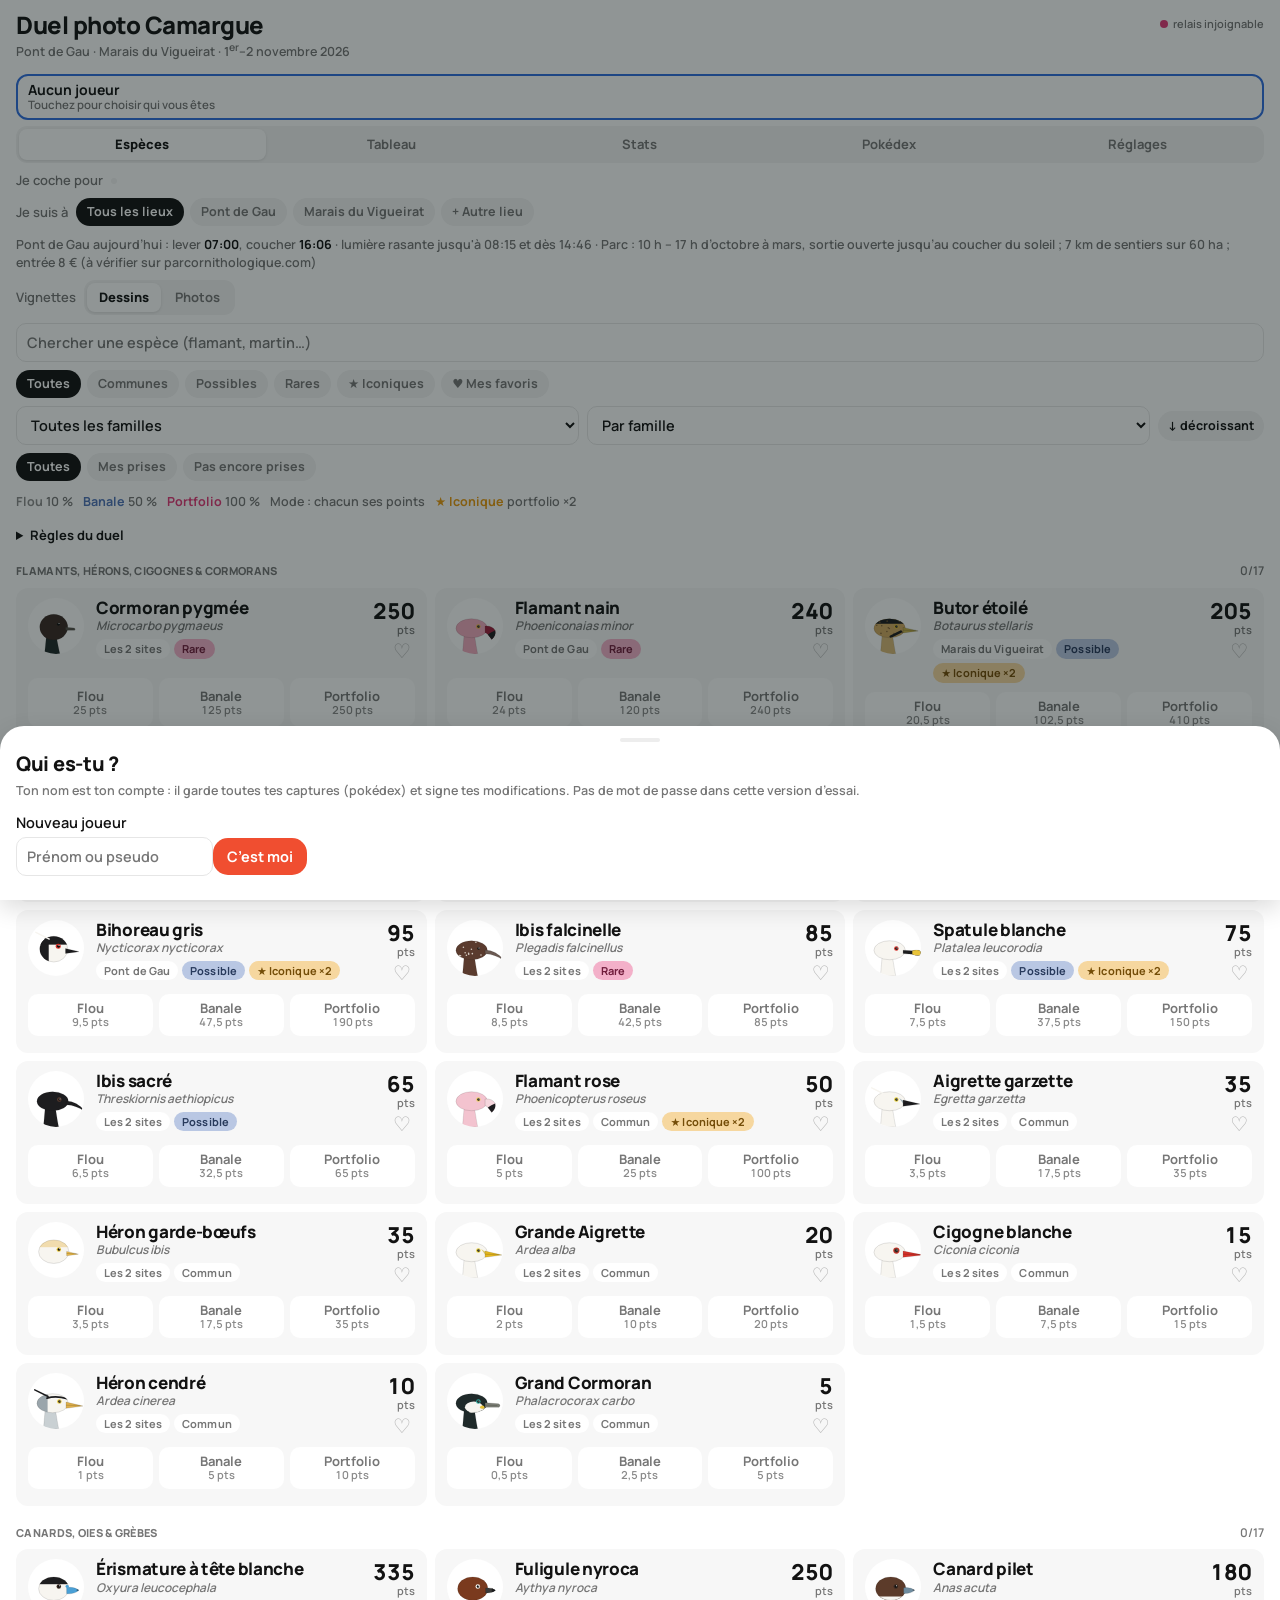
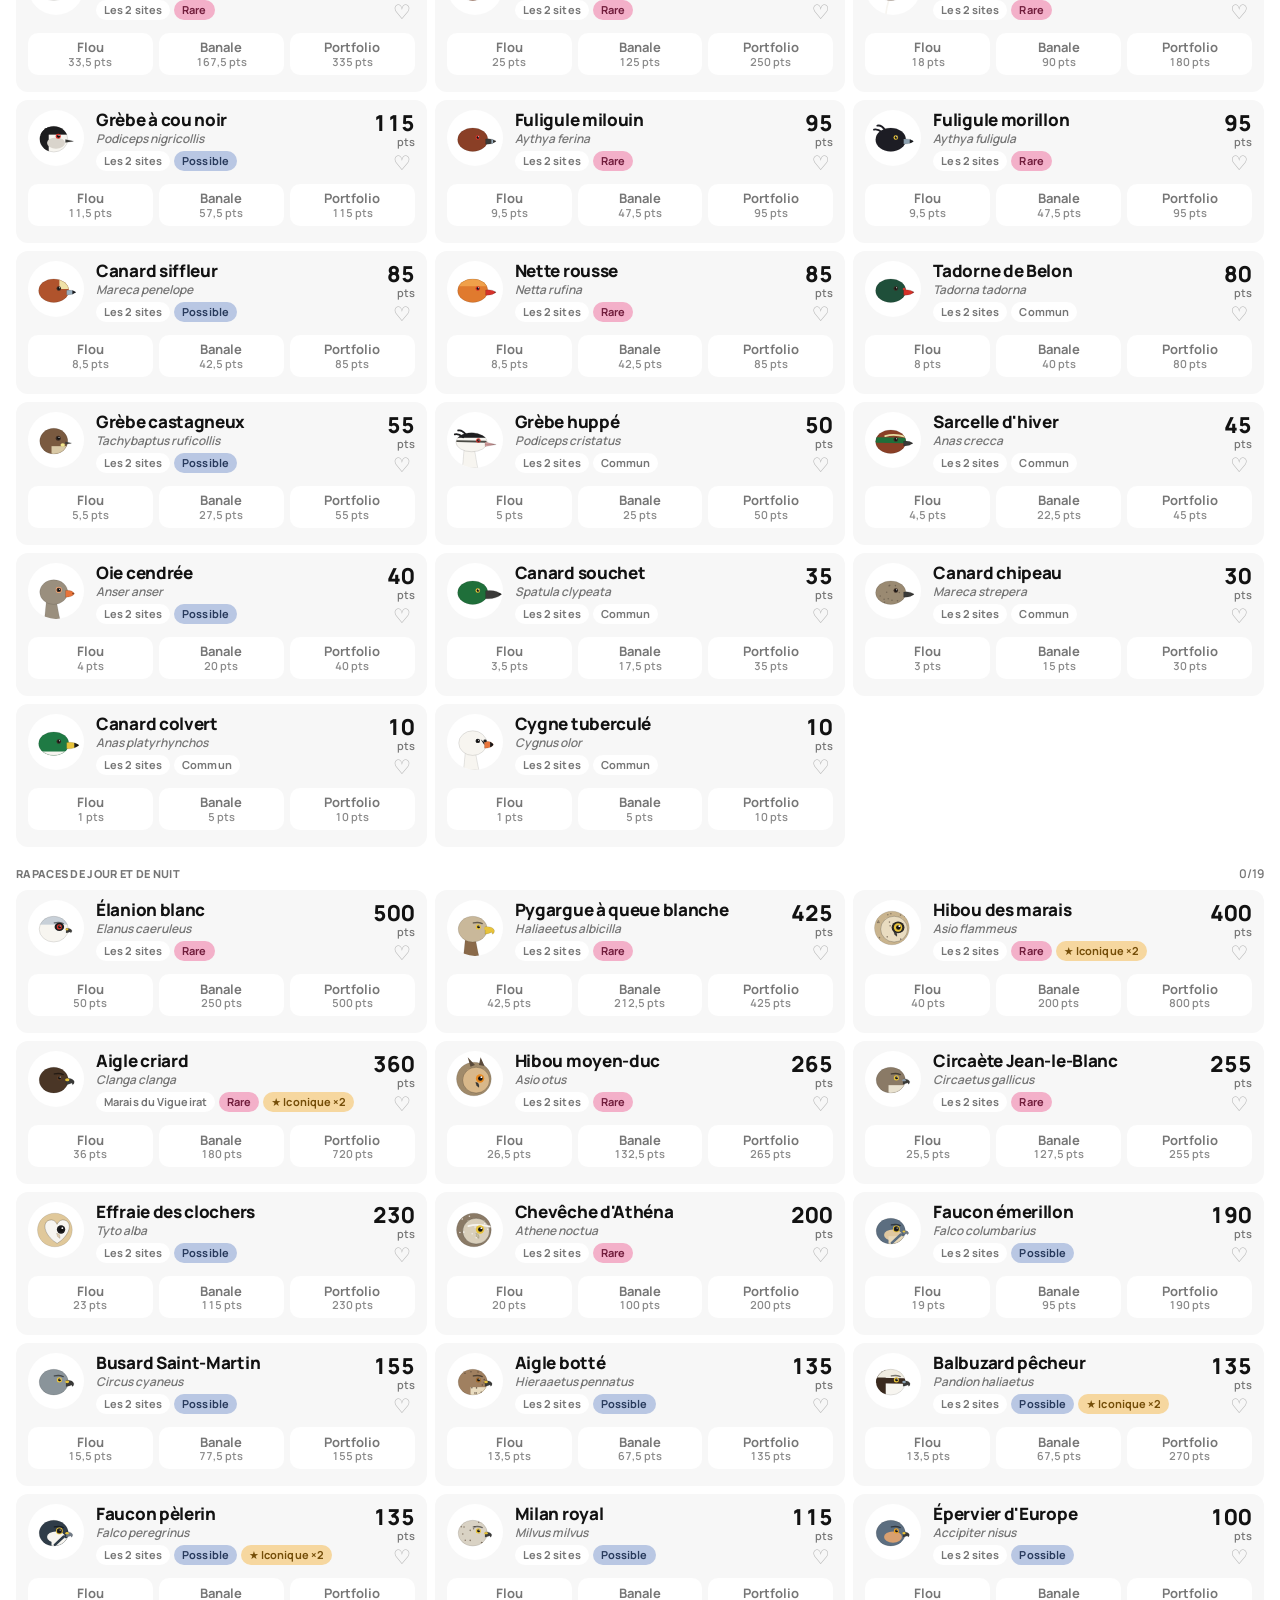
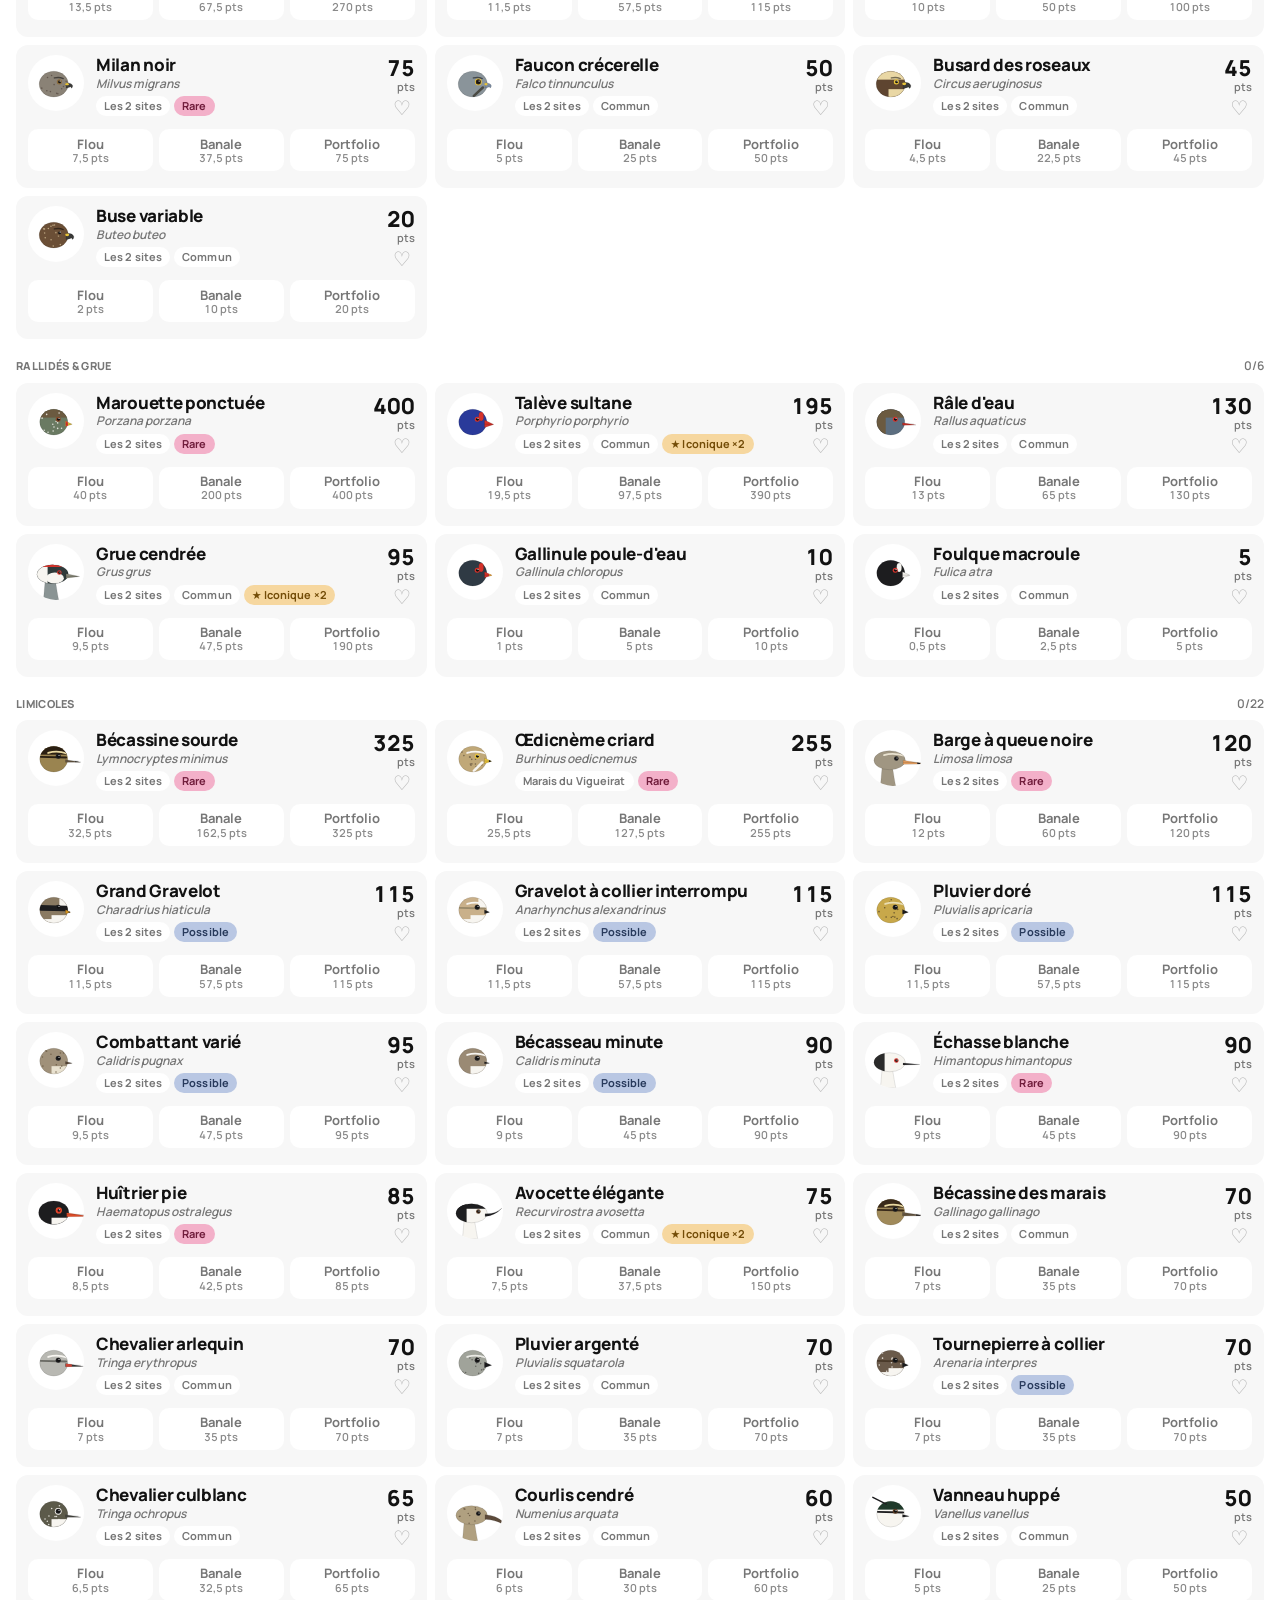
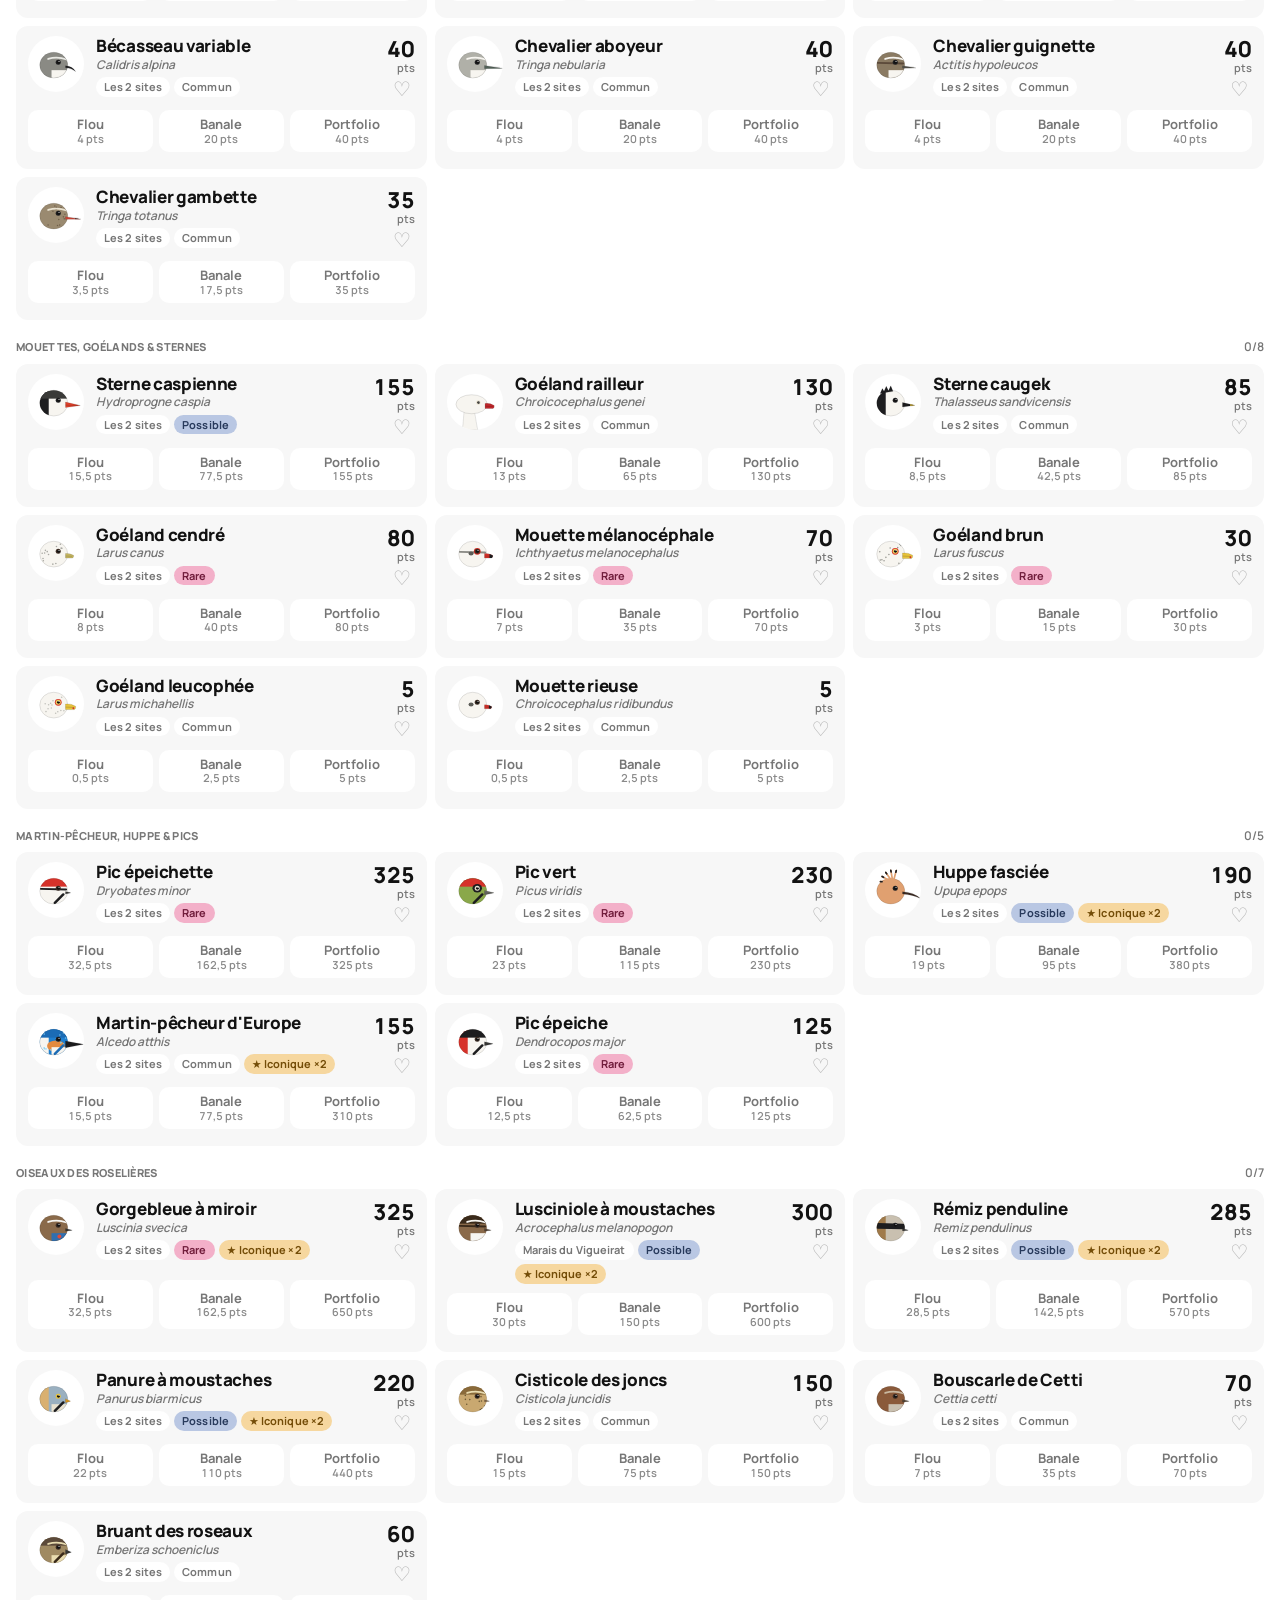
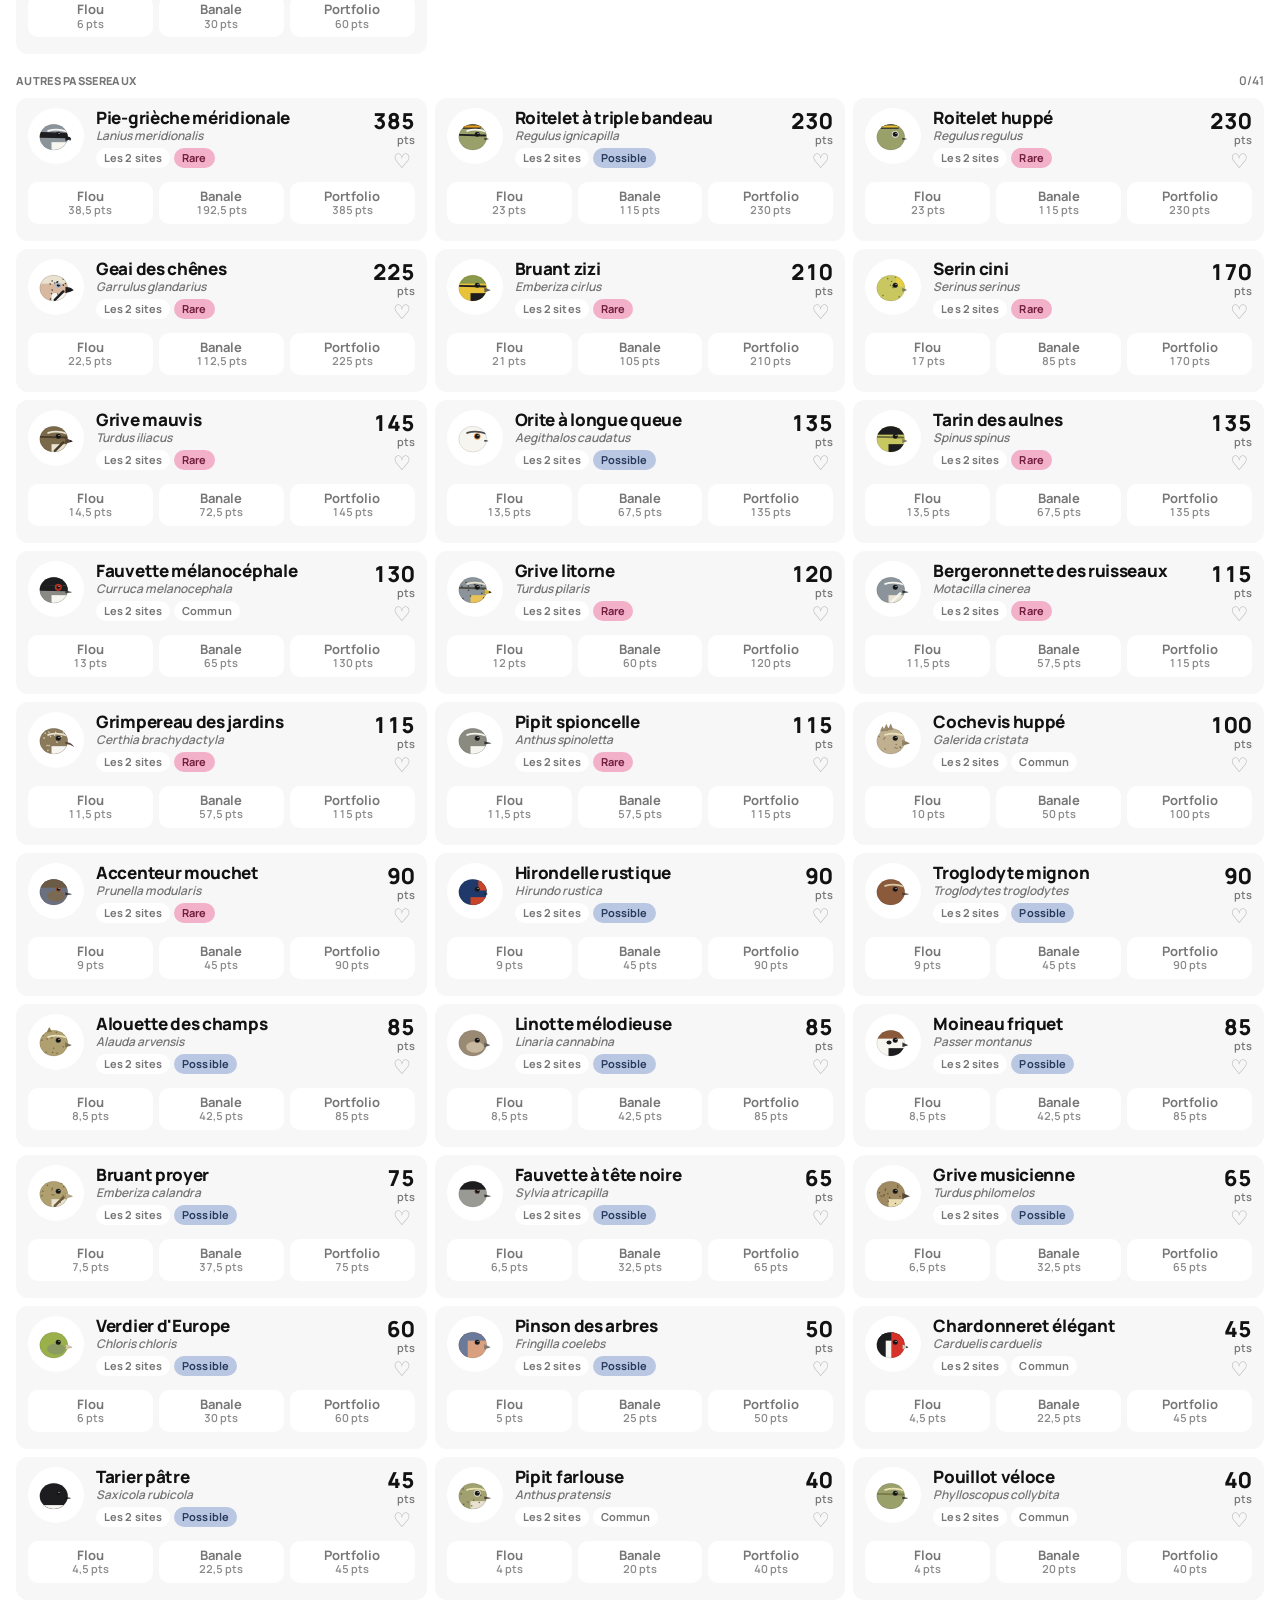
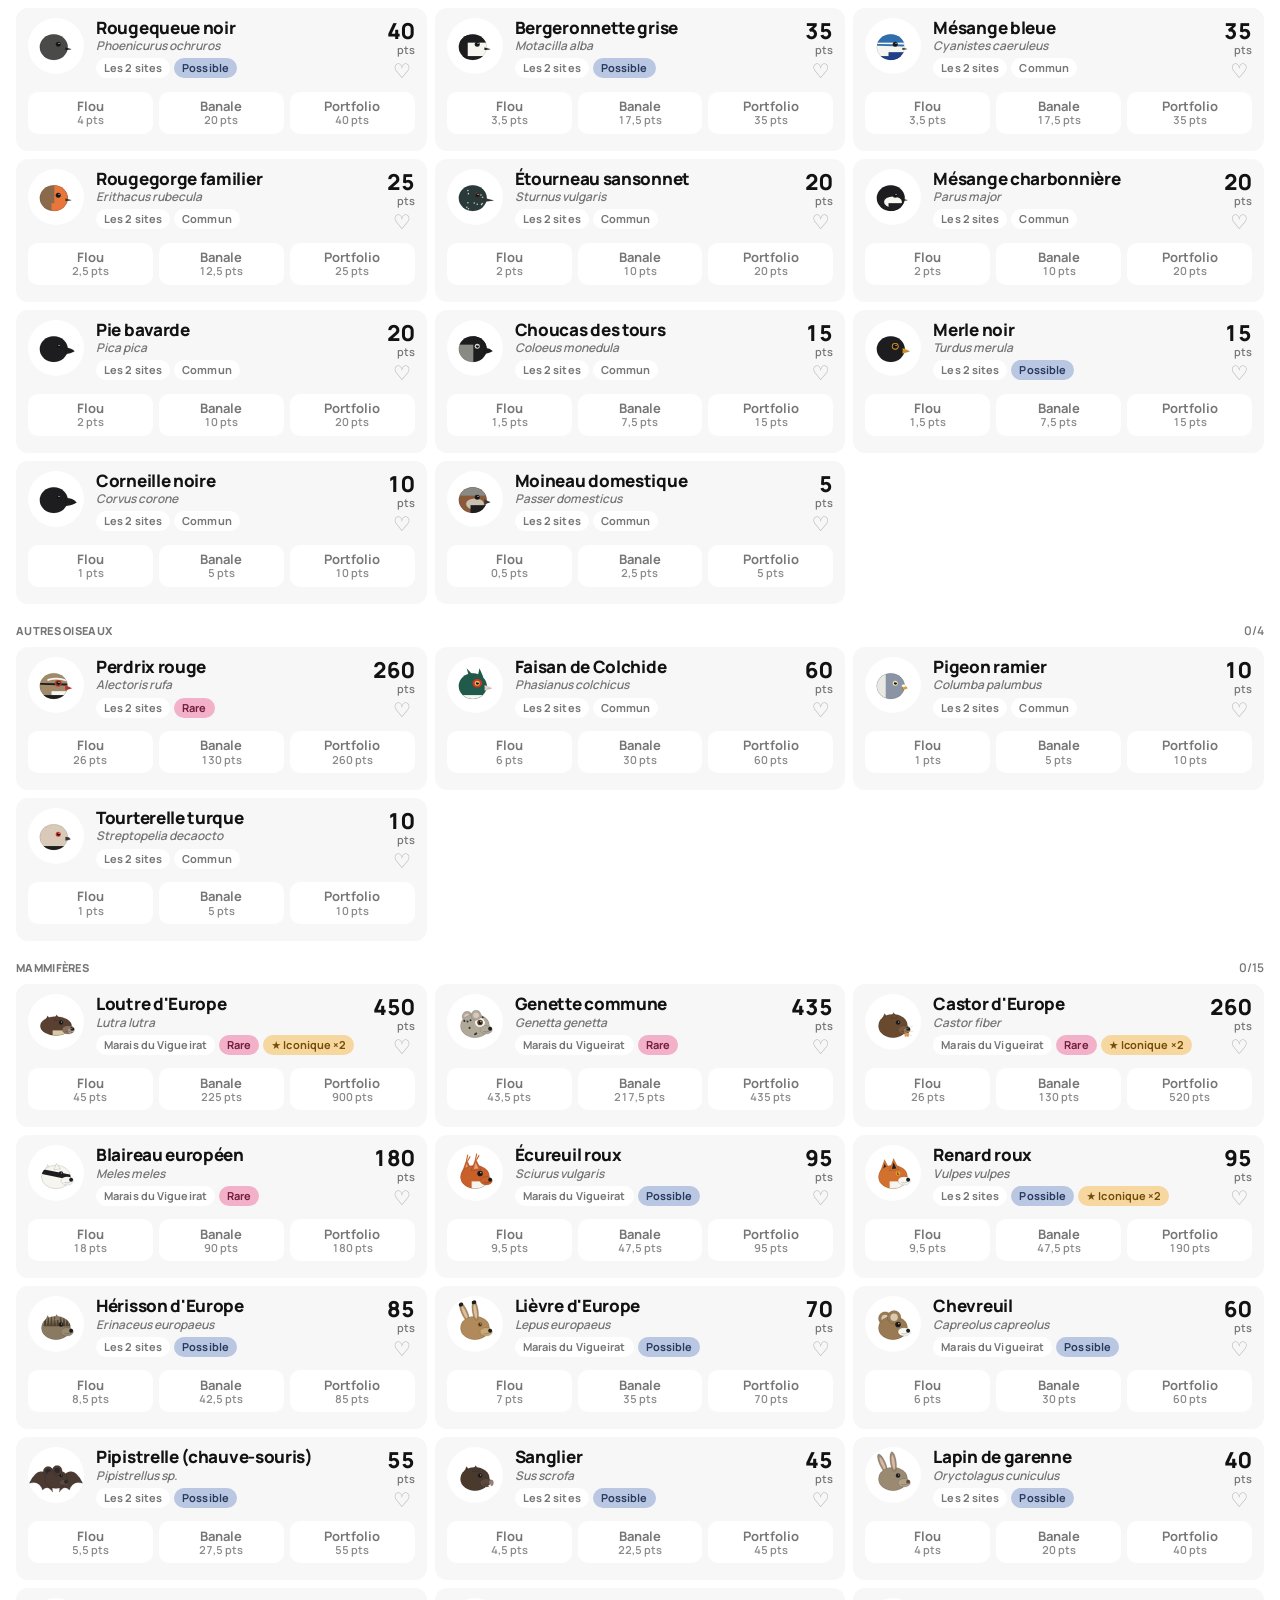
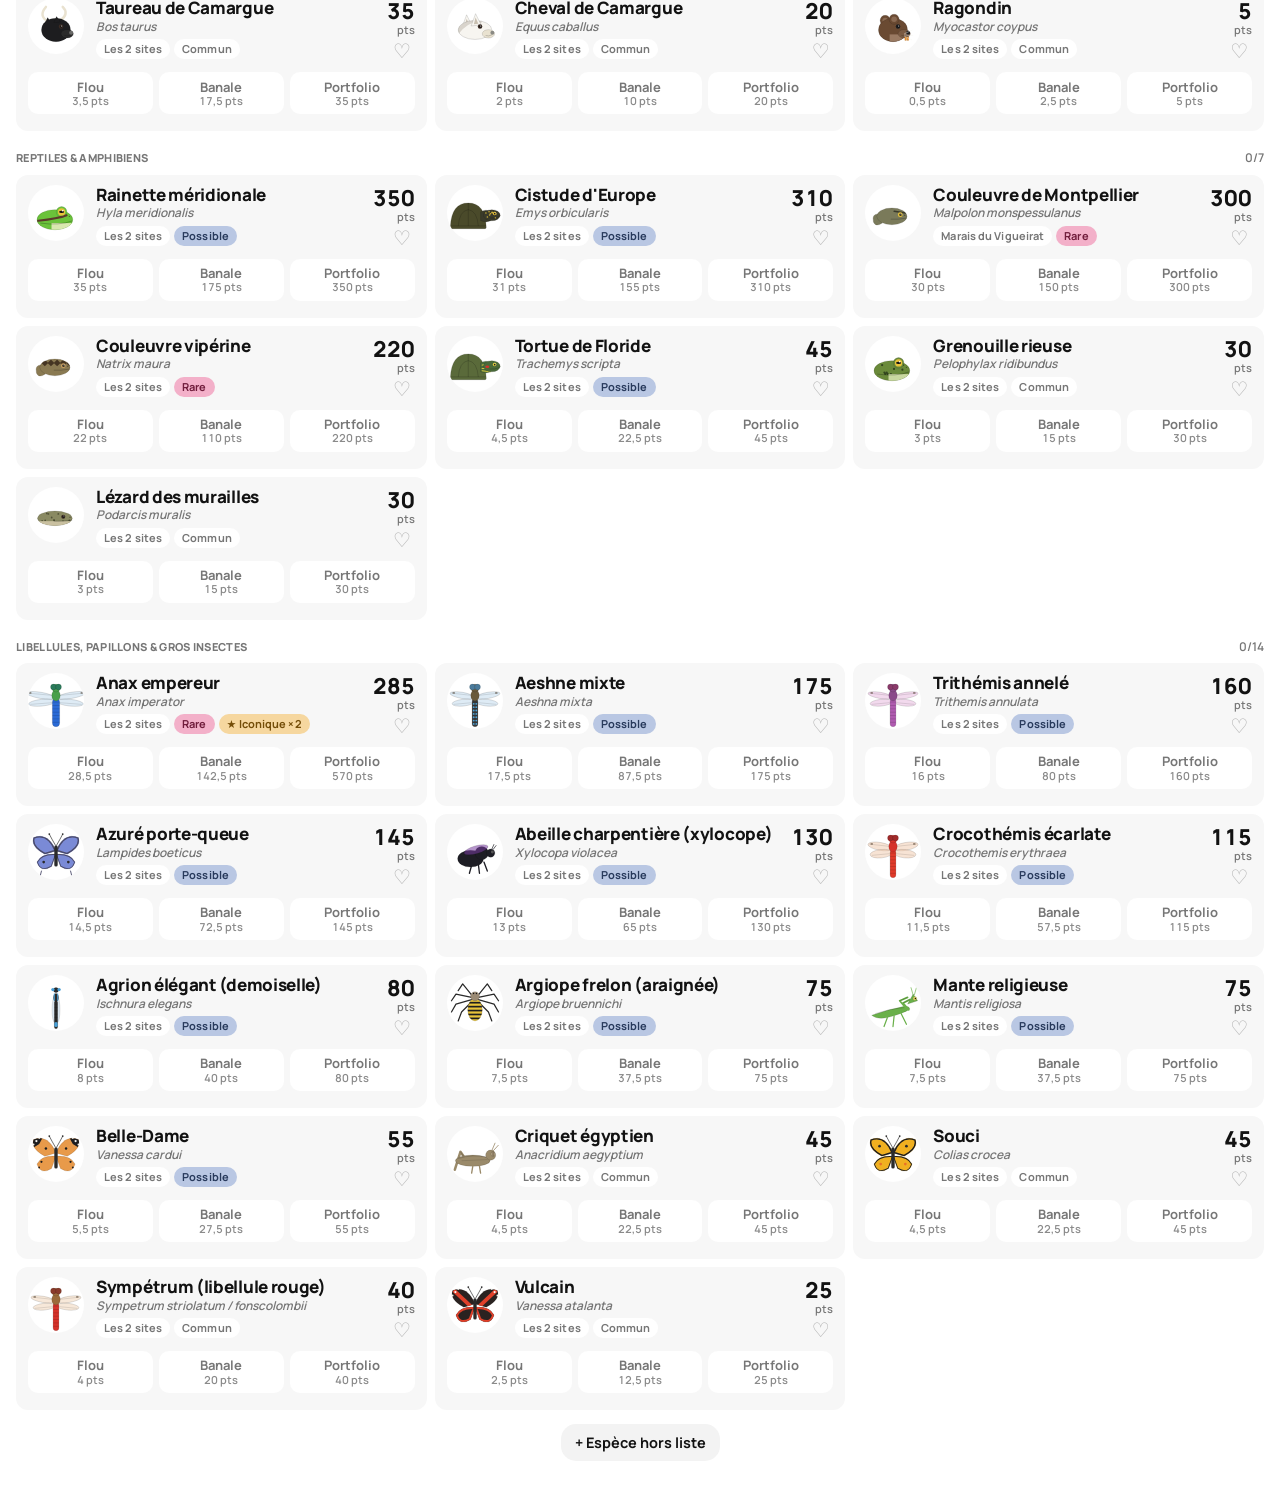
==== naturadex-beta/index.html @ 6dff3c64 "Naturadex beta : photos (cache d'images corrigé) Co-Authored-By: Claude Fable 5.1 <noreply@anthropic" ====
<!doctype html>
<html lang="fr">
<head>
<meta charset="utf-8">
<meta http-equiv="Content-Security-Policy" content="default-src 'self'; script-src 'self' 'sha256-3Gi1l0nX+HcoMecGN/xbjnIsiKBP1xkJRmA2/ghJ7ZM=' 'sha256-rWrLJb8Lx2c7Huu3yQLLSREoC3T8QdrCGk4nCrXi/xE=' 'sha256-nz0UQi7XMlPcIxC+4SqEpyPKY3cgL1fqMOy1pBFH8oY=' 'sha256-VEUmgCtCn+ynt5SI+e6rsKSG9e8t9F2a4QxoVC4kimE=' 'sha256-S18pspuvVFoUWB+b5SPn6mwrCLSbkDQFw6mtGARB3N4='; style-src 'self' 'unsafe-inline'; img-src 'self' data: blob: https://upload.wikimedia.org; connect-src 'self' https: wss: http://127.0.0.1:* ws://127.0.0.1:* http://localhost:* ws://localhost:*; font-src 'self' data:; worker-src 'self'; manifest-src 'self'; object-src 'none'; base-uri 'none'; form-action 'none'; frame-src 'none'; media-src 'none'">
<meta name="viewport" content="width=device-width,initial-scale=1,viewport-fit=cover">
<meta name="theme-color" content="#0e5c6b">
<meta name="apple-mobile-web-app-capable" content="yes">
<meta name="mobile-web-app-capable" content="yes">
<link rel="manifest" href="manifest.webmanifest">
<link rel="icon" href="icon.svg" type="image/svg+xml">
<link rel="apple-touch-icon" href="icon-192.png">
<style>:root{padding-top:env(safe-area-inset-top,0px);padding-bottom:env(safe-area-inset-bottom,0px)}body{margin:0;font-family:system-ui,sans-serif;font-size:14px}img{max-width:100%}[hidden]{display:none!important}</style>
</head>
<body>
<title>Duel photo Camargue</title>
<meta name="claude:viewport-fit-sides" content="cover">
<script>try{const d=JSON.parse(localStorage.getItem('duel-camargue-display')||'{}');if(d.skin&&d.skin!=='auto') document.documentElement.setAttribute('data-skin',d.skin)}catch(e){}</script>
<style id="fonts">
@font-face{font-family:'Manrope';font-style:normal;font-weight:600;font-display:swap;src:url([data-uri]) format('woff2')}
@font-face{font-family:'Manrope';font-style:normal;font-weight:700;font-display:swap;src:url([data-uri]) format('woff2')}
@font-face{font-family:'Manrope';font-style:normal;font-weight:800;font-display:swap;src:url([data-uri]) format('woff2')}
@font-face{font-family:'Nunito';font-style:normal;font-weight:600;font-display:swap;src:url([data-uri]) format('woff2')}
@font-face{font-family:'Nunito';font-style:italic;font-weight:600;font-display:swap;src:url([data-uri]) format('woff2')}
@font-face{font-family:'Nunito';font-style:normal;font-weight:700;font-display:swap;src:url([data-uri]) format('woff2')}
@font-face{font-family:'Nunito';font-style:normal;font-weight:800;font-display:swap;src:url([data-uri]) format('woff2')}
</style>
<style>
/* Layout : tableau des scores collant en haut avec trois onglets, une colonne de fiches espèces groupées par famille, feuille de détail en bas, page stats avec une courbe. */
/* Thèmes : les trois peaux du design system Scheduler (Craie, Pastel, Encre), tokens repris de son tokens.json. Auto = Craie en clair, Encre en sombre. */
:root{--pc:var(--ink-2);--pc-fill:var(--surface-2);--pc-on:var(--ink);--bg:#ffffff;--surface:#f7f7f7;--raised:#ffffff;--surface-2:#f3f3f3;--ink:#121212;--ink-2:#767676;--ink-inv:#ffffff;--line:#ededed;--line-soft:#e6e6e6;--accent:#f04e30;--accent-ink:#ffffff;--accent-soft:#b9c7e3;--accent-on:#283a5c;--p1:#2f6fe0;--p1-fill:#acc5f3;--p1-on:#183870;--p2:#e89a10;--p2-fill:#f6d79f;--p2-on:#744d08;--p3:#22a45c;--p3-fill:#a7dbbe;--p3-on:#11522e;--p4:#7a52e0;--p4-fill:#cabaf3;--p4-on:#3d2970;--p5:#e23a78;--p5-fill:#f3b0c9;--p5-on:#711d3c;--p6:#1fa896;--p6-fill:#a5dcd5;--p6-on:#10544b;--p7:#4f74b8;--p7-fill:#b9c7e3;--p7-on:#283a5c;--p8:#8c8c8c;--p8-fill:#d1d1d1;--p8-on:#464646;--t1:#8c8c8c;--t1-fill:#d1d1d1;--t1-on:#464646;--t2:#4f74b8;--t2-fill:#b9c7e3;--t2-on:#283a5c;--t3:#e23a78;--t3-fill:#f3b0c9;--t3-on:#711d3c;--t3-soft:#f3b0c9;--good:#22a45c;--good-fill:#a7dbbe;--good-on:#11522e;--bad:#e23a78;--ico:#e89a10;--ico-fill:#f6d79f;--ico-on:#744d08;--radius-card:12px;--radius-narrow:8px;--radius-chip:15px;--radius-sheet:24px;--card-edge:transparent;--shadow:0 8px 24px rgba(0,0,0,0.14);--shadow-now:0 8px 22px rgba(0,0,0,0.12);--font-display:"Manrope",system-ui,-apple-system,"Segoe UI",sans-serif;--font-body:"Manrope",system-ui,-apple-system,"Segoe UI",sans-serif;color-scheme:light;}
@media (prefers-color-scheme: dark){:root:not([data-theme="light"]):not([data-skin="craie"]):not([data-skin="pastel"]){--bg:#0f1218;--surface:#1b1f27;--raised:#1c222c;--surface-2:#1a1f28;--ink:#eef1f6;--ink-2:#8a93a2;--ink-inv:#0f1218;--line:#1d222b;--line-soft:#2a313c;--accent:#ff6a5c;--accent-ink:#1a0a08;--accent-soft:#9db4de;--accent-on:#232831;--p1:#74aaff;--p1-fill:#74aaff;--p1-on:#1a2538;--p2:#ffc94d;--p2-fill:#ffc94d;--p2-on:#382c11;--p3:#4ed08a;--p3-fill:#4ed08a;--p3-on:#112e1e;--p4:#b49bff;--p4-fill:#b49bff;--p4-on:#282238;--p5:#f07ba0;--p5-fill:#f07ba0;--p5-on:#351b23;--p6:#5ad7cf;--p6-fill:#5ad7cf;--p6-on:#142f2e;--p7:#9db4de;--p7-fill:#9db4de;--p7-on:#232831;--p8:#8b95a5;--p8-fill:#8b95a5;--p8-on:#1f2124;--t1:#8b95a5;--t1-fill:#8b95a5;--t1-on:#1f2124;--t2:#9db4de;--t2-fill:#9db4de;--t2-on:#232831;--t3:#f07ba0;--t3-fill:#f07ba0;--t3-on:#351b23;--t3-soft:#f07ba0;--good:#4ed08a;--good-fill:#4ed08a;--good-on:#112e1e;--bad:#f07ba0;--ico:#ffc94d;--ico-fill:#ffc94d;--ico-on:#382c11;--radius-card:7px;--radius-narrow:5px;--radius-chip:15px;--radius-sheet:24px;--card-edge:transparent;--shadow:0 8px 24px rgba(0,0,0,0.45);--shadow-now:0 8px 22px rgba(0,0,0,0.35);--font-display:"Manrope",system-ui,-apple-system,"Segoe UI",sans-serif;--font-body:"Manrope",system-ui,-apple-system,"Segoe UI",sans-serif;color-scheme:dark;}}
:root[data-theme="dark"]:not([data-skin="craie"]):not([data-skin="pastel"]){--bg:#0f1218;--surface:#1b1f27;--raised:#1c222c;--surface-2:#1a1f28;--ink:#eef1f6;--ink-2:#8a93a2;--ink-inv:#0f1218;--line:#1d222b;--line-soft:#2a313c;--accent:#ff6a5c;--accent-ink:#1a0a08;--accent-soft:#9db4de;--accent-on:#232831;--p1:#74aaff;--p1-fill:#74aaff;--p1-on:#1a2538;--p2:#ffc94d;--p2-fill:#ffc94d;--p2-on:#382c11;--p3:#4ed08a;--p3-fill:#4ed08a;--p3-on:#112e1e;--p4:#b49bff;--p4-fill:#b49bff;--p4-on:#282238;--p5:#f07ba0;--p5-fill:#f07ba0;--p5-on:#351b23;--p6:#5ad7cf;--p6-fill:#5ad7cf;--p6-on:#142f2e;--p7:#9db4de;--p7-fill:#9db4de;--p7-on:#232831;--p8:#8b95a5;--p8-fill:#8b95a5;--p8-on:#1f2124;--t1:#8b95a5;--t1-fill:#8b95a5;--t1-on:#1f2124;--t2:#9db4de;--t2-fill:#9db4de;--t2-on:#232831;--t3:#f07ba0;--t3-fill:#f07ba0;--t3-on:#351b23;--t3-soft:#f07ba0;--good:#4ed08a;--good-fill:#4ed08a;--good-on:#112e1e;--bad:#f07ba0;--ico:#ffc94d;--ico-fill:#ffc94d;--ico-on:#382c11;--radius-card:7px;--radius-narrow:5px;--radius-chip:15px;--radius-sheet:24px;--card-edge:transparent;--shadow:0 8px 24px rgba(0,0,0,0.45);--shadow-now:0 8px 22px rgba(0,0,0,0.35);--font-display:"Manrope",system-ui,-apple-system,"Segoe UI",sans-serif;--font-body:"Manrope",system-ui,-apple-system,"Segoe UI",sans-serif;color-scheme:dark;}
:root[data-skin="encre"]{--bg:#0f1218;--surface:#1b1f27;--raised:#1c222c;--surface-2:#1a1f28;--ink:#eef1f6;--ink-2:#8a93a2;--ink-inv:#0f1218;--line:#1d222b;--line-soft:#2a313c;--accent:#ff6a5c;--accent-ink:#1a0a08;--accent-soft:#9db4de;--accent-on:#232831;--p1:#74aaff;--p1-fill:#74aaff;--p1-on:#1a2538;--p2:#ffc94d;--p2-fill:#ffc94d;--p2-on:#382c11;--p3:#4ed08a;--p3-fill:#4ed08a;--p3-on:#112e1e;--p4:#b49bff;--p4-fill:#b49bff;--p4-on:#282238;--p5:#f07ba0;--p5-fill:#f07ba0;--p5-on:#351b23;--p6:#5ad7cf;--p6-fill:#5ad7cf;--p6-on:#142f2e;--p7:#9db4de;--p7-fill:#9db4de;--p7-on:#232831;--p8:#8b95a5;--p8-fill:#8b95a5;--p8-on:#1f2124;--t1:#8b95a5;--t1-fill:#8b95a5;--t1-on:#1f2124;--t2:#9db4de;--t2-fill:#9db4de;--t2-on:#232831;--t3:#f07ba0;--t3-fill:#f07ba0;--t3-on:#351b23;--t3-soft:#f07ba0;--good:#4ed08a;--good-fill:#4ed08a;--good-on:#112e1e;--bad:#f07ba0;--ico:#ffc94d;--ico-fill:#ffc94d;--ico-on:#382c11;--radius-card:7px;--radius-narrow:5px;--radius-chip:15px;--radius-sheet:24px;--card-edge:transparent;--shadow:0 8px 24px rgba(0,0,0,0.45);--shadow-now:0 8px 22px rgba(0,0,0,0.35);--font-display:"Manrope",system-ui,-apple-system,"Segoe UI",sans-serif;--font-body:"Manrope",system-ui,-apple-system,"Segoe UI",sans-serif;color-scheme:dark;}
:root[data-skin="pastel"]{--bg:#f7f0e4;--surface:#f2ebde;--raised:#fffdf8;--surface-2:#ede4d3;--ink:#2b2440;--ink-2:#6f6880;--ink-inv:#f7f0e4;--line:#e6dccb;--line-soft:#e3d9c6;--accent:#f0664a;--accent-ink:#ffffff;--accent-soft:#cdd8e7;--accent-on:#3f516b;--p1:#5c8be6;--p1-fill:#c8d8f6;--p1-on:#355185;--p2:#f0b23a;--p2-fill:#fae5bc;--p2-on:#805f20;--p3:#4db57a;--p3-fill:#c2e6d2;--p3-on:#2d6947;--p4:#8e72e0;--p4-fill:#d9cff4;--p4-on:#524282;--p5:#e36a96;--p5-fill:#f5ccdb;--p5-on:#843d57;--p6:#3fb9aa;--p6-fill:#bee7e2;--p6-on:#256b63;--p7:#6c8bb8;--p7-fill:#cdd8e7;--p7-on:#3f516b;--p8:#9a968f;--p8-fill:#dddbd9;--p8-on:#595753;--t1:#9a968f;--t1-fill:#dddbd9;--t1-on:#595753;--t2:#6c8bb8;--t2-fill:#cdd8e7;--t2-on:#3f516b;--t3:#e36a96;--t3-fill:#f5ccdb;--t3-on:#843d57;--t3-soft:#f5ccdb;--good:#4db57a;--good-fill:#c2e6d2;--good-on:#2d6947;--bad:#e36a96;--ico:#f0b23a;--ico-fill:#fae5bc;--ico-on:#805f20;--radius-card:12px;--radius-narrow:8px;--radius-chip:15px;--radius-sheet:24px;--card-edge:#c4c2be;--shadow:0 8px 24px rgba(42,39,51,0.14);--shadow-now:0 8px 22px rgba(42,39,51,0.12);--font-display:"Nunito","Manrope",system-ui,sans-serif;--font-body:"Nunito","Manrope",system-ui,sans-serif;color-scheme:light;}
:root[data-skin="craie"]{--bg:#ffffff;--surface:#f7f7f7;--raised:#ffffff;--surface-2:#f3f3f3;--ink:#121212;--ink-2:#767676;--ink-inv:#ffffff;--line:#ededed;--line-soft:#e6e6e6;--accent:#f04e30;--accent-ink:#ffffff;--accent-soft:#b9c7e3;--accent-on:#283a5c;--p1:#2f6fe0;--p1-fill:#acc5f3;--p1-on:#183870;--p2:#e89a10;--p2-fill:#f6d79f;--p2-on:#744d08;--p3:#22a45c;--p3-fill:#a7dbbe;--p3-on:#11522e;--p4:#7a52e0;--p4-fill:#cabaf3;--p4-on:#3d2970;--p5:#e23a78;--p5-fill:#f3b0c9;--p5-on:#711d3c;--p6:#1fa896;--p6-fill:#a5dcd5;--p6-on:#10544b;--p7:#4f74b8;--p7-fill:#b9c7e3;--p7-on:#283a5c;--p8:#8c8c8c;--p8-fill:#d1d1d1;--p8-on:#464646;--t1:#8c8c8c;--t1-fill:#d1d1d1;--t1-on:#464646;--t2:#4f74b8;--t2-fill:#b9c7e3;--t2-on:#283a5c;--t3:#e23a78;--t3-fill:#f3b0c9;--t3-on:#711d3c;--t3-soft:#f3b0c9;--good:#22a45c;--good-fill:#a7dbbe;--good-on:#11522e;--bad:#e23a78;--ico:#e89a10;--ico-fill:#f6d79f;--ico-on:#744d08;--radius-card:12px;--radius-narrow:8px;--radius-chip:15px;--radius-sheet:24px;--card-edge:transparent;--shadow:0 8px 24px rgba(0,0,0,0.14);--shadow-now:0 8px 22px rgba(0,0,0,0.12);--font-display:"Manrope",system-ui,-apple-system,"Segoe UI",sans-serif;--font-body:"Manrope",system-ui,-apple-system,"Segoe UI",sans-serif;color-scheme:light;}
*{box-sizing:border-box}
html,body{min-height:100%}
body{margin:0;background:var(--bg);color:var(--ink);font-family:var(--font-body);font-size:14.5px;line-height:1.45;font-weight:600;-webkit-font-smoothing:antialiased;
  padding-left:max(16px,env(safe-area-inset-left,0px));padding-right:max(16px,env(safe-area-inset-right,0px));padding-block:0 40px;-webkit-text-size-adjust:100%}
body::before{content:"";position:fixed;inset:0 0 auto;height:env(safe-area-inset-top,0px);z-index:10;background:var(--bg)}
button{font:inherit;color:inherit}
button:focus-visible,input:focus-visible,select:focus-visible,textarea:focus-visible,[tabindex]:focus-visible{outline:3px solid var(--accent);outline-offset:2px}
input,select,textarea{font:inherit;color:var(--ink);background:var(--raised);border:1px solid var(--line-soft);border-radius:10px;padding:8px 10px;max-width:100%}
input::placeholder,textarea::placeholder{color:var(--ink-2);font-weight:600}
input[type=number]{width:92px;font-variant-numeric:tabular-nums}
h1,h2,h3{text-wrap:balance}
.hide{display:none!important}

/* En-tête */
.brand{display:flex;justify-content:space-between;align-items:flex-start;gap:12px;padding-block:12px 6px}
.brand h1{font-family:var(--font-display);font-size:24px;font-weight:800;margin:0;letter-spacing:-.5px;line-height:1.1}
.brand .sub{margin:2px 0 0;color:var(--ink-2);font-size:12.5px}
.sync{font-size:11px;color:var(--ink-2);display:flex;align-items:center;gap:5px;white-space:nowrap;padding-top:4px}
.sync i{width:8px;height:8px;border-radius:50%;background:var(--t1);display:inline-block}
.sync.on i{background:var(--good)} .sync.err i{background:var(--bad)} .sync.wait i{background:var(--ico)}
.sync.live i{background:var(--good);animation:livepulse 2.4s ease-out infinite}
@keyframes livepulse{0%{box-shadow:0 0 0 0 color-mix(in srgb,var(--good) 55%,transparent)}70%{box-shadow:0 0 0 6px transparent}100%{box-shadow:0 0 0 0 transparent}}
.player .onl{display:none;width:7px;height:7px;border-radius:50%;background:var(--good);box-shadow:0 0 0 2px var(--raised);flex:none}
.player.online .onl{display:inline-block}
.player.bump{animation:bump .55s ease-out}
@keyframes bump{0%{transform:scale(1)}35%{transform:scale(1.045)}100%{transform:scale(1)}}
@media (prefers-reduced-motion:reduce){.sync.live i,.player.bump{animation:none}}
.top{position:sticky;top:env(safe-area-inset-top,0px);z-index:9;background:var(--bg);padding-block:6px 0;margin-bottom:8px}
.p1{--pc:var(--p1);--pc-fill:var(--p1-fill);--pc-on:var(--p1-on)} .p2{--pc:var(--p2);--pc-fill:var(--p2-fill);--pc-on:var(--p2-on)} .p3{--pc:var(--p3);--pc-fill:var(--p3-fill);--pc-on:var(--p3-on)} .p4{--pc:var(--p4);--pc-fill:var(--p4-fill);--pc-on:var(--p4-on)} .p5{--pc:var(--p5);--pc-fill:var(--p5-fill);--pc-on:var(--p5-on)} .p6{--pc:var(--p6);--pc-fill:var(--p6-fill);--pc-on:var(--p6-on)} .p7{--pc:var(--p7);--pc-fill:var(--p7-fill);--pc-on:var(--p7-on)} .p8{--pc:var(--p8);--pc-fill:var(--p8-fill);--pc-on:var(--p8-on)}
.scoreboard{display:grid;grid-template-columns:repeat(2,minmax(0,1fr));gap:8px;align-items:stretch}
.scoreboard.n3{grid-template-columns:repeat(3,minmax(0,1fr));gap:6px} .scoreboard.n4{grid-template-columns:repeat(2,minmax(0,1fr))} .scoreboard.n5,.scoreboard.n6{grid-template-columns:repeat(3,minmax(0,1fr));gap:6px} .scoreboard.n7,.scoreboard.n8{grid-template-columns:repeat(4,minmax(0,1fr));gap:6px}
.scoreboard.n3 .player,.scoreboard.n5 .player,.scoreboard.n6 .player,.scoreboard.n7 .player,.scoreboard.n8 .player{grid-template-columns:minmax(0,1fr);grid-template-areas:"name" "pts" "meta";padding:6px 8px;row-gap:2px}
.scoreboard.n3 .player .pts,.scoreboard.n5 .player .pts,.scoreboard.n6 .player .pts{font-size:22px} .scoreboard.n7 .player .pts,.scoreboard.n8 .player .pts{font-size:18px}
.scoreboard.n3 .player .name,.scoreboard.n5 .player .name,.scoreboard.n6 .player .name,.scoreboard.n7 .player .name,.scoreboard.n8 .player .name{font-size:13px} .scoreboard.n3 .player .meta,.scoreboard.n5 .player .meta,.scoreboard.n6 .player .meta,.scoreboard.n7 .player .meta,.scoreboard.n8 .player .meta{font-size:10.5px}
.player{display:grid;grid-template-columns:minmax(0,1fr) auto;grid-template-areas:"name pts" "meta pts";column-gap:8px;align-items:center;border:2px solid var(--line);background:var(--raised);border-radius:var(--radius-card);padding:6px 10px;text-align:left;cursor:pointer;min-width:0;border-bottom-width:2.5px}
.player .name{grid-area:name;font-weight:700;font-size:14px;display:flex;gap:6px;align-items:center;flex-wrap:wrap;line-height:1.2}
.player .name .lead{font-size:9.5px;font-weight:800;letter-spacing:.3px;text-transform:uppercase;color:var(--good-on);background:var(--good-fill);padding:1px 7px;border-radius:999px}
.player .pts{grid-area:pts;font-family:var(--font-display);font-size:28px;font-weight:800;line-height:1;font-variant-numeric:tabular-nums;letter-spacing:-.5px}
.player .meta{grid-area:meta;font-size:11.5px;color:var(--ink-2);line-height:1.2}
.player{border-color:var(--pc)}
.player .pts{color:var(--pc)}
.player.me{box-shadow:0 0 0 3px var(--bg),0 0 0 5px currentColor}
.player.me{color:var(--pc)}
.player.me .name,.player.me .meta{color:var(--ink)} .player.me .meta{opacity:.75}
.tabs{display:flex;gap:2px;margin:6px 0 8px;background:var(--surface-2);border-radius:11px;padding:3px}
.tabs button{flex:1;border:0;background:transparent;padding:6px 4px;border-radius:8px;font-weight:700;font-size:13px;color:var(--ink-2);cursor:pointer}
.tabs button[aria-selected="true"]{color:var(--ink);background:var(--raised);font-weight:800;box-shadow:0 1px 3px rgba(0,0,0,.1)}

/* Barre d'outils */
.toolbar{display:flex;flex-direction:column;gap:8px}
.who{display:flex;align-items:center;gap:8px;flex-wrap:wrap;font-size:13px;color:var(--ink-2)}
.seg{display:inline-flex;flex-wrap:wrap;max-width:100%;border-radius:11px;padding:3px;background:var(--surface-2);gap:2px}
.seg button{border:0;background:transparent;border-radius:8px;padding:5px 12px;font-weight:700;color:var(--ink-2);cursor:pointer}
.seg button[aria-pressed="true"]{background:var(--raised);color:var(--ink);font-weight:800;box-shadow:0 1px 3px rgba(0,0,0,.1)}
.seg button.p1[aria-pressed="true"],.seg button.p2[aria-pressed="true"],.seg button.p3[aria-pressed="true"],.seg button.p4[aria-pressed="true"],.seg button.p5[aria-pressed="true"],.seg button.p6[aria-pressed="true"],.seg button.p7[aria-pressed="true"],.seg button.p8[aria-pressed="true"]{background:var(--pc-fill);color:var(--pc-on)}
.search{width:100%}
.chips{display:flex;flex-wrap:wrap;gap:6px}
.chips .chip{border:0;background:var(--surface-2);border-radius:var(--radius-chip);padding:5px 11px;font-size:12.5px;font-weight:700;color:var(--ink-2);cursor:pointer;min-height:28px}
.chips .chip[aria-pressed="true"]{background:var(--ink);color:var(--ink-inv)}
.chips .chip.ico[aria-pressed="true"]{background:var(--ico-fill);color:var(--ico-on)}
.row{display:flex;gap:8px;flex-wrap:wrap;align-items:center}
.row select{flex:1;min-width:140px}
.toggle{display:inline-flex;align-items:center;gap:6px;font-size:13px;color:var(--ink-2);cursor:pointer}
.legend{font-size:12.5px;color:var(--ink-2);display:flex;gap:10px;flex-wrap:wrap;margin-top:4px}
.legend b{font-weight:700}
.legend .t1{color:var(--t1)} .legend .t2{color:var(--t2)} .legend .t3{color:var(--t3)} .legend .t2.ico{color:var(--ico)}
details.rules{margin-top:6px;font-size:13px;color:var(--ink-2)}
details.rules summary{cursor:pointer;font-weight:700;color:var(--ink)}
details.rules p{margin:6px 0}

/* Liste et fiches */
.group-h{display:flex;justify-content:space-between;align-items:baseline;gap:8px;margin:18px 0 8px;font-family:var(--font-display);font-weight:800;font-size:11px;text-transform:uppercase;letter-spacing:.3px;color:var(--ink-2)}
.group-h span{font-family:var(--font-body);text-transform:none;letter-spacing:0;font-weight:600;font-size:12px}
.cards{display:grid;grid-template-columns:1fr;gap:8px}
@media (min-width:760px){.cards{grid-template-columns:1fr 1fr}}
@media (min-width:1150px){.cards{grid-template-columns:1fr 1fr 1fr}}
body.cols-1 .cards{grid-template-columns:1fr}
body.cols-2 .cards{grid-template-columns:1fr 1fr}
body.cols-3 .cards{grid-template-columns:1fr 1fr 1fr}
body.cols-2 .card,body.cols-3 .card{grid-template-columns:44px minmax(0,1fr) auto;gap:3px 8px;padding:8px 9px}
body.cols-2 .card .head,body.cols-3 .card .head{width:44px;height:44px} body.cols-2 .card .head svg,body.cols-3 .card .head svg{width:44px;height:44px}
body.cols-2 .card h3,body.cols-3 .card h3{font-size:15px}
.tag.obj{font-weight:800} body.cols-2 .tiers button,body.cols-3 .tiers button{padding:5px 2px;font-size:12px;min-height:38px}
.card{display:grid;grid-template-columns:56px minmax(0,1fr) auto;grid-template-areas:"head info pts" "tiers tiers tiers" "other other other";gap:3px 12px;background:var(--surface);border:0;border-bottom:2.5px solid var(--card-edge);border-radius:var(--radius-card);padding:10px 12px}
.card.taken{box-shadow:0 0 0 2px var(--good)}
.card .head{grid-area:head;width:56px;height:56px;border-radius:50%;background:var(--raised);display:grid;place-items:center;overflow:hidden;cursor:pointer;border:0;padding:0}
.card .head svg{width:56px;height:56px;display:block}
.head .spimg{width:100%;height:100%;object-fit:cover;display:block;background:var(--surface-2)} .head .spimg.broken{visibility:hidden}
.card .info{grid-area:info;min-width:0;cursor:pointer}
.card h3{margin:0;font-family:var(--font-display);font-size:17px;font-weight:800;line-height:1.15;letter-spacing:-.3px}
.card .latin{margin:0;font-size:12px;color:var(--ink-2);font-style:italic}
.tags{display:flex;flex-wrap:wrap;gap:4px;margin-top:4px}
.tag{font-size:11px;padding:2px 8px;border-radius:999px;background:var(--raised);color:var(--ink-2);letter-spacing:.1px;font-weight:700}
.tag.l3{background:var(--t3-fill);color:var(--t3-on)} .tag.l2{background:var(--accent-soft);color:var(--accent-on)}
.tag.ic{background:var(--ico-fill);color:var(--ico-on)}
.tag.crit{background:var(--ink);color:var(--ink-inv)}
.tag.obj{background:var(--pc-fill);color:var(--pc-on)}
.prow .when{display:flex;justify-content:space-between;align-items:center;gap:8px;flex-wrap:wrap}
.cote{margin-top:12px;border:0;border-radius:var(--radius-card);padding:10px 12px;background:var(--surface)}
.cote-h{display:flex;justify-content:space-between;align-items:baseline;font-weight:700;margin-bottom:6px}
.cote-h b{font-family:var(--font-display);font-size:22px;font-variant-numeric:tabular-nums}
.crow{display:grid;grid-template-columns:minmax(0,1fr) 150px;gap:8px;align-items:center;margin-top:6px;font-size:13px}
.crow label{font-weight:600;color:var(--ink-2)}
.crow select{width:100%;padding:6px 8px;font-size:13px}
.calc{font-size:12.5px;color:var(--ink-2);margin:8px 0 0;line-height:1.5}
.cote .ptsedit{margin-top:8px}
.feed .t small{color:var(--ink-2);font-size:11px}
.dot{display:inline-block;width:8px;height:8px;border-radius:50%;margin-right:6px;vertical-align:middle;background:var(--pc)}
.qr{display:grid;place-items:center;margin:8px 0;color:var(--ink-2);font-size:13px;text-align:center}
.qr img,.qr canvas{background:#fff;padding:10px;border-radius:var(--radius-card);max-width:100%;height:auto}
.objbtn{border:0;background:var(--surface-2);border-radius:999px;padding:5px 10px;font-size:12.5px;font-weight:700;color:var(--ink-2);cursor:pointer}
.objbtn.on{background:var(--ico-fill);color:var(--ico-on)}
.objbtn.on[data-favp]{background:var(--t3-fill);color:var(--t3-on)}
.favbtn{border:0;background:transparent;font-size:20px;line-height:1;padding:2px 4px;cursor:pointer;color:var(--ink-2);opacity:.55}
.favbtn.on{color:var(--t3);opacity:1}
.card .pts .favbtn{display:block;margin:4px 0 0 auto}
.tag.fav{background:var(--t3-fill);color:var(--t3-on)}
.chips .chip.fav[aria-pressed="true"]{background:var(--t3-fill);color:var(--t3-on)}
.card .pts{grid-area:pts;text-align:right;font-family:var(--font-display);font-weight:800;font-size:22px;line-height:1;font-variant-numeric:tabular-nums;padding-top:2px}
.card .pts small{display:block;font-size:11px;font-weight:600;color:var(--ink-2);font-family:var(--font-body);margin-top:2px}
.tiers{grid-area:tiers;display:grid;grid-template-columns:repeat(3,1fr);gap:6px;margin-top:6px}
.tiers button{border:0;background:var(--raised);border-radius:10px;padding:6px 4px;font-size:13px;font-weight:700;color:var(--ink-2);cursor:pointer;min-height:42px;line-height:1.1}
.tiers button span{display:block;font-size:11px;font-weight:600;opacity:.85;margin-top:1px;font-variant-numeric:tabular-nums}
.tiers button[aria-pressed="true"] span{opacity:1}
.tiers button[data-t="1"][aria-pressed="true"]{background:var(--t1-fill);color:var(--t1-on)}
.tiers button[data-t="2"][aria-pressed="true"]{background:var(--t2-fill);color:var(--t2-on)}
.tiers button[data-t="3"][aria-pressed="true"]{background:var(--t3-fill);color:var(--t3-on)}
.card .other{grid-area:other;font-size:12px;color:var(--ink-2);margin-top:2px;min-height:0}
.card .other b{font-weight:700}
.card .other{display:flex;align-items:center;gap:6px;flex-wrap:wrap}
.ob{display:inline-grid;place-items:center;width:20px;height:20px;border-radius:50%;border:1.5px solid var(--pc);color:var(--pc);font-size:10.5px;font-weight:800;line-height:1;opacity:.55;vertical-align:middle;font-style:normal}
.ob.on{background:var(--pc-fill);color:var(--pc-on);border-color:var(--pc);opacity:1}
.oth{display:inline-flex;align-items:center;gap:3px}
.oth .tq{display:inline-block;width:7px;height:7px;border-radius:50%}
.tq.t1{background:var(--t1)} .tq.t2{background:var(--t2)} .tq.t3{background:var(--t3)}
.pill{display:inline-flex;align-items:center;gap:3px;border-radius:999px;padding:1px 7px;font-size:10.5px;font-weight:700}
.pill.com{background:var(--good-fill);color:var(--good-on)}
.pill.uniq{background:var(--pc-fill);color:var(--pc-on)}
.pill .ob{width:15px;height:15px;font-size:9px;border-width:1px;opacity:1}
.pill{max-width:100%;flex-wrap:wrap}
.board.n3 .pill.com .txt,.board.n4 .pill.com .txt,.board.n5 .pill.com .txt,.board.n6 .pill.com .txt,.board.n7 .pill.com .txt,.board.n8 .pill.com .txt{display:none}
.bitem.shared{background:var(--surface-2)}
.bitem.solo{box-shadow:inset 3px 0 0 var(--pc)}
.empty{color:var(--ink-2);padding:24px 8px;text-align:center}
.board{display:grid;grid-template-columns:repeat(2,minmax(0,1fr));gap:8px;align-items:start}
.board.n3{grid-template-columns:repeat(3,minmax(0,1fr));gap:6px} .board.n4,.board.n5,.board.n6,.board.n7,.board.n8{grid-template-columns:repeat(2,minmax(0,1fr))}
@media (min-width:700px){.board.n4,.board.n5,.board.n6,.board.n7,.board.n8{grid-template-columns:repeat(4,minmax(0,1fr))}}
.board.n3 .bitem{grid-template-columns:32px minmax(0,1fr);gap:6px;padding:6px 6px} .board.n3 .bitem .head,.board.n3 .bitem .head svg,.board.n3 .bitem .head img{width:32px;height:32px} .board.n3 .bitem b{font-size:12px} .board.n3 .bcol .bh{padding:8px 8px} .board.n3 .bcol .bh .big{font-size:20px}
.bcol{min-width:0;border:1.5px solid var(--line);border-radius:var(--radius-card);background:var(--raised);overflow:hidden}
.bcol{border-color:var(--pc)}
.bcol .bh{padding:8px 10px;border-bottom:1px solid var(--line)}
.bcol .bh .nm{font-weight:700;font-size:14px}
.bcol .bh .nm{color:var(--pc)}
.bcol .bh .big{font-family:var(--font-display);font-size:24px;font-weight:800;line-height:1.05;font-variant-numeric:tabular-nums}
.bcol .bh .sub{font-size:11.5px;color:var(--ink-2)}
.bitem{display:grid;grid-template-columns:40px minmax(0,1fr);gap:8px;align-items:center;padding:7px 10px;border-bottom:1px solid var(--line);background:transparent;border-left:0;border-right:0;border-top:0;width:100%;text-align:left;cursor:pointer}
.bitem:last-child{border-bottom:0}
.bitem .head{width:40px;height:40px;border-radius:50%;background:var(--surface);overflow:hidden}
.bitem .head svg{width:40px;height:40px;display:block}
.bitem b{display:-webkit-box;-webkit-line-clamp:2;-webkit-box-orient:vertical;font-size:13px;line-height:1.2;overflow:hidden;overflow-wrap:anywhere}
.bitem .meta{display:flex;align-items:center;gap:5px;font-size:11.5px;color:var(--ink-2);margin-top:2px;flex-wrap:wrap}
.bitem .tq{display:inline-block;width:8px;height:8px;border-radius:50%}
.bitem .tq.t1{background:var(--t1)} .bitem .tq.t2{background:var(--t2)} .bitem .tq.t3{background:var(--t3)}
.bitem .bp{font-weight:700;color:var(--ink);font-variant-numeric:tabular-nums}
.bitem .also{display:inline-block;width:7px;height:7px;border-radius:50%;border:1.5px solid currentColor;color:var(--pc)}
.bempty{padding:16px 10px;color:var(--ink-2);font-size:12.5px}
.bitem.out{opacity:.55}
.tip{margin-top:10px;font-size:13px;line-height:1.5;background:var(--surface);color:var(--ink);border-radius:var(--radius-card);padding:8px 10px}
.tip p{margin:0} .tip p+p{margin-top:6px}
.tip .src{color:var(--ink-2);font-size:12px}
.tip b{color:var(--accent);margin-right:4px}
.tip a{display:inline-block;text-decoration:none;margin-top:2px;background:var(--raised);color:var(--ink)}
.sun{font-size:12.5px;color:var(--ink-2);margin:2px 0 0}
.card .head{position:relative}
.card .head .ph{position:absolute;right:-2px;bottom:-2px;width:24px;height:24px;border-radius:50%;object-fit:cover;border:2px solid var(--surface);background:var(--surface-2)}
.photo-row{display:flex;gap:10px;align-items:center;margin-top:6px;flex-wrap:wrap}
.photo-row img{width:120px;height:120px;object-fit:cover;border-radius:10px;border:1.5px solid var(--line);background:var(--surface-2)}
.photo-row .btns{display:flex;flex-direction:column;gap:6px}
.photo-row input[type=file]{display:none}
.bitem .head img{width:40px;height:40px;object-fit:cover;display:block}
.bhd .head img{width:84px;height:84px;object-fit:cover;display:block}
.sun b{color:var(--ink)}
.crow label small{font-weight:600;color:var(--ink-2)}

/* Feuille de détail */
.backdrop{position:fixed;inset:0;background:rgba(10,20,22,.45);z-index:20}
.sheet{position:fixed;left:0;right:0;bottom:0;z-index:21;background:var(--raised);border-radius:var(--radius-sheet) var(--radius-sheet) 0 0;box-shadow:var(--shadow);max-height:88%;overflow:auto;
  padding-left:max(16px,env(safe-area-inset-left,0px));padding-right:max(16px,env(safe-area-inset-right,0px));padding-block:12px calc(16px + env(safe-area-inset-bottom,0px))}
.sheet .grab{width:40px;height:4px;border-radius:2px;background:var(--line);margin:0 auto 10px}
.sheet .hd{display:grid;grid-template-columns:84px minmax(0,1fr) auto;gap:12px;align-items:center}
.sheet .hd .head{width:84px;height:84px;border-radius:50%;background:var(--surface);overflow:hidden;display:grid;place-items:center}
.sheet .hd .head svg{width:84px;height:84px;display:block}
.sheet-photo{margin:10px 0 0;border-radius:var(--radius-card);overflow:hidden;background:var(--surface);display:block}
.sheet-photo img{display:block;width:100%;max-height:220px;object-fit:cover}
.sheet-photo span{display:block;font-size:11.5px;color:var(--ink-2);padding:4px 10px}
.sheet h2{margin:0;font-family:var(--font-display);font-size:20px;font-weight:800;line-height:1.2;letter-spacing:-.3px}
.sheet .close{border:0;background:var(--surface-2);border-radius:50%;width:36px;height:36px;cursor:pointer;font-size:18px;line-height:1;align-self:start}
.sheet .ptsedit{display:flex;align-items:center;gap:8px;margin-top:12px;font-size:14px}
.prow{margin-top:12px;border-top:1px solid var(--line);padding-top:10px}
.prow .pname{display:flex;justify-content:space-between;align-items:center;font-weight:700;margin-bottom:6px}
.prow .pname .earned{font-family:var(--font-display);font-size:18px;font-weight:800;font-variant-numeric:tabular-nums}
.prow .pname{color:var(--pc)}
.prow .when{font-size:12px;color:var(--ink-2);margin-top:4px}
.sheet textarea{width:100%;min-height:64px;margin-top:6px;resize:vertical}
.sheet label{font-size:13px;color:var(--ink-2);font-weight:600}

/* Stats */
.tiles{display:grid;grid-template-columns:repeat(2,minmax(0,1fr));gap:8px;margin-top:4px}
.tiles.n3,.tiles.n5,.tiles.n6{grid-template-columns:repeat(3,minmax(0,1fr));gap:6px} .tiles.n7,.tiles.n8{grid-template-columns:repeat(4,minmax(0,1fr));gap:6px}
.tiles.n3 .tile,.tiles.n5 .tile,.tiles.n6 .tile,.tiles.n7 .tile,.tiles.n8 .tile{padding:10px 10px} .tiles.n3 .big,.tiles.n5 .big,.tiles.n6 .big{font-size:26px} .tiles.n7 .big,.tiles.n8 .big{font-size:22px}
.tile{background:var(--raised);border:1px solid var(--line-soft);border-radius:var(--radius-narrow);padding:12px 14px;min-width:0}
.tile.p1,.tile.p2,.tile.p3,.tile.p4,.tile.p5,.tile.p6,.tile.p7,.tile.p8{border-color:var(--pc)}
.tile .big{font-family:var(--font-display);font-size:34px;font-weight:800;line-height:1;font-variant-numeric:tabular-nums}
.tile.p1 .big,.tile.p2 .big,.tile.p3 .big,.tile.p4 .big,.tile.p5 .big,.tile.p6 .big,.tile.p7 .big,.tile.p8 .big{color:var(--pc)}
.tile .lbl{font-weight:700;font-size:13px}
.tile .sub{font-size:12px;color:var(--ink-2);margin-top:6px;line-height:1.5}
.tile .sub b{color:var(--ink)}
.panel{background:var(--surface);border:0;border-bottom:2.5px solid var(--card-edge);border-radius:var(--radius-card);padding:12px 14px;margin-top:10px;min-width:0}
.panel h2{margin:0 0 4px;font-family:var(--font-display);font-size:17px;font-weight:800;letter-spacing:-.3px}
.panel .hint{margin:0 0 8px;font-size:12.5px;color:var(--ink-2)}
.chart-wrap{position:relative}
.chart-wrap svg{width:100%;height:auto;display:block;touch-action:pan-y}
.chart-legend{display:flex;gap:14px;flex-wrap:wrap;font-size:12.5px;color:var(--ink-2);margin:6px 0 2px}
.chart-legend i{display:inline-block;width:12px;height:3px;border-radius:2px;vertical-align:middle;margin-right:5px;background:var(--pc)}
.tooltip{position:absolute;pointer-events:none;background:var(--ink);color:var(--ink-inv);font-size:12px;padding:6px 8px;border-radius:8px;line-height:1.4;white-space:nowrap;transform:translate(-50%,-100%);display:none;font-variant-numeric:tabular-nums}
.tooltip.show{display:block}
.bars{display:grid;gap:6px;margin-top:6px}
.bar-h{font-weight:700;font-size:13px;margin-top:8px;display:flex;justify-content:space-between;align-items:baseline}
.bar-h span{font-weight:600;font-size:12px;color:var(--ink-2)}
.bar-h.t1{color:var(--t1)} .bar-h.t2{color:var(--t2)} .bar-h.t3{color:var(--t3)}
.bar .track{background:var(--raised)}
.bar{display:grid;grid-template-columns:84px minmax(0,1fr) 36px;gap:8px;align-items:center;font-size:13px}
.bar>span:first-child{overflow:hidden;text-overflow:ellipsis;white-space:nowrap}
.bar .track{height:12px;background:var(--surface-2);border-radius:6px;overflow:hidden;position:relative}
.bar .fill{height:100%;border-radius:6px;width:0;background:var(--pc)}
.bar .num{text-align:right;font-variant-numeric:tabular-nums;font-weight:700}
.feed{list-style:none;margin:6px 0 0;padding:0;display:grid;gap:6px;font-size:13.5px}
.feed li{display:grid;grid-template-columns:56px minmax(0,1fr) auto;gap:8px;align-items:baseline}
.feed .t{color:var(--ink-2);font-variant-numeric:tabular-nums;font-size:12.5px}
.feed .who{font-weight:700;color:var(--pc)}
.feed .v{font-weight:700;font-variant-numeric:tabular-nums}
table.tbl{width:100%;border-collapse:collapse;font-size:13px;margin-top:8px}
table.tbl th,table.tbl td{text-align:left;padding:6px 6px;border-bottom:1px solid var(--line);font-variant-numeric:tabular-nums}
table.tbl th{font-size:11px;text-transform:uppercase;letter-spacing:.06em;color:var(--ink-2)}
.tblwrap{overflow-x:auto}

/* Réglages */
.field{display:grid;gap:4px;margin-top:10px}
.field label{font-size:13px;font-weight:700;color:var(--ink-2)}
.field .inl{display:flex;gap:8px;flex-wrap:wrap;align-items:center}
.radio{display:flex;flex-direction:column;gap:6px;margin-top:6px}
.radio label{display:flex;gap:8px;align-items:flex-start;font-size:14px;color:var(--ink);font-weight:500;cursor:pointer}
.radio input{margin-top:3px}
.btn{border:0;background:var(--surface-2);border-radius:var(--radius-chip);padding:8px 14px;font-weight:700;cursor:pointer;min-height:30px}
.btn.primary{background:var(--accent);color:var(--accent-ink)}
.btn.danger{color:var(--bad)}
.btn.small{padding:6px 10px;font-size:12.5px;min-height:28px}
.ptslist{display:grid;gap:6px;margin-top:8px}
.ptrow{display:grid;grid-template-columns:36px minmax(0,1fr) 92px;gap:8px;align-items:center;font-size:14px}
.ptrow .head{width:36px;height:36px;border-radius:50%;background:var(--raised);overflow:hidden}
.ptrow .head svg{width:36px;height:36px;display:block}
.ptrow .nm{min-width:0;overflow:hidden;text-overflow:ellipsis;white-space:nowrap}
.ptrow .nm small{color:var(--ink-2)}
.ptrow input{width:100%}
.ptrow.changed .nm{font-weight:700}
.bonuslist{list-style:none;padding:0;margin:8px 0 0;display:grid;gap:6px;font-size:13.5px}
.bonuslist li{display:grid;grid-template-columns:minmax(0,1fr) auto auto;gap:8px;align-items:center}
.code{width:100%;min-height:70px;font-family:ui-monospace,SFMono-Regular,Menlo,monospace;font-size:12px;font-weight:500}
.muted{color:var(--ink-2);font-size:12.5px}
.ok{color:var(--good);font-weight:700}

#toast{position:fixed;left:50%;bottom:calc(24px + env(safe-area-inset-bottom,0px));transform:translateX(-50%);background:var(--ink);color:var(--ink-inv);padding:10px 16px;border-radius:999px;font-weight:700;font-size:13.5px;z-index:30;box-shadow:var(--shadow);opacity:0;transition:opacity .2s;pointer-events:none;max-width:90%;text-align:center}
#toast.show{opacity:1}
@media (prefers-reduced-motion:reduce){#toast{transition:none}}
</style>

<div class="brand">
  <div>
    <h1>Duel photo Camargue</h1>
    <p class="sub">Pont de Gau · Marais du Vigueirat · 1<sup>er</sup>–2 novembre 2026</p>
  </div>
  <div class="sync" id="sync" title="État de la synchronisation"><i></i><span>local</span></div>
</div>
<header class="top">
  <div class="scoreboard n2" id="scoreboard" role="group" aria-label="Scores"></div>
  <nav class="tabs" role="tablist">
    <button role="tab" id="tab-birds" aria-selected="true" aria-controls="view-birds" type="button">Espèces</button>
    <button role="tab" id="tab-board" aria-selected="false" aria-controls="view-board" type="button">Tableau</button>
    <button role="tab" id="tab-stats" aria-selected="false" aria-controls="view-stats" type="button">Stats</button>
    <button role="tab" id="tab-dex" aria-selected="false" aria-controls="view-dex" type="button">Pokédex</button>
    <button role="tab" id="tab-settings" aria-selected="false" aria-controls="view-settings" type="button">Réglages</button>
  </nav>
</header>

<main>
<section id="view-birds" role="tabpanel">
  <div class="toolbar">
    <div class="who"><span>Je coche pour</span>
      <span class="seg" id="who-seg"></span>
    </div>
    <div class="who"><span>Je suis à</span><span class="chips" id="lieu-chips" role="group" aria-label="Lieu"></span></div>
    <p class="sun" id="sun-line"></p>
    <div class="who"><span>Vignettes</span><span class="seg" id="img-seg"><button type="button" data-v="draw" aria-pressed="true">Dessins</button><button type="button" data-v="photo" aria-pressed="false">Photos</button></span><span class="muted" id="img-msg" style="font-size:12px"></span></div>
    <input class="search" id="q" type="search" placeholder="Chercher une espèce (flamant, martin…)" aria-label="Chercher une espèce" autocomplete="off">
    <div class="chips" id="like-chips" role="group" aria-label="Probabilité">
      <button type="button" class="chip" data-v="all" aria-pressed="true">Toutes</button>
      <button type="button" class="chip" data-v="1" aria-pressed="false">Communes</button>
      <button type="button" class="chip" data-v="2" aria-pressed="false">Possibles</button>
      <button type="button" class="chip" data-v="3" aria-pressed="false">Rares</button>
      <button type="button" class="chip ico" id="ico-chip" aria-pressed="false">★ Iconiques</button>
      <button type="button" class="chip fav" id="fav-chip" aria-pressed="false">♥ Mes favoris</button>
    </div>
    <div class="row">
      <select id="group-sel" aria-label="Famille"><option value="all">Toutes les familles</option></select>
      <select id="sort-sel" aria-label="Tri">
        <option value="group">Par famille</option>
        <option value="pts">Par points</option>
        <option value="name">Par nom</option>
        <option value="c0">Par beauté</option>
        <option value="c1">Par rareté mondiale</option>
        <option value="c2">Par rareté ici</option>
        <option value="c3">Par rareté à cette période</option>
        <option value="c4">Par difficulté photo</option>
      </select>
      <button type="button" class="btn small" id="sort-dir" aria-label="Sens du tri" title="Sens du tri">↓ décroissant</button>
    </div>
    <div class="chips" id="taken-chips" role="group" aria-label="Prises">
      <button type="button" class="chip" data-v="all" aria-pressed="true">Toutes</button>
      <button type="button" class="chip" data-v="mine" aria-pressed="false">Mes prises</button>
      <button type="button" class="chip" data-v="rest" aria-pressed="false">Pas encore prises</button>
    </div>
    <div class="legend"><span><b class="t1">Flou</b> <span id="lg1">10 %</span></span><span><b class="t2">Banale</b> <span id="lg2">50 %</span></span><span><b class="t3">Portfolio</b> <span id="lg3">100 %</span></span><span>Mode : <span id="lgmode">chacun ses points</span></span><span><b class="t2 ico">★ Iconique</b> portfolio ×<span id="lgico">2</span></span></div>
    <details class="rules">
      <summary>Règles du duel</summary>
      <p>Chaque espèce vaut des points : plus elle est belle, iconique et dure à shooter, plus elle rapporte (de 5 à 500). Une photo floue mais identifiable rapporte 10 % des points, une photo banale 50 %, une photo digne du portfolio 100 %.</p>
      <p>Les espèces ★ Iconique (martin-pêcheur, flamant, panure, gorgebleue, butor…) doublent en portfolio : les approcher de près est le vrai défi. Chacun choisit aussi 3 objectifs personnels depuis la fiche d'une espèce : atteint en portfolio, un objectif rapporte +100 % (ça se cumule avec l'iconique, un pigeon en objectif ne rapporte rien).</p>
      <p>Seule la meilleure photo de chacun compte par espèce. On peut monter d'un cran plus tard (flou puis portfolio) : la courbe garde la date de chaque progrès. Tout se discute : barème, mode « le meilleur rafle tout », points par espèce, bonus iconique et bonus manuels sont dans Réglages.</p>
    </details>
  </div>
  <div id="list"></div>
  <div class="row" style="margin-top:14px;justify-content:center"><button class="btn" type="button" id="add-custom">+ Espèce hors liste</button></div>
</section>

<section id="view-board" role="tabpanel" hidden>
  <div class="row" style="margin-bottom:8px;align-items:center;gap:8px;flex-wrap:wrap"><select id="board-sort" aria-label="Tri du tableau"><option value="pts">Par points</option><option value="time">Par heure (récent en premier)</option><option value="name">Par nom</option></select>
    <div class="chips" id="board-share" role="group" aria-label="Prises en commun"><button type="button" class="chip" data-v="all" aria-pressed="true">Toutes</button><button type="button" class="chip" data-v="shared" aria-pressed="false">En commun</button><button type="button" class="chip" data-v="solo" aria-pressed="false">Pas en commun</button></div></div>
  <div class="board" id="board"></div>
</section>
<section id="view-stats" role="tabpanel" hidden>
  <div class="panel" id="bilan" hidden></div>
  <div class="tiles" id="tiles"></div>
  <div class="panel">
    <h2>Évolution des points</h2>
    <p class="hint" id="chart-hint">La courbe monte à chaque photo cochée. Touchez la courbe pour lire un instant.</p>
    <div class="chart-legend" id="chart-legend"></div>
    <div class="chart-wrap" id="chart-wrap"><div class="tooltip" id="tip"></div></div>
    <div class="row" style="margin-top:8px"><button class="btn small" type="button" id="tbl-toggle" aria-expanded="false">Voir le tableau des prises</button></div>
    <div class="tblwrap hide" id="tblwrap"></div>
  </div>
  <div class="panel">
    <h2>Qualité des photos</h2>
    <div class="bars" id="bars"></div>
  </div>
  <div class="row" id="end-row" style="margin-top:12px;justify-content:center"><button type="button" class="btn" id="end-duel">Terminer le duel</button></div>
  <div class="panel">
    <h2>Historique</h2>
    <p class="hint">Qui a fait quoi, tous téléphones réunis : coches, cotes, réglages, bonus.</p>
    <ul class="feed" id="hist"></ul>
    <div class="row" style="margin-top:8px"><button class="btn small" type="button" id="hist-more" hidden>Voir tout</button></div>
  </div>
</section>

<section id="view-dex" role="tabpanel" hidden>
  <div class="panel">
    <h2 id="dex-title">Pokédex</h2>
    <p class="hint">Toutes les captures du joueur, toutes parties et tous lieux confondus, à leur meilleure qualité. Points « monde » : cote calculée avec la seule rareté mondiale (même valeur partout), sans aucun bonus de partie.</p>
    <div class="tiles n2" id="dex-tiles"></div>
    <p class="muted" id="dex-status" style="margin:8px 0 0"></p>
  </div>
  <div id="dex-list"></div>
</section>
<section id="view-settings" role="tabpanel" hidden>
  <div class="panel">
    <h2>Profils</h2>
    <div class="field"><label>Ce téléphone est celui de</label><div class="inl"><span class="seg" id="dev-seg"></span><button class="btn small" type="button" id="dev-change">Changer de joueur…</button></div><p class="hint" style="margin:4px 0 0">Chaque modification est signée de ce nom dans l'historique ; le nom est aussi le compte qui garde le pokédex.</p></div>
    <div id="players"></div>
    <div class="field"><label for="newp">Ajouter un joueur à la partie</label><div class="inl"><input id="newp" type="text" maxlength="24" placeholder="Prénom ou pseudo" style="flex:1;min-width:120px" list="known-players"><datalist id="known-players"></datalist><button class="btn small primary" type="button" id="addp">+ Ajouter</button></div><p class="hint" style="margin:4px 0 0">Jusqu'à 8 joueurs par partie. Un joueur retiré garde ses coches dans l'historique ; le remettre les retrouve.</p></div>
  </div>
  <div class="panel">
    <h2>Barème</h2>
    <p class="hint">Part des points de l'espèce selon la qualité de la meilleure photo.</p>
    <div class="field"><div class="inl"><label for="pct1" style="width:80px">Flou</label><input id="pct1" type="number" min="0" max="100" step="5"> %</div></div>
    <div class="field"><div class="inl"><label for="pct2" style="width:80px">Banale</label><input id="pct2" type="number" min="0" max="100" step="5"> %</div></div>
    <div class="field"><div class="inl"><label for="pct3" style="width:80px">Portfolio</label><input id="pct3" type="number" min="0" max="100" step="5"> %</div></div>
    <div class="field"><label>Mode de score</label>
      <div class="radio">
        <label><input type="radio" name="mode" value="each" id="mode-each"> <span><b>Chacun ses points</b> : chaque joueur marque selon sa propre meilleure photo.</span></label>
        <label><input type="radio" name="mode" value="duel" id="mode-duel"> <span><b>Le meilleur rafle tout</b> : par espèce, seul celui qui a la meilleure qualité marque. À égalité, les deux marquent.</span></label>
      </div>
    </div>
  </div>
  <div class="panel">
    <h2>Affichage</h2>
    <div class="field"><label>Thème</label><div><span class="seg" id="skin-seg"><button type="button" data-v="auto" aria-pressed="true">Auto</button><button type="button" data-v="craie" aria-pressed="false">Craie</button><button type="button" data-v="pastel" aria-pressed="false">Pastel</button><button type="button" data-v="encre" aria-pressed="false">Encre</button></span></div><p class="hint" style="margin:4px 0 0">Auto suit le réglage du téléphone : Craie en clair, Encre en sombre.</p></div>
    <div class="field"><label>Fiches par ligne</label><div><span class="seg" id="cols-seg"><button type="button" data-v="auto" aria-pressed="true">Auto</button><button type="button" data-v="1" aria-pressed="false">1</button><button type="button" data-v="2" aria-pressed="false">2</button><button type="button" data-v="3" aria-pressed="false">3</button></span></div></div>
    <div class="field"><label>Taille du texte</label><div class="inl"><button type="button" class="btn small" id="zoom-minus" aria-label="Réduire">A−</button><span id="zoom-val" style="min-width:48px;text-align:center;font-variant-numeric:tabular-nums">100 %</span><button type="button" class="btn small" id="zoom-plus" aria-label="Agrandir">A+</button><button type="button" class="btn small" id="zoom-reset">Normal</button></div><p class="hint" style="margin:4px 0 0">Le zoom à deux doigts reste possible en plus.</p></div>
  </div>
  <div class="panel" id="panel-lieux">
    <h2>Lieux</h2>
    <p class="hint">La rareté « ici » et « à cette période » dépend du lieu choisi en haut de la liste des espèces, et chaque coche garde le lieu où la photo a été faite. Pont de Gau et le Vigueirat ont leur liste dessinée à la main ; pour tout autre lieu, l'appli relève sur GBIF les espèces observées dans le secteur, calcule leurs cotes et va chercher un nom et une photo sur Wikipédia.</p>
    <ul class="bonuslist" id="lieux"></ul>
    <p class="hint" id="gbif-note"></p>
    <div class="field"><label for="l-n">Nouveau lieu : nom, commune ou adresse</label><input id="l-n" type="text" maxlength="80" placeholder="Ex. : Éguilles, 13510 France"></div>
    <div class="field"><label>Coordonnées (facultatif : trouvées depuis le nom)</label><div class="inl"><input id="l-lat" type="number" step="0.0001" placeholder="latitude" aria-label="Latitude" style="width:120px"><input id="l-lng" type="number" step="0.0001" placeholder="longitude" aria-label="Longitude" style="width:120px"><input id="l-r" type="number" min="1" max="50" step="1" value="9" aria-label="Rayon en km" style="width:70px"> km<button class="btn small" type="button" id="l-geo">Ma position</button></div></div>
    <div class="row"><button class="btn primary" type="button" id="l-add">Ajouter et calculer</button></div>
    <p class="hint" id="lieu-progress" aria-live="polite"></p>
  </div>
  <div class="panel" id="panel-custom">
    <h2 id="x-title">Espèce hors liste</h2>
    <p class="hint">Pour une rareté que la liste n'avait pas prévue. Elle apparaît chez les deux après fusion, avec un dessin générique et ses cinq notes.</p>
    <div class="field"><label for="x-n">Nom</label><input id="x-n" type="text" maxlength="40" placeholder="Ex. : Pélican blanc"></div>
    <div class="field"><label for="x-l">Nom latin (facultatif)</label><input id="x-l" type="text" maxlength="40"></div>
    <div class="field"><label for="x-g">Famille</label><select id="x-g"></select></div>
    <div class="field"><div class="inl"><label for="x-site">Site</label><select id="x-site"></select><label for="x-like">Probabilité</label><select id="x-like"><option value="1">Commun</option><option value="2" selected>Possible</option><option value="3">Rare</option></select></div></div>
    <div id="x-comps"></div>
    <div class="row" style="margin-top:10px"><button class="btn primary" type="button" id="x-add">Ajouter</button><button class="btn" type="button" id="x-cancel" hidden>Annuler</button></div>
    <ul class="bonuslist" id="xlist"></ul>
  </div>
  <div class="panel">
    <h2>Bonus iconique et objectifs</h2>
    <p class="hint">Les espèces marquées ★ Iconique (martin-pêcheur, flamant, panure, gorgebleue…) rapportent plus en portfolio, parce qu'un cliché de près est le vrai défi. Chaque joueur choisit aussi jusqu'à 3 objectifs depuis la fiche d'une espèce : réussis en portfolio, ils rapportent un pourcentage en plus (un pigeon en objectif ne rapporte donc presque rien).</p>
    <div class="field"><div class="inl"><label for="icomul" style="width:200px">Portfolio d'une espèce iconique</label>× <input id="icomul" type="number" min="1" max="5" step="0.5"></div></div>
    <div class="field"><div class="inl"><label for="objbonus" style="width:200px">Objectif atteint en portfolio</label>+ <input id="objbonus" type="number" min="0" max="500" step="10"> %</div></div>
    <div class="field"><div class="inl"><label for="topn" style="width:200px">Ne compter que les meilleures prises</label><input id="topn" type="number" min="0" max="500" step="1" placeholder="toutes"> prises</div><p class="hint" style="margin:4px 0 0">Vide ou 0 : tout compte. Avec 10, seules les 10 espèces qui rapportent le plus à chacun entrent dans le score ; les bonus manuels s'ajoutent toujours.</p></div>
    <div id="objectives"></div>
    <h2 style="margin-top:14px">Favoris</h2>
    <p class="hint">Les espèces qu'on rêve de voir, sans bonus : chacun les coche d'un cœur, et les autres les voient sur les cartes.</p>
    <div id="favorites"></div>
  </div>
  <div class="panel">
    <h2>Bonus et malus manuels</h2>
    <p class="hint">Pour tout ce que le barème ne prévoit pas : photo en vol, comportement rare, objectif tombé dans la vase…</p>
    <div class="field"><div class="inl">
      <select id="bonus-p" aria-label="Joueur"></select>
      <input id="bonus-l" type="text" placeholder="Motif" maxlength="60" style="flex:1;min-width:120px">
      <input id="bonus-v" type="number" step="5" placeholder="± pts" aria-label="Points">
      <button class="btn small primary" type="button" id="bonus-add">Ajouter</button>
    </div></div>
    <ul class="bonuslist" id="bonuslist"></ul>
  </div>
  <div class="panel">
    <h2>Cotes des espèces</h2>
    <p class="hint">Chaque cote = 2,5 × beauté × difficulté photo × rareté<sup>1,7</sup>, arrondie à 5, entre 5 et 500. Les cinq notes (1 à 5) se changent dans la fiche de l'espèce ; ici vous pouvez forcer une cote à la main. La rareté est une moyenne pondérée de trois raretés :</p>
    <div class="field"><div class="inl"><label for="w-ici" style="width:140px">Rareté ici</label><input id="w-ici" type="number" min="0" max="100" step="5"> %</div></div>
    <div class="field"><div class="inl"><label for="w-monde" style="width:140px">Rareté mondiale</label><input id="w-monde" type="number" min="0" max="100" step="5"> %</div></div>
    <div class="field"><div class="inl"><label for="w-periode" style="width:140px">Rareté à cette période</label><input id="w-periode" type="number" min="0" max="100" step="5"> %</div></div>
    <div class="field"><div class="inl"><label for="w-photo" style="width:140px">Difficulté photo : part GBIF</label><input id="w-photo" type="number" min="0" max="100" step="10"> %</div><p class="hint" style="margin:4px 0 0">GBIF donne la part des observations accompagnées d'une photo : une espèce entendue partout mais rarement photographiée (bouscarle, râle, troglodyte) est notée plus difficile. Biais connus : les raretés sont photographiées « pour preuve » et les espèces banales ne le sont pas, d'où une part réduite par défaut. 0 % = seulement la note à la main.</p></div>
    <p class="hint">Baisser le poids « période » limite les points gagnés sur un retardataire vu par chance.</p>
    <div class="row" style="margin-top:8px"><input type="search" id="ptsq" placeholder="Filtrer…" aria-label="Filtrer les espèces" style="flex:1"><button class="btn small" type="button" id="pts-reset">Valeurs par défaut</button></div>
    <div class="ptslist" id="ptslist"></div>
  </div>
  <div class="panel" id="panel-online">
    <h2>Partie en ligne</h2>
    <p class="hint">Les téléphones se synchronisent par un relais gratuit (Cloudflare) : chaque entrée du journal y est déposée et chacun lit celles des autres, au lancement puis toutes les 20 secondes. Rien n'est jamais effacé sur le relais.</p>
    <div class="field"><label>Partie</label><div class="inl"><b id="game-id"></b><button class="btn small" type="button" id="game-change">Changer de partie…</button><button class="btn small" type="button" id="sync-now">Synchroniser maintenant</button></div><p class="muted" id="sync-status" style="margin:4px 0 0"></p></div>
    <div class="field"><label for="relay-url">Adresse du relais</label><div class="inl"><input id="relay-url" type="url" placeholder="https://naturadex-api.helazior.com" style="flex:1;min-width:200px"><button class="btn small" type="button" id="relay-save">Enregistrer</button></div><p class="hint" style="margin:4px 0 0">Vide = pas de synchronisation en ligne (codes et fichiers seulement).</p></div>
  </div>
  <div class="panel">
    <h2>Partage entre téléphones</h2>
    <p class="hint" id="sync-hint">Pas de serveur : chaque téléphone garde le journal complet, et les journaux se réunissent par code, de téléphone à téléphone. Générez un code, montrez le QR ou envoyez le texte ; l'autre le colle et fusionne. Rien n'est jamais écrasé, chaque entrée garde son auteur et son heure.</p>
    <div class="row"><button class="btn primary" type="button" id="code-delta">Nouveautés depuis mon dernier code</button><button class="btn" type="button" id="code-full">Code complet</button><button class="btn" type="button" id="code-share">Envoyer…</button><button class="btn" type="button" id="code-file">Envoyer en fichier</button></div>
    <p class="muted" id="code-info"></p>
    <div id="qr" class="qr"></div>
    <textarea class="code hide" id="code-out" aria-label="Votre code" readonly></textarea>
    <textarea class="code" id="code-in" placeholder="Coller ici le code reçu (ou le texte lu dans le QR)" aria-label="Code reçu"></textarea>
    <div class="row" style="margin-top:6px"><button class="btn" type="button" id="merge-code">Fusionner</button><label class="btn"><input type="file" accept=".txt,.json,text/plain,application/json" id="journal-import" style="display:none">Importer un fichier reçu</label><span class="muted" id="merge-msg"></span></div>
    <p class="hint">Un code court tient dans un QR (≈ 2 300 caractères) ; un code moyen passe en message ; au-delà de ce qu'une messagerie accepte (WhatsApp : 65 000 caractères), par exemple après l'ajout d'un lieu avec ses espèces, « Envoyer en fichier » joint le journal comme pièce, et l'autre l'importe ici. Les codes sont compressés quand le téléphone le permet.</p>
    <h2 style="margin-top:14px">Photos</h2>
    <p class="hint">Les vignettes (≈ 20 Ko chacune) restent dans le téléphone, hors du journal. Pour les voir sur l'autre téléphone : exporter l'album (fichier), l'envoyer, l'importer (ici ou avec « Importer un fichier reçu »).</p>
    <div class="row"><button class="btn" type="button" id="album-export">Exporter l'album</button><label class="btn"><input type="file" accept=".json,application/json" id="album-import" style="display:none">Importer un album</label><button class="btn" type="button" id="journal-export">Exporter le journal (fichier)</button></div>
    <p class="muted" id="album-msg"></p>
  </div>
  <div class="panel">
    <h2>Remise à zéro</h2>
    <p class="hint">Efface toutes les prises, bonus et notes des deux joueurs. Les points par espèce et le barème sont conservés.</p>
    <div class="row"><button class="btn danger" type="button" id="reset-all">Tout effacer</button></div>
  </div>
</section>
</main>

<div id="toast" role="status" aria-live="polite"></div>

<script id="core">
/* ---------- Données ---------- */
const K='#1d1d1f',W='#f7f5f0',DG='#3a3a38',RD='#d6322a',YL='#e8c33a';
const GROUPS=['Flamants, hérons, cigognes & cormorans','Canards, oies & grèbes','Rapaces de jour et de nuit','Rallidés & grue','Limicoles','Mouettes, goélands & sternes','Martin-pêcheur, huppe & pics','Oiseaux des roselières','Autres passereaux','Autres oiseaux','Mammifères','Reptiles & amphibiens','Libellules, papillons & gros insectes'];
const IC={ic:1};
const LIKE={1:'Commun',2:'Possible',3:'Rare'};
const SITES={'PG':'Pont de Gau','MV':'Vigueirat','PG+MV':'Les 2 sites'};
const SPECIES_RAW=[
/* 0 — Flamants, hérons, cigognes, ibis, cormorans */
['flamant-rose',"Flamant rose","Phoenicopterus roseus",0,[5,3,1,1,2],1,'PG+MV',{s:'long',c:'#f3c3cf',bl:{t:'flamingo',c:'#f6d7de',tip:K},ey:{i:'#f2d16b'}},IC],
['flamant-nain',"Flamant nain","Phoeniconaias minor",0,[4,5,4,2,3],3,'PG',{s:'long',c:'#f0a9bd',bl:{t:'flamingo',c:'#9c1d3a',tip:K},ey:{i:'#f2b84a'}}],
['heron-cendre',"Héron cendré","Ardea cinerea",0,[2,1,1,1,2],1,'PG+MV',{s:'long',c:W,np:'#9aa5ab',nk:'#c9d0d3',su:K,cs:{t:'long',c:K},bl:{t:'dagger',c:'#e0b04a'},ey:{i:'#e9c93f'}}],
['grande-aigrette',"Grande Aigrette","Ardea alba",0,[3,2,1,1,2],1,'PG+MV',{s:'long',c:W,bl:{t:'dagger',c:'#e6b820'},ey:{i:'#e9d23f'},lo:'#d9c86a'}],
['aigrette-garzette',"Aigrette garzette","Egretta garzetta",0,[3,2,1,1,2],1,'PG+MV',{s:'long',c:W,cs:{t:'long',c:W},bl:{t:'dagger',c:K},ey:{i:'#e9d23f'},lo:'#9fb1b7'}],
['heron-garde-boeufs',"Héron garde-bœufs","Bubulcus ibis",0,[2,2,1,1,2],1,'PG+MV',{s:'duck',c:W,cr:'#f1dcae',bl:{t:'dagger',c:'#e9b94a',k:.7},ey:{i:'#e6c43a'}}],
['bihoreau-gris',"Bihoreau gris","Nycticorax nycticorax",0,[4,2,2,2,3],2,'PG',{c:W,cr:K,np:K,cs:{t:'long',c:W},bl:{t:'dagger',c:K,k:.8},ey:{i:RD}},IC],
['crabier-chevelu',"Crabier chevelu","Ardeola ralloides",0,[4,3,3,4,3],3,'PG+MV',{c:'#e3cfa0',sp:'#8a7040',cs:{t:'long',c:'#cdb47c'},bl:{t:'dagger',c:'#8a9a58',tip:K,k:.8},ey:{i:'#e9c93f'}}],
['heron-pourpre',"Héron pourpré","Ardea purpurea",0,[3,2,2,5,3],3,'PG+MV',{s:'long',c:'#c9843f',cr:K,es:K,bl:{t:'dagger',c:'#d9a93c'},ey:{i:'#e8c33a'}}],
['butor-etoile',"Butor étoilé","Botaurus stellaris",0,[4,4,4,2,5],3,'MV',{s:'long',c:'#d0a860',cr:K,nk:'#d8b876',mo:K,sp:'#7a5a30',bl:{t:'dagger',c:'#c9b24a',k:.9},ey:{i:'#e8c33a'}},IC],
['ibis-falcinelle',"Ibis falcinelle","Plegadis falcinellus",0,[3,3,1,1,2],1,'PG+MV',{s:'long',c:'#5a3b2e',sp:'#e9e4dc',bl:{t:'decurved',c:'#6b5a52',k:1.1},ey:{i:'#5a3b2e'}}],
['spatule-blanche',"Spatule blanche","Platalea leucorodia",0,[4,3,2,2,2],2,'PG+MV',{s:'long',c:W,bl:{t:'spoon',c:K,tip:'#e8c33a'},ey:{i:RD}},IC],
['cigogne-blanche',"Cigogne blanche","Ciconia ciconia",0,[3,2,1,1,1],1,'PG+MV',{s:'long',c:W,bl:{t:'stork',c:RD},ey:{i:'#5a3b2e',r:RD}}],
['cigogne-noire',"Cigogne noire","Ciconia nigra",0,[4,4,4,3,4],3,'MV',{s:'long',c:'#2a2c2e',bl:{t:'stork',c:RD},ey:{i:'#3a2a22',r:RD}}],
['grand-cormoran',"Grand Cormoran","Phalacrocorax carbo",0,[1,1,1,1,1],1,'PG+MV',{s:'long',c:'#1f2a2a',ck:W,th:W,gu:YL,bl:{t:'cormorant',c:'#7a7d74'},ey:{i:'#2fa89c'}}],
['cormoran-pygmee',"Cormoran pygmée","Microcarbo pygmaeus",0,[3,5,4,2,3],3,'PG+MV',{c:'#3a2a24',nk:'#1f2a2a',bl:{t:'cormorant',c:'#5f5a52',k:.65},ey:{i:'#3a2a24'}}],
['ibis-sacre',"Ibis sacré","Threskiornis aethiopicus",0,[2,4,3,2,2],2,'PG+MV',{s:'long',c:K,bl:{t:'decurved',c:K,k:1.1},ey:{i:'#5a3b2e'}}],
/* 1 — Canards, oies, cygnes, grèbes */
['canard-colvert',"Canard colvert","Anas platyrhynchos",1,[2,1,1,1,1],1,'PG+MV',{s:'duck',c:'#1f7a44',cl:W,bl:{t:'duck',c:YL,tip:K},ey:{i:'#3a2a22'}}],
['sarcelle-hiver',"Sarcelle d'hiver","Anas crecca",1,[3,1,1,1,3],1,'PG+MV',{s:'duck',c:'#8a3f26',es:'#1f6f3a',ms:1,su:'#e8dca0',bl:{t:'duck',c:DG,k:.75},ey:{i:'#3a2a22'}}],
['canard-souchet',"Canard souchet","Spatula clypeata",1,[3,1,1,1,2],1,'PG+MV',{s:'duck',c:'#1f6f3a',bl:{t:'duck',c:DG,k:1.3},ey:{i:YL}}],
['canard-siffleur',"Canard siffleur","Mareca penelope",1,[3,2,2,1,3],2,'PG+MV',{s:'duck',c:'#b0532c',fh:'#f0e2a8',bl:{t:'duck',c:'#9bb0c0',tip:K,k:.75},ey:{i:'#3a2a22'}}],
['canard-pilet',"Canard pilet","Anas acuta",1,[4,2,2,1,3],2,'PG+MV',{s:'duck',c:'#5c3b2a',cl:W,ns:W,bl:{t:'duck',c:'#6f8da0',k:.9},ey:{i:'#3a2a22'}}],
['canard-chipeau',"Canard chipeau","Mareca strepera",1,[2,1,1,1,2],1,'PG+MV',{s:'duck',c:'#9a8a72',sp:'#6f6252',bl:{t:'duck',c:DG,k:.85},ey:{i:'#3a2a22'}}],
['nette-rousse',"Nette rousse","Netta rufina",1,[4,3,1,1,2],1,'PG+MV',{s:'duck',c:'#e07a2e',cr:'#f0a04a',bl:{t:'duck',c:RD,k:.85},ey:{i:RD}}],
['fuligule-milouin',"Fuligule milouin","Aythya ferina",1,[3,1,1,1,2],1,'PG+MV',{s:'duck',c:'#8a3f26',bl:{t:'duck',c:DG,band:'#9bb0c0',k:.85},ey:{i:RD}}],
['fuligule-morillon',"Fuligule morillon","Aythya fuligula",1,[3,1,2,1,2],2,'PG+MV',{s:'duck',c:'#1d1d24',cs:{t:'tuft',c:'#1d1d24'},bl:{t:'duck',c:'#8fa3b2',tip:K,k:.8},ey:{i:YL}}],
['fuligule-nyroca',"Fuligule nyroca","Aythya nyroca",1,[3,4,4,2,3],3,'PG+MV',{s:'duck',c:'#7a3a1e',bl:{t:'duck',c:DG,tip:K,k:.8},ey:{i:W}}],
['tadorne-belon',"Tadorne de Belon","Tadorna tadorna",1,[4,2,1,1,2],1,'PG+MV',{s:'duck',c:'#1f4f3a',bl:{t:'duck',c:RD,knob:RD,k:.85},ey:{i:'#3a2a22'}}],
['oie-cendree',"Oie cendrée","Anser anser",1,[2,2,2,1,2],1,'PG+MV',{s:'goose',c:'#9a8f7e',bl:{t:'goose',c:'#e8743a'},ey:{i:'#3a2a22',r:'#e8a070'}}],
['cygne-tubercule',"Cygne tuberculé","Cygnus olor",1,[2,1,1,1,1],1,'PG+MV',{s:'goose',c:W,lo:K,bl:{t:'swan',c:'#e8743a',tip:K,knob:K},ey:{i:K}}],
['erismature-tete-blanche',"Érismature à tête blanche","Oxyura leucocephala",1,[4,5,4,2,3],3,'PG+MV',{s:'duck',c:W,cr:K,bl:{t:'duck',c:'#4aa0d6',knob:'#4aa0d6'},ey:{i:'#3a2a22'}}],
['grebe-castagneux',"Grèbe castagneux","Tachybaptus ruficollis",1,[2,1,1,1,3],1,'PG+MV',{c:'#7a5a40',th:'#d9c9a6',gu:'#f0e68c',bl:{t:'grebe',c:'#4a4a44',k:.6},ey:{i:'#3a2a22'}}],
['grebe-huppe',"Grèbe huppé","Podiceps cristatus",1,[3,1,1,1,2],1,'PG+MV',{s:'long',c:W,cr:K,cs:{t:'tuft',c:K},es:'#4a4a44',bl:{t:'grebe',c:'#d9a0a0',k:1.1},ey:{i:RD}}],
['grebe-cou-noir',"Grèbe à cou noir","Podiceps nigricollis",1,[3,2,2,1,3],2,'PG+MV',{c:W,cr:K,np:K,ck:'#d9d4cc',bl:{t:'grebe',c:DG,k:.8},ey:{i:RD}}],
/* 2 — Rapaces */
['busard-roseaux',"Busard des roseaux","Circus aeruginosus",2,[3,2,1,1,4],1,'PG+MV',{s:'raptor',c:'#5e4530',cr:'#e9d7a4',th:'#e9d7a4',bl:{t:'hook',c:DG,cere:YL},ey:{i:YL}}],
['busard-saint-martin',"Busard Saint-Martin","Circus cyaneus",2,[4,3,2,1,4],2,'PG+MV',{s:'raptor',c:'#8a949a',bl:{t:'hook',c:DG,cere:YL},ey:{i:YL}}],
['buse-variable',"Buse variable","Buteo buteo",2,[2,1,1,1,3],1,'PG+MV',{s:'raptor',c:'#6b4f36',sp:'#c9b48e',bl:{t:'hook',c:DG,cere:YL},ey:{i:'#6b4f36'}}],
['faucon-crecerelle',"Faucon crécerelle","Falco tinnunculus",2,[3,1,1,1,3],1,'PG+MV',{s:'raptor',c:'#8a949a',mo:'#4a4a44',bl:{t:'hook',c:'#7a8aa0',cere:YL,k:.8},ey:{i:'#2a1f18',r:YL}}],
['epervier-europe',"Épervier d'Europe","Accipiter nisus",2,[3,1,2,1,4],2,'PG+MV',{s:'raptor',c:'#5c6e80',ck:'#d9a070',bl:{t:'hook',c:DG,cere:YL,k:.8},ey:{i:'#e8a020'}}],
['milan-noir',"Milan noir","Milvus migrans",2,[2,2,2,4,3],2,'PG+MV',{s:'raptor',c:'#8a8276',sp:'#5c5048',bl:{t:'hook',c:DG,cere:YL,k:.85},ey:{i:'#8a6a3a'}}],
['milan-royal',"Milan royal","Milvus milvus",2,[4,2,2,2,3],2,'PG+MV',{s:'raptor',c:'#d9d2c4',sp:'#7a6a5a',bl:{t:'hook',c:DG,cere:YL,k:.85},ey:{i:YL}}],
['balbuzard-pecheur',"Balbuzard pêcheur","Pandion haliaetus",2,[5,3,3,3,4],2,'PG+MV',{s:'raptor',c:W,cr:'#f0ece0',es:'#3a2a1e',ms:1,np:'#3a2a1e',bl:{t:'hook',c:DG,cere:'#8aa0b0',k:.9},ey:{i:YL}},IC],
['faucon-pelerin',"Faucon pèlerin","Falco peregrinus",2,[4,2,3,2,4],2,'PG+MV',{s:'raptor',c:'#2f3c48',ck:W,th:W,mo:'#2f3c48',bl:{t:'hook',c:'#6f7a86',cere:YL,k:.85},ey:{i:K,r:YL}},IC],
['faucon-emerillon',"Faucon émerillon","Falco columbarius",2,[4,3,3,2,5],3,'PG+MV',{s:'raptor',c:'#5c6e80',ck:'#e0c8a0',th:'#e8d8b8',mo:'#5c6e80',bl:{t:'hook',c:'#6f7a86',cere:YL,k:.7},ey:{i:K,r:YL}}],
['elanion-blanc',"Élanion blanc","Elanus caeruleus",2,[5,3,4,2,3],3,'PG+MV',{s:'raptor',c:W,cr:'#c8d0d8',ep:K,bl:{t:'hook',c:DG,cere:YL,k:.75},ey:{i:RD}}],
['aigle-botte',"Aigle botté","Hieraaetus pennatus",2,[3,3,3,2,4],3,'PG+MV',{s:'raptor',c:'#a08060',sp:'#5c4a3a',th:'#e9dcc0',bl:{t:'hook',c:DG,cere:YL,k:.9},ey:{i:'#a06a2a'}}],
['circaete',"Circaète Jean-le-Blanc","Circaetus gallicus",2,[4,3,2,5,4],3,'PG+MV',{s:'raptor',c:'#8a7a66',th:'#e9e2d0',bl:{t:'hook',c:DG,cere:'#8a9aa8',k:.85},ey:{i:YL}}],
['aigle-criard',"Aigle criard","Clanga clanga",2,[4,5,4,2,5],3,'MV',{s:'raptor',c:'#4a3626',bl:{t:'hook',c:DG,cere:YL,k:1.05},ey:{i:'#5a3a22'}},IC],
['pygargue-queue-blanche',"Pygargue à queue blanche","Haliaeetus albicilla",2,[5,5,5,3,4],3,'PG+MV',{s:'raptor',c:'#c9b89a',nk:'#8a6a4a',bl:{t:'hook',c:YL,cere:YL,k:1.2},ey:{i:YL}}],
['hibou-marais',"Hibou des marais","Asio flammeus",2,[4,3,4,2,4],3,'PG+MV',{s:'owl',c:'#c9b48e',dk:'#e9dcc0',ep:'#2a2622',sp:'#7a6a5a',bl:{t:'owl',c:DG},ey:{i:YL}},IC],
['cheveche',"Chevêche d'Athéna","Athene noctua",2,[4,2,3,1,3],2,'PG+MV',{s:'owl',c:'#8a7a66',dk:'#d9cfbb',su:W,sp:W,bl:{t:'owl',c:'#c9c0a0'},ey:{i:YL}}],
['effraie',"Effraie des clochers","Tyto alba",2,[4,2,4,1,5],3,'PG+MV',{s:'owl',c:'#e0c89a',dk:W,heart:1,bl:{t:'owl',c:'#e0cdb0'},ey:{i:K}}],
['hibou-moyen-duc',"Hibou moyen-duc","Asio otus",2,[4,2,4,2,4],3,'PG+MV',{s:'owl',c:'#a08a6a',dk:'#d9b88a',cs:{t:'ears',c:'#5a4a3a'},bl:{t:'owl',c:DG},ey:{i:'#e88a20'}}],
/* 3 — Rallidés, grue */
['foulque-macroule',"Foulque macroule","Fulica atra",3,[1,1,1,1,1],1,'PG+MV',{c:K,sh:W,bl:{t:'cone',c:W,k:.9},ey:{i:RD}}],
['gallinule',"Gallinule poule-d'eau","Gallinula chloropus",3,[2,1,1,1,1],1,'PG+MV',{c:'#2f3a44',sh:RD,bl:{t:'cone',c:RD,tip:YL,k:.9},ey:{i:RD}}],
['rale-eau',"Râle d'eau","Rallus aquaticus",3,[3,2,3,1,5],2,'PG+MV',{c:'#5c6e80',cr:'#6b5a40',np:'#6b5a40',bl:{t:'long',c:RD,k:.7},ey:{i:RD}}],
['taleve-sultane',"Talève sultane","Porphyrio porphyrio",3,[5,4,2,1,3],2,'PG+MV',{c:'#2a3a9a',sh:RD,bl:{t:'cone',c:RD,k:1.1},ey:{i:RD}},IC],
['marouette-ponctuee',"Marouette ponctuée","Porzana porzana",3,[3,4,4,3,5],3,'PG+MV',{c:'#6a7a62',cr:'#6b5a40',sp:W,bl:{t:'cone',c:YL,base:RD,k:.8},ey:{i:'#8a4a2a'}}],
['grue-cendree',"Grue cendrée","Grus grus",3,[4,2,2,1,3],1,'PG+MV',{s:'long',c:'#2f3a3a',cr:RD,crh:-13,ck:W,np:W,nk:'#8a9494',bl:{t:'crane',c:'#8a8a7a'},ey:{i:RD}},IC],
/* 4 — Limicoles */
['avocette',"Avocette élégante","Recurvirostra avosetta",4,[4,3,1,1,2],1,'PG+MV',{s:'long',c:W,cr:K,np:K,bl:{t:'upcurved',c:K},ey:{i:'#5a3a22'}},IC],
['echasse-blanche',"Échasse blanche","Himantopus himantopus",4,[4,3,2,3,2],2,'PG+MV',{s:'long',c:W,np:'#2a2a2a',bl:{t:'stilt',c:K},ey:{i:RD}}],
['vanneau-huppe',"Vanneau huppé","Vanellus vanellus",4,[3,1,1,1,2],1,'PG+MV',{c:W,cr:'#1f3a2a',es:K,cs:{t:'long',c:K},bl:{t:'fine',c:K,k:.8},ey:{i:'#5a3a22'}}],
['pluvier-dore',"Pluvier doré","Pluvialis apricaria",4,[3,2,2,2,3],2,'PG+MV',{c:'#c8a84a',sp:'#5c4a2a',su:'#e9dcb0',bl:{t:'cone',c:K,k:.7},ey:{i:K}}],
['pluvier-argente',"Pluvier argenté","Pluvialis squatarola",4,[3,2,2,2,3],2,'PG+MV',{c:'#a0a39a',sp:'#5c5c58',su:'#e9e9e4',bl:{t:'cone',c:K,k:.85},ey:{i:K}}],
['grand-gravelot',"Grand Gravelot","Charadrius hiaticula",4,[3,2,2,1,3],1,'PG+MV',{c:'#8a7a62',fh:W,es:K,ms:1,cl:W,th:W,bl:{t:'cone',c:'#e8a020',tip:K,k:.6},ey:{i:K}}],
['gravelot-collier-interrompu',"Gravelot à collier interrompu","Anarhynchus alexandrinus",4,[3,3,3,2,3],2,'PG+MV',{c:'#c9b08a',fh:W,es:'#9a8a6a',su:W,th:W,cl:W,bl:{t:'cone',c:K,k:.6},ey:{i:K}}],
['becasseau-variable',"Bécasseau variable","Calidris alpina",4,[2,1,1,1,3],1,'PG+MV',{c:'#8a8a84',su:'#e9e9e4',th:W,bl:{t:'decurved',c:K,k:.6},ey:{i:K}}],
['becasseau-minute',"Bécasseau minute","Calidris minuta",4,[2,2,2,2,4],2,'PG+MV',{c:'#9a8a74',su:W,th:W,bl:{t:'fine',c:K,k:.6},ey:{i:K}}],
['combattant-varie',"Combattant varié","Calidris pugnax",4,[3,2,2,2,3],1,'PG+MV',{c:'#a0917a',sp:'#6a5a44',th:'#e9e2d0',bl:{t:'fine',c:'#5c4a3a',k:.8},ey:{i:K}}],
['becassine-marais',"Bécassine des marais","Gallinago gallinago",4,[3,2,2,1,4],2,'PG+MV',{c:'#a08a5a',cr:'#3a2a1a',su:'#e9d8a0',es:'#3a2a1a',bl:{t:'long',c:'#6a5a44',tip:K,k:1.15},ey:{i:K}}],
['becassine-sourde',"Bécassine sourde","Lymnocryptes minimus",4,[3,3,4,2,5],3,'PG+MV',{c:'#9a8450',cr:'#2a1f12',su:'#e9d8a0',es:'#2a1f12',bl:{t:'long',c:'#6a5a44',tip:K,k:.8},ey:{i:K}}],
['barge-queue-noire',"Barge à queue noire","Limosa limosa",4,[3,2,2,2,3],2,'PG+MV',{s:'long',c:'#a09682',su:'#e9e2d0',bl:{t:'long',c:'#e8a060',tip:K,k:1.2},ey:{i:K}}],
['courlis-cendre',"Courlis cendré","Numenius arquata",4,[3,2,2,1,3],2,'PG+MV',{s:'long',c:'#b0a080',sp:'#6a5a44',bl:{t:'decurved',c:'#5c4a3a',k:1.35},ey:{i:K}}],
['chevalier-gambette',"Chevalier gambette","Tringa totanus",4,[2,1,1,1,3],1,'PG+MV',{c:'#9a8a70',sp:'#6a5a44',su:'#e9e2d0',bl:{t:'long',c:'#e04a3a',tip:K,k:.8},ey:{i:K}}],
['chevalier-arlequin',"Chevalier arlequin","Tringa erythropus",4,[3,2,3,2,3],2,'PG+MV',{c:'#b8b8b2',su:W,es:'#6a6a64',bl:{t:'long',c:DG,base:'#e04a3a',k:.95},ey:{i:K}}],
['chevalier-aboyeur',"Chevalier aboyeur","Tringa nebularia",4,[2,2,2,1,3],1,'PG+MV',{c:'#b0b0a8',su:W,th:W,bl:{t:'long',c:'#5a6a60',k:.95},ey:{i:K}}],
['chevalier-culblanc',"Chevalier culblanc","Tringa ochropus",4,[2,2,2,1,4],2,'PG+MV',{c:'#5c5a4a',sp:W,th:W,bl:{t:'long',c:'#4a4a44',k:.8},ey:{i:K,r:W}}],
['chevalier-guignette',"Chevalier guignette","Actitis hypoleucos",4,[2,1,2,2,3],2,'PG+MV',{c:'#8a7a62',su:W,es:'#5c4a3a',th:W,bl:{t:'long',c:'#5c5a52',k:.7},ey:{i:K}}],
['oedicneme',"Œdicnème criard","Burhinus oedicnemus",4,[4,3,4,2,4],3,'MV',{c:'#c0a878',sp:'#6a5a44',su:W,mo:W,bl:{t:'cone',c:YL,tip:K,k:.85},ey:{i:YL}}],
['huitrier-pie',"Huîtrier pie","Haematopus ostralegus",4,[3,2,3,2,2],2,'PG+MV',{s:'duck',c:K,th:W,bl:{t:'long',c:'#e8502a',k:1.2},ey:{i:RD,r:'#e8502a'}}],
['tournepierre',"Tournepierre à collier","Arenaria interpres",4,[3,2,2,2,3],2,'PG+MV',{c:'#6a5a4a',sp:W,th:W,cl:W,es:'#4a3a2a',bl:{t:'cone',c:K,k:.7},ey:{i:K}}],
/* 5 — Laridés */
['mouette-rieuse',"Mouette rieuse","Chroicocephalus ridibundus",5,[1,1,1,1,1],1,'PG+MV',{c:W,esp:'#5c5c58',bl:{t:'gull',c:RD,tip:K,k:.7},ey:{i:'#3a2a22'}}],
['mouette-melanocephale',"Mouette mélanocéphale","Ichthyaetus melanocephalus",5,[2,2,1,1,2],1,'PG+MV',{c:W,esp:'#5c5c58',es:'#8a8a84',bl:{t:'gull',c:RD,tip:K,k:.8},ey:{i:'#3a2a22',r:RD}}],
['goeland-railleur',"Goéland railleur","Chroicocephalus genei",5,[3,3,2,1,3],1,'PG+MV',{s:'long',c:W,bl:{t:'gull',c:'#c0262a',k:.9},ey:{i:'#e9e2d0'}}],
['goeland-leucophee',"Goéland leucophée","Larus michahellis",5,[1,1,1,1,1],1,'PG+MV',{c:W,sp:'#b8b8b2',bl:{t:'gull',c:YL,spot:RD},ey:{i:'#e8d060',r:RD}}],
['goeland-brun',"Goéland brun","Larus fuscus",5,[1,2,2,1,2],2,'PG+MV',{c:W,sp:'#8a8a84',bl:{t:'gull',c:YL,spot:RD},ey:{i:'#e8d060',r:RD}}],
['goeland-cendre',"Goéland cendré","Larus canus",5,[2,2,3,2,2],2,'PG+MV',{c:W,sp:'#9a9a94',bl:{t:'gull',c:'#c8b860',k:.8},ey:{i:'#3a2a22'}}],
['sterne-caugek',"Sterne caugek","Thalasseus sandvicensis",5,[3,2,2,2,3],1,'PG+MV',{c:W,np:K,cs:{t:'spiky',c:K},bl:{t:'tern',c:K,tip:YL},ey:{i:K}}],
['sterne-caspienne',"Sterne caspienne","Hydroprogne caspia",5,[4,3,3,3,3],2,'PG+MV',{c:W,cr:DG,np:K,bl:{t:'tern',c:'#e0402a',k:1.2},ey:{i:K}}],
/* 6 — Martin-pêcheur, huppe, pics */
['martin-pecheur',"Martin-pêcheur d'Europe","Alcedo atthis",6,[5,2,2,1,5],1,'PG+MV',{c:'#1f7fcf',cr:'#1b6bb5',sp:'#7fd0f5',ck:'#e38a3e',np:W,th:W,mo:'#1b6bb5',bl:{t:'kf',c:K},ey:{i:K}},IC],
['huppe-fasciee',"Huppe fasciée","Upupa epops",6,[5,2,3,5,3],3,'PG+MV',{c:'#e0a070',cs:{t:'fan',c:'#e0a070',tip:K},bl:{t:'hoopoe',c:'#3a2a22'},ey:{i:K}},IC],
['pic-vert',"Pic vert","Picus viridis",6,[4,1,2,1,4],2,'PG+MV',{c:'#8aa84a',cr:RD,ep:K,mo:K,bl:{t:'chisel',c:'#6a6a64'},ey:{i:'#e9e2d0'}}],
['pic-epeiche',"Pic épeiche","Dendrocopos major",6,[4,1,2,1,3],2,'PG+MV',{c:W,cr:K,np:RD,mo:K,bl:{t:'chisel',c:DG,k:.9},ey:{i:'#3a2a22'}}],
['pic-epeichette',"Pic épeichette","Dryobates minor",6,[4,2,4,1,5],3,'PG+MV',{c:W,cr:RD,es:K,mo:K,bl:{t:'chisel',c:DG,k:.55},ey:{i:'#3a2a22'}}],
/* 7 — Roselières */
['panure-moustaches',"Panure à moustaches","Panurus biarmicus",7,[5,3,3,2,4],2,'PG+MV',{c:'#9ab0c0',np:'#d9b070',mo:K,th:'#e9e2d0',bl:{t:'cone',c:'#e8a020',k:.6},ey:{i:YL}},IC],
['lusciniole',"Lusciniole à moustaches","Acrocephalus melanopogon",7,[3,5,3,1,5],3,'MV',{c:'#8a6a4a',cr:'#3a2a1a',su:W,es:'#3a2a1a',th:W,bl:{t:'fine',c:'#5c4a3a',k:.8},ey:{i:'#3a2a22'}},IC],
['bouscarle-cetti',"Bouscarle de Cetti","Cettia cetti",7,[2,2,1,1,5],1,'PG+MV',{c:'#8a5a3a',su:'#c9b8a0',th:'#c9c0b0',bl:{t:'fine',c:'#5c4a3a',k:.8},ey:{i:'#3a2a22'}}],
['cisticole-joncs',"Cisticole des joncs","Cisticola juncidis",7,[3,2,1,1,4],1,'PG+MV',{c:'#c9a870',cr:'#8a6a3a',sp:'#5c4a2a',su:'#e9dcb0',bl:{t:'fine',c:'#8a6a4a',k:.6},ey:{i:'#3a2a22'}}],
['remiz-penduline',"Rémiz penduline","Remiz pendulinus",7,[5,3,3,1,4],2,'PG+MV',{c:'#c9c0b0',es:K,ms:1,np:'#a07a4a',bl:{t:'fine',c:DG,k:.7},ey:{i:K}},IC],
['gorgebleue',"Gorgebleue à miroir","Luscinia svecica",7,[5,2,3,2,5],2,'PG+MV',{c:'#8a6a4a',su:W,th:'#2f6fb0',ts:'#e04a3a',bl:{t:'fine',c:DG,k:.8},ey:{i:'#3a2a22'}},IC],
['bruant-roseaux',"Bruant des roseaux","Emberiza schoeniclus",7,[3,2,2,1,3],1,'PG+MV',{c:'#a08a62',cr:'#5c4a3a',su:'#e9dcb0',mo:'#3a2a1a',th:'#e9dcb0',bl:{t:'cone',c:DG,k:.7},ey:{i:'#3a2a22'}}],
/* 8 — Autres passereaux */
['fauvette-melanocephale',"Fauvette mélanocéphale","Curruca melanocephala",8,[3,3,1,1,4],1,'PG+MV',{c:'#8a8a84',cr:K,es:K,ms:1,th:W,bl:{t:'fine',c:DG,k:.75},ey:{i:'#8a2a1a',r:RD}}],
['fauvette-tete-noire',"Fauvette à tête noire","Sylvia atricapilla",8,[2,1,1,1,3],1,'PG+MV',{c:'#9a9a94',cr:K,bl:{t:'fine',c:DG,k:.75},ey:{i:'#3a2a22'}}],
['pouillot-veloce',"Pouillot véloce","Phylloscopus collybita",8,[2,1,1,1,4],1,'PG+MV',{c:'#9aa06a',su:'#e9e2b0',es:'#7a7a4a',bl:{t:'fine',c:DG,k:.65},ey:{i:K}}],
['roitelet-triple-bandeau',"Roitelet à triple bandeau","Regulus ignicapilla",8,[4,2,2,1,5],1,'PG+MV',{c:'#9aa06a',cs:{t:'stripe',c:'#e8a020',edge:K},su:W,es:K,bl:{t:'fine',c:DG,k:.5},ey:{i:K}}],
['roitelet-huppe',"Roitelet huppé","Regulus regulus",8,[4,2,2,2,5],2,'PG+MV',{c:'#9aa06a',cs:{t:'stripe',c:YL,edge:K},bl:{t:'fine',c:DG,k:.5},ey:{i:K,r:'#e9e9e4'}}],
['tarier-patre',"Tarier pâtre","Saxicola rubicola",8,[3,1,1,1,2],1,'PG+MV',{c:K,cl:W,bl:{t:'fine',c:K,k:.65},ey:{i:K}}],
['rougequeue-noir',"Rougequeue noir","Phoenicurus ochruros",8,[2,1,1,1,2],1,'PG+MV',{c:'#4a4a48',bl:{t:'fine',c:K,k:.7},ey:{i:K}}],
['rougegorge',"Rougegorge familier","Erithacus rubecula",8,[3,1,1,1,1],1,'PG+MV',{c:'#8a6a4a',fc:'#e8763a',th:'#e8763a',bl:{t:'fine',c:DG,k:.7},ey:{i:K}}],
['troglodyte',"Troglodyte mignon","Troglodytes troglodytes",8,[3,1,1,1,4],1,'PG+MV',{c:'#8a5a3a',su:'#d9c9a6',bl:{t:'fine',c:'#5c4a3a',k:.75},ey:{i:K}}],
['accenteur-mouchet',"Accenteur mouchet","Prunella modularis",8,[2,1,2,1,3],2,'PG+MV',{c:'#6a7080',cr:'#6b5a44',ck:'#7a6a54',bl:{t:'fine',c:DG,k:.75},ey:{i:'#8a4a2a'}}],
['merle-noir',"Merle noir","Turdus merula",8,[1,1,1,1,1],1,'PG+MV',{c:K,bl:{t:'cone',c:'#e8a020',k:.85},ey:{i:K,r:'#e8a020'}}],
['grive-musicienne',"Grive musicienne","Turdus philomelos",8,[2,1,2,1,3],2,'PG+MV',{c:'#a08a62',th:'#e9dcb0',sp:'#5c4a2a',bl:{t:'cone',c:'#5c4a3a',k:.85},ey:{i:K}}],
['grive-litorne',"Grive litorne","Turdus pilaris",8,[3,2,3,2,3],2,'PG+MV',{c:'#8a949a',su:'#e9e2d0',es:'#4a4a44',th:'#e8c35a',sp:'#3a2a1a',bl:{t:'cone',c:YL,tip:K,k:.85},ey:{i:K}}],
['grive-mauvis',"Grive mauvis","Turdus iliacus",8,[3,2,3,2,3],2,'PG+MV',{c:'#7a6a4a',su:'#e9e2d0',es:'#4a3a2a',th:'#e9e2d0',mo:'#4a3a2a',bl:{t:'cone',c:'#5c4a3a',tip:K,k:.85},ey:{i:K}}],
['mesange-charbonniere',"Mésange charbonnière","Parus major",8,[2,1,1,1,2],1,'PG+MV',{c:K,ck:W,th:K,bl:{t:'fine',c:K,k:.6},ey:{i:K}}],
['mesange-bleue',"Mésange bleue","Cyanistes caeruleus",8,[3,1,1,1,2],1,'PG+MV',{c:W,cr:'#2f6fb0',es:'#2f6fb0',cl:'#1f3f8a',th:'#1f3f8a',bl:{t:'fine',c:K,k:.55},ey:{i:K}}],
['orite-longue-queue',"Orite à longue queue","Aegithalos caudatus",8,[4,1,2,1,4],2,'PG+MV',{c:W,su:'#4a4a48',bl:{t:'fine',c:K,k:.45},ey:{i:K,r:'#e8a060'}},{alt:"Mésange à longue queue"}],
['tarin-aulnes',"Tarin des aulnes","Spinus spinus",8,[3,2,2,2,3],2,'PG+MV',{c:'#c9c860',cr:K,th:K,es:'#6a6a3a',bl:{t:'cone',c:'#8a8a64',k:.55},ey:{i:K}}],
['etourneau',"Étourneau sansonnet","Sturnus vulgaris",8,[2,1,1,1,1],1,'PG+MV',{c:'#2a3a3a',sp:'#e9e2d0',bl:{t:'fine',c:DG,k:1.1},ey:{i:'#3a2a22'}}],
['pie-bavarde',"Pie bavarde","Pica pica",8,[2,1,1,1,2],1,'PG+MV',{c:K,bl:{t:'thick',c:K,k:.9},ey:{i:K}}],
['geai-chenes',"Geai des chênes","Garrulus glandarius",8,[4,1,2,1,4],2,'PG+MV',{c:'#d9b8a0',cr:'#e9e2d0',sp:K,mo:K,th:W,bl:{t:'thick',c:K,k:.8},ey:{i:'#9ab0d0'}}],
['choucas',"Choucas des tours","Coloeus monedula",8,[1,1,1,1,2],1,'PG+MV',{c:'#8a8a84',cr:K,fc:K,bl:{t:'thick',c:K,k:.8},ey:{i:'#d9d9d4'}}],
['corneille-noire',"Corneille noire","Corvus corone",8,[1,1,1,1,1],1,'PG+MV',{c:K,bl:{t:'thick',c:K,k:1.1},ey:{i:K}}],
['pipit-farlouse',"Pipit farlouse","Anthus pratensis",8,[2,1,1,1,3],1,'PG+MV',{c:'#a0a070',sp:'#5c5a3a',su:'#e9e2b0',th:'#e9e2d0',bl:{t:'fine',c:'#5c4a3a',k:.75},ey:{i:K,r:'#e9e2d0'}}],
['pipit-spioncelle',"Pipit spioncelle","Anthus spinoletta",8,[2,2,2,1,4],2,'PG+MV',{c:'#8a8a80',su:W,th:W,bl:{t:'fine',c:DG,k:.8},ey:{i:K}}],
['bergeronnette-grise',"Bergeronnette grise","Motacilla alba",8,[2,1,1,1,2],1,'PG+MV',{c:W,cr:K,np:K,cl:K,bl:{t:'fine',c:K,k:.7},ey:{i:K}}],
['bergeronnette-ruisseaux',"Bergeronnette des ruisseaux","Motacilla cinerea",8,[3,2,2,1,3],2,'PG+MV',{c:'#8a949a',su:W,mo:W,th:'#e9e2d0',bl:{t:'fine',c:DG,k:.7},ey:{i:K}}],
['alouette-champs',"Alouette des champs","Alauda arvensis",8,[2,1,2,1,4],2,'PG+MV',{c:'#b0a070',sp:'#6a5a3a',su:'#e9e2c0',cs:{t:'crest',c:'#8a7a4a'},bl:{t:'cone',c:'#8a7a5a',k:.7},ey:{i:K}}],
['cochevis-huppe',"Cochevis huppé","Galerida cristata",8,[3,2,2,1,3],2,'PG+MV',{c:'#c0b090',sp:'#7a6a4a',su:'#e9e2c0',cs:{t:'spiky',c:'#9a8a6a'},bl:{t:'cone',c:'#9a8a6a',k:.85},ey:{i:K}}],
['moineau-domestique',"Moineau domestique","Passer domesticus",8,[1,1,1,1,1],1,'PG+MV',{c:'#8a5a3a',cr:'#8a8a84',ck:'#c9c0b0',th:K,bl:{t:'cone',c:DG,k:.7},ey:{i:K}}],
['moineau-friquet',"Moineau friquet","Passer montanus",8,[3,2,3,1,3],2,'PG+MV',{c:W,cr:'#8a5a3a',esp:K,th:K,bl:{t:'cone',c:DG,k:.65},ey:{i:K}}],
['pinson-arbres',"Pinson des arbres","Fringilla coelebs",8,[3,1,1,1,2],1,'PG+MV',{c:'#d9a080',cr:'#6a7a9a',np:'#6a7a9a',bl:{t:'cone',c:'#8a8a84',k:.7},ey:{i:K}}],
['verdier',"Verdier d'Europe","Chloris chloris",8,[3,1,1,1,2],1,'PG+MV',{c:'#9ab04a',ck:'#8a9a60',bl:{t:'cone',c:'#e9d8b0',k:.8},ey:{i:K}}],
['chardonneret',"Chardonneret élégant","Carduelis carduelis",8,[4,1,1,1,2],1,'PG+MV',{c:W,cr:K,np:K,fc:RD,bl:{t:'cone',c:'#e9e2d0',tip:K,k:.7},ey:{i:K}}],
['linotte',"Linotte mélodieuse","Linaria cannabina",8,[3,1,2,1,3],1,'PG+MV',{c:'#9a8a74',ck:'#c9b8a0',bl:{t:'cone',c:'#6a6a64',k:.65},ey:{i:K}}],
['serin-cini',"Serin cini","Serinus serinus",8,[3,2,2,2,3],1,'PG+MV',{c:'#c9c860',sp:'#6a6a3a',fh:'#e8d040',bl:{t:'cone',c:'#8a8a64',k:.5},ey:{i:K}}],
['grimpereau-jardins',"Grimpereau des jardins","Certhia brachydactyla",8,[2,1,2,1,4],2,'PG+MV',{c:'#8a7a5a',sp:'#e9e2d0',su:'#e9e2d0',th:W,bl:{t:'decurved',c:'#5c4a3a',k:.5},ey:{i:K}}],
['pie-grieche-meridionale',"Pie-grièche méridionale","Lanius meridionalis",8,[4,4,4,2,4],3,'PG+MV',{c:'#8a949a',es:K,ms:1,su:W,th:W,bl:{t:'hook',c:K,k:.7},ey:{i:K}}],
['bruant-proyer',"Bruant proyer","Emberiza calandra",8,[2,2,2,1,3],2,'PG+MV',{c:'#b0a070',sp:'#6a5a3a',mo:'#6a5a3a',th:'#e9e2d0',bl:{t:'cone',c:'#c9b890',k:.85},ey:{i:K}}],
['bruant-zizi',"Bruant zizi","Emberiza cirlus",8,[3,2,2,1,3],2,'PG+MV',{c:YL,cr:'#8a9a4a',es:K,th:K,bl:{t:'cone',c:'#6a6a64',k:.7},ey:{i:K}}],
['hirondelle-rustique',"Hirondelle rustique","Hirundo rustica",8,[3,1,1,4,4],2,'PG+MV',{c:'#1f3a6a',fh:'#c9452a',th:'#c9452a',bl:{t:'fine',c:K,k:.4},ey:{i:K}}],
/* 9 — Autres oiseaux */
['pigeon-ramier',"Pigeon ramier","Columba palumbus",9,[1,1,1,1,1],1,'PG+MV',{c:'#8a94a4',np:'#e9e9e4',bl:{t:'pigeon',c:'#e8a020',cere:W},ey:{i:'#e9e2b0'}}],
['tourterelle-turque',"Tourterelle turque","Streptopelia decaocto",9,[1,1,1,1,1],1,'PG+MV',{c:'#d9c9b8',cl:K,bl:{t:'pigeon',c:DG},ey:{i:RD}}],
['faisan-colchide',"Faisan de Colchide","Phasianus colchicus",9,[3,1,2,1,3],2,'PG+MV',{c:'#1f5a4a',ep:RD,cl:W,cs:{t:'ears',c:'#1f5a4a'},bl:{t:'cone',c:'#e9e2d0',k:.85},ey:{i:YL}}],
['perdrix-rouge',"Perdrix rouge","Alectoris rufa",9,[4,2,3,1,4],2,'PG+MV',{c:'#a08a6a',su:W,es:K,th:W,cl:K,bl:{t:'cone',c:RD,k:.75},ey:{i:'#5a3a22',r:RD}}],
/* 10 — Mammifères */
['ragondin',"Ragondin","Myocastor coypus",10,[1,1,1,1,1],1,'PG+MV',{k:'m',c:'#6a4a32',ears:'round',ei:'#8a6a52',sn:'#7a5a42',teeth:'#e8902e',wh:W,th:'#9a7a62',ey:{i:K}}],
['cheval-camargue',"Cheval de Camargue","Equus caballus",10,[3,2,1,1,1],1,'PG+MV',{k:'m',c:W,rx:30,ry:17,ears:'point',ei:'#c9c0b0',sn:'#e9e2d0',nose:'#8a8a84',mane:'#d9d4cc',ey:{i:'#3a2a22'}}],
['taureau-camargue',"Taureau de Camargue","Bos taurus",10,[3,2,1,1,2],1,'PG+MV',{k:'m',c:'#1d1d1f',ears:'small',sn:'#2a2a2a',nose:'#6a6a68',horns:'#e9e2d0',ey:{i:'#3a2a22'}}],
['sanglier',"Sanglier","Sus scrofa",10,[3,1,2,1,3],2,'PG+MV',{k:'m',c:'#4a3a2e',ears:'small',sn:'#5a4a3e',disc:'#9a8078',tusk:W,ey:{i:K}}],
['renard',"Renard roux","Vulpes vulpes",10,[4,1,3,1,4],2,'PG+MV',{k:'m',c:'#d2702e',ears:'point',ei:K,th:W,sn:W,nose:K,ey:{i:'#e8a020',slit:'v'}},IC],
['lapin',"Lapin de garenne","Oryctolagus cuniculus",10,[2,1,2,1,2],2,'PG+MV',{k:'m',c:'#9a8a72',ears:'long',ei:'#d9b8a8',sn:'#b0a088',nose:'#6a4a3a',ey:{i:K}}],
['lievre',"Lièvre d'Europe","Lepus europaeus",10,[3,1,3,1,3],2,'MV',{k:'m',c:'#b08a5a',ears:'long',ei:'#d9c0a0',et:K,sn:'#c9a878',nose:K,ey:{i:'#8a5a2a'}}],
['chevreuil',"Chevreuil","Capreolus capreolus",10,[3,1,3,1,3],2,'MV',{k:'m',c:'#9a7a52',ears:'round',bigears:1,ei:'#d9c9b0',sn:W,nose:K,ey:{i:K},er:5}],
['herisson',"Hérisson d'Europe","Erinaceus europaeus",10,[3,1,3,2,2],2,'PG+MV',{k:'m',c:'#8a7a62',ears:'small',spines:'#4a3a2a',sn:'#9a8a72',nose:K,ey:{i:K}}],
['ecureuil',"Écureuil roux","Sciurus vulgaris",10,[4,1,3,1,3],2,'MV',{k:'m',c:'#c9602a',ears:'tuft',ei:'#e8a080',th:W,nose:K,ey:{i:K},er:5}],
['pipistrelle',"Pipistrelle (chauve-souris)","Pipistrellus sp.",10,[2,1,2,2,5],2,'PG+MV',{k:'m',c:'#4a3a32',rx:20,ry:17,ears:'round',ei:'#2a2a2a',sn:'#5a4a42',snr:8,nose:'#2a2a2a',ey:{i:K},bat:1,er:3}],
['castor',"Castor d'Europe","Castor fiber",10,[4,3,4,1,5],3,'MV',{k:'m',c:'#6a4a2e',ears:'small',sn:'#7a5a3e',teeth:'#e8902e',wh:'#d9c9a6',nose:K,ey:{i:K}},IC],
['loutre',"Loutre d'Europe","Lutra lutra",10,[5,3,5,1,5],3,'MV',{k:'m',c:'#5a4030',rx:28,ry:17,ears:'small',th:'#d9c9a6',sn:'#8a7060',wh:W,nose:K,ey:{i:K}},IC],
['genette',"Genette commune","Genetta genetta",10,[4,3,5,1,5],3,'MV',{k:'m',c:'#b0a898',ears:'round',ei:'#d9c9c0',sp:K,ep:W,nose:K,ey:{i:'#5a3a22'},er:5}],
['blaireau',"Blaireau européen","Meles meles",10,[4,1,4,1,4],3,'MV',{k:'m',c:W,ears:'small',mask:K,sn:W,nose:K,ey:{i:K}}],
/* 11 — Reptiles & amphibiens */
['cistude',"Cistude d'Europe","Emys orbicularis",11,[4,3,3,4,3],2,'PG+MV',{k:'h',t:'turtle',c:'#3a3a2a',sp:YL,shell:'#4a4a2a',ey:{i:YL}}],
['tortue-floride',"Tortue de Floride","Trachemys scripta",11,[2,2,2,4,2],2,'PG+MV',{k:'h',t:'turtle',c:'#4a6a3a',stripes:'#e8d040',ear:RD,shell:'#5a6a3a',ey:{i:'#e8d040'}}],
['lezard-murailles',"Lézard des murailles","Podarcis muralis",11,[2,1,1,2,2],1,'PG+MV',{k:'h',t:'lizard',c:'#8a8a62',sp:'#4a4a32',th:'#c9c0a0',ey:{i:'#3a2a22'}}],
['couleuvre-viperine',"Couleuvre vipérine","Natrix maura",11,[3,2,3,5,3],3,'PG+MV',{k:'h',t:'snake',c:'#8a7a52',zig:'#3a2a1a',ey:{i:'#c9a060'}}],
['couleuvre-montpellier',"Couleuvre de Montpellier","Malpolon monspessulanus",11,[3,3,4,5,4],3,'MV',{k:'h',t:'snake',c:'#7a7a5a',brow:'#3a3a2a',ey:{i:YL}}],
['rainette',"Rainette méridionale","Hyla meridionalis",11,[5,2,3,3,3],2,'PG+MV',{k:'h',t:'frog',c:'#6ac23a',es:'#5a3a2a',th:'#d9e8b0',ey:{i:YL}}],
['grenouille-rieuse',"Grenouille rieuse","Pelophylax ridibundus",11,[2,1,1,2,1],1,'PG+MV',{k:'h',t:'frog',c:'#6a8a3a',sp:'#2a3a1a',th:'#c9d8a0',ey:{i:YL}}],
/* 12 — Libellules, papillons & gros insectes */
['sympetrum',"Sympétrum (libellule rouge)","Sympetrum striolatum / fonscolombii",12,[3,1,1,2,2],1,'PG+MV',{k:'i',t:'dragonfly',th:'#9a6a3a',ab:RD,wing:'rgba(240,210,180,.5)',ey:'#8a3a2a'}],
['aeshne-mixte',"Aeshne mixte","Aeshna mixta",12,[4,2,2,2,4],2,'PG+MV',{k:'i',t:'dragonfly',th:'#6a5a3a',ab:'#3a3a3a',spots:'#4aa0d6',ey:'#4a7a9a'}],
['trithemis',"Trithémis annelé","Trithemis annulata",12,[4,3,2,3,3],2,'PG+MV',{k:'i',t:'dragonfly',th:'#8a4a8a',ab:'#b05ab0',wing:'rgba(230,180,220,.5)',ey:'#8a3a6a'}],
['crocothemis',"Crocothémis écarlate","Crocothemis erythraea",12,[4,2,1,3,3],2,'PG+MV',{k:'i',t:'dragonfly',th:RD,ab:'#e03a2a',wing:'rgba(240,200,170,.5)',wide:1,ey:'#a02a2a'}],
['anax-empereur',"Anax empereur","Anax imperator",12,[5,1,2,5,4],3,'PG+MV',{k:'i',t:'dragonfly',th:'#4aa04a',ab:'#2a6ad6',big:1,ey:'#2a7a5a'},IC],
['agrion-elegant',"Agrion élégant (demoiselle)","Ischnura elegans",12,[3,1,1,3,4],2,'PG+MV',{k:'i',t:'damsel',th:'#2a2a2a',ab:'#2a2a2a',tip:'#4aa0d6',th2:'#4aa0d6',ey:'#4aa0d6'}],
['vulcain',"Vulcain","Vanessa atalanta",12,[4,1,1,1,2],1,'PG+MV',{k:'i',t:'butterfly',wc:'#2a2220',band:'#e0402a',tip:W,hb:'#e0402a'}],
['belle-dame',"Belle-Dame","Vanessa cardui",12,[4,1,2,2,2],2,'PG+MV',{k:'i',t:'butterfly',wc:'#e89a4a',tipc:K,tip:W,spots:K}],
['souci',"Souci","Colias crocea",12,[3,1,1,1,3],1,'PG+MV',{k:'i',t:'butterfly',wc:'#f0b020',border:K,spot:'#2a2a2a',hspot:'#e8702a'}],
['azure-porte-queue',"Azuré porte-queue","Lampides boeticus",12,[4,2,2,2,3],2,'PG+MV',{k:'i',t:'butterfly',wc:'#7a8ad6',border:'#4a4a6a',tail:1,hspot:'#2a2a2a'}],
['mante',"Mante religieuse","Mantis religiosa",12,[4,2,2,3,2],2,'PG+MV',{k:'i',t:'mantis',c:'#6ab04a'}],
['criquet-egyptien',"Criquet égyptien","Anacridium aegyptium",12,[3,2,1,1,2],1,'PG+MV',{k:'i',t:'grasshopper',c:'#9a8a6a'}],
['argiope',"Argiope frelon (araignée)","Argiope bruennichi",12,[4,2,2,3,2],2,'PG+MV',{k:'i',t:'spider',c:YL,stripes:K}],
['xylocope',"Abeille charpentière (xylocope)","Xylocopa violacea",12,[3,2,2,2,3],2,'PG+MV',{k:'i',t:'bee',c:'#1d1d24'}],
];
const SPECIES=SPECIES_RAW.map(r=>({id:r[0],n:r[1],l:r[2],g:r[3],c:r[4],like:r[5],site:r[6],h:r[7],ic:!!(r[8]&&r[8].ic),alt:(r[8]&&r[8].alt)||''}));
/* Rareté mondiale : nombre d'observations GBIF 2010–2026 dans le monde, converti en note 1–5 (seuils par classe : les mammifères, reptiles et insectes sont bien moins signalés que les oiseaux). */
const WORLD={"flamant-rose":495865,"flamant-nain":57746,"heron-cendre":6789223,"grande-aigrette":12152769,"aigrette-garzette":3463518,"heron-garde-boeufs":3225579,"bihoreau-gris":2808657,"crabier-chevelu":247345,"heron-pourpre":776884,"butor-etoile":370892,"ibis-falcinelle":1347877,"spatule-blanche":1235959,"cigogne-blanche":1709910,"cigogne-noire":346142,"grand-cormoran":5747378,"cormoran-pygmee":147184,"ibis-sacre":360809,"canard-colvert":26972733,"sarcelle-hiver":6430568,"canard-souchet":5721836,"canard-siffleur":2328038,"canard-pilet":3079564,"canard-chipeau":6223206,"nette-rousse":379909,"fuligule-milouin":1429808,"fuligule-morillon":3210284,"fuligule-nyroca":145112,"tadorne-belon":2070605,"oie-cendree":4270615,"cygne-tubercule":5798923,"erismature-tete-blanche":51765,"grebe-castagneux":2599695,"grebe-huppe":3008305,"grebe-cou-noir":1262883,"busard-roseaux":2986225,"busard-saint-martin":4335018,"buse-variable":6658339,"faucon-crecerelle":4875107,"epervier-europe":2280678,"milan-noir":2532458,"milan-royal":1898679,"balbuzard-pecheur":7139397,"faucon-pelerin":2471667,"faucon-emerillon":1753984,"elanion-blanc":634251,"aigle-botte":481137,"circaete":430866,"aigle-criard":233168,"pygargue-queue-blanche":1862412,"hibou-marais":401178,"cheveche":542493,"effraie":305653,"hibou-moyen-duc":313988,"foulque-macroule":5018585,"gallinule":5413988,"rale-eau":862168,"taleve-sultane":652465,"marouette-ponctuee":81585,"grue-cendree":2226832,"avocette":1073818,"echasse-blanche":1335766,"vanneau-huppe":3542821,"pluvier-dore":779394,"pluvier-argente":2065916,"grand-gravelot":1439586,"gravelot-collier-interrompu":433473,"becasseau-variable":2537089,"becasseau-minute":453538,"combattant-varie":1235698,"becassine-marais":1799828,"becassine-sourde":120750,"barge-queue-noire":1123794,"courlis-cendre":1975445,"chevalier-gambette":2289526,"chevalier-arlequin":483120,"chevalier-aboyeur":1639934,"chevalier-culblanc":1379527,"chevalier-guignette":2280440,"oedicneme":181061,"huitrier-pie":3390944,"tournepierre":1824078,"mouette-rieuse":5215269,"mouette-melanocephale":700087,"goeland-railleur":152238,"goeland-leucophee":1658041,"goeland-brun":8090377,"goeland-cendre":2459361,"sterne-caugek":1039474,"sterne-caspienne":2206981,"martin-pecheur":2248512,"huppe-fasciee":1151707,"pic-vert":2121812,"pic-epeiche":4699659,"pic-epeichette":533848,"panure-moustaches":417236,"lusciniole":46429,"bouscarle-cetti":1320333,"cisticole-joncs":1036284,"remiz-penduline":178373,"gorgebleue":826624,"bruant-roseaux":2516657,"fauvette-melanocephale":951505,"fauvette-tete-noire":4939092,"pouillot-veloce":5955313,"roitelet-triple-bandeau":760937,"roitelet-huppe":2413253,"tarier-patre":2235207,"rougequeue-noir":2204747,"rougegorge":8635174,"troglodyte":5021082,"accenteur-mouchet":3180565,"merle-noir":11499339,"grive-musicienne":3657087,"grive-litorne":2239193,"grive-mauvis":1548692,"mesange-charbonniere":10857071,"mesange-bleue":9057035,"orite-longue-queue":2713456,"tarin-aulnes":2407746,"etourneau":24969351,"pie-bavarde":7223256,"geai-chenes":3719539,"choucas":4229269,"corneille-noire":5270832,"pipit-farlouse":2724162,"pipit-spioncelle":350549,"bergeronnette-grise":5871497,"bergeronnette-ruisseaux":1745718,"alouette-champs":2929208,"cochevis-huppe":889435,"moineau-domestique":23154896,"moineau-friquet":3569960,"pinson-arbres":8607079,"verdier":5055545,"chardonneret":5576150,"linotte":2470010,"serin-cini":1411382,"grimpereau-jardins":1641828,"pie-grieche-meridionale":195614,"bruant-proyer":952197,"bruant-zizi":467145,"hirondelle-rustique":14478083,"pigeon-ramier":8496417,"tourterelle-turque":9072446,"faisan-colchide":2888981,"perdrix-rouge":372136,"ragondin":147242,"cheval-camargue":86671,"taureau-camargue":433579,"sanglier":1784881,"renard":1751852,"lapin":1380804,"lievre":1700133,"chevreuil":2377031,"herisson":842855,"ecureuil":860780,"pipistrelle":3014051,"castor":338592,"loutre":206494,"genette":27745,"blaireau":417197,"cistude":43550,"tortue-floride":230738,"lezard-murailles":346845,"couleuvre-viperine":27371,"couleuvre-montpellier":25080,"rainette":53132,"grenouille-rieuse":77081,"sympetrum":465917,"aeshne-mixte":257147,"trithemis":33230,"crocothemis":181525,"anax-empereur":411795,"agrion-elegant":625229,"vulcain":2348080,"belle-dame":1025442,"souci":317498,"azure-porte-queue":59200,"mante":140746,"criquet-egyptien":49280,"argiope":149690,"xylocope":57288};
const WORLD_THRESH={b:[5e6,1.5e6,3e5,5e4],m:[1.5e6,4e5,8e4,1.5e4],hi:[1e6,3e5,7e4,1.5e4]};
/* Part des observations GBIF accompagnées d'une photo (StillImage / toutes), par espèce : indicateur de « photographiabilité ».
   Une espèce entendue partout mais rarement photographiée (râle, bouscarle, hulotte) a une part faible. Converti en note 1–5 par classe. */
const PHOTO={"flamant-rose":40711,"flamant-nain":3610,"heron-cendre":346779,"grande-aigrette":400182,"aigrette-garzette":137826,"heron-garde-boeufs":96829,"bihoreau-gris":140273,"crabier-chevelu":15427,"heron-pourpre":39982,"butor-etoile":17294,"ibis-falcinelle":40075,"spatule-blanche":97638,"cigogne-blanche":163444,"cigogne-noire":22709,"grand-cormoran":230923,"cormoran-pygmee":11525,"ibis-sacre":14239,"canard-colvert":885701,"sarcelle-hiver":140915,"canard-souchet":150115,"canard-siffleur":83764,"canard-pilet":78759,"canard-chipeau":153661,"nette-rousse":35660,"fuligule-milouin":71943,"fuligule-morillon":146410,"fuligule-nyroca":10436,"tadorne-belon":87033,"oie-cendree":200449,"cygne-tubercule":235590,"erismature-tete-blanche":5163,"grebe-castagneux":95088,"grebe-huppe":169992,"grebe-cou-noir":49781,"busard-roseaux":131332,"busard-saint-martin":88763,"buse-variable":329275,"faucon-crecerelle":231525,"epervier-europe":88444,"milan-noir":112875,"milan-royal":83205,"balbuzard-pecheur":180381,"faucon-pelerin":75961,"faucon-emerillon":33748,"elanion-blanc":17707,"aigle-botte":17407,"circaete":20042,"aigle-criard":4963,"pygargue-queue-blanche":76644,"hibou-marais":23374,"cheveche":31733,"effraie":10802,"hibou-moyen-duc":33818,"foulque-macroule":239215,"gallinule":231374,"rale-eau":19156,"taleve-sultane":19404,"marouette-ponctuee":4843,"grue-cendree":79560,"avocette":64725,"echasse-blanche":72249,"vanneau-huppe":131065,"pluvier-dore":32922,"pluvier-argente":59527,"grand-gravelot":55513,"gravelot-collier-interrompu":15882,"becasseau-variable":76591,"becasseau-minute":19810,"combattant-varie":72181,"becassine-marais":60200,"becassine-sourde":5092,"barge-queue-noire":88534,"courlis-cendre":73441,"chevalier-gambette":107831,"chevalier-arlequin":27267,"chevalier-aboyeur":59052,"chevalier-culblanc":46057,"chevalier-guignette":87588,"oedicneme":6258,"huitrier-pie":128201,"tournepierre":93002,"mouette-rieuse":249090,"mouette-melanocephale":25575,"goeland-railleur":6522,"goeland-leucophee":74504,"goeland-brun":99450,"goeland-cendre":72565,"sterne-caugek":34315,"sterne-caspienne":42480,"martin-pecheur":100222,"huppe-fasciee":46500,"pic-vert":51969,"pic-epeiche":217451,"pic-epeichette":23644,"panure-moustaches":18515,"lusciniole":905,"bouscarle-cetti":10794,"cisticole-joncs":16140,"remiz-penduline":9968,"gorgebleue":74231,"bruant-roseaux":105635,"fauvette-melanocephale":18395,"fauvette-tete-noire":78777,"pouillot-veloce":105859,"roitelet-triple-bandeau":23758,"roitelet-huppe":48365,"tarier-patre":157949,"rougequeue-noir":108352,"rougegorge":244250,"troglodyte":72184,"accenteur-mouchet":77559,"merle-noir":291349,"grive-musicienne":104610,"grive-litorne":120745,"grive-mauvis":55469,"mesange-charbonniere":268991,"mesange-bleue":202108,"orite-longue-queue":105068,"tarin-aulnes":55817,"etourneau":316372,"pie-bavarde":193575,"geai-chenes":129048,"choucas":132761,"corneille-noire":135705,"pipit-farlouse":92605,"pipit-spioncelle":18129,"bergeronnette-grise":257921,"bergeronnette-ruisseaux":61047,"alouette-champs":46410,"cochevis-huppe":20828,"moineau-domestique":478881,"moineau-friquet":143062,"pinson-arbres":250606,"verdier":126491,"chardonneret":169643,"linotte":106459,"serin-cini":35990,"grimpereau-jardins":35981,"pie-grieche-meridionale":4932,"bruant-proyer":30993,"bruant-zizi":12369,"hirondelle-rustique":220342,"pigeon-ramier":210309,"tourterelle-turque":156278,"faisan-colchide":105747,"perdrix-rouge":10548,"ragondin":39766,"cheval-camargue":21922,"taureau-camargue":38916,"sanglier":72290,"renard":151462,"lapin":59912,"lievre":116948,"chevreuil":224234,"herisson":84775,"ecureuil":132641,"pipistrelle":15239,"castor":46081,"loutre":12609,"genette":2815,"blaireau":34811,"cistude":8960,"tortue-floride":177114,"lezard-murailles":108675,"couleuvre-viperine":8568,"couleuvre-montpellier":6360,"rainette":5546,"grenouille-rieuse":18689,"sympetrum":120798,"aeshne-mixte":46216,"trithemis":16732,"crocothemis":60769,"anax-empereur":50255,"agrion-elegant":150116,"vulcain":443876,"belle-dame":281493,"souci":51922,"azure-porte-queue":26558,"mante":100677,"criquet-egyptien":32527,"argiope":99649,"xylocope":21323};
const PHOTO_THRESH={b:[0.07,0.045,0.03,0.02],m:[0.2,0.12,0.08,0.05],hi:[0.6,0.4,0.25,0.15]};
function photoNote(share,kind){const t=PHOTO_THRESH[kind]||PHOTO_THRESH.b;return share>=t[0]?1:share>=t[1]?2:share>=t[2]?3:share>=t[3]?4:5}
function worldKind(sp){const k=sp.h&&sp.h.k;return k==='m'?'m':k?'hi':'b'}
function worldNote(count,kind){const t=WORLD_THRESH[kind]||WORLD_THRESH.b;return count>=t[0]?1:count>=t[1]?2:count>=t[2]?3:count>=t[3]?4:5}
for(const sp of SPECIES){const c=WORLD[sp.id];if(Number.isFinite(c)){sp.wc=c;sp.wm=worldNote(c,worldKind(sp))}const ph=PHOTO[sp.id];if(Number.isFinite(ph)&&Number.isFinite(c)&&c>0){sp.ps=ph/c;sp.pd=photoNote(sp.ps,worldKind(sp))}}
const SPECIES_BY=Object.fromEntries(SPECIES.map(s=>[s.id,s]));
/* Joueurs : un identifiant = un nom unique en minuscules (slug), sans secret. Les anciens journaux (p1…p8) sont migrés vers des slugs fixes.
   Les couleurs suivent l'ordre d'entrée dans la partie (8 teintes, en boucle). */
const MAX_PLAYERS=8;
const isPlayerId=p=>/^[a-z0-9][a-z0-9-]{1,23}$/.test(String(p||''));
function slugify(name){let s=String(name||'').normalize('NFD').replace(/[\u0300-\u036f]/g,'').toLowerCase().replace(/[^a-z0-9]+/g,'-').replace(/^-+|-+$/g,'').slice(0,24).replace(/-+$/,'');if(s.length<2) s=(s+'xx').slice(0,2);if(!/^[a-z0-9]/.test(s)) s='j'+s.slice(1);return s}
const LEGACY_SLOTS={p1:'clement',p2:'manu',p3:'cyriel',p4:'joueur-4',p5:'joueur-5',p6:'joueur-6',p7:'joueur-7',p8:'joueur-8'};
const LEGACY_DEFAULT_PLAYERS=['p1','p2','p3']; /* joueurs implicites des journaux v2 */
const DEFAULT_PLAYERS=[];

/* ---------- Têtes en SVG ---------- */
const SH={
  round:{cx:46,cy:52,rx:25,ry:23,ex:8,ey:-5,er:4.5},
  duck:{cx:46,cy:53,rx:27,ry:21,ex:9,ey:-4,er:4},
  long:{cx:44,cy:54,rx:28,ry:17,ex:12,ey:-3,er:4,neck:1},
  goose:{cx:46,cy:52,rx:25,ry:22,ex:9,ey:-4,er:4,neck:1},
  raptor:{cx:46,cy:52,rx:26,ry:23,ex:10,ey:-4,er:4.5,brow:1},
  owl:{cx:48,cy:50,rx:31,ry:30,ex:11,ey:-1,er:7.5,owl:1}
};
const BILL={
  cone:{d:'M0,-6 L15,1 L0,6 Z',len:15,m:1},
  fine:{d:'M0,-3 L15,1 L0,3 Z',len:15,m:1},
  thick:{d:'M0,-6 Q12,-6 18,1 Q12,5 0,7 Z',len:18,m:1},
  dagger:{d:'M0,-5 L30,2 L0,6 Z',len:30,m:1},
  long:{d:'M0,-2.5 L34,3 L0,3.5 Z',len:34,m:1},
  decurved:{d:'M0,-3 Q20,-2 30,14 Q18,4 0,3 Z',len:30},
  upcurved:{d:'M0,-2 Q18,-1 30,-12 Q18,1 0,3 Z',len:30},
  spoon:{d:'M0,-3 L16,-2 Q32,-6 33,3 Q30,9 16,4 L0,3 Z',len:33,tipx:.5},
  duck:{d:'M0,-5 Q14,-7 22,0 Q14,7 0,6 Z',len:22,nail:1},
  hook:{d:'M0,-6 Q12,-7 14,0 Q14,4 11,5 L10,2 Q6,4 0,5 Z',len:14},
  flamingo:{d:'M0,-7 Q13,-8 18,1 Q20,10 12,17 Q8,12 5,8 Q2,5 0,5 Z',len:18,tipd:'M18,1 Q20,10 12,17 Q8,12 5,8 Q11,4 18,1 Z'},
  kf:{d:'M0,-5 L32,1 L0,7 Z',len:32,m:1},
  hoopoe:{d:'M0,-2 Q20,-1 32,10 Q18,3 0,2 Z',len:32},
  chisel:{d:'M0,-4 L17,0 L0,4 Z',len:17,m:1},
  gull:{d:'M0,-5 Q10,-6 18,-1 Q19,3 16,5 L0,5 Z',len:18,m:1},
  tern:{d:'M0,-4 L22,1 L0,4 Z',len:22,m:1},
  cormorant:{d:'M0,-4 L24,-2 Q29,0 25,4 L0,4 Z',len:26,m:1},
  goose:{d:'M0,-6 Q12,-7 16,0 Q12,6 0,6 Z',len:16,nail:1},
  swan:{d:'M0,-6 Q12,-7 16,0 Q12,6 0,6 Z',len:16,nail:1},
  owl:{d:'M-3,-3 Q4,-3 3,6 L-1,3 Z',len:6},
  stilt:{d:'M0,-1.5 L30,1 L0,2 Z',len:30},
  crane:{d:'M0,-4 L24,1 L0,4 Z',len:24,m:1},
  stork:{d:'M0,-5 L36,2 L0,6 Z',len:36,m:1},
  pigeon:{d:'M0,-3 Q7,-4 9,1 Q6,3 0,3 Z',len:9},
  grebe:{d:'M0,-3 L18,1 L0,4 Z',len:18,m:1}
};
function esc(s){return String(s).replace(/&/g,'&amp;').replace(/</g,'&lt;').replace(/>/g,'&gt;').replace(/"/g,'&quot;').replace(/'/g,'&#39;')}
function hashStr(s){let h=2166136261;for(let i=0;i<s.length;i++){h^=s.charCodeAt(i);h=Math.imul(h,16777619)}return h>>>0}
function headSVG(sp,uid){
  const p=sp.h,S=SH[p.s||'round'];
  const {cx,cy,rx,ry}=S,top=cy-ry;
  const ax=S.owl?cx+6:cx+rx-4,ay=S.owl?cy+9:cy+3;
  const exx=cx+S.ex,eyy=cy+S.ey,er=S.er;
  const id='h'+uid,clip=`clip-path="url(#${id})"`;
  const rect=(x,y,x2,y2,f)=>`<rect x="${x}" y="${y}" width="${x2-x}" height="${y2-y}" fill="${f}"/>`;
  const line=(x1,y1,x2,y2,c,w)=>`<path d="M${x1},${y1} L${x2},${y2}" stroke="${c}" stroke-width="${w}" fill="none" stroke-linecap="round"/>`;
  let o=`<svg viewBox="0 0 100 100" xmlns="http://www.w3.org/2000/svg" role="img" aria-label="${esc(sp.n)}"><defs><clipPath id="${id}"><ellipse cx="${cx}" cy="${cy}" rx="${rx}" ry="${ry}"/></clipPath></defs>`;
  const nk=p.nk||(S.neck?p.c:null);
  if(nk) o+=`<path d="M${cx-13},${cy+ry-8} C${cx-15},${cy+ry+8} ${cx-15},92 ${cx-17},100 L${cx+11},100 C${cx+9},92 ${cx+7},${cy+ry+6} ${cx+5},${cy+ry-4} Z" fill="${nk}" stroke="rgba(0,0,0,.18)" stroke-width="1"/>`;
  if(p.ns) o+=`<path d="M${cx-9},100 Q${cx-8},${cy+ry+14} ${cx-3},${cy+ry-2}" fill="none" stroke="${p.ns}" stroke-width="3"/>`;
  o+=`<ellipse cx="${cx}" cy="${cy}" rx="${rx}" ry="${ry}" fill="${p.c}"/><g ${clip}>`;
  if(p.np) o+=rect(0,0,cx-9,100,p.np);
  if(p.cr) o+=rect(0,0,100,cy+(p.crh==null?-8:p.crh),p.cr);
  if(p.fc) o+=rect(cx+1,0,100,100,p.fc);
  if(p.ck) o+=`<ellipse cx="${cx+4}" cy="${cy+7}" rx="16" ry="10" fill="${p.ck}"/>`;
  if(p.fh) o+=rect(cx+10,0,100,cy-3,p.fh);
  if(p.th) o+=rect(cx-4,cy+9,100,100,p.th);
  if(p.cl) o+=rect(0,cy+ry-7,100,100,p.cl);
  if(p.dk){
    if(p.heart) o+=`<path d="M${cx+4},${cy+24} C${cx-22},${cy+8} ${cx-24},${cy-18} ${cx-6},${cy-18} C${cx},${cy-18} ${cx+3},${cy-12} ${cx+4},${cy-10} C${cx+5},${cy-12} ${cx+8},${cy-18} ${cx+14},${cy-18} C${cx+32},${cy-18} ${cx+30},${cy+8} ${cx+4},${cy+24} Z" fill="${p.dk}" stroke="rgba(0,0,0,.25)" stroke-width="1.5"/>`;
    else o+=`<ellipse cx="${cx+4}" cy="${cy+2}" rx="24" ry="23" fill="${p.dk}" stroke="rgba(0,0,0,.25)" stroke-width="1.5"/>`;
  }
  if(p.cs&&p.cs.t==='stripe'){ o+=rect(cx-18,top,cx+14,top+8,p.cs.edge||K); o+=rect(cx-18,top+2,cx+14,top+6,p.cs.c); }
  if(p.sp){ let h=hashStr(sp.id); const rnd=()=>{h=(Math.imul(h,1664525)+1013904223)>>>0;return h/4294967296}; for(let i=0;i<13;i++){const x=cx+(rnd()*2-1)*rx*.85,y=cy+(rnd()*2-1)*ry*.85; o+=`<circle cx="${x.toFixed(1)}" cy="${y.toFixed(1)}" r="1.4" fill="${p.sp}" opacity=".85"/>`;} }
  if(p.es) o+=line(cx-rx+2,eyy+1,ax+1,eyy+2,p.es,p.ms?10:3.5);
  if(p.su) o+=`<path d="M${cx-10},${eyy-6} Q${cx+6},${eyy-11} ${cx+rx-2},${eyy-5}" fill="none" stroke="${p.su}" stroke-width="3.2" stroke-linecap="round"/>`;
  if(p.mo) o+=line(ax-4,ay+3,cx+2,cy+ry-2,p.mo,4.5);
  if(p.esp) o+=`<ellipse cx="${cx-3}" cy="${eyy+4}" rx="4.5" ry="3.5" fill="${p.esp}"/>`;
  if(p.gu) o+=`<ellipse cx="${ax-5}" cy="${ay+4}" rx="4" ry="3" fill="${p.gu}"/>`;
  if(p.ts) o+=`<circle cx="${cx+10}" cy="${cy+15}" r="3.5" fill="${p.ts}"/>`;
  if(p.lo) o+=`<path d="M${exx+5},${eyy-3} L${ax},${ay-4} L${ax},${ay+1} Z" fill="${p.lo}"/>`;
  if(p.ep) o+=`<ellipse cx="${exx}" cy="${eyy}" rx="${er+4}" ry="${er+3}" fill="${p.ep}"/>`;
  o+='</g>';
  o+=`<ellipse cx="${cx}" cy="${cy}" rx="${rx}" ry="${ry}" fill="none" stroke="rgba(0,0,0,.2)" stroke-width="1"/>`;
  if(p.cs){const c=p.cs;
    if(c.t==='spiky') o+=`<path d="M${cx+4},${top+2} L${cx},${top-8} L${cx-4},${top+1} L${cx-8},${top-7} L${cx-12},${top+2} L${cx-15},${top-3} L${cx-19},${top+6} Z" fill="${c.c}" stroke="rgba(0,0,0,.2)"/>`;
    else if(c.t==='long') o+=`<path d="M${cx-8},${top+5} Q${cx-20},${top-1} ${cx-32},${top-7}" fill="none" stroke="${c.c}" stroke-width="2.6" stroke-linecap="round"/>`;
    else if(c.t==='tuft') o+=`<path d="M${cx-10},${top+4} Q${cx-17},${top-6} ${cx-24},${top-4} M${cx-15},${top+8} Q${cx-24},${top+1} ${cx-30},${top+3}" fill="none" stroke="${c.c}" stroke-width="3.2" stroke-linecap="round"/>`;
    else if(c.t==='ears') o+=`<path d="M${cx-6},${top+8} L${cx-11},${top-9} L${cx+2},${top+5} Z M${cx+9},${top+5} L${cx+12},${top-9} L${cx+19},${top+7} Z" fill="${c.c}"/>`;
    else if(c.t==='crest') o+=`<path d="M${cx-3},${top+3} L${cx-8},${top-6} L${cx-13},${top+4} Z" fill="${c.c}"/>`;
    else if(c.t==='fan'){ for(const a of [15,-10,-35,-60,-85]) o+=`<g transform="rotate(${a} ${cx+4} ${top+8})"><rect x="${cx+2.5}" y="${top-16}" width="3" height="24" rx="1.5" fill="${c.c}"/><rect x="${cx+2.5}" y="${top-16}" width="3" height="6" rx="1.5" fill="${c.tip||K}"/></g>`; }
  }
  if(p.sh) o+=`<ellipse cx="${ax-6}" cy="${(ay-5+top+5)/2}" rx="4.5" ry="${(ay-5-(top+5))/2}" fill="${p.sh}" stroke="rgba(0,0,0,.2)"/>`;
  const bl=p.bl||{t:'cone',c:DG},B=BILL[bl.t]||BILL.cone,k=bl.k||1,bid=id+'b';
  o+=`<g transform="translate(${ax} ${ay}) scale(${k})"><defs><clipPath id="${bid}"><path d="${B.d}"/></clipPath></defs>`;
  o+=`<path d="${B.d}" fill="${bl.c}" stroke="rgba(0,0,0,.25)" stroke-width="${(0.9/k).toFixed(2)}" stroke-linejoin="round"/>`;
  if(bl.base) o+=`<rect x="-1" y="-20" width="${B.len*.35+1}" height="40" fill="${bl.base}" clip-path="url(#${bid})"/>`;
  if(bl.band) o+=`<rect x="${B.len*.55}" y="-20" width="${B.len*.15}" height="40" fill="${bl.band}" clip-path="url(#${bid})"/>`;
  if(bl.tip){ if(B.tipd) o+=`<path d="${B.tipd}" fill="${bl.tip}"/>`; else o+=`<rect x="${B.len*(B.tipx||.62)}" y="-20" width="${B.len}" height="40" fill="${bl.tip}" clip-path="url(#${bid})"/>`; }
  if(B.m) o+=`<path d="M0,0.5 L${B.len*.85},1" stroke="rgba(0,0,0,.35)" stroke-width="${(0.9/k).toFixed(2)}" fill="none"/>`;
  if(B.nail) o+=`<ellipse cx="${B.len-2.5}" cy="-0.5" rx="2" ry="1.5" fill="rgba(0,0,0,.4)"/>`;
  if(bl.cere) o+=`<ellipse cx="2" cy="-3.5" rx="3.6" ry="2.6" fill="${bl.cere}"/>`;
  if(bl.knob) o+=`<ellipse cx="1" cy="-7" rx="3" ry="2.6" fill="${bl.knob}"/>`;
  if(bl.spot) o+=`<circle cx="${B.len*.78}" cy="2.5" r="1.7" fill="${bl.spot}"/>`;
  o+='</g>';
  if(S.brow) o+=`<path d="M${exx-9},${eyy-7} Q${exx},${eyy-9} ${exx+7},${eyy-6}" stroke="rgba(0,0,0,.5)" stroke-width="2.4" fill="none" stroke-linecap="round"/>`;
  const ey=p.ey||{i:K};
  if(ey.r) o+=`<circle cx="${exx}" cy="${eyy}" r="${er+1.6}" fill="${ey.r}"/>`;
  o+=`<circle cx="${exx}" cy="${eyy}" r="${er}" fill="${ey.i||K}"/><circle cx="${(exx+er*.08).toFixed(1)}" cy="${eyy}" r="${(er*.55).toFixed(1)}" fill="#111"/><circle cx="${(exx+er*.3).toFixed(1)}" cy="${(eyy-er*.3).toFixed(1)}" r="${(er*.22).toFixed(1)}" fill="#fff"/>`;
  o+='</svg>';
  return o;
}
const ST='stroke="rgba(0,0,0,.22)" stroke-width="1"';
function speckles(sid,cx,cy,rx,ry,c,n,r){let h=hashStr(sid);const rnd=()=>{h=(Math.imul(h,1664525)+1013904223)>>>0;return h/4294967296};let o='';for(let i=0;i<n;i++){const x=cx+(rnd()*2-1)*rx,y=cy+(rnd()*2-1)*ry;o+=`<circle cx="${x.toFixed(1)}" cy="${y.toFixed(1)}" r="${r}" fill="${c}" opacity=".85"/>`}return o}
function eyeSVG(x,y,r,i,ring,slit){let o='';if(ring) o+=`<circle cx="${x}" cy="${y}" r="${r+1.6}" fill="${ring}"/>`;o+=`<circle cx="${x}" cy="${y}" r="${r}" fill="${i||K}"/>`;o+=slit==='h'?`<ellipse cx="${x}" cy="${y}" rx="${(r*.7).toFixed(1)}" ry="${(r*.3).toFixed(1)}" fill="#111"/>`:slit==='v'?`<ellipse cx="${x}" cy="${y}" rx="${(r*.28).toFixed(1)}" ry="${(r*.72).toFixed(1)}" fill="#111"/>`:`<circle cx="${(x+r*.1).toFixed(1)}" cy="${y}" r="${(r*.5).toFixed(1)}" fill="#111"/>`;o+=`<circle cx="${(x+r*.3).toFixed(1)}" cy="${(y-r*.3).toFixed(1)}" r="${(r*.22).toFixed(1)}" fill="#fff"/>`;return o}
function mammalSVG(sp,uid){
  const p=sp.h,cx=50,cy=57,rx=p.rx||26,ry=p.ry||21,top=cy-ry,id='m'+uid,er=p.er||4;
  const exx=cx+9,eyy=cy-6,ec=p.ec||p.c,ei=p.ei||'#d9b8a8',ears=p.ears||'round';
  let o=`<svg viewBox="0 0 100 100" xmlns="http://www.w3.org/2000/svg" role="img" aria-label="${esc(sp.n)}"><defs><clipPath id="${id}"><ellipse cx="${cx}" cy="${cy}" rx="${rx}" ry="${ry}"/></clipPath></defs>`;
  if(p.bat) o+=`<path d="M${cx-8},${cy} Q${cx-30},${cy-30} ${cx-48},${cy+8} Q${cx-30},${cy+2} ${cx-24},${cy+20} Q${cx-14},${cy+10} ${cx-6},${cy+24} Z" fill="${p.c}" ${ST}/><path d="M${cx+8},${cy} Q${cx+30},${cy-30} ${cx+48},${cy+8} Q${cx+30},${cy+2} ${cx+24},${cy+20} Q${cx+14},${cy+10} ${cx+6},${cy+24} Z" fill="${p.c}" ${ST}/>`;
  if(p.horns){const hw=p.hornw||4.5,ht=p.hornt||'';
    if(ht==='ibex') o+=`<path d="M${cx-12},${top+6} C${cx-26},${top-6} ${cx-40},${top-30} ${cx-20},${top-36}" fill="none" stroke="${p.horns}" stroke-width="${hw+1.5}" stroke-linecap="round"/><path d="M${cx+4},${top+4} C${cx-4},${top-10} ${cx-16},${top-30} ${cx+2},${top-35}" fill="none" stroke="${p.horns}" stroke-width="${hw}" stroke-linecap="round"/><path d="M${cx-30},${top-12} l-3,-4 M${cx-34},${top-21} l-3,-3 M${cx-12},${top-14} l-3,-3 M${cx-13},${top-23} l-3,-3" stroke="rgba(0,0,0,.35)" stroke-width="1.4" fill="none"/>`;
    else if(ht==='chamois') o+=`<path d="M${cx-12},${top+5} Q${cx-12},${top-12} ${cx-20},${top-12}" fill="none" stroke="${p.horns}" stroke-width="${hw}" stroke-linecap="round"/><path d="M${cx+4},${top+3} Q${cx+4},${top-13} ${cx-4},${top-13}" fill="none" stroke="${p.horns}" stroke-width="${hw}" stroke-linecap="round"/>`;
    else if(ht==='curl') o+=`<path d="M${cx-10},${top+6} C${cx-24},${top-8} ${cx-42},${top+6} ${cx-30},${top+18} C${cx-24},${top+22} ${cx-18},${top+16} ${cx-20},${top+10}" fill="none" stroke="${p.horns}" stroke-width="${hw+2}" stroke-linecap="round"/><path d="M${cx+6},${top+4} C${cx+2},${top-8} ${cx-10},${top-6} ${cx-8},${top+4}" fill="none" stroke="${p.horns}" stroke-width="${hw}" stroke-linecap="round"/>`;
    else o+=`<path d="M${cx-14},${top+6} Q${cx-32},${top-4} ${cx-18},${top-20}" fill="none" stroke="${p.horns}" stroke-width="${hw}" stroke-linecap="round"/><path d="M${cx+8},${top+4} Q${cx+24},${top-8} ${cx+12},${top-20}" fill="none" stroke="${p.horns}" stroke-width="${hw}" stroke-linecap="round"/>`;}
  if(p.antlers) o+=`<path d="M${cx-12},${top+6} L${cx-17},${top-12} L${cx-20},${top-30} M${cx-17},${top-12} L${cx-28},${top-18} M${cx-19},${top-22} L${cx-30},${top-30} M${cx-19},${top-22} L${cx-12},${top-32}" fill="none" stroke="${p.antlers}" stroke-width="3.2" stroke-linecap="round" stroke-linejoin="round"/><path d="M${cx+8},${top+4} L${cx+13},${top-14} L${cx+16},${top-32} M${cx+13},${top-14} L${cx+24},${top-20} M${cx+15},${top-24} L${cx+26},${top-32} M${cx+15},${top-24} L${cx+8},${top-34}" fill="none" stroke="${p.antlers}" stroke-width="3.2" stroke-linecap="round" stroke-linejoin="round"/>`;
  const ear=(x,y,back)=>{
    if(ears==='round'){const R=p.bigears?12:9;return `<circle cx="${x}" cy="${y}" r="${R}" fill="${ec}" ${ST}/><circle cx="${x}" cy="${y}" r="${R*.55}" fill="${ei}"/>`}
    if(ears==='point'||ears==='tuft') return `<path d="M${x-9},${y+8} L${x-1},${y-14} L${x+9},${y+6} Z" fill="${ec}" ${ST}/><path d="M${x-4},${y+5} L${x-1},${y-7} L${x+4},${y+4} Z" fill="${ei}"/>`+(ears==='tuft'?`<path d="M${x-1},${y-13} L${x+1},${y-22} M${x+1},${y-12} L${x+5},${y-19}" stroke="${ec}" stroke-width="2" stroke-linecap="round" fill="none"/>`:'')+(p.et?`<path d="M${x-4},${y-6} L${x-1},${y-14} L${x+3},${y-7} Z" fill="${p.et}"/>`:'');
    if(ears==='long'){const a=back?-24:-8;return `<g transform="rotate(${a} ${x} ${y})"><ellipse cx="${x}" cy="${y-12}" rx="5.5" ry="18" fill="${ec}" ${ST}/><ellipse cx="${x}" cy="${y-11}" rx="2.6" ry="13" fill="${ei}"/>${p.et?`<ellipse cx="${x}" cy="${y-27}" rx="4.2" ry="3.4" fill="${p.et}"/>`:''}</g>`}
    if(ears==='small') return `<path d="M${x-6},${y+6} L${x-1},${y-5} L${x+6},${y+5} Z" fill="${ec}" ${ST}/>`;
    return '';
  };
  if(ears!=='none') o+=ear(cx-14,top+4,true);
  o+=`<ellipse cx="${cx}" cy="${cy}" rx="${rx}" ry="${ry}" fill="${p.c}"/><g clip-path="url(#${id})">`;
  if(p.fc) o+=`<rect x="${cx+2}" y="0" width="100" height="100" fill="${p.fc}"/>`;
  if(p.ck) o+=`<ellipse cx="${cx+6}" cy="${cy+6}" rx="15" ry="9" fill="${p.ck}"/>`;
  if(p.th) o+=`<rect x="${cx-6}" y="${cy+8}" width="100" height="100" fill="${p.th}"/>`;
  if(p.spines){for(let i=0;i<9;i++){const x=cx-rx+4+i*5.6;o+=`<path d="M${x},${top+18} L${x+2.5},${top-2} L${x+5.5},${top+18}" fill="${p.spines}" opacity=".9"/>`}}
  if(p.sp) o+=speckles(sp.id,cx,cy,rx*.8,ry*.8,p.sp,12,1.8);
  if(p.mask) o+=`<path d="M${cx+rx+2},${cy+1} L${cx-rx+4},${cy-9}" stroke="${p.mask}" stroke-width="9" stroke-linecap="round" fill="none"/>`;
  if(p.ep) o+=`<ellipse cx="${exx}" cy="${eyy}" rx="${er+4}" ry="${er+3}" fill="${p.ep}"/>`;
  if(p.mane) o+=`<path d="M${cx-rx-2},${cy+4} Q${cx-10},${top-6} ${cx+8},${top+2}" stroke="${p.mane}" stroke-width="8" fill="none" stroke-linecap="round"/>`;
  o+=`</g><ellipse cx="${cx}" cy="${cy}" rx="${rx}" ry="${ry}" fill="none" ${ST}/>`;
  if(ears!=='none') o+=ear(cx+2,top+2,false);
  const sx=cx+rx-8,sy=cy+7,sr=p.snr||11;
  o+=`<ellipse cx="${sx+2}" cy="${sy}" rx="${sr}" ry="${(sr*.68).toFixed(1)}" fill="${p.sn||p.c}" ${ST}/>`;
  if(p.disc) o+=`<ellipse cx="${sx+sr}" cy="${sy}" rx="4" ry="5.5" fill="${p.disc}" ${ST}/>`; else o+=`<circle cx="${sx+sr-2}" cy="${sy-2}" r="3.5" fill="${p.nose||K}"/>`;
  o+=`<path d="M${sx+sr-3},${sy+2} Q${sx+2},${sy+5} ${sx-3},${sy+3}" stroke="rgba(0,0,0,.35)" stroke-width="1" fill="none"/>`;
  if(p.teeth) o+=`<rect x="${sx+3}" y="${sy+5}" width="3.2" height="7" rx="1" fill="${p.teeth}" stroke="rgba(0,0,0,.25)" stroke-width=".6"/><rect x="${sx+7}" y="${sy+5}" width="3.2" height="7" rx="1" fill="${p.teeth}" stroke="rgba(0,0,0,.25)" stroke-width=".6"/>`;
  if(p.tusk) o+=`<path d="M${sx+6},${sy+4} L${sx+8},${sy+12} L${sx+11},${sy+3} Z" fill="${p.tusk}"/>`;
  if(p.beard) o+=`<path d="M${sx-6},${sy+6} Q${sx-4},${sy+22} ${sx+2},${sy+24} Q${sx+6},${sy+16} ${sx+4},${sy+7} Z" fill="${p.beard}" ${ST}/>`;
  if(p.wh) o+=`<path d="M${sx+2},${sy} L${sx+17},${sy-7} M${sx+2},${sy+2} L${sx+18},${sy+3} M${sx+2},${sy+4} L${sx+16},${sy+11}" stroke="${p.wh}" stroke-width=".9" fill="none" opacity=".9"/>`;
  const ey=p.ey||{i:K};o+=eyeSVG(exx,eyy,er,ey.i,ey.r,ey.slit);
  return o+'</svg>';
}
function herpSVG(sp,uid){
  const p=sp.h,t=p.t,id='r'+uid,ey=p.ey||{i:'#e8c33a'};
  let o=`<svg viewBox="0 0 100 100" xmlns="http://www.w3.org/2000/svg" role="img" aria-label="${esc(sp.n)}">`;
  if(t==='frog'){
    const cx=48,cy=62,rx=32,ry=18;
    o+=`<defs><clipPath id="${id}"><ellipse cx="${cx}" cy="${cy}" rx="${rx}" ry="${ry}"/></clipPath></defs>`;
    o+=`<ellipse cx="${cx}" cy="${cy}" rx="${rx}" ry="${ry}" fill="${p.c}" ${ST}/>`;
    if(p.sp) o+=`<g clip-path="url(#${id})">${speckles(sp.id,cx,cy,rx*.8,ry*.7,p.sp,10,2)}</g>`;
    if(p.th) o+=`<g clip-path="url(#${id})"><rect x="${cx-6}" y="${cy+6}" width="100" height="100" fill="${p.th}"/></g>`;
    o+=`<circle cx="${cx+12}" cy="${cy-14}" r="9.5" fill="${p.c}" ${ST}/>`;
    if(p.es) o+=`<path d="M${cx+21},${cy-8} Q${cx+6},${cy-2} ${cx-30},${cy+2}" stroke="${p.es}" stroke-width="3.5" fill="none" stroke-linecap="round"/>`;
    o+=eyeSVG(cx+12,cy-14,6.5,ey.i,ey.r,'h');
    o+=`<path d="M${cx+31},${cy+2} Q${cx+8},${cy+11} ${cx-26},${cy+6}" stroke="rgba(0,0,0,.35)" stroke-width="1.2" fill="none"/>`;
    o+=`<circle cx="${cx+26}" cy="${cy-6}" r="1.3" fill="rgba(0,0,0,.4)"/>`;
  } else if(t==='lizard'||t==='snake'){
    const cx=48,cy=56,rx=t==='snake'?27:31,ry=t==='snake'?15:13;
    o+=`<defs><clipPath id="${id}"><ellipse cx="${cx}" cy="${cy}" rx="${rx}" ry="${ry}"/></clipPath></defs>`;
    if(t==='snake') o+=`<path d="M${cx-rx+6},${cy-4} Q${cx-rx-10},${cy-6} ${cx-rx-6},${cy+10} Q${cx-rx-2},${cy+20} ${cx-rx+10},${cy+12} Z" fill="${p.c}" ${ST}/>`;
    o+=`<ellipse cx="${cx}" cy="${cy}" rx="${rx}" ry="${ry}" fill="${p.c}" ${ST}/><g clip-path="url(#${id})">`;
    if(p.sp) o+=speckles(sp.id,cx,cy,rx*.85,ry*.8,p.sp,14,1.6);
    if(p.zig) for(let i=0;i<5;i++){const x=cx-rx+9+i*11;o+=`<path d="M${x},${cy-ry+1} l6,6 l-6,6 l-6,-6 Z" fill="${p.zig}" opacity=".85"/>`}
    if(p.th) o+=`<rect x="0" y="${cy+5}" width="100" height="100" fill="${p.th}"/>`;
    if(p.brow) o+=`<path d="M${cx+4},${cy-9} L${cx+24},${cy-6}" stroke="${p.brow}" stroke-width="2.6" stroke-linecap="round"/>`;
    o+='</g>';
    o+=`<path d="M${cx+rx},${cy+3} Q${cx+10},${cy+6} ${cx-2},${cy+5}" stroke="rgba(0,0,0,.35)" stroke-width="1.1" fill="none"/><circle cx="${cx+rx-4}" cy="${cy-2}" r="1.2" fill="rgba(0,0,0,.4)"/>`;
    o+=eyeSVG(cx+15,cy-3,t==='snake'?4.2:3.6,ey.i,ey.r,p.slit);
  } else if(t==='turtle'){
    o+=`<path d="M6,74 Q8,32 38,32 Q68,32 70,74 Z" fill="${p.shell}" ${ST}/><path d="M20,74 Q22,46 38,44 Q54,46 56,74 M38,32 L38,74" stroke="rgba(0,0,0,.3)" stroke-width="1" fill="none"/><rect x="6" y="73" width="64" height="5" rx="2" fill="${p.shell}" stroke="rgba(0,0,0,.3)" stroke-width="1"/>`;
    o+=`<path d="M60,48 Q70,42 78,48 L78,64 Q70,68 60,64 Z" fill="${p.c}" ${ST}/>`;
    if(p.stripes) o+=`<path d="M62,52 L80,50 M62,58 L80,58 M62,62 L78,64" stroke="${p.stripes}" stroke-width="1.6" fill="none"/>`;
    o+=`<ellipse cx="80" cy="54" rx="15" ry="10" fill="${p.c}" ${ST}/>`;
    if(p.sp) o+=speckles(sp.id,80,54,11,7,p.sp,9,1.4);
    if(p.ear) o+=`<ellipse cx="72" cy="55" rx="3.5" ry="2.2" fill="${p.ear}"/>`;
    o+=`<path d="M94,56 Q86,60 76,59" stroke="rgba(0,0,0,.35)" stroke-width="1" fill="none"/>`;
    o+=eyeSVG(85,51,3.2,ey.i,ey.r);
  }
  return o+'</svg>';
}
function insectSVG(sp,uid){
  const p=sp.h,t=p.t,id='i'+uid;
  let o=`<svg viewBox="0 0 100 100" xmlns="http://www.w3.org/2000/svg" role="img" aria-label="${esc(sp.n)}">`;
  const cx=50;
  if(t==='dragonfly'||t==='damsel'){
    const wingF=p.wing||'rgba(190,215,235,.5)';
    if(t==='dragonfly'){
      const wl=p.big?26:22,wr=p.wide?7:5.5;
      for(const m of [-1,1]){
        o+=`<ellipse cx="${cx+m*(wl+1)}" cy="40" rx="${wl}" ry="${wr}" transform="rotate(${-10*m} ${cx+m*(wl+1)} 40)" fill="${wingF}" ${ST}/>`;
        o+=`<ellipse cx="${cx+m*(wl-1)}" cy="53" rx="${wl-2}" ry="${wr+.5}" transform="rotate(${6*m} ${cx+m*(wl-1)} 53)" fill="${wingF}" ${ST}/>`;
        o+=`<path d="M${cx+m*6},40 L${cx+m*(2*wl-2)},${36} M${cx+m*6},53 L${cx+m*(2*wl-6)},56" stroke="rgba(0,0,0,.25)" stroke-width=".8" fill="none"/>`;
        o+=`<rect x="${cx+m*(2*wl-6)-2}" y="34.5" width="4" height="2.2" fill="rgba(60,40,20,.7)"/>`;
      }
    } else o+=`<ellipse cx="${cx-3}" cy="62" rx="4" ry="22" fill="${wingF}" ${ST}/><ellipse cx="${cx+3}" cy="62" rx="4" ry="22" fill="${wingF}" ${ST}/>`;
    const aw=t==='damsel'?3:(p.big?6.5:5.2);
    o+=`<rect x="${cx-aw}" y="46" width="${aw*2}" height="50" rx="${aw}" fill="${p.ab}" ${ST}/>`;
    for(let y=52;y<94;y+=6) o+=`<line x1="${cx-aw}" x2="${cx+aw}" y1="${y}" y2="${y}" stroke="rgba(0,0,0,.3)" stroke-width=".8"/>`;
    if(p.spots) for(let y=55;y<92;y+=6) o+=`<circle cx="${(cx-aw*.45).toFixed(1)}" cy="${y}" r="1.6" fill="${p.spots}"/><circle cx="${(cx+aw*.45).toFixed(1)}" cy="${y}" r="1.6" fill="${p.spots}"/>`;
    if(p.tip) o+=`<rect x="${cx-aw}" y="84" width="${aw*2}" height="9" rx="${aw}" fill="${p.tip}"/>`;
    o+=`<ellipse cx="${cx}" cy="40" rx="${t==='damsel'?4.5:7.5}" ry="${t==='damsel'?7:10}" fill="${p.th}" ${ST}/>`;
    if(p.th2) o+=`<path d="M${cx-3},33 L${cx-3},46 M${cx+3},33 L${cx+3},46" stroke="${p.th2}" stroke-width="1.8"/>`;
    o+=`<circle cx="${cx}" cy="27" r="${t==='damsel'?4.5:7}" fill="${p.th}" ${ST}/>`;
    const ec=p.ey||'#3a6a3a';
    if(t==='damsel') o+=`<circle cx="${cx-5.5}" cy="26" r="3" fill="${ec}"/><circle cx="${cx+5.5}" cy="26" r="3" fill="${ec}"/>`;
    else o+=`<circle cx="${cx-4.5}" cy="25" r="5.2" fill="${ec}" ${ST}/><circle cx="${cx+4.5}" cy="25" r="5.2" fill="${ec}" ${ST}/>`;
  } else if(t==='butterfly'){
    const cy=54;
    const fw=m=>`M${cx},${cy-6} Q${cx+m*14},${cy-40} ${cx+m*40},${cy-30} Q${cx+m*46},${cy-14} ${cx+m*20},${cy} Z`;
    const hw=m=>`M${cx},${cy} Q${cx+m*26},${cy-2} ${cx+m*34},${cy+14} Q${cx+m*28},${cy+34} ${cx+m*8},${cy+22} Z`;
    o+=`<defs><clipPath id="${id}fl"><path d="${fw(-1)}"/></clipPath><clipPath id="${id}fr"><path d="${fw(1)}"/></clipPath><clipPath id="${id}hl"><path d="${hw(-1)}"/></clipPath><clipPath id="${id}hr"><path d="${hw(1)}"/></clipPath></defs>`;
    for(const m of [-1,1]){const f=`url(#${id}f${m<0?'l':'r'})`,h=`url(#${id}h${m<0?'l':'r'})`;
      o+=`<path d="${hw(m)}" fill="${p.hw||p.wc}" ${ST}/>`;
      if(p.hb) o+=`<path d="${hw(m)}" fill="none" stroke="${p.hb}" stroke-width="7" clip-path="${h}"/>`;
      if(p.hspot) o+=`<circle cx="${cx+m*22}" cy="${cy+14}" r="2.4" fill="${p.hspot}"/>`;
      o+=`<path d="${fw(m)}" fill="${p.wc}" ${ST}/>`;
      if(p.band) o+=`<path d="M${cx+m*8},${cy-2} L${cx+m*38},${cy-30}" stroke="${p.band}" stroke-width="7" clip-path="${f}"/>`;
      if(p.tipc) o+=`<path d="M${cx+m*20},${cy-40} L${cx+m*48},${cy-32} L${cx+m*46},${cy-12} L${cx+m*30},${cy-22} Z" fill="${p.tipc}" clip-path="${f}"/>`;
      if(p.tip) o+=`<circle cx="${cx+m*35}" cy="${cy-27}" r="2" fill="${p.tip}"/><circle cx="${cx+m*40}" cy="${cy-21}" r="1.6" fill="${p.tip}"/><circle cx="${cx+m*30}" cy="${cy-32}" r="1.4" fill="${p.tip}"/>`;
      if(p.border) o+=`<path d="${fw(m)}" fill="none" stroke="${p.border}" stroke-width="5" clip-path="${f}"/><path d="${hw(m)}" fill="none" stroke="${p.border}" stroke-width="3" clip-path="${h}"/>`;
      if(p.spots) o+=`<circle cx="${cx+m*18}" cy="${cy-14}" r="2.2" fill="${p.spots}"/><circle cx="${cx+m*26}" cy="${cy+10}" r="2" fill="${p.spots}"/><circle cx="${cx+m*30}" cy="${cy+20}" r="1.6" fill="${p.spots}"/>`;
      if(p.spot) o+=`<circle cx="${cx+m*24}" cy="${cy-18}" r="2.4" fill="${p.spot}"/>`;
      if(p.tail) o+=`<path d="M${cx+m*26},${cy+30} L${cx+m*28},${cy+38}" stroke="${p.border||'#2a2a2a'}" stroke-width="1.6" stroke-linecap="round"/>`;
    }
    const bc=p.body||'#2a2a2a';
    o+=`<rect x="${cx-3}" y="${cy-16}" width="6" height="38" rx="3" fill="${bc}"/><path d="M${cx-1},${cy-16} Q${cx-8},${cy-28} ${cx-12},${cy-36} M${cx+1},${cy-16} Q${cx+8},${cy-28} ${cx+12},${cy-36}" stroke="${bc}" stroke-width="1.2" fill="none"/><circle cx="${cx-12}" cy="${cy-36}" r="1.6" fill="${bc}"/><circle cx="${cx+12}" cy="${cy-36}" r="1.6" fill="${bc}"/>`;
  } else if(t==='mantis'){
    const c=p.c;
    o+=`<path d="M12,72 Q40,62 70,56 Q79,55 80,61 Q70,68 40,76 Q22,80 12,72 Z" fill="${c}" ${ST}/><path d="M18,69 Q44,60 72,58" stroke="rgba(0,0,0,.25)" stroke-width="1" fill="none"/>`;
    o+=`<path d="M40,76 L34,92 M52,73 L50,92 M64,68 L74,88" stroke="${c}" stroke-width="2.2" fill="none" stroke-linecap="round"/>`;
    o+=`<path d="M74,60 L62,46 L76,40 M78,62 L68,50 L80,44" stroke="${c}" stroke-width="3.2" fill="none" stroke-linecap="round" stroke-linejoin="round"/><path d="M62,46 L76,40 M68,50 L80,44" stroke="rgba(0,0,0,.3)" stroke-width="1" fill="none"/>`;
    o+=`<path d="M76,52 L94,46 L86,34 Z" fill="${c}" ${ST}/><path d="M88,36 L92,22 M86,36 L82,22" stroke="${c}" stroke-width="1.2" fill="none"/>`;
    o+=`<circle cx="89" cy="42" r="3.4" fill="${p.ey||'#d9d060'}" ${ST}/><circle cx="90" cy="42" r="1.2" fill="#111"/>`;
  } else if(t==='grasshopper'){
    const c=p.c;
    o+=`<path d="M38,66 L24,46 L14,78" stroke="${c}" stroke-width="4.5" fill="none" stroke-linecap="round" stroke-linejoin="round"/><path d="M38,66 L24,46" stroke="rgba(0,0,0,.28)" stroke-width="1.2" fill="none"/>`;
    o+=`<ellipse cx="46" cy="62" rx="31" ry="10" fill="${c}" ${ST}/><path d="M20,58 Q46,50 74,56" stroke="rgba(0,0,0,.28)" stroke-width="1" fill="none"/><path d="M26,62 L72,60" stroke="rgba(0,0,0,.2)" stroke-width="1" fill="none"/>`;
    o+=`<path d="M46,72 L44,84 M58,72 L60,84" stroke="${c}" stroke-width="2.4" fill="none" stroke-linecap="round"/>`;
    o+=`<circle cx="78" cy="52" r="9" fill="${c}" ${ST}/><path d="M80,44 L86,30 M82,45 L92,34" stroke="${c}" stroke-width="1.4" fill="none"/>`;
    o+=`<ellipse cx="82" cy="50" rx="3.2" ry="4.6" fill="${p.ey||'#d9c9a6'}" stroke="rgba(0,0,0,.4)" stroke-width=".8"/><path d="M81,46 L81,54 M83,46 L83,54" stroke="#3a2a1a" stroke-width=".9"/>`;
  } else if(t==='beetle'){
    const c=p.c,el=p.el||c;
    for(const m of [-1,1]) o+=`<path d="M${cx+m*8},50 L${cx+m*26},38 L${cx+m*30},26 M${cx+m*11},62 L${cx+m*32},62 L${cx+m*38},74 M${cx+m*9},76 L${cx+m*24},90 L${cx+m*22},98" stroke="${c}" stroke-width="2.4" fill="none" stroke-linecap="round" stroke-linejoin="round"/>`;
    o+=`<path d="M${cx-17},52 Q${cx-18},96 ${cx},96 Q${cx+18},96 ${cx+17},52 Z" fill="${el}" ${ST}/><path d="M${cx},54 L${cx},95" stroke="rgba(0,0,0,.35)" stroke-width="1.2"/><path d="M${cx-9},56 Q${cx-10},80 ${cx-6},92 M${cx+9},56 Q${cx+10},80 ${cx+6},92" stroke="rgba(0,0,0,.18)" stroke-width="1" fill="none"/>`;
    if(p.sheen) o+=`<path d="M${cx-12},58 Q${cx-13},74 ${cx-9},86" stroke="${p.sheen}" stroke-width="2.2" fill="none" stroke-linecap="round" opacity=".7"/>`;
    o+=`<path d="M${cx-15},40 Q${cx-16},54 ${cx},54 Q${cx+16},54 ${cx+15},40 Q${cx+10},32 ${cx},32 Q${cx-10},32 ${cx-15},40 Z" fill="${c}" ${ST}/>`;
    o+=`<path d="M${cx-8},33 Q${cx-9},22 ${cx},22 Q${cx+9},22 ${cx+8},33 Z" fill="${c}" ${ST}/>`;
    if(p.mand) o+=`<path d="M${cx-5},23 Q${cx-14},12 ${cx-6},3 Q${cx-5},10 ${cx-2},15 M${cx+5},23 Q${cx+14},12 ${cx+6},3 Q${cx+5},10 ${cx+2},15" stroke="${p.mand}" stroke-width="3.6" fill="none" stroke-linecap="round" stroke-linejoin="round"/><path d="M${cx-8},12 l-3,-2 M${cx+8},12 l3,-2" stroke="${p.mand}" stroke-width="2.2" stroke-linecap="round"/>`;
    if(p.horn) o+=`<path d="M${cx},24 Q${cx+2},12 ${cx-6},6" stroke="${p.horn}" stroke-width="4.5" fill="none" stroke-linecap="round"/>`;
    o+=`<path d="M${cx-5},24 Q${cx-10},14 ${cx-16},10 M${cx+5},24 Q${cx+10},14 ${cx+16},10" stroke="${c}" stroke-width="1.3" fill="none"/>`;
    o+=`<circle cx="${cx-5}" cy="26" r="1.8" fill="#111"/><circle cx="${cx+5}" cy="26" r="1.8" fill="#111"/>`;
  } else if(t==='cicada'){
    const c=p.c,w=p.wing||'rgba(235,235,225,.55)';
    o+=`<path d="M${cx-9},44 Q${cx-10},92 ${cx},96 Q${cx+10},92 ${cx+9},44 Z" fill="${c}" ${ST}/>`;
    for(let y=52;y<90;y+=7) o+=`<line x1="${cx-9}" x2="${cx+9}" y1="${y}" y2="${y}" stroke="rgba(0,0,0,.28)" stroke-width=".9"/>`;
    for(const m of [-1,1]) o+=`<path d="M${cx+m*3},42 Q${cx+m*30},56 ${cx+m*26},92 Q${cx+m*8},96 ${cx+m*1},60 Z" fill="${w}" ${ST}/><path d="M${cx+m*6},50 Q${cx+m*22},60 ${cx+m*22},84 M${cx+m*4},54 Q${cx+m*14},66 ${cx+m*14},88" stroke="rgba(0,0,0,.22)" stroke-width=".8" fill="none"/>`;
    o+=`<path d="M${cx-14},32 Q${cx-15},46 ${cx},48 Q${cx+15},46 ${cx+14},32 Q${cx+8},24 ${cx},24 Q${cx-8},24 ${cx-14},32 Z" fill="${c}" ${ST}/><path d="M${cx-9},36 Q${cx},33 ${cx+9},36 M${cx-11},42 Q${cx},39 ${cx+11},42" stroke="rgba(0,0,0,.25)" stroke-width="1" fill="none"/>`;
    o+=`<path d="M${cx-16},24 Q${cx},16 ${cx+16},24 Q${cx+8},30 ${cx},30 Q${cx-8},30 ${cx-16},24 Z" fill="${c}" ${ST}/>`;
    o+=`<ellipse cx="${cx-15}" cy="23" rx="4.2" ry="3.4" fill="${p.ey||'#6a5a4a'}" ${ST}/><ellipse cx="${cx+15}" cy="23" rx="4.2" ry="3.4" fill="${p.ey||'#6a5a4a'}" ${ST}/><circle cx="${cx}" cy="20" r="1.3" fill="#c0302a"/>`;
  } else if(t==='scorpion'){
    const c=p.c,tl=p.tail||c;
    for(const m of [-1,1]) o+=`<path d="M${cx+m*6},52 L${cx+m*22},44 L${cx+m*30},52 M${cx+m*7},58 L${cx+m*24},56 L${cx+m*32},64 M${cx+m*7},64 L${cx+m*22},68 L${cx+m*30},78 M${cx+m*6},70 L${cx+m*18},80 L${cx+m*24},90" stroke="${c}" stroke-width="2.2" fill="none" stroke-linecap="round" stroke-linejoin="round"/>`;
    o+=`<path d="M${cx-10},44 Q${cx-11},80 ${cx},82 Q${cx+11},80 ${cx+10},44 Z" fill="${c}" ${ST}/>`;
    for(let y=50;y<80;y+=6) o+=`<line x1="${cx-10}" x2="${cx+10}" y1="${y}" y2="${y}" stroke="rgba(0,0,0,.3)" stroke-width=".9"/>`;
    o+=`<path d="M${cx},82 Q${cx+2},96 ${cx+14},94 Q${cx+30},90 ${cx+30},70 Q${cx+30},60 ${cx+22},54" stroke="${tl}" stroke-width="5" fill="none" stroke-linecap="round"/><path d="M${cx+22},54 L${cx+18},44" stroke="${tl}" stroke-width="3.5" fill="none" stroke-linecap="round"/><circle cx="${cx+18}" cy="44" r="1.6" fill="#111"/>`;
    for(const m of [-1,1]) o+=`<path d="M${cx+m*8},44 Q${cx+m*22},36 ${cx+m*30},22" stroke="${c}" stroke-width="3.2" fill="none" stroke-linecap="round"/><path d="M${cx+m*30},22 l${m*6},-8 M${cx+m*30},22 l${m*-4},-8" stroke="${c}" stroke-width="3.4" fill="none" stroke-linecap="round"/>`;
    o+=`<ellipse cx="${cx}" cy="42" rx="9" ry="6" fill="${c}" ${ST}/><circle cx="${cx-2}" cy="40" r="1.3" fill="#111"/><circle cx="${cx+2}" cy="40" r="1.3" fill="#111"/>`;
  } else if(t==='spider'){
    const c=p.c,lc=p.legs||'#2a2a2a';
    for(const m of [-1,1]) o+=`<path d="M${cx+m*4},38 L${cx+m*22},16 L${cx+m*30},28 M${cx+m*6},40 L${cx+m*34},34 L${cx+m*42},46 M${cx+m*6},44 L${cx+m*34},52 L${cx+m*42},66 M${cx+m*4},46 L${cx+m*24},66 L${cx+m*30},82" stroke="${lc}" stroke-width="2.2" fill="none" stroke-linecap="round" stroke-linejoin="round"/>`;
    o+=`<defs><clipPath id="${id}"><ellipse cx="${cx}" cy="62" rx="13" ry="20"/></clipPath></defs><ellipse cx="${cx}" cy="62" rx="13" ry="20" fill="${c}" ${ST}/>`;
    if(p.stripes){o+=`<g clip-path="url(#${id})">`;for(let y=48;y<82;y+=7) o+=`<rect x="30" y="${y}" width="40" height="3" fill="${p.stripes}"/>`;o+='</g>'}
    o+=`<circle cx="${cx}" cy="38" r="8" fill="${p.head||'#9a8a74'}" ${ST}/><circle cx="${cx-2.5}" cy="33" r="1.2" fill="#111"/><circle cx="${cx+2.5}" cy="33" r="1.2" fill="#111"/>`;
  } else if(t==='bee'){
    const c=p.c;
    o+=`<path d="M44,74 L40,88 M56,72 L58,88 M66,68 L72,84" stroke="${c}" stroke-width="2.4" fill="none" stroke-linecap="round"/>`;
    o+=`<ellipse cx="42" cy="62" rx="23" ry="15" fill="${c}" ${ST}/><circle cx="62" cy="52" r="12" fill="${c}" ${ST}/><circle cx="78" cy="52" r="7.5" fill="${c}" ${ST}/>`;
    o+=`<ellipse cx="52" cy="46" rx="22" ry="7" transform="rotate(-16 52 46)" fill="${p.wing||'rgba(120,60,160,.55)'}" ${ST}/>`;
    o+=`<circle cx="81" cy="50" r="2.6" fill="#555"/><path d="M80,45 L84,36 M82,46 L88,38" stroke="${c}" stroke-width="1.2" fill="none"/>`;
  }
  return o+'</svg>';
}
function drawSVG(sp,uid){if(sp.img&&!sp.drawn) return `<img class="spimg" src="${esc(imgUrl(sp.img))}" alt="" loading="lazy" decoding="async">`;const k=sp.h&&sp.h.k;let o=k==='m'?mammalSVG(sp,uid):k==='h'?herpSVG(sp,uid):k==='i'?insectSVG(sp,uid):headSVG(sp,uid);
  if(sp.custom) o=o.replace(/<\/svg>$/,'<circle cx="82" cy="82" r="13" fill="#e8c33a" stroke="rgba(0,0,0,.25)"/><text x="82" y="88" text-anchor="middle" font-size="17" font-weight="700" font-family="sans-serif" fill="#1d1d1f">?</text></svg>');
  return o}

const TIPS={"flamant-rose":{"g":"Portrait facile à moins de 15 m : viser la scène (toilette, parade, envol groupé, bagarre), bas sur l'eau, lumière rasante. 200–400 mm suffisent ; en vol, 1/2000 s."},"flamant-nain":{"g":"Quelques individus sont signalés parmi les flamants roses, en Camargue surtout. Balayer chaque groupe 2 min à la jumelle : 20 % plus petit, bec sombre carmin, plumage plus rose."},"martin-pecheur":{"g":"Il pêche depuis les mêmes perchoirs : repérer une branche basse (0,5–1,5 m au-dessus d'une eau calme), s'asseoir à 10–15 m dans l'axe de la lumière, ne plus bouger 20–30 min. Au 400 mm, à 10 m, il remplit un tiers du cadre. 1/1000 s mini, ISO en conséquence."},"bihoreau-gris":{"g":"Dortoir diurne dans les tamaris et saules bas, à 2–4 m de hauteur, 1 à 10 oiseaux immobiles : scruter chaque bosquet au bord de l'eau à la jumelle. Actif dès 16 h 30 en novembre."},"panure-moustaches":{"g":"Groupes de 5–20 dans les roseaux secs, repérés au cri « ping » métallique à 30 m. Ils montent en haut des roseaux 1–2 min par matin calme et ensoleillé, puis replongent : viser à l'avance, 400 mm, 1/800 s. Vent > 20 km/h : inutile."},"remiz-penduline":{"g":"Hivernante dans les massettes : chercher les épis déchiquetés (duvet blanc qui vole) et écouter le « tsiiih » fin. 10–12 cm, très mobile : 500 mm et beaucoup de rafales."},"gorgebleue":{"g":"Hivernante discrète : lisière roselière / vase nue, à terre ou sur un perchoir à moins de 1 m du sol. S'asseoir 30 min face à une trouée de 10 m de vase au lever du jour ; elle sort 10–20 s puis rentre. 500 mm, position couchée."},"butor-etoile":{"g":"Scruter la lisière de roselière au premier soleil et au dernier quart d'heure du jour, quand il traverse une trouée ou vole 20–50 m au ras des roseaux. 600 mm, 1/1000 s pour le vol."},"lusciniole":{"g":"Chante toute l'année par temps calme, surtout 8 h – 11 h : phrases de rousserolle avec 2–3 notes montantes de rossignol. Dans les laîches et roseaux sur sol détrempé, à 0–1 m du sol. Attendre qu'elle grimpe pour chanter : 400 mm à 8–12 m."},"taleve-sultane":{"g":"Marche à découvert les 60 premières minutes du jour et la dernière heure ; dès qu'il y a du passage, elle rentre dans les joncs. Chercher le rouge du bec et du front à la jumelle dans les joncs à 20–40 m, puis attendre immobile."},"rale-eau":{"g":"On l'entend partout (grognement de porcelet) et on le voit 2 min par heure : lisière roselière / vase au bord d'un chenal, à l'aube ou avant la pluie. S'asseoir à 8–10 m, 400 mm."},"grue-cendree":{"g":"Vols au crépuscule vers les dortoirs (15–60 min avant la nuit), lignes de 20–200 : photo d'ambiance au 100–300 mm sur ciel coloré. Portrait seulement depuis une voiture-affût sur les pistes agricoles (elles s'envolent à 200–300 m à pied)."},"spatule-blanche":{"g":"Groupes de 5–40 qui fauchent l'eau en marchant : se placer au ras de l'eau, soleil dans le dos, et attendre qu'elles remontent la lagune vers vous (elles avancent 1–2 m/min). 300–500 mm."},"ibis-falcinelle":{"g":"Groupes compacts en prés inondés. Le plumage n'est bronze et vert qu'au soleil rasant sous 20° : viser 16 h 30 – 17 h 30 en novembre, sinon il rend noir."},"balbuzard-pecheur":{"g":"Posé 1–3 h sur un piquet ou arbre mort au-dessus de l'eau, puis 1–2 plongeons par heure. Trouver le perchoir, se poster à 60–100 m, et attendre l'envol : 600 mm, 1/2000 s."},"busard-roseaux":{"g":"Patrouille les mêmes allers-retours au ras des roseaux (3–8 m de haut) toutes les 10–20 min. Se placer face au vent sur sa ligne : il passe à 20–40 m, souvent en stationnaire 2 s. 400 mm, 1/1600 s."},"aigle-criard":{"g":"Hivernant rare et irrégulier en France, surtout en Camargue. Scruter chaque arbre mort et piquet en bordure de marais, puis les thermiques 11 h – 14 h. Vérifier les observations récentes sur Faune-PACA avant d'y consacrer une demi-journée."},"hibou-marais":{"g":"Chasse en vol bas et chaloupé au-dessus des prairies humides les 90 dernières minutes du jour, davantage par temps couvert."},"cheveche":{"g":"Posée bien en vue au soleil le matin sur un muret, un toit de cabane, un piquet. Approche en voiture : 15–25 m sans la faire décoller, 2–3 m de plus et elle part. 400 mm."},"huppe-fasciee":{"g":"En novembre, quelques hivernantes seulement : pelouses rases et abords des mas, au sol. Ne pas la chercher exprès, saisir l'occasion."},"avocette":{"g":"Se coucher au niveau de l'eau pour le reflet ; groupes en toilette entre 10 h et 12 h. 300 mm à 15–25 m. En vol, le noir et blanc demande d'exposer pour les blancs (-0,7 IL)."},"sarcelle-hiver":{"g":"Le plus farouche des canards : 60 m de distance de fuite à pied. Observatoire obligatoire, attendre que le groupe dérive vers vous (30–45 min). Mâle superbe en lumière rasante, 600 mm."},"nette-rousse":{"g":"Étangs à végétation flottante ; le mâle roux est le plus photogénique des canards, mais souvent à 80 m+. Observatoire et patience."},"cistude":{"g":"Elle se chauffe sur les troncs et berges exposées sud dès 12 °C au soleil, même en novembre, de 11 h à 15 h. Approche à pas lents, 400 mm à 10–15 m : au moindre bruit elle plonge, et ne ressort que 20 min plus tard."},"ragondin":{"g":"Partout, 5–10 m sans fuir : travailler la composition (reflet, lumière de dos, nage) plutôt que l'approche."},"renard":{"g":"Aube et dernière heure sur les pistes et les prés, souvent 30–50 m sans s'inquiéter si on reste bas et immobile. Jamais face à lui en marchant : s'asseoir et le laisser venir. 400 mm."},"sanglier":{"g":"Traces et bauges partout ; rencontre au détour d'une piste tôt le matin, 20–40 m. Compagnies de 5–15 en novembre. Rester calme, les laisser passer, photo au 300 mm."},"castor":{"g":"Troncs rongés en biseau, coulées sur les berges : se poster à 20–30 m en aval d'un terrier 30 min avant la nuit, dos à la lumière restante. 400 mm à ISO 6400."},"loutre":{"g":"Épreintes (crottes à odeur de poisson) sur les pierres et berges : signe de présence, pas d'observation. Objectif de rêve, pas un plan."},"sympetrum":{"g":"Par journée douce (> 15 °C) et ensoleillée, posé sur les sentiers et piquets au soleil. Approche par en dessous, lentement : à 30 cm au 100 mm macro, ou à 2–3 m au 400 mm."},"rainette":{"g":"Nuits douces (> 10 °C) et humides : elle chante dans les buissons et roseaux près de l'eau, à 0,5–2 m de haut, repérée à la lampe frontale à 3–5 m. 100 mm macro et flash diffusé."},"aigrette-garzette":{"g":"Partout : le défi est la lumière et le fond. Scènes de pêche en contre-jour le matin, exposer pour les blancs (-1 IL)."},"heron-cendre":{"g":"Partout : cote basse, mais une scène de pêche en lumière rasante avec la proie vaut un portfolio. Il reste immobile 10–20 min puis frappe : attendre."},"grand-cormoran":{"g":"Séchage ailes ouvertes sur les piquets, 10–15 min, le matin : cadrage serré sur l'œil émeraude, 400 mm à 20 m."},"faucon-pelerin":{"g":"Posé sur les pylônes, arbres morts et piquets dominant les marais, 2–3 h d'affilée : vérifier chaque silhouette compacte à la jumelle. 600 mm."},"bruant-roseaux":{"g":"Au sommet des roseaux par temps calme, en groupes de 5–30. Facile à voir, difficile à faire net : attendre la pose 2–3 s sur un épi, 400 mm, 1/1000 s."},"cormoran-pygmee":{"g":"En expansion en France ces dernières années : petit cormoran à longue queue, perché bas (0,5–2 m) sur les branches au bord des canaux. Vérifier taille et queue avant de cocher."},"elanion-blanc":{"g":"Chasse en vol stationnaire à 15–30 m de haut au-dessus des prairies, surtout les 2 dernières heures du jour. Posé en haut d'un arbre isolé entre deux chasses."},"pie-grieche-meridionale":{"g":"Hivernante des zones ouvertes à buissons : posée en haut d'un buisson, d'un piquet ou d'un fil, 30–50 m de distance de fuite à pied, 15–20 m en voiture."},"chevreuil":{"g":"Lisières boisées à l'aube, puis couché dans les prés en fin de matinée (repérer les oreilles à la jumelle). 30–60 m si on reste caché."},"herisson":{"g":"Soirées douces sur les chemins ; photo à sa hauteur, 50 cm au 100 mm, sans le déranger."},"pic-vert":{"g":"Son rire porte à 300 m ; au sol dans les prés et pelouses des mas, 40 m de distance de fuite. Approche en voiture ou depuis un affût."},"oie-cendree":{"g":"Groupes hivernants de 20–200 dans les marais et prés ; 100–150 m de distance de fuite à pied. Observatoire, 600 mm, vols au lever du jour."},"canard-pilet":{"g":"Le plus élégant des canards de surface, souvent à 80 m+ : observatoire, lumière rasante, 600 mm, 1/1000 s."},"tadorne-belon":{"g":"Lagunes salées, couleurs vives : facile à cadrer depuis les digues basses à 20–40 m, 400 mm."},"cigogne-blanche":{"g":"Nids et piquets autour des mas, groupes dans les prés ; 20–30 m sans fuir. Cote basse : chercher le vol ou l'atterrissage."},"roitelet-triple-bandeau":{"g":"9 cm, jamais immobile plus de 1 s : dans les tamaris et pins, à 2–5 m. 400 mm, 1/1600 s, rafales. Commun en hiver dans le sud de la France."},"tarin-aulnes":{"g":"Groupes dans les aulnes et platanes, à 5–10 m de haut, novembre à mars. Contre-jour fréquent : chercher un arbre éclairé de face."},"grive-litorne":{"g":"Hivernante en groupes dans les prés et haies à baies, 40–60 m de distance de fuite. Approche en voiture."},"pipistrelle":{"g":"Vol de chasse au crépuscule le long des canaux et lisières, 2–5 m de haut. Photo seulement au flash avec pré-mise au point sur une zone de passage : beaucoup de déchet."},"anax-empereur":{"g":"Rare en novembre (quelques mâles tardifs par journée > 18 °C). Patrouille 1–2 m au-dessus de l'eau sur 30–50 m, rarement posé : 400 mm, 1/2500 s, mise au point manuelle sur la ligne de vol."},"mante":{"g":"Encore présente jusqu'aux premières gelées : sur les buissons et tiges au soleil, immobile. 100 mm macro à 30–50 cm."},"argiope":{"g":"Toile de 30–50 cm avec zigzag blanc, dans les herbes hautes au soleil ; femelle de 2 cm au centre. 100 mm macro, contre-jour pour la toile."}};
/* ---------- Journal partagé, état dérivé et calcul ---------- */
/* Tout ce qui change (coche, points, barème, objectifs, bonus, note, remise à zéro) est une entrée datée et signée du journal. L'état se déduit du journal ; fusionner deux téléphones = réunir leurs journaux. */
const DEFAULT_PCT=[10,50,100],OBJ_MAX=3,DEFAULT_NAMES={clement:'Clément',manu:'Manu',cyriel:'Cyriel'};
function displayName(p){return DEFAULT_NAMES[p]||String(p||'').split('-').map(w=>w?w[0].toUpperCase()+w.slice(1):'').join(' ')}
const LIEUX={pg:{n:'Pont de Gau',lat:43.529,lng:4.413,r:9},mv:{n:'Marais du Vigueirat',lat:43.533,lng:4.733,r:9}};
/* Rareté ici / à cette période par lieu, calculée depuis GBIF (occurrences 2010–2026 dans un carré de ±9 km, fenêtre oct.–nov.) : {espèce:[ici,période]} */
const RARITY={pg:{"flamant-rose":[1,1],"flamant-nain":[4,3],"heron-cendre":[1,1],"grande-aigrette":[1,1],"aigrette-garzette":[1,1],"heron-garde-boeufs":[2,1],"bihoreau-gris":[2,3],"crabier-chevelu":[2,5],"heron-pourpre":[2,5],"butor-etoile":[3,4],"ibis-falcinelle":[1,4],"spatule-blanche":[2,3],"cigogne-blanche":[1,1],"cigogne-noire":[4,1],"grand-cormoran":[2,1],"cormoran-pygmee":[5,5],"ibis-sacre":[3,1],"canard-colvert":[1,1],"sarcelle-hiver":[2,1],"canard-souchet":[2,1],"canard-siffleur":[3,1],"canard-pilet":[4,1],"canard-chipeau":[2,2],"nette-rousse":[2,4],"fuligule-milouin":[4,1],"fuligule-morillon":[5,1],"fuligule-nyroca":[5,5],"tadorne-belon":[2,2],"oie-cendree":[3,1],"cygne-tubercule":[1,1],"erismature-tete-blanche":[5,5],"grebe-castagneux":[3,1],"grebe-huppe":[2,2],"grebe-cou-noir":[3,1],"busard-roseaux":[1,1],"busard-saint-martin":[3,1],"buse-variable":[2,1],"faucon-crecerelle":[2,1],"epervier-europe":[3,1],"milan-noir":[2,5],"milan-royal":[3,1],"balbuzard-pecheur":[3,1],"faucon-pelerin":[3,1],"faucon-emerillon":[3,1],"elanion-blanc":[5,5],"aigle-botte":[3,1],"circaete":[3,4],"aigle-criard":[4,1],"pygargue-queue-blanche":[5,5],"hibou-marais":[5,5],"cheveche":[5,1],"effraie":[3,1],"hibou-moyen-duc":[5,2],"foulque-macroule":[1,1],"gallinule":[1,1],"rale-eau":[2,1],"taleve-sultane":[2,2],"marouette-ponctuee":[5,5],"grue-cendree":[2,2],"avocette":[2,1],"echasse-blanche":[1,4],"vanneau-huppe":[2,1],"pluvier-dore":[3,1],"pluvier-argente":[2,1],"grand-gravelot":[3,1],"gravelot-collier-interrompu":[2,3],"becasseau-variable":[2,1],"becasseau-minute":[3,1],"combattant-varie":[3,1],"becassine-marais":[2,1],"becassine-sourde":[5,1],"barge-queue-noire":[3,3],"courlis-cendre":[2,1],"chevalier-gambette":[2,1],"chevalier-arlequin":[2,1],"chevalier-aboyeur":[2,1],"chevalier-culblanc":[2,1],"chevalier-guignette":[2,1],"oedicneme":[4,1],"huitrier-pie":[2,4],"tournepierre":[3,1],"mouette-rieuse":[1,1],"mouette-melanocephale":[2,4],"goeland-railleur":[2,2],"goeland-leucophee":[1,1],"goeland-brun":[4,1],"goeland-cendre":[5,1],"sterne-caugek":[2,1],"sterne-caspienne":[3,2],"martin-pecheur":[2,1],"huppe-fasciee":[2,3],"pic-vert":[4,2],"pic-epeiche":[4,1],"pic-epeichette":[4,2],"panure-moustaches":[3,1],"lusciniole":[3,1],"bouscarle-cetti":[1,1],"cisticole-joncs":[2,2],"remiz-penduline":[3,1],"gorgebleue":[4,1],"bruant-roseaux":[2,1],"fauvette-melanocephale":[2,1],"fauvette-tete-noire":[3,1],"pouillot-veloce":[2,1],"roitelet-triple-bandeau":[3,1],"roitelet-huppe":[4,1],"tarier-patre":[3,1],"rougequeue-noir":[3,1],"rougegorge":[2,1],"troglodyte":[3,1],"accenteur-mouchet":[4,1],"merle-noir":[3,1],"grive-musicienne":[3,1],"grive-litorne":[5,1],"grive-mauvis":[5,1],"mesange-charbonniere":[2,1],"mesange-bleue":[2,1],"orite-longue-queue":[3,1],"tarin-aulnes":[4,1],"etourneau":[2,1],"pie-bavarde":[2,1],"geai-chenes":[5,1],"choucas":[2,1],"corneille-noire":[2,1],"pipit-farlouse":[2,1],"pipit-spioncelle":[4,1],"bergeronnette-grise":[3,1],"bergeronnette-ruisseaux":[4,1],"alouette-champs":[3,1],"cochevis-huppe":[2,1],"moineau-domestique":[1,1],"moineau-friquet":[3,1],"pinson-arbres":[3,1],"verdier":[3,2],"chardonneret":[2,1],"linotte":[3,1],"serin-cini":[4,1],"grimpereau-jardins":[4,2],"pie-grieche-meridionale":[5,1],"bruant-proyer":[3,1],"bruant-zizi":[5,1],"hirondelle-rustique":[2,3],"pigeon-ramier":[2,2],"tourterelle-turque":[2,1],"faisan-colchide":[2,1],"perdrix-rouge":[4,1]},mv:{"flamant-rose":[1,1],"flamant-nain":[5,5],"heron-cendre":[1,1],"grande-aigrette":[1,1],"aigrette-garzette":[1,1],"heron-garde-boeufs":[2,2],"bihoreau-gris":[2,4],"crabier-chevelu":[2,5],"heron-pourpre":[2,5],"butor-etoile":[2,3],"ibis-falcinelle":[2,4],"spatule-blanche":[2,4],"cigogne-blanche":[1,2],"cigogne-noire":[3,1],"grand-cormoran":[1,1],"cormoran-pygmee":[5,5],"ibis-sacre":[5,3],"canard-colvert":[1,1],"sarcelle-hiver":[2,1],"canard-souchet":[2,1],"canard-siffleur":[3,1],"canard-pilet":[3,1],"canard-chipeau":[2,1],"nette-rousse":[2,3],"fuligule-milouin":[3,1],"fuligule-morillon":[3,2],"fuligule-nyroca":[5,3],"tadorne-belon":[2,3],"oie-cendree":[2,1],"cygne-tubercule":[2,2],"erismature-tete-blanche":[5,5],"grebe-castagneux":[2,1],"grebe-huppe":[2,1],"grebe-cou-noir":[2,1],"busard-roseaux":[2,1],"busard-saint-martin":[2,1],"buse-variable":[2,1],"faucon-crecerelle":[2,1],"epervier-europe":[2,1],"milan-noir":[2,5],"milan-royal":[3,1],"balbuzard-pecheur":[3,1],"faucon-pelerin":[3,1],"faucon-emerillon":[3,1],"elanion-blanc":[5,2],"aigle-botte":[3,1],"circaete":[2,4],"aigle-criard":[4,1],"pygargue-queue-blanche":[5,5],"hibou-marais":[5,1],"cheveche":[3,3],"effraie":[4,1],"hibou-moyen-duc":[4,1],"foulque-macroule":[2,1],"gallinule":[2,1],"rale-eau":[2,1],"taleve-sultane":[3,2],"marouette-ponctuee":[5,5],"grue-cendree":[3,1],"avocette":[2,2],"echasse-blanche":[2,5],"vanneau-huppe":[2,1],"pluvier-dore":[3,1],"pluvier-argente":[3,1],"grand-gravelot":[3,1],"gravelot-collier-interrompu":[3,4],"becasseau-variable":[3,1],"becasseau-minute":[3,1],"combattant-varie":[3,2],"becassine-marais":[2,1],"becassine-sourde":[4,1],"barge-queue-noire":[3,4],"courlis-cendre":[2,1],"chevalier-gambette":[3,1],"chevalier-arlequin":[2,2],"chevalier-aboyeur":[2,2],"chevalier-culblanc":[2,1],"chevalier-guignette":[2,2],"oedicneme":[2,4],"huitrier-pie":[4,5],"tournepierre":[4,2],"mouette-rieuse":[1,1],"mouette-melanocephale":[3,3],"goeland-railleur":[3,1],"goeland-leucophee":[1,2],"goeland-brun":[4,1],"goeland-cendre":[5,5],"sterne-caugek":[3,1],"sterne-caspienne":[2,2],"martin-pecheur":[2,1],"huppe-fasciee":[2,5],"pic-vert":[3,2],"pic-epeiche":[3,1],"pic-epeichette":[3,1],"panure-moustaches":[3,1],"lusciniole":[3,1],"bouscarle-cetti":[1,1],"cisticole-joncs":[2,3],"remiz-penduline":[2,1],"gorgebleue":[3,1],"bruant-roseaux":[2,1],"fauvette-melanocephale":[2,1],"fauvette-tete-noire":[2,1],"pouillot-veloce":[2,1],"roitelet-triple-bandeau":[3,1],"roitelet-huppe":[4,1],"tarier-patre":[3,1],"rougequeue-noir":[3,1],"rougegorge":[2,1],"troglodyte":[3,1],"accenteur-mouchet":[3,1],"merle-noir":[3,1],"grive-musicienne":[3,1],"grive-litorne":[4,1],"grive-mauvis":[4,1],"mesange-charbonniere":[2,1],"mesange-bleue":[2,1],"orite-longue-queue":[3,1],"tarin-aulnes":[3,1],"etourneau":[2,1],"pie-bavarde":[2,2],"geai-chenes":[4,1],"choucas":[2,2],"corneille-noire":[2,2],"pipit-farlouse":[2,1],"pipit-spioncelle":[3,1],"bergeronnette-grise":[3,1],"bergeronnette-ruisseaux":[3,1],"alouette-champs":[2,1],"cochevis-huppe":[2,1],"moineau-domestique":[2,1],"moineau-friquet":[3,1],"pinson-arbres":[2,1],"verdier":[2,1],"chardonneret":[2,1],"linotte":[3,1],"serin-cini":[3,1],"grimpereau-jardins":[4,1],"pie-grieche-meridionale":[3,2],"bruant-proyer":[2,2],"bruant-zizi":[4,1],"hirondelle-rustique":[2,3],"pigeon-ramier":[2,1],"tourterelle-turque":[2,2],"faisan-colchide":[2,2],"perdrix-rouge":[3,3]}};
const MONTHS_FR=['janv.','févr.','mars','avr.','mai','juin','juil.','août','sept.','oct.','nov.','déc.'];
const GBIF_COUNTS={"pg":{"flamant-rose":[1448,12366,2],"flamant-nain":[12,244,123],"heron-cendre":[981,7749,9],"grande-aigrette":[1001,6697,8],"aigrette-garzette":[1852,13413,1],"heron-garde-boeufs":[439,4255,30],"bihoreau-gris":[113,3081,81],"crabier-chevelu":[15,2232,121],"heron-pourpre":[8,2521,131],"butor-etoile":[23,795,118],"ibis-falcinelle":[165,7981,68],"spatule-blanche":[100,2882,86],"cigogne-blanche":[657,5899,20],"cigogne-noire":[38,217,113],"grand-cormoran":[639,4381,22],"cormoran-pygmee":[0,0,0],"ibis-sacre":[56,431,103],"canard-colvert":[1272,10075,4],"sarcelle-hiver":[807,3323,14],"canard-souchet":[380,2251,35],"canard-siffleur":[99,561,87],"canard-pilet":[34,299,114],"canard-chipeau":[129,1487,78],"nette-rousse":[53,2325,105],"fuligule-milouin":[45,342,109],"fuligule-morillon":[12,41,124],"fuligule-nyroca":[0,0,0],"tadorne-belon":[253,4155,47],"oie-cendree":[82,436,94],"cygne-tubercule":[896,6906,12],"erismature-tete-blanche":[0,0,0],"grebe-castagneux":[157,1384,71],"grebe-huppe":[236,2681,53],"grebe-cou-noir":[168,873,66],"busard-roseaux":[1287,7048,3],"busard-saint-martin":[252,1298,48],"buse-variable":[638,3643,23],"faucon-crecerelle":[393,2395,32],"epervier-europe":[155,797,72],"milan-noir":[6,2593,132],"milan-royal":[111,376,82],"balbuzard-pecheur":[65,472,100],"faucon-pelerin":[81,369,95],"faucon-emerillon":[87,402,93],"elanion-blanc":[2,0,140],"aigle-botte":[181,729,63],"circaete":[11,1001,126],"aigle-criard":[55,303,104],"pygargue-queue-blanche":[2,0,141],"hibou-marais":[0,27,0],"cheveche":[3,27,138],"effraie":[110,492,83],"hibou-moyen-duc":[3,37,139],"foulque-macroule":[767,6885,16],"gallinule":[1059,6908,5],"rale-eau":[544,2318,26],"taleve-sultane":[233,2573,55],"marouette-ponctuee":[0,0,0],"grue-cendree":[188,2411,61],"avocette":[496,4585,27],"echasse-blanche":[160,7115,69],"vanneau-huppe":[370,2284,36],"pluvier-dore":[61,456,101],"pluvier-argente":[354,2366,38],"grand-gravelot":[195,1408,60],"gravelot-collier-interrompu":[73,1872,98],"becasseau-variable":[225,1807,57],"becasseau-minute":[93,951,91],"combattant-varie":[175,1218,64],"becassine-marais":[561,2257,25],"becassine-sourde":[6,30,133],"barge-queue-noire":[49,1143,108],"courlis-cendre":[370,2121,37],"chevalier-gambette":[277,2335,45],"chevalier-arlequin":[234,2317,54],"chevalier-aboyeur":[182,1588,62],"chevalier-culblanc":[306,1775,44],"chevalier-guignette":[226,1817,56],"oedicneme":[9,88,129],"huitrier-pie":[14,1491,122],"tournepierre":[168,1242,67],"mouette-rieuse":[1039,9529,7],"mouette-melanocephale":[43,1824,111],"goeland-railleur":[105,1534,85],"goeland-leucophee":[951,7950,11],"goeland-brun":[24,175,117],"goeland-cendre":[4,22,136],"sterne-caugek":[258,1700,46],"sterne-caspienne":[96,1170,89],"martin-pecheur":[1058,4399,6],"huppe-fasciee":[51,1440,107],"pic-vert":[11,122,127],"pic-epeiche":[30,192,115],"pic-epeichette":[16,182,120],"panure-moustaches":[159,939,70],"lusciniole":[99,792,88],"bouscarle-cetti":[970,6671,10],"cisticole-joncs":[238,4024,52],"remiz-penduline":[152,571,73],"gorgebleue":[109,232,84],"bruant-roseaux":[461,2113,29],"fauvette-melanocephale":[640,4537,21],"fauvette-tete-noire":[202,1143,58],"pouillot-veloce":[684,2518,18],"roitelet-triple-bandeau":[137,401,77],"roitelet-huppe":[80,233,96],"tarier-patre":[314,1092,43],"rougequeue-noir":[250,1022,49],"rougegorge":[702,1936,17],"troglodyte":[151,578,74],"accenteur-mouchet":[28,127,116],"merle-noir":[172,972,65],"grive-musicienne":[95,399,90],"grive-litorne":[4,27,137],"grive-mauvis":[12,38,125],"mesange-charbonniere":[334,2341,40],"mesange-bleue":[417,1444,31],"orite-longue-queue":[70,438,99],"tarin-aulnes":[52,99,106],"etourneau":[807,5103,15],"pie-bavarde":[658,4351,19],"geai-chenes":[6,51,134],"choucas":[492,2698,28],"corneille-noire":[382,2338,33],"pipit-farlouse":[382,1638,34],"pipit-spioncelle":[42,242,112],"bergeronnette-grise":[331,1252,41],"bergeronnette-ruisseaux":[79,220,97],"alouette-champs":[145,1202,75],"cochevis-huppe":[335,2715,39],"moineau-domestique":[862,6465,13],"moineau-friquet":[144,1154,76],"pinson-arbres":[322,1402,42],"verdier":[59,938,102],"chardonneret":[242,2288,51],"linotte":[89,574,92],"serin-cini":[22,219,119],"grimpereau-jardins":[11,142,128],"pie-grieche-meridionale":[5,37,135],"bruant-proyer":[121,1154,80],"bruant-zizi":[9,58,130],"hirondelle-rustique":[196,3845,59],"pigeon-ramier":[123,1706,79],"tourterelle-turque":[567,4477,24],"faisan-colchide":[250,1621,50],"perdrix-rouge":[45,334,110]},"mv":{"flamant-rose":[964,7200,14],"flamant-nain":[0,0,0],"heron-cendre":[1006,7023,12],"grande-aigrette":[1050,6973,8],"aigrette-garzette":[1038,8259,10],"heron-garde-boeufs":[491,4316,38],"bihoreau-gris":[54,1712,115],"crabier-chevelu":[16,1770,129],"heron-pourpre":[12,2627,134],"butor-etoile":[91,2079,108],"ibis-falcinelle":[114,4513,103],"spatule-blanche":[84,2314,109],"cigogne-blanche":[492,6285,37],"cigogne-noire":[148,781,94],"grand-cormoran":[953,5961,15],"cormoran-pygmee":[0,0,0],"ibis-sacre":[3,51,139],"canard-colvert":[1044,8172,9],"sarcelle-hiver":[684,3564,24],"canard-souchet":[538,3140,33],"canard-siffleur":[136,769,97],"canard-pilet":[115,596,102],"canard-chipeau":[314,2514,57],"nette-rousse":[96,2479,106],"fuligule-milouin":[126,916,99],"fuligule-morillon":[37,442,119],"fuligule-nyroca":[3,64,140],"tadorne-belon":[199,3286,80],"oie-cendree":[408,2227,45],"cygne-tubercule":[552,4686,32],"erismature-tete-blanche":[0,0,0],"grebe-castagneux":[243,1796,72],"grebe-huppe":[518,3979,34],"grebe-cou-noir":[391,1873,51],"busard-roseaux":[715,4839,21],"busard-saint-martin":[278,1618,65],"buse-variable":[653,4088,25],"faucon-crecerelle":[450,2763,43],"epervier-europe":[399,1904,49],"milan-noir":[14,4957,133],"milan-royal":[277,717,66],"balbuzard-pecheur":[156,1001,92],"faucon-pelerin":[169,950,84],"faucon-emerillon":[265,915,68],"elanion-blanc":[5,57,137],"aigle-botte":[215,756,77],"circaete":[47,2742,116],"aigle-criard":[21,100,127],"pygargue-queue-blanche":[0,0,0],"hibou-marais":[10,73,135],"cheveche":[27,433,124],"effraie":[62,284,113],"hibou-moyen-duc":[15,102,130],"foulque-macroule":[696,5591,23],"gallinule":[394,2589,50],"rale-eau":[620,2503,28],"taleve-sultane":[36,403,120],"marouette-ponctuee":[0,46,0],"grue-cendree":[302,1221,58],"avocette":[157,1736,90],"echasse-blanche":[19,4260,128],"vanneau-huppe":[512,2803,36],"pluvier-dore":[143,674,95],"pluvier-argente":[322,1312,56],"grand-gravelot":[128,639,98],"gravelot-collier-interrompu":[24,709,126],"becasseau-variable":[187,878,83],"becasseau-minute":[56,416,114],"combattant-varie":[122,1169,101],"becassine-marais":[578,2399,30],"becassine-sourde":[31,97,122],"barge-queue-noire":[15,664,131],"courlis-cendre":[595,3342,29],"chevalier-gambette":[206,1396,78],"chevalier-arlequin":[153,1582,93],"chevalier-aboyeur":[250,2226,71],"chevalier-culblanc":[481,3469,40],"chevalier-guignette":[233,2089,73],"oedicneme":[92,2695,107],"huitrier-pie":[4,361,138],"tournepierre":[9,91,136],"mouette-rieuse":[881,6088,16],"mouette-melanocephale":[63,1168,111],"goeland-railleur":[137,817,96],"goeland-leucophee":[801,6789,17],"goeland-brun":[15,87,132],"goeland-cendre":[0,39,0],"sterne-caugek":[157,623,91],"sterne-caspienne":[160,1976,89],"martin-pecheur":[1001,4268,13],"huppe-fasciee":[25,2281,125],"pic-vert":[124,1345,100],"pic-epeiche":[109,685,104],"pic-epeichette":[161,792,88],"panure-moustaches":[289,858,62],"lusciniole":[360,1247,53],"bouscarle-cetti":[1784,8434,2],"cisticole-joncs":[258,4526,70],"remiz-penduline":[1011,1575,11],"gorgebleue":[488,1135,39],"bruant-roseaux":[1737,3104,4],"fauvette-melanocephale":[1322,5118,7],"fauvette-tete-noire":[1745,4418,3],"pouillot-veloce":[2017,3691,1],"roitelet-triple-bandeau":[652,1051,26],"roitelet-huppe":[206,347,79],"tarier-patre":[404,1417,46],"rougequeue-noir":[403,1108,47],"rougegorge":[1623,3194,5],"troglodyte":[471,963,41],"accenteur-mouchet":[275,471,67],"merle-noir":[518,1473,35],"grive-musicienne":[402,774,48],"grive-litorne":[35,224,121],"grive-mauvis":[44,99,117],"mesange-charbonniere":[702,2989,22],"mesange-bleue":[1500,3011,6],"orite-longue-queue":[193,967,82],"tarin-aulnes":[228,395,75],"etourneau":[562,4305,31],"pie-bavarde":[323,3291,55],"geai-chenes":[63,295,112],"choucas":[283,2844,63],"corneille-noire":[365,3508,52],"pipit-farlouse":[735,2036,20],"pipit-spioncelle":[230,492,74],"bergeronnette-grise":[293,929,61],"bergeronnette-ruisseaux":[196,415,81],"alouette-champs":[409,3138,44],"cochevis-huppe":[457,2646,42],"moineau-domestique":[621,3832,27],"moineau-friquet":[163,811,87],"pinson-arbres":[771,2134,18],"verdier":[297,1678,60],"chardonneret":[757,3489,19],"linotte":[165,625,86],"serin-cini":[169,399,85],"grimpereau-jardins":[41,321,118],"pie-grieche-meridionale":[103,1194,105],"bruant-proyer":[340,3178,54],"bruant-zizi":[31,145,123],"hirondelle-rustique":[281,4135,64],"pigeon-ramier":[302,2359,59],"tourterelle-turque":[222,2006,76],"faisan-colchide":[262,2379,69],"perdrix-rouge":[70,981,110]}}; /* {lieu:{espèce:[obs. oct.–nov., obs. année, rang oct.–nov.]}} carré ±9 km, 2010–2026 */
const LIEU_INFO={pg:'Parc : 10 h – 17 h d\u2019octobre à mars, sortie ouverte jusqu\u2019au coucher du soleil ; 7 km de sentiers sur 60 ha ; entrée 8 € (à vérifier sur parcornithologique.com)',mv:'Sentier de la Palunette : 2,5 km, 2 observatoires et une plateforme ; 15 km de pistes ; parking au bout d\u2019une piste de 2 km depuis Mas-Thibert (horaires sur marais-vigueirat.reserves-naturelles.org)'};
const KINDS=new Set(['tier','pts','comp','w','pct','mode','name','ico','objpct','obj','bonus','bonusdel','note','reset','unreset','add','xdel','lieuadd','profile','topn','end','resume','player','lieusp','lieudel','fav']);
const isLieuId=l=>!!LIEUX[l]||/^l-[a-z0-9]{3,40}$/.test(String(l||''));
/* Espèces hors liste : ajoutées par les joueurs (entrée « add »), identifiant x-…, dessin générique par famille. */
const CUSTOM={};
const isCustomId=sid=>/^x-[a-z0-9]{3,40}$/.test(String(sid||''));
/* Espèces découvertes par le relevé GBIF d'un lieu libre (entrée « lieusp »), identifiant g-<clé GBIF>, photo Wikipédia à la place du dessin. */
const DISC={};
const isDiscId=sid=>/^g-\d{1,12}$/.test(String(sid||''));
const spOf=sid=>SPECIES_BY[sid]||CUSTOM[sid]||DISC[sid]||null;
const knownSpecies=sid=>!!SPECIES_BY[sid]||isCustomId(sid)||isDiscId(sid);
function allSpecies(){return SPECIES.concat(Object.values(CUSTOM),Object.values(DISC))}
const WIKI_THUMB='https://upload.wikimedia.org/wikipedia/commons/thumb/';
function imgUrl(img){return /^https?:\/\//.test(img)?img:WIKI_THUMB+img}
/* Seules les images de Wikimedia Commons sont acceptées (chemin relatif au dépôt de vignettes, ou adresse complète sur upload.wikimedia.org) : une entrée forgée ne peut pas faire charger une image d'ailleurs. */
const isWikiImg=v=>typeof v==='string'&&v.length<=300&&!/[\s<>"'\\]/.test(v)&&(/^[0-9a-f]\/[0-9a-f]{2}\/[^?#]+$/.test(v)||/^https:\/\/upload\.wikimedia\.org\/[^?#]+$/.test(v));
/* Têtes dessinées pour les espèces emblématiques de France absentes de la liste de Camargue (clé : nom latin GBIF). Une espèce relevée qui a son dessin l'affiche ; sinon la photo Wikipédia. */
const EXTRA_HEADS={
  'Strix aluco':{s:'owl',c:'#8a6a4a',dk:'#c9b193',sp:'#5a4030',bl:{t:'owl',c:'#d8d0b0'},ey:{i:K}},
  'Bubo bubo':{s:'owl',c:'#8a6a44',dk:'#b89a74',sp:'#4a3420',cs:{t:'ears',c:'#5a4028'},bl:{t:'owl',c:DG},ey:{i:'#e8891c'}},
  'Gypaetus barbatus':{s:'raptor',c:'#f0e2c0',es:K,ms:1,mo:K,bl:{t:'hook',c:'#7a7a74',cere:'#9a9a90'},ey:{i:'#f0e6d8',r:RD}},
  'Gyps fulvus':{s:'long',c:'#e9e4d8',nk:'#e9e4d8',ns:'#c9b89a',bl:{t:'hook',c:'#9a9a90',cere:'#6a6a64'},ey:{i:'#c9a060'}},
  'Aquila chrysaetos':{s:'raptor',c:'#5a3a22',cr:'#c9963a',crh:-2,np:'#b8863a',bl:{t:'hook',c:DG,cere:YL},ey:{i:'#c9a040'}},
  'Tetrao urogallus':{s:'round',c:'#2e2e34',th:'#1f3a30',su:RD,bl:{t:'thick',c:'#e9e4d8'},ey:{i:'#3a2a22'}},
  'Lagopus muta':{s:'round',c:'#f4f2ec',su:RD,es:K,bl:{t:'cone',c:'#2a2a2a',k:.8},ey:{i:K}},
  'Tichodroma muraria':{s:'round',c:'#8e9aa4',th:K,bl:{t:'decurved',c:'#2a2a2a',k:.75},ey:{i:K}},
  'Dryocopus martius':{s:'round',c:K,cr:RD,crh:-10,bl:{t:'chisel',c:'#e9e4d8',k:1.1},ey:{i:'#f2f0e8'}},
  'Cinclus cinclus':{s:'round',c:'#4a3a2e',th:W,bl:{t:'fine',c:'#2a2a2a'},ey:{i:K}},
  'Pyrrhula pyrrhula':{s:'round',c:'#8e8e94',cr:K,crh:-4,ck:'#e0646a',th:'#e0646a',bl:{t:'thick',c:K,k:.7},ey:{i:K}},
  'Oriolus oriolus':{s:'round',c:'#e8c42a',lo:K,bl:{t:'cone',c:'#c0564a'},ey:{i:'#9a2a22'}},
  'Merops apiaster':{s:'round',c:'#2a9aa8',cr:'#8a4a2a',crh:-6,th:'#e8c42a',es:K,bl:{t:'fine',c:K,k:1.4},ey:{i:'#c0302a'}},
  'Coracias garrulus':{s:'round',c:'#3aa0c0',nk:'#b07a4a',cr:'#2a8ab0',bl:{t:'cone',c:'#2a2a2a'},ey:{i:'#4a3a2a'}},
  'Monticola solitarius':{s:'round',c:'#3a5a8c',bl:{t:'fine',c:'#2a2a2a',k:1.1},ey:{i:K}},
  'Nucifraga caryocatactes':{s:'round',c:'#5a3e2e',cr:'#3a2a20',crh:-6,sp:W,bl:{t:'dagger',c:'#2a2a2a',k:.8},ey:{i:K}},
  'Lophophanes cristatus':{s:'round',c:'#f0ebe0',np:'#b8a890',cs:{t:'spiky',c:K},es:K,th:K,cl:K,bl:{t:'fine',c:K,k:.6},ey:{i:K}},
  'Cuculus canorus':{s:'round',c:'#8a9098',th:'#d8dce0',bl:{t:'cone',c:DG,k:.9},ey:{i:YL,r:YL}},
  'Corvus corax':{s:'round',c:K,gu:'#2a2a2a',bl:{t:'thick',c:K,k:1.25},ey:{i:'#2a2a2a'}},
  'Pyrrhocorax graculus':{s:'round',c:K,bl:{t:'cone',c:YL,k:.85},ey:{i:'#3a2a1a'}},
  'Pyrrhocorax pyrrhocorax':{s:'round',c:K,bl:{t:'decurved',c:RD,k:.8},ey:{i:'#3a2a1a'}},
  'Phoenicurus phoenicurus':{s:'round',c:'#8a949c',fc:K,su:W,th:K,bl:{t:'fine',c:'#2a2a2a'},ey:{i:K}},
  'Luscinia megarhynchos':{s:'round',c:'#9a7a5e',bl:{t:'fine',c:'#5a4a3a'},ey:{i:K,r:'#d8c8b0'}},
  'Apus apus':{s:'round',c:'#3a3230',th:'#9a9088',bl:{t:'fine',c:K,k:.5},ey:{i:K}},
  'Lanius collurio':{s:'round',c:'#8a949c',es:K,ms:1,bl:{t:'hook',c:'#2a2a2a',k:.75},ey:{i:K}},
  'Emberiza citrinella':{s:'round',c:'#e8d040',es:'#8a8a3a',mo:'#8a8a3a',cr:'#c8b838',crh:-10,bl:{t:'cone',c:'#7a7a6a',k:.8},ey:{i:K}},
  'Coccothraustes coccothraustes':{s:'round',c:'#c48a4a',np:'#8e9098',lo:K,gu:K,bl:{t:'thick',c:'#9ab0c8',k:1.3},ey:{i:K}},
  'Sitta europaea':{s:'round',c:'#6a86a8',es:K,ck:'#f0ebe0',th:'#e0b080',bl:{t:'dagger',c:'#2a2a2a',k:.7},ey:{i:K}},
  'Morus bassanus':{s:'long',c:'#f0e2b0',nk:W,lo:K,bl:{t:'dagger',c:'#9ab0c0',k:1.05},ey:{i:'#dde8f0',r:'#4a7ab0'}},
  'Fratercula arctica':{s:'round',c:K,fc:'#dcdcd8',bl:{t:'thick',c:'#e8782a',base:'#8a9aa0',band:YL,k:1.3},ey:{i:K,r:'#e8782a'}},
  'Tetrax tetrax':{s:'goose',c:'#9a8a6a',th:'#4a5a6c',cl:W,ns:K,bl:{t:'cone',c:'#7a7a6a'},ey:{i:'#3a2a1a'}},
  'Cervus elaphus':{k:'m',c:'#9a6a44',ears:'round',bigears:1,ei:'#d9c9b0',antlers:'#8a7050',sn:'#8a6a4a',nose:K,ey:{i:K},er:5},
  'Rupicapra rupicapra':{k:'m',c:'#e8dcc8',ears:'point',ec:'#c9b89a',mask:'#2a2a2a',horns:'#2a2a2a',hornt:'chamois',hornw:3.5,sn:'#e8dcc8',nose:K,ey:{i:K}},
  'Capra ibex':{k:'m',c:'#a08a6a',ears:'small',horns:'#6a5a44',hornt:'ibex',hornw:5,beard:'#5a4a3a',sn:'#8a7a60',nose:K,ey:{i:'#c9a040',slit:'h'}},
  'Marmota marmota':{k:'m',c:'#b08a5a',ears:'round',ec:'#9a7a4a',rx:28,ry:23,sn:'#c9a878',nose:K,wh:'#5a4a3a',teeth:W,ey:{i:K}},
  'Canis lupus':{k:'m',c:'#8a8a84',ears:'point',ec:'#7a7a74',ei:'#b8a898',fc:'#c9c4b8',sn:'#d8d0c4',nose:K,ey:{i:'#c9a040'}},
  'Lynx lynx':{k:'m',c:'#c9a878',ears:'tuft',ec:'#b89868',et:K,sp:'#5a4030',ck:'#f0ebe0',sn:'#f0ebe0',nose:'#8a5a4a',wh:W,ey:{i:'#c9b040',slit:'v'}},
  'Felis silvestris':{k:'m',c:'#9a9080',ears:'point',ec:'#8a8070',mask:'#4a4a40',sn:'#e8e0d0',nose:'#c08070',wh:W,ey:{i:'#c9b040',slit:'v'}},
  'Martes martes':{k:'m',c:'#6a4a34',ears:'round',ec:'#5a3a28',ei:'#c9b090',th:'#e8c860',sn:'#5a3a28',nose:K,rx:26,ry:19,ey:{i:K}},
  'Halichoerus grypus':{k:'m',c:'#8a8a86',ears:'none',sp:'#5a5a56',sn:'#8a8a86',snr:13,nose:K,wh:'#e8e8e0',er:5.5,ey:{i:K}},
  'Glis glis':{k:'m',c:'#9a9a94',ears:'round',ec:'#8a8a84',ep:DG,sn:'#c9c4b8',nose:'#c08070',wh:W,er:5,ey:{i:K}},
  'Mustela erminea':{k:'m',c:'#f4f2ec',ears:'round',ec:'#e8e4dc',ei:'#d9b8a8',sn:'#f4f2ec',nose:'#c08070',wh:'#8a8a84',rx:24,ry:17,ey:{i:K}},
  'Lacerta bilineata':{k:'h',t:'lizard',c:'#4aa048',th:'#3a8ac0',sp:'#2a6a30',ey:{i:'#8a6a30'}},
  'Lacerta viridis':{k:'h',t:'lizard',c:'#4aa048',th:'#3a8ac0',sp:'#2a6a30',ey:{i:'#8a6a30'}},
  'Timon lepidus':{k:'h',t:'lizard',c:'#6aa040',sp:'#3a7ac8',ey:{i:'#8a6a30'}},
  'Vipera aspis':{k:'h',t:'snake',c:'#9a8a70',zig:'#3a3028',slit:'v',ey:{i:'#c9a040'}},
  'Hierophis viridiflavus':{k:'h',t:'snake',c:'#3a3a30',sp:'#e8d040',ey:{i:'#8a6a30'}},
  'Zamenis longissimus':{k:'h',t:'snake',c:'#6a6a50',ey:{i:'#5a4a30'}},
  'Natrix helvetica':{k:'h',t:'snake',c:'#5a6a50',th:'#e8d040',ey:{i:'#5a4a30'}},
  'Salamandra salamandra':{k:'h',t:'lizard',c:K,sp:'#e8c42a',ey:{i:K,r:DG}},
  'Testudo hermanni':{k:'h',t:'turtle',c:'#b8a060',shell:'#c8a848',sp:'#5a4a20',ey:{i:'#3a2a1a'}},
  'Bufo bufo':{k:'h',t:'frog',c:'#9a7a50',sp:'#6a4a30',ey:{i:'#c87830',r:'#e8a040'}},
  'Anguis fragilis':{k:'h',t:'snake',c:'#b08a5a',ey:{i:'#3a2a1a'}},
  'Papilio machaon':{k:'i',t:'butterfly',wc:'#e8d040',border:'#2a2a2a',hb:'#2a2a2a',hspot:RD,spots:'#2a2a2a',tail:1,body:'#2a2a2a'},
  'Iphiclides podalirius':{k:'i',t:'butterfly',wc:'#f0ead0',band:'#2a2a2a',hb:'#2a2a2a',hspot:'#e8882a',tail:1,body:'#2a2a2a'},
  'Aglais io':{k:'i',t:'butterfly',wc:'#b0302a',hw:'#9a2a26',spot:'#3a4a9a',hspot:'#3a4a9a',border:'#6a4a3a',body:'#3a2a2a'},
  'Inachis io':{k:'i',t:'butterfly',wc:'#b0302a',hw:'#9a2a26',spot:'#3a4a9a',hspot:'#3a4a9a',border:'#6a4a3a',body:'#3a2a2a'},
  'Nymphalis antiopa':{k:'i',t:'butterfly',wc:'#5a2a3a',border:'#e8dca0',spots:'#4a6ac0',body:'#2a2a2a'},
  'Saturnia pyri':{k:'i',t:'butterfly',wc:'#8a7a6a',hw:'#9a8a78',spot:'#2a3a5a',hspot:'#2a3a5a',border:'#d8d0c0',body:'#6a5a4a'},
  'Gonepteryx rhamni':{k:'i',t:'butterfly',wc:'#e8e040',spot:'#e8882a',hspot:'#e8882a',body:'#6a6a30'},
  'Polyommatus icarus':{k:'i',t:'butterfly',wc:'#5a7ad8',border:'#f0f0f0',body:'#3a3a4a'},
  'Argynnis paphia':{k:'i',t:'butterfly',wc:'#e89a30',spots:'#2a2a2a',border:'#c87a20',body:'#6a4a2a'},
  'Melanargia galathea':{k:'i',t:'butterfly',wc:'#f0ede0',band:'#2a2a2a',spots:'#2a2a2a',border:'#2a2a2a',body:'#2a2a2a'},
  'Macroglossum stellatarum':{k:'i',t:'butterfly',wc:'#8a7a60',hw:'#e8982a',body:'#6a5a4a'},
  'Lucanus cervus':{k:'i',t:'beetle',c:'#2a2a28',el:'#6a3a28',mand:'#6a3a28'},
  'Cetonia aurata':{k:'i',t:'beetle',c:'#2a7a4a',el:'#3a9a58',sheen:'#9ad8a0'},
  'Oryctes nasicornis':{k:'i',t:'beetle',c:'#4a2a1a',el:'#7a4a2a',horn:'#4a2a1a'},
  'Cicada orni':{k:'i',t:'cicada',c:'#8a8a7a',wing:'rgba(230,230,220,.55)',ey:'#6a5a4a'},
  'Lyristes plebejus':{k:'i',t:'cicada',c:'#4a4a40',wing:'rgba(220,225,230,.5)',ey:'#8a7a60'},
  'Tibicen plebejus':{k:'i',t:'cicada',c:'#4a4a40',wing:'rgba(220,225,230,.5)',ey:'#8a7a60'},
  'Calopteryx virgo':{k:'i',t:'damsel',ab:'#2a4a9a',th:'#2a4a9a',wing:'rgba(30,50,120,.75)',ey:'#2a4a9a'},
  'Calopteryx splendens':{k:'i',t:'damsel',ab:'#2a5aa0',th:'#2a5aa0',wing:'rgba(60,90,180,.45)',ey:'#2a5aa0'},
  'Libellula depressa':{k:'i',t:'dragonfly',ab:'#5a9ad8',th:'#8a7a5a',wide:1,ey:'#6a5a3a'},
  'Orthetrum cancellatum':{k:'i',t:'dragonfly',ab:'#6a8ab8',th:'#5a5a50',tip:K,ey:'#3a6a3a'},
  'Cordulegaster boltonii':{k:'i',t:'dragonfly',ab:K,spots:'#e8c42a',th:K,th2:'#e8c42a',big:1,ey:'#3a9a4a'},
  'Tettigonia viridissima':{k:'i',t:'grasshopper',c:'#5aa048',ey:'#d8e0a0'},
  'Vespa crabro':{k:'i',t:'bee',c:'#d89a30',wing:'rgba(200,150,80,.45)'},
  'Empusa pennata':{k:'i',t:'mantis',c:'#b8a888',ey:'#d9d060'},
  'Otus scops':{s:'owl',c:'#8a7a66',dk:'#bcb0a0',sp:'#3e3630',cs:{t:'ears',c:'#6a5a48'},bl:{t:'owl',c:DG},ey:{i:YL}},
  'Curruca undata':{s:'round',c:'#5a5a60',th:'#8a4a4a',bl:{t:'fine',c:'#5a4a3a',k:.7},ey:{i:'#9a2a22',r:RD}},
  'Sylvia undata':{s:'round',c:'#5a5a60',th:'#8a4a4a',bl:{t:'fine',c:'#5a4a3a',k:.7},ey:{i:'#9a2a22',r:RD}},
  'Caprimulgus europaeus':{s:'round',c:'#8a7a62',sp:'#3e3630',mo:'#e8e0d0',bl:{t:'fine',c:K,k:.45},ey:{i:K}},
  'Aquila fasciata':{s:'raptor',c:'#6a5a48',cr:'#4a3a2e',crh:-6,th:'#e8e0d0',bl:{t:'hook',c:DG,cere:YL},ey:{i:'#c9a040'}},
  'Neophron percnopterus':{s:'raptor',c:W,fc:'#e8c040',bl:{t:'hook',c:DG,cere:'#e8c040',k:.85},ey:{i:'#9a2a22'}},
  'Lanius senator':{s:'round',c:'#f0ebe0',cr:'#a05a2a',crh:-4,es:K,ms:1,fh:'#f0ebe0',bl:{t:'hook',c:'#2a2a2a',k:.7},ey:{i:K}},
  'Lullula arborea':{s:'round',c:'#b09a78',sp:'#4a3a2a',su:'#f0ebe0',bl:{t:'cone',c:'#7a6a5a',k:.75},ey:{i:K}},
  'Periparus ater':{s:'round',c:'#8a8a84',cr:K,crh:-4,ck:W,th:K,bl:{t:'fine',c:K,k:.55},ey:{i:K}},
  'Oenanthe hispanica':{s:'round',c:'#e8d8b8',es:K,ms:1,th:K,bl:{t:'fine',c:K,k:.8},ey:{i:K}},
  'Streptopelia turtur':{s:'round',c:'#c8b4a4',esp:K,bl:{t:'pigeon',c:'#5a4a4a'},ey:{i:'#e89a30',r:'#d06a6a'}},
  'Tarentola mauritanica':{k:'h',t:'lizard',c:'#9a948a',sp:'#5a5450',slit:'v',ey:{i:'#c9b890'}},
  'Martes foina':{k:'m',c:'#7a6a5a',ears:'round',ec:'#6a5a4a',ei:'#c9b090',th:W,sn:'#6a5a4a',nose:'#c08070',rx:26,ry:19,ey:{i:K}},
  'Eliomys quercinus':{k:'m',c:'#a08a6a',ears:'round',bigears:1,ei:'#d9b8a8',mask:K,th:W,sn:'#c9b8a0',nose:K,wh:W,er:5,ey:{i:K}},
  'Mustela nivalis':{k:'m',c:'#b07a4a',ears:'round',ec:'#a06a3a',ei:'#d9b8a8',th:W,sn:'#b07a4a',nose:'#c08070',rx:24,ry:16,ey:{i:K}},
  'Zerynthia polyxena':{k:'i',t:'butterfly',wc:'#e8d040',border:'#2a2a2a',spots:'#2a2a2a',hspot:RD,hb:'#2a2a2a',body:'#2a2a2a'},
  'Charaxes jasius':{k:'i',t:'butterfly',wc:'#5a3a2a',border:'#e8a040',hb:'#e8a040',hspot:'#3a4a9a',tail:1,body:'#3a2a1a'},
  'Cerambyx cerdo':{k:'i',t:'beetle',c:'#1d1d1f',el:'#2a2420',sheen:'#5a4a40'},
  'Vespa velutina':{k:'i',t:'bee',c:'#3a2a1a',wing:'rgba(120,90,60,.45)'},
  'Felis catus':{k:'m',c:'#8a8a84',ears:'point',ec:'#7a7a74',ei:'#d9b8a8',mask:'#5a5a54',ck:W,sn:W,nose:'#c08070',wh:W,ey:{i:'#7ab048',slit:'v'}},
  'Canis familiaris':{k:'m',c:'#b08a5a',ears:'round',bigears:1,ec:'#8a6a3a',ei:'#a07a4a',sn:'#c9a878',snr:13,nose:K,ey:{i:'#5a3a22'}},
  'Canis lupus familiaris':{k:'m',c:'#b08a5a',ears:'round',bigears:1,ec:'#8a6a3a',ei:'#a07a4a',sn:'#c9a878',snr:13,nose:K,ey:{i:'#5a3a22'}},
  'Buthus occitanus':{k:'i',t:'scorpion',c:'#d8b84a',tail:'#c9a030'},
  'Euscorpius flavicaudis':{k:'i',t:'scorpion',c:'#2a2a28',tail:'#c9a030'},
  'Euscorpius italicus':{k:'i',t:'scorpion',c:'#3a3a34',tail:'#5a5a50'},
  'Tetratrichobothrius flavicaudis':{k:'i',t:'scorpion',c:'#2a2a28',tail:'#c9a030'},
  'Euscorpius niciensis':{k:'i',t:'scorpion',c:'#3a3a34',tail:'#6a6a50'}
};
function discoveredSpecies(s,lid){const g=Math.max(0,Math.min(GROUPS.length-1,s.g|0));const x=EXTRA_HEADS[s.l];const h=x||GEN_HEAD[g];const kind=(h.k==='m')?'m':h.k?'hi':'b';
  const dom=DOMESTIC.has(s.l);const sp={id:s.id,n:s.n,l:s.l,g,c:dom?[Math.max(3,s.bp||3),1,1,1,1]:[s.bp||3,3,3,3,3],like:dom?1:2,site:'',h,ic:false,alt:'',disc:true,auto:true,drawn:!!x,dom,fam:s.fam||'',lieux:[lid],wk:!!s.wk};
  if(!dom&&Number.isFinite(s.wc)){sp.wc=s.wc;sp.wm=worldNote(s.wc,kind);sp.c[1]=sp.wm}
  if(!dom&&Number.isFinite(s.ps)&&Number.isFinite(s.wc)&&s.wc>0){sp.ps=s.ps;sp.pd=photoNote(s.ps,kind);sp.c[4]=sp.pd}
  if(s.img) sp.img=s.img;
  return sp}
/* Lieux où une espèce est connue : liste de base (codes PG / MV, ou présence relevée par GBIF), hors liste (site choisi), découvertes (lieux du relevé). */
function sitesOf(v,sp){if(sp.disc) return sp.lieux.slice();const s=String(sp.site||'');let out=[];
  if(s==='*') out=Object.keys(LIEUX).concat(Object.keys(v.lieux));else{if(s.includes('PG')) out.push('pg');if(s.includes('MV')) out.push('mv');if(/^l-/.test(s)&&v.lieux[s]) out.push(s)}
  for(const lid of (v.present[sp.id]||[])) if(!out.includes(lid)) out.push(lid);return out}
function lieuCounts(v,lid,sid){ /* [période, année, rang] des observations GBIF du secteur */
  if(GBIF_COUNTS[lid]) return GBIF_COUNTS[lid][sid]||null;const L=v.lieuSpecies[lid];if(!L) return null;if(L.b[sid]) return L.b[sid];const s=L.sp.find(x=>x.id===sid);return s?[s.cp||0,s.cy||0,s.rk||0]:null}
const GEN_HEAD=[{s:'long',c:'#b9bfb6',bl:{t:'dagger',c:'#8a8a84'}},{s:'duck',c:'#b9bfb6',bl:{t:'duck',c:'#8a8a84'}},{s:'raptor',c:'#b9bfb6',bl:{t:'hook',c:'#3a3a38',cere:'#c9c0a0'},ey:{i:'#8a8a64'}},{c:'#b9bfb6',bl:{t:'cone',c:'#8a8a84'}},{c:'#b9bfb6',bl:{t:'long',c:'#8a8a84'}},{c:'#e9e9e4',bl:{t:'gull',c:'#c9b860'}},{c:'#b9bfb6',bl:{t:'chisel',c:'#3a3a38'}},{c:'#c9c0a0',bl:{t:'fine',c:'#3a3a38'}},{c:'#b9bfb6',bl:{t:'cone',c:'#3a3a38'}},{c:'#b9bfb6',bl:{t:'pigeon',c:'#3a3a38'}},{k:'m',c:'#b9bfb6',ears:'round',sn:'#c9c9c4'},{k:'h',t:'lizard',c:'#b9bfb6',ey:{i:'#3a2a22'}},{k:'i',t:'butterfly',wc:'#c9c9c4',border:'#8a8a84'}];
function customSpecies(e){const g=Math.max(0,Math.min(GROUPS.length-1,e.g|0));return {id:e.cid,n:e.n,l:e.l||'',g,c:e.c.slice(),like:e.like,site:e.site,h:GEN_HEAD[g],ic:false,alt:'',custom:true,pts:0,by:e.by,at:e.at}}
/* Cote d'une espèce = 2,5 × beauté × difficulté photo × rareté^1,7, arrondie à 5, entre 5 et 500.
   Rareté = moyenne pondérée des trois raretés (ici, mondiale, période) ; les poids se règlent. */
const DEFAULT_W={ici:40,monde:40,periode:20};
const DEFAULT_DW=30; /* part (%) de la note GBIF « photographiabilité » dans la difficulté photo ; le reste = note à la main */
const COMP_LABELS=['Beauté / iconicité','Rareté mondiale','Rareté ici','Rareté à cette période','Difficulté d\u2019une belle photo'];
const COMP_LEVELS=[['banal','joli','beau','très beau','icône'],['partout','commun','localisé','rare','très rare'],['omniprésent','facile','à chercher','difficile','exceptionnel'],['pleine saison','présent','en baisse','retardataire','hors saison'],['pose','patience','approche','difficile','très difficile']];
function rarity(c,w){const tot=(w.ici+w.monde+w.periode)||1;return (c[2]*w.ici+c[1]*w.monde+c[3]*w.periode)/tot}
function rarityMul(U){return Math.pow(U,1.7)}
function formulaPts(c,w){const raw=2.5*c[0]*c[4]*rarityMul(rarity(c,w));return Math.max(5,Math.min(500,Math.round(raw/5)*5))}
function cleanDisc(s){if(!s||typeof s!=='object'||!isDiscId(s.id)) return null;const n=String(s.n||'').trim().slice(0,60),l=String(s.l||'').trim().slice(0,60);if(!n||!l) return null;
  const o={id:s.id,n,l,g:Math.max(0,Math.min(GROUPS.length-1,s.g|0)),bp:Math.max(1,Math.min(5,Math.round(Number(s.bp)||3)))};
  if(Number.isFinite(s.wc)&&s.wc>=0) o.wc=Math.round(s.wc);if(Number.isFinite(s.ps)&&s.ps>=0) o.ps=Math.min(1,Math.round(s.ps*1e4)/1e4);
  if(isWikiImg(s.img)) o.img=s.img;
  if(s.wk) o.wk=1;if(s.fam) o.fam=String(s.fam).slice(0,40);for(const k of ['cy','cp','rk']) if(Number.isFinite(s[k])) o[k]=Math.max(0,s[k]|0);return o}
function cleanComp(v){if(!Array.isArray(v)||v.length!==5||!v.every(Number.isFinite)) return null;return v.map(x=>Math.max(1,Math.min(5,Math.round(x*2)/2)))}
function cleanW(v){if(!v||typeof v!=='object') return null;const o={};for(const k of ['ici','monde','periode']){if(!Number.isFinite(v[k])) return null;o[k]=Math.max(0,Math.min(100,Math.round(v[k])))}if(Number.isFinite(v.photo)) o.photo=Math.max(0,Math.min(100,Math.round(v.photo)));return (o.ici+o.monde+o.periode)>0?o:null}
for(const sp of SPECIES){const c=sp.c.slice();if(sp.wm) c[1]=sp.wm;if(sp.pd) c[4]=Math.round((c[4]*(1-DEFAULT_DW/100)+sp.pd*DEFAULT_DW/100)*2)/2;sp.pts=formulaPts(c,DEFAULT_W)}
function newId(by,at){return by+'-'+at.toString(36)+'-'+Math.floor(Math.random()*1e6).toString(36)}
function cleanEntry(e){
  if(!e||typeof e!=='object'||!KINDS.has(e.k)||!isPlayerId(e.by)||!Number.isFinite(e.at)) return null;
  const o={id:String(e.id||newId(e.by,e.at)).slice(0,60),at:e.at,by:e.by,k:e.k};
  switch(e.k){
    case 'tier': if(!isPlayerId(e.p)||!knownSpecies(e.s)||![0,1,2,3].includes(e.t)) return null; o.p=e.p;o.s=e.s;o.t=e.t;if(isLieuId(e.lieu)) o.lieu=e.lieu;break;
    case 'unreset': if(!e.rid) return null; o.rid=String(e.rid).slice(0,60);break;
    case 'lieuadd': {if(!/^l-[a-z0-9]{3,40}$/.test(String(e.lid||''))||!Number.isFinite(e.lat)||!Number.isFinite(e.lng)) return null; const n=String(e.n||'').trim().slice(0,40); if(!n) return null; o.lid=e.lid;o.n=n;o.lat=Math.max(-90,Math.min(90,e.lat));o.lng=Math.max(-180,Math.min(180,e.lng));o.r=Number.isFinite(e.r)?Math.max(1,Math.min(50,e.r)):9;break}
    case 'profile': {if(!isLieuId(e.lid)||!e.p||typeof e.p!=='object') return null; const pp={};for(const [k,v] of Object.entries(e.p)){if(!knownSpecies(k)||!Array.isArray(v)||v.length!==2) continue;const a=Math.max(1,Math.min(5,Math.round(v[0]))),b=Math.max(1,Math.min(5,Math.round(v[1])));pp[k]=[a,b]} o.lid=e.lid;o.p=pp;o.m=String(e.m||'').slice(0,20);o.tot=Number(e.tot)||0;break}
    case 'topn': if(!Number.isFinite(e.v)) return null; o.v=Math.max(0,Math.min(500,Math.round(e.v)));break;
    case 'end': case 'resume': break;
    case 'pts': if(!knownSpecies(e.s)) return null; o.s=e.s;o.v=(Number.isFinite(e.v)&&e.v>=0)?e.v:null;break;
    case 'comp': {if(!knownSpecies(e.s)) return null; const c=cleanComp(e.v); if(!c) return null; o.s=e.s;o.v=c;break}
    case 'add': {if(!isCustomId(e.cid)) return null; const c=cleanComp(e.c)||[3,3,3,3,3]; const n=String(e.n||'').trim().slice(0,40); if(!n) return null; o.cid=e.cid;o.n=n;o.l=String(e.l||'').trim().slice(0,40);o.g=Math.max(0,Math.min(GROUPS.length-1,e.g|0));o.c=c;o.like=[1,2,3].includes(e.like)?e.like:2;o.site=['PG','MV','PG+MV'].includes(e.site)?e.site:'PG+MV';break}
    case 'xdel': if(!isCustomId(e.cid)) return null; o.cid=e.cid;break;
    case 'lieusp': {if(!isLieuId(e.lid)||LIEUX[e.lid]||!Array.isArray(e.sp)) return null; const sp=[],seen=new Set();for(const s of e.sp.slice(0,600)){const d=cleanDisc(s);if(d&&!seen.has(d.id)){seen.add(d.id);sp.push(d)}} const b={};if(e.b&&typeof e.b==='object') for(const [k,v] of Object.entries(e.b)){if(!SPECIES_BY[k]&&!isCustomId(k)) continue;if(!Array.isArray(v)) continue;b[k]=[Math.max(0,v[0]|0),Math.max(0,v[1]|0),Math.max(0,v[2]|0)]} o.lid=e.lid;o.m=String(e.m||'').slice(0,20);o.sp=sp;o.b=b;break}
    case 'lieudel': if(!isLieuId(e.lid)||LIEUX[e.lid]) return null; o.lid=e.lid;break;
    case 'w': {const w=cleanW(e.v); if(!w) return null; o.v=w;break}
    case 'pct': if(!Array.isArray(e.v)||e.v.length!==3||!e.v.every(Number.isFinite)) return null; o.v=e.v.map(x=>Math.max(0,Math.min(100,x)));break;
    case 'mode': o.v=e.v==='duel'?'duel':'each';break;
    case 'name': if(!isPlayerId(e.p)) return null; o.p=e.p;o.v=String(e.v||'').slice(0,24);break;
    case 'player': if(!isPlayerId(e.p)) return null; o.p=e.p;o.on=e.on!==false;if(e.n) o.n=String(e.n).slice(0,24);break;
    case 'ico': if(!Number.isFinite(e.v)) return null; o.v=Math.max(1,Math.min(5,e.v));break;
    case 'objpct': if(!Number.isFinite(e.v)) return null; o.v=Math.max(0,Math.min(500,e.v));break;
    case 'obj': if(!isPlayerId(e.p)||!Array.isArray(e.v)) return null; o.p=e.p;o.v=e.v.filter(knownSpecies).slice(0,OBJ_MAX);break;
    case 'fav': if(!isPlayerId(e.p)||!knownSpecies(e.s)) return null; o.p=e.p;o.s=e.s;o.on=e.on!==false;break;
    case 'bonus': if(!isPlayerId(e.p)||!Number.isFinite(e.v)) return null; o.bid=String(e.bid||o.id).slice(0,60);o.p=e.p;o.l=String(e.l||'').slice(0,60);o.v=e.v;break;
    case 'bonusdel': if(!e.bid) return null; o.bid=String(e.bid).slice(0,60);break;
    case 'note': if(!knownSpecies(e.s)) return null; o.s=e.s;o.v=String(e.v||'').slice(0,500);break;
    case 'reset': break;
  }
  return o;
}
function sortLog(log){return log.slice().sort((a,b)=>a.at-b.at||(a.id<b.id?-1:a.id>b.id?1:0))}
function migrateV1(st){
  const out=[],at0=st.setAt||st.resetAt||0;
  for(const e of st.events||[]) out.push({k:'tier',by:e.p,p:e.p,s:e.s,t:e.t,at:e.at,id:'v1-'+e.p+'-'+e.s+'-'+e.at});
  for(const b of st.bonus||[]) out.push({k:'bonus',by:b.p,bid:b.id,p:b.p,l:b.l,v:b.v,at:b.at,id:'v1b-'+b.id});
  for(const d of st.del||[]) out.push({k:'bonusdel',by:'p1',bid:d,at:at0,id:'v1d-'+d});
  for(const [s,v] of Object.entries(st.pts||{})) out.push({k:'pts',by:'p1',s,v,at:at0,id:'v1p-'+s});
  if(Array.isArray(st.pct)) out.push({k:'pct',by:'p1',v:st.pct,at:at0,id:'v1pct'});
  if(st.mode) out.push({k:'mode',by:'p1',v:st.mode,at:at0,id:'v1mode'});
  if(Array.isArray(st.names)) st.names.forEach((n,i)=>out.push({k:'name',by:'p1',p:'p'+(i+1),v:n,at:at0,id:'v1n'+i}));
  if(Number.isFinite(st.icoMul)) out.push({k:'ico',by:'p1',v:st.icoMul,at:at0,id:'v1ico'});
  if(Number.isFinite(st.objPct)) out.push({k:'objpct',by:'p1',v:st.objPct,at:at0,id:'v1objpct'});
  for(const p of ['p1','p2']) if(st.obj&&st.obj[p]&&st.obj[p].length) out.push({k:'obj',by:p,p,v:st.obj[p],at:(st.objAt&&st.objAt[p])||at0,id:'v1obj'+p});
  for(const [s,n] of Object.entries(st.notes||{})) if(n&&typeof n.t==='string') out.push({k:'note',by:'p1',s,v:n.t,at:n.at||at0,id:'v1note-'+s});
  if(st.resetAt) out.push({k:'reset',by:'p1',at:st.resetAt,id:'v1reset'});
  return out;
}
function migrateSlots(entries){ /* journaux v2 : p1…p8 → slugs fixes (indépendants des renommages, donc identiques sur tous les téléphones) ; les 3 joueurs implicites deviennent des entrées « player » */
  const out=[];const seen={};let first=Infinity;
  const m=p=>LEGACY_SLOTS[p]||p;
  for(const e of entries){if(!e||typeof e!=='object') continue;const o=Object.assign({},e);
    if(typeof o.by==='string') o.by=m(o.by);if(typeof o.p==='string') o.p=m(o.p);
    if(o.k==='player'&&!o.n&&DEFAULT_NAMES[o.p]) o.n=DEFAULT_NAMES[o.p];
    if(Number.isFinite(o.at)&&o.at<first) first=o.at;if(o.k==='player') seen[o.p]=true;out.push(o)}
  const at=Number.isFinite(first)?first-1:0;
  LEGACY_DEFAULT_PLAYERS.forEach((slot,i)=>{const p=LEGACY_SLOTS[slot];if(!seen[p]) out.unshift({k:'player',by:p,p,on:true,n:DEFAULT_NAMES[p],at:at-(LEGACY_DEFAULT_PLAYERS.length-i),id:'legacy-player-'+p})}); /* ordre d'entrée = ordre des anciens emplacements, pour garder les couleurs */
  return out;
}
function normalizeLog(raw){
  let entries=[];
  const legacy=l=>l.some(e=>e&&(LEGACY_SLOTS[e.by]||LEGACY_SLOTS[e.p]));
  if(raw&&Array.isArray(raw.log)) entries=((raw.v||2)<3||legacy(raw.log))?migrateSlots(raw.log):raw.log; else if(raw&&Array.isArray(raw.events)) entries=migrateSlots(migrateV1(raw)); else if(Array.isArray(raw)) entries=legacy(raw)?migrateSlots(raw):raw;
  const seen=new Set(),out=[];
  for(const e of entries){const c=cleanEntry(e);if(!c||seen.has(c.id)) continue;seen.add(c.id);out.push(c)}
  return out;
}
function ensurePlayer(v,p){if(!v.tiers[p]){v.tiers[p]={};v.tierAt[p]={};v.tierLieu[p]={}}if(!v.obj[p]) v.obj[p]=[];if(!v.fav[p]) v.fav[p]={};return v}
function emptyView(){return {custom:{},lieux:{},profiles:{},lieuSpecies:{},present:{},topN:0,ended:0,players:[],tiers:{},tierAt:{},tierLieu:{},pts:{},comp:{},w:Object.assign({},DEFAULT_W),pct:DEFAULT_PCT.slice(),mode:'each',names:Object.assign({},DEFAULT_NAMES),icoMul:2,objPct:100,obj:{},fav:{},bonus:[],bonusMap:new Map(),deleted:new Set(),notes:{},resetAt:0,events:[]}}
function applyEntry(v,e){
  switch(e.k){
    case 'reset': if(v.cancelled&&v.cancelled.has(e.id)) break; v.resetAt=e.at;v.tiers={};v.tierAt={};v.tierLieu={};for(const p of v.players) ensurePlayer(v,p);v.bonusMap.clear();v.notes={};v.events=[];v.ended=0;break;
    case 'player': {const i=v.players.indexOf(e.p);if(e.on&&i<0&&v.players.length<MAX_PLAYERS) v.players.push(e.p);if(!e.on&&i>=0) v.players.splice(i,1);if(e.n) v.names[e.p]=e.n;ensurePlayer(v,e.p);break}
    case 'unreset': break;
    case 'tier': ensurePlayer(v,e.p);v.tiers[e.p][e.s]=e.t;v.tierAt[e.p][e.s]=e.at;v.tierLieu[e.p][e.s]=e.lieu||null;v.events.push(e);break;
    case 'lieuadd': v.lieux[e.lid]={id:e.lid,n:e.n,lat:e.lat,lng:e.lng,r:e.r,by:e.by,at:e.at};break;
    case 'profile': v.profiles[e.lid]={p:e.p,m:e.m,tot:e.tot,by:e.by,at:e.at};break;
    case 'lieusp': v.lieuSpecies[e.lid]={m:e.m,sp:e.sp,b:e.b,by:e.by,at:e.at};break;
    case 'lieudel': delete v.lieux[e.lid];delete v.profiles[e.lid];delete v.lieuSpecies[e.lid];break;
    case 'topn': v.topN=e.v;break;
    case 'end': v.ended=e.at;break;
    case 'resume': v.ended=0;break;
    case 'pts': if(e.v==null) delete v.pts[e.s]; else v.pts[e.s]=e.v;break;
    case 'comp': v.comp[e.s]=e.v.slice();break;
    case 'w': v.w=Object.assign({},e.v);break;
    case 'pct': v.pct=e.v.slice();break;
    case 'mode': v.mode=e.v;break;
    case 'name': v.names[e.p]=e.v||displayName(e.p);break;
    case 'ico': v.icoMul=e.v;break;
    case 'objpct': v.objPct=e.v;break;
    case 'obj': ensurePlayer(v,e.p);v.obj[e.p]=e.v.slice();break;
    case 'fav': ensurePlayer(v,e.p);if(e.on) v.fav[e.p][e.s]=e.at; else delete v.fav[e.p][e.s];break;
    case 'bonus': if(!v.deleted.has(e.bid)) v.bonusMap.set(e.bid,{id:e.bid,p:e.p,l:e.l,v:e.v,at:e.at,by:e.by});break;
    case 'bonusdel': v.deleted.add(e.bid);v.bonusMap.delete(e.bid);break;
    case 'note': v.notes[e.s]={t:e.v,at:e.at,by:e.by};break;
    case 'add': v.custom[e.cid]=customSpecies(e);break;
    case 'xdel': delete v.custom[e.cid];break;
  }
  v.bonus=[...v.bonusMap.values()];
}
function indexDisc(v){ /* espèces découvertes et présences par lieu, déduites des relevés */
  v.disc={};v.present={};
  for(const [lid,L] of Object.entries(v.lieuSpecies)){if(!v.lieux[lid]) continue;
    for(const s of L.sp){if(v.disc[s.id]) v.disc[s.id].lieux.push(lid); else v.disc[s.id]=discoveredSpecies(s,lid)}
    for(const sid of Object.keys(L.b)){(v.present[sid]||(v.present[sid]=[])).push(lid)}}
}
function fold(log){const v=emptyView();v.cancelled=new Set(log.filter(e=>e.k==='unreset').map(e=>e.rid));for(const e of sortLog(log)) applyEntry(v,e);indexDisc(v);for(const k of Object.keys(CUSTOM)) delete CUSTOM[k];Object.assign(CUSTOM,v.custom);for(const k of Object.keys(DISC)) delete DISC[k];Object.assign(DISC,v.disc);return v}
function lieuName(v,l){return l?(LIEUX[l]?LIEUX[l].n:(v&&v.lieux[l]?v.lieux[l].n:'lieu retiré')):'lieu non précisé'}
function lieuOf(v,l){return LIEUX[l]||(v&&v.lieux[l])||null}
/* Probabilité (commun / possible / rare) déduite du profil GBIF du lieu ; la valeur saisie à la main ne sert que sans profil. */
function likeOf(v,sp,lieu){const pr=lieuProfile(v,lieu);const r=pr&&pr[sp.id];if(!r) return sp.like;const [ui,up]=r;if(ui>=4||up>=4||(ui===3&&up===3)) return 3;if(ui<=2&&up<=2) return 1;return 2}
/* Lever et coucher du soleil (algorithme NOAA simplifié, précision ≈ 2 min) */
function sunTimes(lat,lng,date){
  const d=date||new Date();const rad=Math.PI/180;
  const n=Math.floor((Date.UTC(d.getFullYear(),d.getMonth(),d.getDate())-Date.UTC(d.getFullYear(),0,0))/864e5);
  const gamma=2*Math.PI/365*(n-1+(12-12)/24);
  const eqtime=229.18*(0.000075+0.001868*Math.cos(gamma)-0.032077*Math.sin(gamma)-0.014615*Math.cos(2*gamma)-0.040849*Math.sin(2*gamma));
  const decl=0.006918-0.399912*Math.cos(gamma)+0.070257*Math.sin(gamma)-0.006758*Math.cos(2*gamma)+0.000907*Math.sin(2*gamma)-0.002697*Math.cos(3*gamma)+0.00148*Math.sin(3*gamma);
  const cosH=(Math.cos(90.833*rad)/(Math.cos(lat*rad)*Math.cos(decl)))-Math.tan(lat*rad)*Math.tan(decl);
  if(cosH<-1||cosH>1) return null;
  const ha=Math.acos(cosH)/rad;
  const riseUTC=720-4*(lng+ha)-eqtime,setUTC=720-4*(lng-ha)-eqtime; /* minutes UTC */
  const mk=m=>{const t=new Date(Date.UTC(d.getFullYear(),d.getMonth(),d.getDate(),0,0,0)+m*60000);return t};
  return {rise:mk(riseUTC),set:mk(setUTC)};
}
function lieuProfile(v,l){if(!l) return null;if(v&&v.profiles[l]) return v.profiles[l].p;if(RARITY[l]) return RARITY[l];return null}
function mergeLog(local,incoming){
  const have=new Set(local.map(e=>e.id));let added=0;const inc=normalizeLog(incoming);
  for(const e of inc){if(!have.has(e.id)){local.push(e);have.add(e.id);added++}}
  const theirs=new Set(inc.map(e=>e.id));const extra=local.some(e=>!theirs.has(e.id));
  return {added,extra};
}
function r1(x){return Math.round(x*10)/10}
function compOf(v,sid,lieu){const sp=spOf(sid);if(v.comp[sid]) return v.comp[sid];const base=sp?sp.c.slice():[3,3,3,3,3];if(sp&&sp.wm) base[1]=sp.wm;if(sp&&sp.pd){const dw=(v.w.photo!=null?v.w.photo:DEFAULT_DW)/100;base[4]=Math.round((base[4]*(1-dw)+sp.pd*dw)*2)/2}const pr=lieuProfile(v,lieu);if(pr&&pr[sid]){base[2]=pr[sid][0];base[3]=pr[sid][1]}if(sp&&sp.dom){base[1]=1;base[2]=1;base[3]=1;base[4]=1}return base}
function compSource(v,sid,lieu){if(v.comp[sid]) return 'manuel';const pr=lieuProfile(v,lieu);return (pr&&pr[sid])?'gbif':'defaut'}
function formulaOf(v,sid,lieu){const f=formulaPts(compOf(v,sid,lieu),v.w);const sp=spOf(sid);return (sp&&sp.dom)?Math.min(f,DOMESTIC_CAP):f}
function basePts(v,sid,lieu){const x=v.pts[sid];return (typeof x==='number'&&x>=0)?x:formulaOf(v,sid,lieu)}
function spName(sid){const sp=spOf(sid);return sp?sp.n:'espèce retirée'}
function tierValue(v,sid,t,lieu){if(!t) return 0;const sp=spOf(sid);const mul=(t===3&&sp&&sp.ic)?v.icoMul:1;return r1(basePts(v,sid,lieu)*v.pct[t-1]/100*mul)}
function isObj(v,p,sid){return !!(v.obj[p]&&v.obj[p].includes(sid))}
function isFav(v,p,sid){return !!(v.fav[p]&&v.fav[p][sid])}
function speciesEarned(v,cur,sid,lieus){ /* points marqués par chaque joueur sur cette espèce ; lieus : {p:{sid:lieu}} */
  lieus=lieus||v.tierLieu;const out={};let best=0;
  for(const p of v.players){const t=(cur[p]&&cur[p][sid])||0;if(t>best) best=t}
  for(const p of v.players){
    const t=(cur[p]&&cur[p][sid])||0;let val=tierValue(v,sid,t,lieus[p]&&lieus[p][sid]);
    if(v.mode==='duel'&&t<best) val=0; /* le meilleur rafle tout ; à égalité, tous marquent */
    if(val>0&&t===3&&isObj(v,p,sid)) val=r1(val*(1+v.objPct/100));
    out[p]=val;
  }
  return out;
}
function computeScores(v,cur,withBonus,lieus){
  const res={},earned={};
  for(const p of v.players){res[p]={pts:0,n:0,tiers:[0,0,0],obj:0,kept:null};earned[p]=[]}
  for(const sp of allSpecies()){
    const e=speciesEarned(v,cur,sp.id,lieus);
    for(const p of v.players){
      const t=(cur[p]&&cur[p][sp.id])||0;
      if(t){res[p].n++;res[p].tiers[t-1]++}
      if(e[p]>0) earned[p].push({s:sp.id,v:e[p]});
      if(e[p]>0&&t===3&&isObj(v,p,sp.id)) res[p].obj++;
    }
  }
  for(const p of v.players){
    let list=earned[p].sort((a,b)=>b.v-a.v);
    if(v.topN>0&&list.length>v.topN){res[p].kept=new Set(list.slice(0,v.topN).map(x=>x.s));list=list.slice(0,v.topN)}
    res[p].pts=list.reduce((a,x)=>a+x.v,0);
  }
  if(withBonus) for(const b of v.bonus) if(res[b.p]) res[b.p].pts+=b.v;
  for(const p of v.players) res[p].pts=r1(res[p].pts);
  return res;
}
function curve(v){ /* recalculée avec le barème actuel, dans l'ordre des coches et bonus */
  const items=[...v.events.map(e=>({at:e.at,ev:e})),...v.bonus.map(b=>({at:b.at,bo:b}))].sort((a,b)=>a.at-b.at);
  const cur={},lieus={},bonus={},out=[];for(const p of v.players){cur[p]={};lieus[p]={};bonus[p]=0}
  for(const it of items){
    let label;
    if(it.ev){if(!spOf(it.ev.s)) continue;if(!cur[it.ev.p]){cur[it.ev.p]={};lieus[it.ev.p]={};bonus[it.ev.p]=0}cur[it.ev.p][it.ev.s]=it.ev.t;lieus[it.ev.p][it.ev.s]=it.ev.lieu||null;label={p:it.ev.p,s:it.ev.s,t:it.ev.t}} else {if(bonus[it.bo.p]==null) bonus[it.bo.p]=0;bonus[it.bo.p]+=it.bo.v;label={p:it.bo.p,b:it.bo}}
    const sc=computeScores(v,cur,false,lieus);
    const pt={at:it.at,label};for(const p of v.players) pt[p]=r1(sc[p].pts+(bonus[p]||0));
    out.push(pt);
  }
  return out;
}
/* Rareté ici / période calculée en direct depuis GBIF (hors bac à sable : version installée) */
const GBIF_SYN={'Phoeniconaias minor':['Phoenicopterus minor'],'Ardea alba':['Egretta alba','Casmerodius albus'],'Bubulcus ibis':['Ardea ibis'],'Spatula clypeata':['Anas clypeata'],'Mareca penelope':['Anas penelope'],'Mareca strepera':['Anas strepera'],'Hieraaetus pennatus':['Aquila pennata'],'Clanga clanga':['Aquila clanga'],'Anarhynchus alexandrinus':['Charadrius alexandrinus'],'Calidris pugnax':['Philomachus pugnax'],'Chroicocephalus ridibundus':['Larus ridibundus'],'Ichthyaetus melanocephalus':['Larus melanocephalus'],'Chroicocephalus genei':['Larus genei'],'Larus michahellis':['Larus michaellis'],'Thalasseus sandvicensis':['Sterna sandvicensis'],'Hydroprogne caspia':['Sterna caspia'],'Dryobates minor':['Dendrocopos minor'],'Curruca melanocephala':['Sylvia melanocephala'],'Saxicola rubicola':['Saxicola torquatus','Saxicola torquata'],'Cyanistes caeruleus':['Parus caeruleus'],'Spinus spinus':['Carduelis spinus'],'Coloeus monedula':['Corvus monedula'],'Chloris chloris':['Carduelis chloris'],'Linaria cannabina':['Carduelis cannabina'],'Emberiza calandra':['Miliaria calandra'],'Microcarbo pygmaeus':['Phalacrocorax pygmeus'],'Regulus ignicapilla':['Regulus ignicapillus']};
/* Clés GBIF interrogées pour le relevé d'un lieu : oiseaux, mammifères, squamates + tortues + amphibiens (GBIF n'a plus de classe Reptilia), et les familles de gros insectes. */
const GBIF_SURVEY=[{kind:'b',keys:[212]},{kind:'m',keys:[359]},{kind:'h',keys:[11592253,11418114,131]},{kind:'i',keys:[789,788,9417,5481,7017,5473,6953,8868,8864,3263244,5602,5840,4204,3789,4205,3991,6049,4490,872]}];
const DISC_CAP={b:250,m:50,h:50,i:150},DISC_MIN=1; /* une seule observation suffit : la rareté « ici » dira qu'elle est exceptionnelle */
function gbifMonths(d){const m=(d||new Date()).getMonth()+1;const a=m===1?12:m-1,b=m===12?1:m+1;return {a,b,label:`${MONTHS_FR[a-1]}–${MONTHS_FR[b-1]}`}}
async function fetchJson(url,plain){const ctl=typeof AbortController!=='undefined'?new AbortController():null;const tm=ctl?setTimeout(()=>ctl.abort(),40000):null;
  try{const r=await fetch(url,Object.assign({},plain?{}:{headers:{Accept:'application/json'}},ctl?{signal:ctl.signal}:{}));if(!r.ok) throw new Error('HTTP '+r.status);return await r.json()}catch(e){throw new Error(e&&e.name==='AbortError'?'délai dépassé (40 s)':(e&&e.message)||'réseau')}finally{if(tm) clearTimeout(tm)}}
const RETRY_DELAYS=[1000,5000]; /* une requête qui échoue est retentée après 1 s, puis 5 s, puis c'est un échec */
async function withRetry(fn){let err;for(let i=0;i<=RETRY_DELAYS.length;i++){try{return await fn()}catch(e){err=e;if(i<RETRY_DELAYS.length) await new Promise(r=>setTimeout(r,RETRY_DELAYS[i]))}}throw err}
async function pool(items,n,fn,onStep){let i=0;const out=new Array(items.length);const run=async()=>{while(i<items.length){const k=i++;try{out[k]=await fn(items[k],k)}catch(e){out[k]=null}if(onStep) onStep(k)}};await Promise.all(Array.from({length:Math.min(n,items.length)},run));return out}
const canon=n=>String(n||'').split(' ').slice(0,2).join(' ');
async function gbifFacet(url){const j=await fetchJson(url);const d={};for(const f of (j.facets&&j.facets[0]&&j.facets[0].counts)||[]){const parts=String(f.name).split(' ');if(parts.length<2||!/^[a-z]/.test(parts[1])) continue;const key=parts[0]+' '+parts[1];d[key]=(d[key]||0)+f.count}return {counts:d,total:j.count||0}}
function gbifBox(lat,lng,rkm){const dl=rkm/111,dg=rkm/(111*Math.cos(lat*Math.PI/180));return `decimalLatitude=${(lat-dl).toFixed(3)},${(lat+dl).toFixed(3)}&decimalLongitude=${(lng-dg).toFixed(3)},${(lng+dg).toFixed(3)}`}
function rarityNotes(cy,cp,ty,tp){ /* période : part observée dans la fenêtre comparée à la part attendue, lissée (3 observations fictives) pour ne pas déclarer « hors saison » une espèce vue 10 fois dans l'année */
  const sy=ty?cy/ty:0,exp=ty?cy*(tp/ty):0,k=3,ratio=sy>0?(cp+k)/(exp+k):0;const ui=sy>=0.015?1:sy>=0.004?2:sy>=0.001?3:sy>=0.0002?4:5;const up=cy===0?5:ratio>=0.8?1:ratio>=0.5?2:ratio>=0.25?3:ratio>=0.08?4:5;return [ui,up]}
async function gbifSurvey(lat,lng,rkm,months,prog){ /* par classe : comptes par espèce sur l'année et sur la période, totaux */
  const box=gbifBox(lat,lng,rkm);const mon=months.a<=months.b?`&month=${months.a},${months.b}`:`&month=${months.a},12`; /* fenêtre à cheval sur l'année : approximation */
  const base=`https://api.gbif.org/v1/occurrence/search?limit=0&facet=scientificName&facetLimit=500&year=2010,2030&${box}`;
  const jobs=[];for(const s of GBIF_SURVEY) for(const k of s.keys) jobs.push({kind:s.kind,k});
  const out={};for(const s of GBIF_SURVEY) out[s.kind]={year:{},per:{},ty:0,tp:0};
  let done=0,fail=0;const fails=[];
  await pool(jobs,4,j=>withRetry(async()=>{const [y,p]=await Promise.all([gbifFacet(`${base}&taxonKey=${j.k}`),gbifFacet(`${base}&taxonKey=${j.k}${mon}`)]);const o=out[j.kind];for(const [n,c] of Object.entries(y.counts)) o.year[n]=(o.year[n]||0)+c;for(const [n,c] of Object.entries(p.counts)) o.per[n]=(o.per[n]||0)+c;o.ty+=y.total;o.tp+=p.total;return true}).catch(e=>{fails.push({kind:j.kind,k:j.k,msg:e.message||'erreur'});return null}),
    (k)=>{done++;if(prog) prog(`Relevé GBIF ${done}/${jobs.length}`)}).then(r=>{fail=r.filter(x=>!x).length});
  if(fail){const K={b:'oiseaux',m:'mammifères',h:'reptiles-amphibiens',i:'insectes'};const det=fails.slice(0,3).map(f=>`${K[f.kind]} (clé ${f.k}) : ${f.msg}`).join(' ; ');
    throw new Error(fail===jobs.length?'GBIF injoignable : '+(fails[0]&&fails[0].msg):`GBIF n\u2019a pas répondu à ${fail} requête${fail>1?'s':''} sur ${jobs.length} malgré 3 essais (${det}) : relevé refusé, l\u2019ancien est conservé`)} /* mieux vaut garder l'ancien relevé qu'en enregistrer un amputé d'une classe */
  return out;
}
/* Rareté ici / période de la liste de base (lieux intégrés ou « Recalculer » sans découverte) */
async function gbifProfile(lat,lng,rkm,months,prog){const sv=await gbifSurvey(lat,lng,rkm,months,prog);const {p,tot}=profileFromSurvey(sv);return {p,tot}}
function profileFromSurvey(sv){ /* notes des espèces déjà connues (liste de base et hors liste) + présences ; renvoie aussi les noms consommés */
  const p={},b={},used=new Set();let tot=sv.b?sv.b.ty:0;
  for(const sp of allSpecies()){if(sp.disc) continue;const kind=sp.h&&sp.h.k?sp.h.k:'b';const o=sv[kind];if(!o||!o.ty) continue;
    const names=[sp.l,...(GBIF_SYN[sp.l]||[])].map(canon);
    const cy=names.reduce((a,n)=>a+(o.year[n]||0),0),cp=names.reduce((a,n)=>a+(o.per[n]||0),0);
    for(const n of names) if(o.year[n]||o.per[n]) used.add(kind+'|'+n);
    if(!cy&&kind!=='b') continue; /* hors oiseaux : on garde la note manuelle quand GBIF ne connaît rien ici */
    p[sp.id]=rarityNotes(cy,cp,o.ty,o.tp);if(cy>0) b[sp.id]=[cp,cy,0];
  }
  return {p,b,tot,used};
}
/* Priorité « beauté / iconicité » d'une espèce inconnue : par espèce, sinon par famille, sinon par classe. À ajuster à la main dans la fiche. */
const BEAUTY_SP={'Porphyrio porphyrio':5,'Aix galericulata':5,'Netta rufina':4,'Tadorna tadorna':4,'Carduelis carduelis':4,'Erithacus rubecula':4,'Luscinia svecica':5,'Luscinia megarhynchos':4,'Cyanistes caeruleus':4,'Lophophanes cristatus':4,'Garrulus glandarius':4,'Pica pica':3,'Motacilla cinerea':3,'Phalacrocorax carbo':2,'Lutra lutra':5,'Timon lepidus':5,'Saga pedo':5,'Zamenis longissimus':4,'Malpolon monspessulanus':4,'Rattus norvegicus':1,'Rattus rattus':1,'Mus musculus':1,'Myocastor coypus':2,'Columba livia':1,'Larus michahellis':2,'Sturnus vulgaris':2,'Passer domesticus':2,'Corvus corone':2,'Corvus cornix':2,'Monticola solitarius':5,'Coracias garrulus':5,'Upupa epops':5,'Merops apiaster':5,'Alcedo atthis':5,'Bubo bubo':5,'Tichodroma muraria':5,'Pyrrhula pyrrhula':4,'Cinclus cinclus':4,'Ardea alba':4,'Rupicapra rupicapra':5,'Marmota marmota':5,'Capra ibex':5,'Sciurus vulgaris':4,'Vulpes vulpes':4,'Sus scrofa':3,'Capreolus capreolus':4,'Genetta genetta':5};
const BEAUTY_FAM={Alcedinidae:5,Meropidae:5,Coraciidae:5,Upupidae:5,Oriolidae:5,Phoenicopteridae:5,Gruidae:5,Pandionidae:5,Strigidae:5,Tytonidae:5,Panuridae:5,Bombycillidae:5,Otididae:5,Ardeidae:4,Ciconiidae:4,Threskiornithidae:4,Pelecanidae:4,Accipitridae:4,Falconidae:4,Picidae:4,Recurvirostridae:4,Laniidae:4,Regulidae:4,Sittidae:4,Aegithalidae:4,Muscicapidae:4,Caprimulgidae:4,Pteroclidae:4,Anatidae:3,Podicipedidae:3,Rallidae:3,Charadriidae:3,Scolopacidae:3,Laridae:3,Paridae:3,Fringillidae:3,Turdidae:3,Hirundinidae:3,Emberizidae:3,Troglodytidae:3,Certhiidae:3,Phasianidae:3,Cuculidae:3,Burhinidae:3,Haematopodidae:3,Phalacrocoracidae:3,Columbidae:2,Corvidae:2,Passeridae:2,Sturnidae:2,Sylviidae:2,Phylloscopidae:2,Motacillidae:2,Alaudidae:2,Prunellidae:2,Apodidae:2,Cisticolidae:2,Acrocephalidae:2,Locustellidae:2,Cettiidae:2,Scotocercidae:2,
  Cervidae:4,Canidae:4,Mustelidae:4,Sciuridae:4,Felidae:5,Erinaceidae:4,Leporidae:3,Suidae:3,Castoridae:4,Bovidae:4,Gliridae:4,Muridae:1,Cricetidae:2,Soricidae:2,Talpidae:2,Vespertilionidae:2,Rhinolophidae:3,Molossidae:2,Phocidae:4,Delphinidae:5,Viverridae:5,
  Lacertidae:3,Gekkonidae:3,Phyllodactylidae:3,Anguidae:3,Colubridae:3,Natricidae:3,Lamprophiidae:3,Psammophiidae:3,Viperidae:4,Testudinidae:4,Emydidae:3,Geoemydidae:3,Ranidae:2,Hylidae:4,Bufonidae:2,Salamandridae:4,Pelobatidae:3,Alytidae:3,Pelodytidae:3,Scincidae:3,
  Aeshnidae:4,Libellulidae:4,Calopterygidae:5,Coenagrionidae:3,Lestidae:3,Gomphidae:4,Cordulegastridae:5,Corduliidae:3,Platycnemididae:3,Papilionidae:5,Nymphalidae:4,Pieridae:2,Lycaenidae:3,Hesperiidae:2,Riodinidae:3,Sphingidae:4,Saturniidae:5,Zygaenidae:3,Mantidae:4,Empusidae:5,Lucanidae:5,Cerambycidae:3,Scarabaeidae:3,Cetoniidae:4,Buprestidae:4,Dynastidae:4,Tettigoniidae:2,Cicadidae:3,Vespidae:3,Buthidae:4,Euscorpiidae:3};
const BEAUTY_CLASS={Aves:3,Mammalia:3,Insecta:2,Arachnida:3};
/* Espèces domestiques ou férales : dessinées, mais cote plafonnée (les comptages GBIF les rendraient « rares », ce qui n'a pas de sens). */
const DOMESTIC=new Set(['Felis catus','Canis familiaris','Canis lupus familiaris','Bos taurus','Equus caballus','Equus asinus','Ovis aries','Capra hircus','Gallus gallus','Gallus gallus domesticus','Anser anser domesticus','Cairina moschata','Columba livia domestica','Oryctolagus cuniculus domesticus','Sus scrofa domesticus','Mus musculus']);
const DOMESTIC_CAP=15;
function beautyPrior(latin,family,cls){return BEAUTY_SP[latin]||BEAUTY_FAM[family]||BEAUTY_CLASS[cls]||3}
const GROUP_ORDER={Phoenicopteriformes:0,Pelecaniformes:0,Ciconiiformes:0,Suliformes:0,Anseriformes:1,Podicipediformes:1,Accipitriformes:2,Falconiformes:2,Strigiformes:2,Gruiformes:3,Coraciiformes:6,Bucerotiformes:6,Piciformes:6,Passeriformes:8};
const GROUP_FAM={Charadriidae:4,Scolopacidae:4,Recurvirostridae:4,Haematopodidae:4,Burhinidae:4,Glareolidae:4,Jacanidae:4,Laridae:5,Stercorariidae:5,Alcidae:5,Acrocephalidae:7,Locustellidae:7,Cettiidae:7,Scotocercidae:7,Panuridae:7,Remizidae:7};
function groupOf(kind,order,family){if(kind==='m') return 10;if(kind==='h') return 11;if(kind==='i') return 12;if(GROUP_FAM[family]!=null) return GROUP_FAM[family];if(GROUP_ORDER[order]!=null) return GROUP_ORDER[order];return 9}
async function gbifMatch(name){const r=await fetchJson(`https://api.gbif.org/v1/species/match?kingdom=Animalia&name=${encodeURIComponent(name)}`);
  if(!r||!['EXACT','FUZZY'].includes(r.matchType)||!['SPECIES','SUBSPECIES'].includes(r.rank)||r.kingdom!=='Animalia') return null;
  const cn=canon(r.canonicalName||name);
  if(DOMESTIC.has(cn)) return {key:r.usageKey,ck:r.acceptedUsageKey||r.usageKey,l:cn,order:r.order||'',family:r.family||'',cls:r['class']||''}; /* le chien reste un chien : GBIF en fait un synonyme du loup (Canis lupus) ; les comptages se font sur la forme acceptée (Canis lupus familiaris) */
  const key=r.speciesKey||r.acceptedUsageKey||r.usageKey;if(!key) return null;
  return {key,l:canon(r.species||r.canonicalName||name),order:r.order||'',family:r.family||'',cls:r['class']||''}}
async function wikiBatch(names){ /* titres français et vignettes ≤ 300 px, 50 noms par appel */
  const u=`https://fr.wikipedia.org/w/api.php?action=query&format=json&formatversion=2&origin=*&redirects=1&prop=pageimages&piprop=thumbnail&pithumbsize=300&titles=${names.map(encodeURIComponent).join('|')}`;
  const j=await fetchJson(u,true);const q=(j&&j.query)||{};const norm={},red={},pages={};
  for(const n of q.normalized||[]) norm[n.from]=n.to;for(const r of q.redirects||[]) red[r.from]=r.to;for(const p of q.pages||[]) pages[p.title]=p;
  const out={};for(const n of names){let ti=norm[n]||n;for(let i=0;i<4&&red[ti];i++) ti=red[ti];const p=pages[ti];if(!p||p.missing){out[n]=null;continue}
    const title=p.title.replace(/\s*\([^)]*\)\s*$/,'');const generic=title.split(' ').length<2&&title!==n; /* page de genre : ni nom ni photo */
    let img=p.thumbnail&&p.thumbnail.source||'';if(img.startsWith(WIKI_THUMB)) img=img.slice(WIKI_THUMB.length);
    /* titre français si ce n'est ni le nom latin demandé, ni un autre nom latin du même genre (synonyme) */
    out[n]=generic?null:{title,img:img||'',fr:title.toLowerCase()!==n.toLowerCase()&&title.split(' ')[0]!==n.split(' ')[0]}}
  return out}
async function gbifVernacular(key){const j=await fetchJson(`https://api.gbif.org/v1/species/${key}/vernacularNames?limit=100`);const fr=(j.results||[]).filter(r=>r.language==='fra'&&r.vernacularName);if(!fr.length) return '';const pref=fr.find(r=>/taxref/i.test(r.source||''))||fr[0];return String(pref.vernacularName).trim()}
async function gbifCounts(keys){ /* observations monde depuis 2010 et avec photo, par clé ; facettes groupées, repli unitaire si l'API ne combine pas les clés */
  const base='https://api.gbif.org/v1/occurrence/search?limit=0&year=2010,2030';const out={};
  const one=async k=>{const [y,p]=await Promise.all([fetchJson(`${base}&taxonKey=${k}`),fetchJson(`${base}&taxonKey=${k}&mediaType=StillImage`)]);out[k]={wc:y.count||0,ph:p.count||0}};
  if(keys.length===1){await one(keys[0]);return out}
  const q=keys.map(k=>'taxonKey='+k).join('&')+`&facet=speciesKey&facetLimit=${keys.length+10}`;
  try{const [y,p]=await Promise.all([fetchJson(`${base}&${q}`),fetchJson(`${base}&${q}&mediaType=StillImage`)]);
    const fy=(y.facets&&y.facets[0]&&y.facets[0].counts)||[],fp=(p.facets&&p.facets[0]&&p.facets[0].counts)||[];
    if(fy.length<2) throw new Error('facettes non combinées');
    const my={},mp={};for(const f of fy) my[f.name]=f.count;for(const f of fp) mp[f.name]=f.count;
    for(const k of keys) out[k]={wc:my[String(k)]||0,ph:mp[String(k)]||0};return out}
  catch(e){await pool(keys,4,one);return out}
}
/* Relevé complet d'un lieu libre : notes de la liste de base + espèces découvertes (fiches, photos, comptes) */
async function surveyLieu(L,months,prog){
  const sv=await gbifSurvey(L.lat,L.lng,L.r,months,prog);
  const {p,b,tot,used}=profileFromSurvey(sv);
  const known=new Map();for(const sp of allSpecies()){if(sp.disc) continue;for(const n of [sp.l,...(GBIF_SYN[sp.l]||[])]) known.set(canon(n),sp)}
  let cand=[];for(const [kind,o] of Object.entries(sv)){const arr=[];for(const [name,cy] of Object.entries(o.year)){if(used.has(kind+'|'+name)||cy<DISC_MIN) continue;arr.push({kind,name,cy,cp:o.per[name]||0})}arr.sort((a,b)=>b.cy-a.cy);cand=cand.concat(arr.slice(0,DISC_CAP[kind]||100))}
  let done=0;const matched=await pool(cand,6,c=>withRetry(()=>gbifMatch(c.name)),()=>{done++;if(prog&&done%10===0) prog(`Fiches GBIF ${done}/${cand.length}`)});
  const byKey=new Map();
  cand.forEach((c,i)=>{const m=matched[i];if(!m) return;const bi=known.get(m.l);const o=sv[c.kind];
    if(bi){ /* synonyme d'une espèce déjà connue : on complète ses comptes */
      const cur=b[bi.id]||[0,0,0];b[bi.id]=[cur[0]+c.cp,cur[1]+c.cy,0];p[bi.id]=rarityNotes(b[bi.id][1],b[bi.id][0],o.ty,o.tp);return}
    const d=byKey.get(m.key);if(d){d.cy+=c.cy;d.cp+=c.cp;return}
    byKey.set(m.key,{id:'g-'+m.key,key:m.key,ck:m.ck||m.key,kind:c.kind,l:m.l,order:m.order,fam:m.family,cls:m.cls,cy:c.cy,cp:c.cp})});
  const list=Array.from(byKey.values());
  for(const d of list){const o=sv[d.kind];p[d.id]=rarityNotes(d.cy,d.cp,o.ty,o.tp);d.g=groupOf(d.kind,d.order,d.fam);d.bp=DOMESTIC.has(d.l)?3:beautyPrior(d.l,d.fam,d.cls)}
  const chunks=[];for(let i=0;i<list.length;i+=50) chunks.push(list.slice(i,i+50));
  done=0;const wk=await pool(chunks,3,ch=>withRetry(()=>wikiBatch(ch.map(d=>d.l))),()=>{done++;if(prog) prog(`Noms et photos Wikipédia ${done}/${chunks.length}`)});
  chunks.forEach((ch,i)=>{const r=wk[i]||{};for(const d of ch){const w=r[d.l];if(!w) continue;if(w.img) d.img=w.img;if(w.fr){d.n=w.title;d.wk=1}}});
  const noName=list.filter(d=>!d.n);done=0;const vn=await pool(noName,6,d=>gbifVernacular(d.key),()=>{done++;if(prog&&done%10===0) prog(`Noms français GBIF ${done}/${noName.length}`)});
  noName.forEach((d,i)=>{d.n=vn[i]||d.l});
  const kchunks=[];for(let i=0;i<list.length;i+=40) kchunks.push(list.slice(i,i+40));
  done=0;const cnt=await pool(kchunks,2,ch=>withRetry(()=>gbifCounts(ch.map(d=>d.ck))),()=>{done++;if(prog) prog(`Comptages mondiaux ${done}/${kchunks.length}`)});
  kchunks.forEach((ch,i)=>{const r=cnt[i]||{};for(const d of ch){const c=r[d.ck];if(c){d.wc=c.wc;if(c.wc>0) d.ps=Math.round(c.ph/c.wc*1e4)/1e4}}});
  const ranked=[...Object.entries(b).map(([sid,v])=>({sid,cy:v[1]})),...list.map(d=>({sid:d.id,cy:d.cy}))].sort((a,b)=>b.cy-a.cy);
  ranked.forEach((r,i)=>{if(b[r.sid]) b[r.sid][2]=i+1;else{const d=list.find(x=>x.id===r.sid);if(d) d.rk=i+1}});
  const sp=list.map(d=>{const o={id:d.id,n:d.n,l:d.l,g:d.g,bp:d.bp,cy:d.cy,cp:d.cp,rk:d.rk};if(d.fam) o.fam=d.fam;if(Number.isFinite(d.wc)) o.wc=d.wc;if(Number.isFinite(d.ps)) o.ps=d.ps;if(d.img) o.img=d.img;if(d.wk) o.wk=1;return o});
  const report={};for(const [kind,o] of Object.entries(sv)) report[kind]={obs:o.ty,names:Object.keys(o.year).length,cand:cand.filter(c=>c.kind===kind).length,disc:list.filter(d=>d.kind===kind).length};
  return {p,b,tot,sp,report};
}
/* Géocodage d'un nom ou d'une adresse : Nominatim (OpenStreetMap), puis Photon en secours */
async function geocode(q){
  try{const j=await fetchJson(`https://nominatim.openstreetmap.org/search?format=jsonv2&limit=1&accept-language=fr&q=${encodeURIComponent(q)}`,true);if(Array.isArray(j)&&j[0]&&Number.isFinite(+j[0].lat)) return {lat:+j[0].lat,lng:+j[0].lon,name:String(j[0].name||'').trim(),label:String(j[0].display_name||'')}}catch(e){}
  try{const j=await fetchJson(`https://photon.komoot.io/api/?limit=1&lang=fr&q=${encodeURIComponent(q)}`,true);const f=j&&j.features&&j.features[0];if(f&&f.geometry&&Number.isFinite(+f.geometry.coordinates[1])) return {lat:+f.geometry.coordinates[1],lng:+f.geometry.coordinates[0],name:String(f.properties.name||f.properties.city||'').trim(),label:[f.properties.name,f.properties.city,f.properties.postcode,f.properties.country].filter(Boolean).join(', ')}}catch(e){}
  return null;
}
const TIER_NAMES=['','Flou','Banale','Portfolio'];
function fmtPts(x){return Number.isInteger(x)?String(x):x.toLocaleString('fr-FR',{maximumFractionDigits:1})}
function describeEntry(e,before){ /* before : état juste avant l'entrée */
  const n=p=>before.names[p]||displayName(p),who=n(e.by),sp=e.s?spName(e.s):'';
  switch(e.k){
    case 'tier': {const pour=e.p!==e.by?' pour '+n(e.p):'';return e.t?`${who} coche${pour} ${sp} : ${TIER_NAMES[e.t]}${e.lieu?' · '+lieuName(before,e.lieu):''}`:`${who} décoche${pour} ${sp}`}
    case 'unreset': return `${who} annule une remise à zéro`;
    case 'lieuadd': return `${who} ${before.lieux[e.lid]?'modifie':'ajoute'} le lieu ${e.n} (${e.lat.toFixed(3)}, ${e.lng.toFixed(3)})`;
    case 'profile': return `${who} calcule la rareté GBIF pour ${lieuName(before,e.lid)} (${Object.keys(e.p).length} espèces, ${e.m}${e.tot?', '+e.tot.toLocaleString('fr-FR')+' observations':''})`;
    case 'topn': return e.v?`${who} limite le score aux ${e.v} meilleures prises`:`${who} compte toutes les prises dans le score`;
    case 'end': return `${who} termine le duel`;
    case 'resume': return `${who} reprend le duel`;
    case 'pts': return `${who} fixe ${sp} à la main : ${fmtPts(basePts(before,e.s))} → ${e.v==null?fmtPts(formulaOf(before,e.s))+' (calculé)':fmtPts(e.v)} pts`;
    case 'add': return `${who} ${before.custom[e.cid]?'modifie':'ajoute'} une espèce hors liste : ${e.n} (${e.c.join(' ')}, ${GROUPS[e.g]})`;
    case 'xdel': return `${who} retire l'espèce hors liste ${before.custom[e.cid]?before.custom[e.cid].n:''}`;
    case 'lieusp': return `${who} relève les espèces à ${lieuName(before,e.lid)} : ${e.sp.length} découvertes par GBIF, ${Object.keys(e.b).length} de la liste (${e.m})`;
    case 'lieudel': return `${who} retire le lieu ${lieuName(before,e.lid)}`;
    case 'comp': {const b=compOf(before,e.s);const diffs=[];for(let i=0;i<5;i++) if(b[i]!==e.v[i]) diffs.push(`${COMP_LABELS[i].toLowerCase()} ${fmtPts(b[i])} → ${fmtPts(e.v[i])}`);const after=Object.assign({},before,{comp:Object.assign({},before.comp,{[e.s]:e.v})});return `${who} note ${sp} : ${diffs.join(', ')||'sans changement'} (cote ${fmtPts(basePts(before,e.s))} → ${fmtPts(basePts(after,e.s))})`}
    case 'w': return `${who} change les poids : rareté ici ${before.w.ici} / monde ${before.w.monde} / période ${before.w.periode} → ${e.v.ici} / ${e.v.monde} / ${e.v.periode}${e.v.photo!=null?`, part GBIF de la difficulté photo ${before.w.photo!=null?before.w.photo:DEFAULT_DW} → ${e.v.photo} %`:''}`;
    case 'pct': return `${who} change le barème : ${before.pct.join('/')} → ${e.v.join('/')} %`;
    case 'mode': return `${who} passe en mode « ${e.v==='duel'?'le meilleur rafle tout':'chacun ses points'} »`;
    case 'name': return `${who} renomme ${n(e.p)} en ${e.v||'(vide)'}`;
    case 'player': return e.on?`${who} ajoute ${e.n||n(e.p)} à la partie`:`${who} retire ${n(e.p)} de la partie`;
    case 'ico': return `${who} met le bonus iconique à ×${fmtPts(e.v)}`;
    case 'objpct': return `${who} met le bonus objectif à +${fmtPts(e.v)} %`;
    case 'obj': return `${who} définit les objectifs de ${n(e.p)} : ${e.v.length?e.v.map(spName).join(', '):'aucun'}`;
    case 'fav': return e.on?`${who} met ${sp} en favori${e.p!==e.by?' pour '+n(e.p):''}`:`${who} retire ${sp} des favoris${e.p!==e.by?' de '+n(e.p):''}`;
    case 'bonus': return `${who} ajoute ${e.v>0?'+':''}${fmtPts(e.v)} pts à ${n(e.p)}${e.l?' : '+e.l:''}`;
    case 'bonusdel': {const b=before.bonusMap.get(e.bid);return `${who} supprime un bonus${b?` (${b.v>0?'+':''}${fmtPts(b.v)} pour ${n(b.p)})`:''}`}
    case 'note': return `${who} note sur ${sp} : « ${e.v.slice(0,60)}${e.v.length>60?'…':''} »`;
    case 'reset': return `${who} remet tout à zéro`;
  }
  return who;
}
function history(log){ /* entrées décrites, de la plus récente à la plus ancienne */
  const v=emptyView(),out=[];v.cancelled=new Set(log.filter(e=>e.k==='unreset').map(e=>e.rid));
  for(const e of sortLog(log)){out.push({e,text:describeEntry(e,v)+(e.k==='reset'&&v.cancelled.has(e.id)?' (annulée)':'')});applyEntry(v,e)}
  return out.reverse();
}
function encodeCode(entries){const json=JSON.stringify({v:3,log:entries});const bytes=new TextEncoder().encode(json);let bin='';for(let i=0;i<bytes.length;i+=0x8000) bin+=String.fromCharCode.apply(null,bytes.subarray(i,i+0x8000));return 'DUEL2.'+btoa(bin)}
function b64enc(bytes){let bin='';for(let i=0;i<bytes.length;i+=0x8000) bin+=String.fromCharCode.apply(null,bytes.subarray(i,i+0x8000));return btoa(bin)}
function b64dec(s){const bin=atob(s);const bytes=new Uint8Array(bin.length);for(let i=0;i<bin.length;i++) bytes[i]=bin.charCodeAt(i);return bytes}
const canDeflate=()=>typeof CompressionStream!=='undefined'&&typeof DecompressionStream!=='undefined';
async function pipeBytes(bytes,stream){const w=stream.writable.getWriter();w.write(bytes);w.close();return new Uint8Array(await new Response(stream.readable).arrayBuffer())}
/* Code compressé (deflate) : 3 à 5 fois plus court qu'un DUEL2, donc plus de nouveautés par QR et un journal avec lieux qui tient dans un message. */
async function encodeCodeZ(entries){if(!canDeflate()) return encodeCode(entries);const json=new TextEncoder().encode(JSON.stringify({v:3,log:entries}));try{return 'DUEL3.'+b64enc(await pipeBytes(json,new CompressionStream('deflate-raw')))}catch(e){return encodeCode(entries)}}
function decodeCode(txt){
  txt=String(txt||'').trim();if(!txt) throw new Error('vide');
  if(txt.startsWith('{')||txt.startsWith('[')) return JSON.parse(txt);
  if(txt.startsWith('DUEL3.')) throw new Error('code compressé : utiliser decodeCodeZ');
  const b64=txt.replace(/^DUEL[12]\./,'').replace(/\s+/g,'');
  return JSON.parse(new TextDecoder().decode(b64dec(b64)));
}
async function decodeCodeZ(txt){
  txt=String(txt||'').trim();if(!txt.startsWith('DUEL3.')) return decodeCode(txt);
  if(!canDeflate()) throw new Error('ce téléphone ne sait pas lire les codes compressés');
  const bytes=await pipeBytes(b64dec(txt.slice(6).replace(/\s+/g,'')),new DecompressionStream('deflate-raw'));
  return JSON.parse(new TextDecoder().decode(bytes));
}
</script>

<script id="qrlib">
/* qrcode.js 1.0.0 — davidshimjs, licence MIT */
var QRCode;!function(){function a(a){this.mode=c.MODE_8BIT_BYTE,this.data=a,this.parsedData=[];for(var b=[],d=0,e=this.data.length;e>d;d++){var f=this.data.charCodeAt(d);f>65536?(b[0]=240|(1835008&f)>>>18,b[1]=128|(258048&f)>>>12,b[2]=128|(4032&f)>>>6,b[3]=128|63&f):f>2048?(b[0]=224|(61440&f)>>>12,b[1]=128|(4032&f)>>>6,b[2]=128|63&f):f>128?(b[0]=192|(1984&f)>>>6,b[1]=128|63&f):b[0]=f,this.parsedData=this.parsedData.concat(b)}this.parsedData.length!=this.data.length&&(this.parsedData.unshift(191),this.parsedData.unshift(187),this.parsedData.unshift(239))}function b(a,b){this.typeNumber=a,this.errorCorrectLevel=b,this.modules=null,this.moduleCount=0,this.dataCache=null,this.dataList=[]}function i(a,b){if(void 0==a.length)throw new Error(a.length+"/"+b);for(var c=0;c<a.length&&0==a[c];)c++;this.num=new Array(a.length-c+b);for(var d=0;d<a.length-c;d++)this.num[d]=a[d+c]}function j(a,b){this.totalCount=a,this.dataCount=b}function k(){this.buffer=[],this.length=0}function m(){return"undefined"!=typeof CanvasRenderingContext2D}function n(){var a=!1,b=navigator.userAgent;return/android/i.test(b)&&(a=!0,aMat=b.toString().match(/android ([0-9]\.[0-9])/i),aMat&&aMat[1]&&(a=parseFloat(aMat[1]))),a}function r(a,b){for(var c=1,e=s(a),f=0,g=l.length;g>=f;f++){var h=0;switch(b){case d.L:h=l[f][0];break;case d.M:h=l[f][1];break;case d.Q:h=l[f][2];break;case d.H:h=l[f][3]}if(h>=e)break;c++}if(c>l.length)throw new Error("Too long data");return c}function s(a){var b=encodeURI(a).toString().replace(/\%[0-9a-fA-F]{2}/g,"a");return b.length+(b.length!=a?3:0)}a.prototype={getLength:function(){return this.parsedData.length},write:function(a){for(var b=0,c=this.parsedData.length;c>b;b++)a.put(this.parsedData[b],8)}},b.prototype={addData:function(b){var c=new a(b);this.dataList.push(c),this.dataCache=null},isDark:function(a,b){if(0>a||this.moduleCount<=a||0>b||this.moduleCount<=b)throw new Error(a+","+b);return this.modules[a][b]},getModuleCount:function(){return this.moduleCount},make:function(){this.makeImpl(!1,this.getBestMaskPattern())},makeImpl:function(a,c){this.moduleCount=4*this.typeNumber+17,this.modules=new Array(this.moduleCount);for(var d=0;d<this.moduleCount;d++){this.modules[d]=new Array(this.moduleCount);for(var e=0;e<this.moduleCount;e++)this.modules[d][e]=null}this.setupPositionProbePattern(0,0),this.setupPositionProbePattern(this.moduleCount-7,0),this.setupPositionProbePattern(0,this.moduleCount-7),this.setupPositionAdjustPattern(),this.setupTimingPattern(),this.setupTypeInfo(a,c),this.typeNumber>=7&&this.setupTypeNumber(a),null==this.dataCache&&(this.dataCache=b.createData(this.typeNumber,this.errorCorrectLevel,this.dataList)),this.mapData(this.dataCache,c)},setupPositionProbePattern:function(a,b){for(var c=-1;7>=c;c++)if(!(-1>=a+c||this.moduleCount<=a+c))for(var d=-1;7>=d;d++)-1>=b+d||this.moduleCount<=b+d||(this.modules[a+c][b+d]=c>=0&&6>=c&&(0==d||6==d)||d>=0&&6>=d&&(0==c||6==c)||c>=2&&4>=c&&d>=2&&4>=d?!0:!1)},getBestMaskPattern:function(){for(var a=0,b=0,c=0;8>c;c++){this.makeImpl(!0,c);var d=f.getLostPoint(this);(0==c||a>d)&&(a=d,b=c)}return b},createMovieClip:function(a,b,c){var d=a.createEmptyMovieClip(b,c),e=1;this.make();for(var f=0;f<this.modules.length;f++)for(var g=f*e,h=0;h<this.modules[f].length;h++){var i=h*e,j=this.modules[f][h];j&&(d.beginFill(0,100),d.moveTo(i,g),d.lineTo(i+e,g),d.lineTo(i+e,g+e),d.lineTo(i,g+e),d.endFill())}return d},setupTimingPattern:function(){for(var a=8;a<this.moduleCount-8;a++)null==this.modules[a][6]&&(this.modules[a][6]=0==a%2);for(var b=8;b<this.moduleCount-8;b++)null==this.modules[6][b]&&(this.modules[6][b]=0==b%2)},setupPositionAdjustPattern:function(){for(var a=f.getPatternPosition(this.typeNumber),b=0;b<a.length;b++)for(var c=0;c<a.length;c++){var d=a[b],e=a[c];if(null==this.modules[d][e])for(var g=-2;2>=g;g++)for(var h=-2;2>=h;h++)this.modules[d+g][e+h]=-2==g||2==g||-2==h||2==h||0==g&&0==h?!0:!1}},setupTypeNumber:function(a){for(var b=f.getBCHTypeNumber(this.typeNumber),c=0;18>c;c++){var d=!a&&1==(1&b>>c);this.modules[Math.floor(c/3)][c%3+this.moduleCount-8-3]=d}for(var c=0;18>c;c++){var d=!a&&1==(1&b>>c);this.modules[c%3+this.moduleCount-8-3][Math.floor(c/3)]=d}},setupTypeInfo:function(a,b){for(var c=this.errorCorrectLevel<<3|b,d=f.getBCHTypeInfo(c),e=0;15>e;e++){var g=!a&&1==(1&d>>e);6>e?this.modules[e][8]=g:8>e?this.modules[e+1][8]=g:this.modules[this.moduleCount-15+e][8]=g}for(var e=0;15>e;e++){var g=!a&&1==(1&d>>e);8>e?this.modules[8][this.moduleCount-e-1]=g:9>e?this.modules[8][15-e-1+1]=g:this.modules[8][15-e-1]=g}this.modules[this.moduleCount-8][8]=!a},mapData:function(a,b){for(var c=-1,d=this.moduleCount-1,e=7,g=0,h=this.moduleCount-1;h>0;h-=2)for(6==h&&h--;;){for(var i=0;2>i;i++)if(null==this.modules[d][h-i]){var j=!1;g<a.length&&(j=1==(1&a[g]>>>e));var k=f.getMask(b,d,h-i);k&&(j=!j),this.modules[d][h-i]=j,e--,-1==e&&(g++,e=7)}if(d+=c,0>d||this.moduleCount<=d){d-=c,c=-c;break}}}},b.PAD0=236,b.PAD1=17,b.createData=function(a,c,d){for(var e=j.getRSBlocks(a,c),g=new k,h=0;h<d.length;h++){var i=d[h];g.put(i.mode,4),g.put(i.getLength(),f.getLengthInBits(i.mode,a)),i.write(g)}for(var l=0,h=0;h<e.length;h++)l+=e[h].dataCount;if(g.getLengthInBits()>8*l)throw new Error("code length overflow. ("+g.getLengthInBits()+">"+8*l+")");for(g.getLengthInBits()+4<=8*l&&g.put(0,4);0!=g.getLengthInBits()%8;)g.putBit(!1);for(;;){if(g.getLengthInBits()>=8*l)break;if(g.put(b.PAD0,8),g.getLengthInBits()>=8*l)break;g.put(b.PAD1,8)}return b.createBytes(g,e)},b.createBytes=function(a,b){for(var c=0,d=0,e=0,g=new Array(b.length),h=new Array(b.length),j=0;j<b.length;j++){var k=b[j].dataCount,l=b[j].totalCount-k;d=Math.max(d,k),e=Math.max(e,l),g[j]=new Array(k);for(var m=0;m<g[j].length;m++)g[j][m]=255&a.buffer[m+c];c+=k;var n=f.getErrorCorrectPolynomial(l),o=new i(g[j],n.getLength()-1),p=o.mod(n);h[j]=new Array(n.getLength()-1);for(var m=0;m<h[j].length;m++){var q=m+p.getLength()-h[j].length;h[j][m]=q>=0?p.get(q):0}}for(var r=0,m=0;m<b.length;m++)r+=b[m].totalCount;for(var s=new Array(r),t=0,m=0;d>m;m++)for(var j=0;j<b.length;j++)m<g[j].length&&(s[t++]=g[j][m]);for(var m=0;e>m;m++)for(var j=0;j<b.length;j++)m<h[j].length&&(s[t++]=h[j][m]);return s};for(var c={MODE_NUMBER:1,MODE_ALPHA_NUM:2,MODE_8BIT_BYTE:4,MODE_KANJI:8},d={L:1,M:0,Q:3,H:2},e={PATTERN000:0,PATTERN001:1,PATTERN010:2,PATTERN011:3,PATTERN100:4,PATTERN101:5,PATTERN110:6,PATTERN111:7},f={PATTERN_POSITION_TABLE:[[],[6,18],[6,22],[6,26],[6,30],[6,34],[6,22,38],[6,24,42],[6,26,46],[6,28,50],[6,30,54],[6,32,58],[6,34,62],[6,26,46,66],[6,26,48,70],[6,26,50,74],[6,30,54,78],[6,30,56,82],[6,30,58,86],[6,34,62,90],[6,28,50,72,94],[6,26,50,74,98],[6,30,54,78,102],[6,28,54,80,106],[6,32,58,84,110],[6,30,58,86,114],[6,34,62,90,118],[6,26,50,74,98,122],[6,30,54,78,102,126],[6,26,52,78,104,130],[6,30,56,82,108,134],[6,34,60,86,112,138],[6,30,58,86,114,142],[6,34,62,90,118,146],[6,30,54,78,102,126,150],[6,24,50,76,102,128,154],[6,28,54,80,106,132,158],[6,32,58,84,110,136,162],[6,26,54,82,110,138,166],[6,30,58,86,114,142,170]],G15:1335,G18:7973,G15_MASK:21522,getBCHTypeInfo:function(a){for(var b=a<<10;f.getBCHDigit(b)-f.getBCHDigit(f.G15)>=0;)b^=f.G15<<f.getBCHDigit(b)-f.getBCHDigit(f.G15);return(a<<10|b)^f.G15_MASK},getBCHTypeNumber:function(a){for(var b=a<<12;f.getBCHDigit(b)-f.getBCHDigit(f.G18)>=0;)b^=f.G18<<f.getBCHDigit(b)-f.getBCHDigit(f.G18);return a<<12|b},getBCHDigit:function(a){for(var b=0;0!=a;)b++,a>>>=1;return b},getPatternPosition:function(a){return f.PATTERN_POSITION_TABLE[a-1]},getMask:function(a,b,c){switch(a){case e.PATTERN000:return 0==(b+c)%2;case e.PATTERN001:return 0==b%2;case e.PATTERN010:return 0==c%3;case e.PATTERN011:return 0==(b+c)%3;case e.PATTERN100:return 0==(Math.floor(b/2)+Math.floor(c/3))%2;case e.PATTERN101:return 0==b*c%2+b*c%3;case e.PATTERN110:return 0==(b*c%2+b*c%3)%2;case e.PATTERN111:return 0==(b*c%3+(b+c)%2)%2;default:throw new Error("bad maskPattern:"+a)}},getErrorCorrectPolynomial:function(a){for(var b=new i([1],0),c=0;a>c;c++)b=b.multiply(new i([1,g.gexp(c)],0));return b},getLengthInBits:function(a,b){if(b>=1&&10>b)switch(a){case c.MODE_NUMBER:return 10;case c.MODE_ALPHA_NUM:return 9;case c.MODE_8BIT_BYTE:return 8;case c.MODE_KANJI:return 8;default:throw new Error("mode:"+a)}else if(27>b)switch(a){case c.MODE_NUMBER:return 12;case c.MODE_ALPHA_NUM:return 11;case c.MODE_8BIT_BYTE:return 16;case c.MODE_KANJI:return 10;default:throw new Error("mode:"+a)}else{if(!(41>b))throw new Error("type:"+b);switch(a){case c.MODE_NUMBER:return 14;case c.MODE_ALPHA_NUM:return 13;case c.MODE_8BIT_BYTE:return 16;case c.MODE_KANJI:return 12;default:throw new Error("mode:"+a)}}},getLostPoint:function(a){for(var b=a.getModuleCount(),c=0,d=0;b>d;d++)for(var e=0;b>e;e++){for(var f=0,g=a.isDark(d,e),h=-1;1>=h;h++)if(!(0>d+h||d+h>=b))for(var i=-1;1>=i;i++)0>e+i||e+i>=b||(0!=h||0!=i)&&g==a.isDark(d+h,e+i)&&f++;f>5&&(c+=3+f-5)}for(var d=0;b-1>d;d++)for(var e=0;b-1>e;e++){var j=0;a.isDark(d,e)&&j++,a.isDark(d+1,e)&&j++,a.isDark(d,e+1)&&j++,a.isDark(d+1,e+1)&&j++,(0==j||4==j)&&(c+=3)}for(var d=0;b>d;d++)for(var e=0;b-6>e;e++)a.isDark(d,e)&&!a.isDark(d,e+1)&&a.isDark(d,e+2)&&a.isDark(d,e+3)&&a.isDark(d,e+4)&&!a.isDark(d,e+5)&&a.isDark(d,e+6)&&(c+=40);for(var e=0;b>e;e++)for(var d=0;b-6>d;d++)a.isDark(d,e)&&!a.isDark(d+1,e)&&a.isDark(d+2,e)&&a.isDark(d+3,e)&&a.isDark(d+4,e)&&!a.isDark(d+5,e)&&a.isDark(d+6,e)&&(c+=40);for(var k=0,e=0;b>e;e++)for(var d=0;b>d;d++)a.isDark(d,e)&&k++;var l=Math.abs(100*k/b/b-50)/5;return c+=10*l}},g={glog:function(a){if(1>a)throw new Error("glog("+a+")");return g.LOG_TABLE[a]},gexp:function(a){for(;0>a;)a+=255;for(;a>=256;)a-=255;return g.EXP_TABLE[a]},EXP_TABLE:new Array(256),LOG_TABLE:new Array(256)},h=0;8>h;h++)g.EXP_TABLE[h]=1<<h;for(var h=8;256>h;h++)g.EXP_TABLE[h]=g.EXP_TABLE[h-4]^g.EXP_TABLE[h-5]^g.EXP_TABLE[h-6]^g.EXP_TABLE[h-8];for(var h=0;255>h;h++)g.LOG_TABLE[g.EXP_TABLE[h]]=h;i.prototype={get:function(a){return this.num[a]},getLength:function(){return this.num.length},multiply:function(a){for(var b=new Array(this.getLength()+a.getLength()-1),c=0;c<this.getLength();c++)for(var d=0;d<a.getLength();d++)b[c+d]^=g.gexp(g.glog(this.get(c))+g.glog(a.get(d)));return new i(b,0)},mod:function(a){if(this.getLength()-a.getLength()<0)return this;for(var b=g.glog(this.get(0))-g.glog(a.get(0)),c=new Array(this.getLength()),d=0;d<this.getLength();d++)c[d]=this.get(d);for(var d=0;d<a.getLength();d++)c[d]^=g.gexp(g.glog(a.get(d))+b);return new i(c,0).mod(a)}},j.RS_BLOCK_TABLE=[[1,26,19],[1,26,16],[1,26,13],[1,26,9],[1,44,34],[1,44,28],[1,44,22],[1,44,16],[1,70,55],[1,70,44],[2,35,17],[2,35,13],[1,100,80],[2,50,32],[2,50,24],[4,25,9],[1,134,108],[2,67,43],[2,33,15,2,34,16],[2,33,11,2,34,12],[2,86,68],[4,43,27],[4,43,19],[4,43,15],[2,98,78],[4,49,31],[2,32,14,4,33,15],[4,39,13,1,40,14],[2,121,97],[2,60,38,2,61,39],[4,40,18,2,41,19],[4,40,14,2,41,15],[2,146,116],[3,58,36,2,59,37],[4,36,16,4,37,17],[4,36,12,4,37,13],[2,86,68,2,87,69],[4,69,43,1,70,44],[6,43,19,2,44,20],[6,43,15,2,44,16],[4,101,81],[1,80,50,4,81,51],[4,50,22,4,51,23],[3,36,12,8,37,13],[2,116,92,2,117,93],[6,58,36,2,59,37],[4,46,20,6,47,21],[7,42,14,4,43,15],[4,133,107],[8,59,37,1,60,38],[8,44,20,4,45,21],[12,33,11,4,34,12],[3,145,115,1,146,116],[4,64,40,5,65,41],[11,36,16,5,37,17],[11,36,12,5,37,13],[5,109,87,1,110,88],[5,65,41,5,66,42],[5,54,24,7,55,25],[11,36,12],[5,122,98,1,123,99],[7,73,45,3,74,46],[15,43,19,2,44,20],[3,45,15,13,46,16],[1,135,107,5,136,108],[10,74,46,1,75,47],[1,50,22,15,51,23],[2,42,14,17,43,15],[5,150,120,1,151,121],[9,69,43,4,70,44],[17,50,22,1,51,23],[2,42,14,19,43,15],[3,141,113,4,142,114],[3,70,44,11,71,45],[17,47,21,4,48,22],[9,39,13,16,40,14],[3,135,107,5,136,108],[3,67,41,13,68,42],[15,54,24,5,55,25],[15,43,15,10,44,16],[4,144,116,4,145,117],[17,68,42],[17,50,22,6,51,23],[19,46,16,6,47,17],[2,139,111,7,140,112],[17,74,46],[7,54,24,16,55,25],[34,37,13],[4,151,121,5,152,122],[4,75,47,14,76,48],[11,54,24,14,55,25],[16,45,15,14,46,16],[6,147,117,4,148,118],[6,73,45,14,74,46],[11,54,24,16,55,25],[30,46,16,2,47,17],[8,132,106,4,133,107],[8,75,47,13,76,48],[7,54,24,22,55,25],[22,45,15,13,46,16],[10,142,114,2,143,115],[19,74,46,4,75,47],[28,50,22,6,51,23],[33,46,16,4,47,17],[8,152,122,4,153,123],[22,73,45,3,74,46],[8,53,23,26,54,24],[12,45,15,28,46,16],[3,147,117,10,148,118],[3,73,45,23,74,46],[4,54,24,31,55,25],[11,45,15,31,46,16],[7,146,116,7,147,117],[21,73,45,7,74,46],[1,53,23,37,54,24],[19,45,15,26,46,16],[5,145,115,10,146,116],[19,75,47,10,76,48],[15,54,24,25,55,25],[23,45,15,25,46,16],[13,145,115,3,146,116],[2,74,46,29,75,47],[42,54,24,1,55,25],[23,45,15,28,46,16],[17,145,115],[10,74,46,23,75,47],[10,54,24,35,55,25],[19,45,15,35,46,16],[17,145,115,1,146,116],[14,74,46,21,75,47],[29,54,24,19,55,25],[11,45,15,46,46,16],[13,145,115,6,146,116],[14,74,46,23,75,47],[44,54,24,7,55,25],[59,46,16,1,47,17],[12,151,121,7,152,122],[12,75,47,26,76,48],[39,54,24,14,55,25],[22,45,15,41,46,16],[6,151,121,14,152,122],[6,75,47,34,76,48],[46,54,24,10,55,25],[2,45,15,64,46,16],[17,152,122,4,153,123],[29,74,46,14,75,47],[49,54,24,10,55,25],[24,45,15,46,46,16],[4,152,122,18,153,123],[13,74,46,32,75,47],[48,54,24,14,55,25],[42,45,15,32,46,16],[20,147,117,4,148,118],[40,75,47,7,76,48],[43,54,24,22,55,25],[10,45,15,67,46,16],[19,148,118,6,149,119],[18,75,47,31,76,48],[34,54,24,34,55,25],[20,45,15,61,46,16]],j.getRSBlocks=function(a,b){var c=j.getRsBlockTable(a,b);if(void 0==c)throw new Error("bad rs block @ typeNumber:"+a+"/errorCorrectLevel:"+b);for(var d=c.length/3,e=[],f=0;d>f;f++)for(var g=c[3*f+0],h=c[3*f+1],i=c[3*f+2],k=0;g>k;k++)e.push(new j(h,i));return e},j.getRsBlockTable=function(a,b){switch(b){case d.L:return j.RS_BLOCK_TABLE[4*(a-1)+0];case d.M:return j.RS_BLOCK_TABLE[4*(a-1)+1];case d.Q:return j.RS_BLOCK_TABLE[4*(a-1)+2];case d.H:return j.RS_BLOCK_TABLE[4*(a-1)+3];default:return void 0}},k.prototype={get:function(a){var b=Math.floor(a/8);return 1==(1&this.buffer[b]>>>7-a%8)},put:function(a,b){for(var c=0;b>c;c++)this.putBit(1==(1&a>>>b-c-1))},getLengthInBits:function(){return this.length},putBit:function(a){var b=Math.floor(this.length/8);this.buffer.length<=b&&this.buffer.push(0),a&&(this.buffer[b]|=128>>>this.length%8),this.length++}};var l=[[17,14,11,7],[32,26,20,14],[53,42,32,24],[78,62,46,34],[106,84,60,44],[134,106,74,58],[154,122,86,64],[192,152,108,84],[230,180,130,98],[271,213,151,119],[321,251,177,137],[367,287,203,155],[425,331,241,177],[458,362,258,194],[520,412,292,220],[586,450,322,250],[644,504,364,280],[718,560,394,310],[792,624,442,338],[858,666,482,382],[929,711,509,403],[1003,779,565,439],[1091,857,611,461],[1171,911,661,511],[1273,997,715,535],[1367,1059,751,593],[1465,1125,805,625],[1528,1190,868,658],[1628,1264,908,698],[1732,1370,982,742],[1840,1452,1030,790],[1952,1538,1112,842],[2068,1628,1168,898],[2188,1722,1228,958],[2303,1809,1283,983],[2431,1911,1351,1051],[2563,1989,1423,1093],[2699,2099,1499,1139],[2809,2213,1579,1219],[2953,2331,1663,1273]],o=function(){var a=function(a,b){this._el=a,this._htOption=b};return a.prototype.draw=function(a){function g(a,b){var c=document.createElementNS("http://www.w3.org/2000/svg",a);for(var d in b)b.hasOwnProperty(d)&&c.setAttribute(d,b[d]);return c}var b=this._htOption,c=this._el,d=a.getModuleCount();Math.floor(b.width/d),Math.floor(b.height/d),this.clear();var h=g("svg",{viewBox:"0 0 "+String(d)+" "+String(d),width:"100%",height:"100%",fill:b.colorLight});h.setAttributeNS("http://www.w3.org/2000/xmlns/","xmlns:xlink","http://www.w3.org/1999/xlink"),c.appendChild(h),h.appendChild(g("rect",{fill:b.colorDark,width:"1",height:"1",id:"template"}));for(var i=0;d>i;i++)for(var j=0;d>j;j++)if(a.isDark(i,j)){var k=g("use",{x:String(i),y:String(j)});k.setAttributeNS("http://www.w3.org/1999/xlink","href","#template"),h.appendChild(k)}},a.prototype.clear=function(){for(;this._el.hasChildNodes();)this._el.removeChild(this._el.lastChild)},a}(),p="svg"===document.documentElement.tagName.toLowerCase(),q=p?o:m()?function(){function a(){this._elImage.src=this._elCanvas.toDataURL("image/png"),this._elImage.style.display="block",this._elCanvas.style.display="none"}function d(a,b){var c=this;if(c._fFail=b,c._fSuccess=a,null===c._bSupportDataURI){var d=document.createElement("img"),e=function(){c._bSupportDataURI=!1,c._fFail&&_fFail.call(c)},f=function(){c._bSupportDataURI=!0,c._fSuccess&&c._fSuccess.call(c)};return d.onabort=e,d.onerror=e,d.onload=f,d.src="[data-uri]",void 0}c._bSupportDataURI===!0&&c._fSuccess?c._fSuccess.call(c):c._bSupportDataURI===!1&&c._fFail&&c._fFail.call(c)}if(this._android&&this._android<=2.1){var b=1/window.devicePixelRatio,c=CanvasRenderingContext2D.prototype.drawImage;CanvasRenderingContext2D.prototype.drawImage=function(a,d,e,f,g,h,i,j){if("nodeName"in a&&/img/i.test(a.nodeName))for(var l=arguments.length-1;l>=1;l--)arguments[l]=arguments[l]*b;else"undefined"==typeof j&&(arguments[1]*=b,arguments[2]*=b,arguments[3]*=b,arguments[4]*=b);c.apply(this,arguments)}}var e=function(a,b){this._bIsPainted=!1,this._android=n(),this._htOption=b,this._elCanvas=document.createElement("canvas"),this._elCanvas.width=b.width,this._elCanvas.height=b.height,a.appendChild(this._elCanvas),this._el=a,this._oContext=this._elCanvas.getContext("2d"),this._bIsPainted=!1,this._elImage=document.createElement("img"),this._elImage.style.display="none",this._el.appendChild(this._elImage),this._bSupportDataURI=null};return e.prototype.draw=function(a){var b=this._elImage,c=this._oContext,d=this._htOption,e=a.getModuleCount(),f=d.width/e,g=d.height/e,h=Math.round(f),i=Math.round(g);b.style.display="none",this.clear();for(var j=0;e>j;j++)for(var k=0;e>k;k++){var l=a.isDark(j,k),m=k*f,n=j*g;c.strokeStyle=l?d.colorDark:d.colorLight,c.lineWidth=1,c.fillStyle=l?d.colorDark:d.colorLight,c.fillRect(m,n,f,g),c.strokeRect(Math.floor(m)+.5,Math.floor(n)+.5,h,i),c.strokeRect(Math.ceil(m)-.5,Math.ceil(n)-.5,h,i)}this._bIsPainted=!0},e.prototype.makeImage=function(){this._bIsPainted&&d.call(this,a)},e.prototype.isPainted=function(){return this._bIsPainted},e.prototype.clear=function(){this._oContext.clearRect(0,0,this._elCanvas.width,this._elCanvas.height),this._bIsPainted=!1},e.prototype.round=function(a){return a?Math.floor(1e3*a)/1e3:a},e}():function(){var a=function(a,b){this._el=a,this._htOption=b};return a.prototype.draw=function(a){for(var b=this._htOption,c=this._el,d=a.getModuleCount(),e=Math.floor(b.width/d),f=Math.floor(b.height/d),g=['<table style="border:0;border-collapse:collapse;">'],h=0;d>h;h++){g.push("<tr>");for(var i=0;d>i;i++)g.push('<td style="border:0;border-collapse:collapse;padding:0;margin:0;width:'+e+"px;height:"+f+"px;background-color:"+(a.isDark(h,i)?b.colorDark:b.colorLight)+';"></td>');g.push("</tr>")}g.push("</table>"),c.innerHTML=g.join("");var j=c.childNodes[0],k=(b.width-j.offsetWidth)/2,l=(b.height-j.offsetHeight)/2;k>0&&l>0&&(j.style.margin=l+"px "+k+"px")},a.prototype.clear=function(){this._el.innerHTML=""},a}();QRCode=function(a,b){if(this._htOption={width:256,height:256,typeNumber:4,colorDark:"#000000",colorLight:"#ffffff",correctLevel:d.H},"string"==typeof b&&(b={text:b}),b)for(var c in b)this._htOption[c]=b[c];"string"==typeof a&&(a=document.getElementById(a)),this._android=n(),this._el=a,this._oQRCode=null,this._oDrawing=new q(this._el,this._htOption),this._htOption.text&&this.makeCode(this._htOption.text)},QRCode.prototype.makeCode=function(a){this._oQRCode=new b(r(a,this._htOption.correctLevel),this._htOption.correctLevel),this._oQRCode.addData(a),this._oQRCode.make(),this._el.title=a,this._oDrawing.draw(this._oQRCode),this.makeImage()},QRCode.prototype.makeImage=function(){"function"==typeof this._oDrawing.makeImage&&(!this._android||this._android>=3)&&this._oDrawing.makeImage()},QRCode.prototype.clear=function(){this._oDrawing.clear()},QRCode.CorrectLevel=d}();
</script>
<script id="ui">
(function(){
const $=s=>document.querySelector(s),$$=s=>Array.from(document.querySelectorAll(s));
const LS_LOG='duel-camargue-log-v2',LS_V1='duel-camargue-v1',LS_ME='naturadex-me',LS_DEV='naturadex-device',LS_ME_OLD='duel-camargue-me',LS_DEV_OLD='duel-camargue-device',LS_CODEAT='duel-camargue-codeat',LS_LIEU='duel-camargue-lieu',LS_SITE='duel-camargue-site',LS_FILT='duel-camargue-filters',LS_DISP='duel-camargue-display';
const disp=Object.assign({cols:'auto',zoom:100,skin:'auto',photos:false},readLS(LS_DISP)||{});
function applyDisplay(){document.body.classList.remove('cols-1','cols-2','cols-3');if(disp.cols!=='auto') document.body.classList.add('cols-'+disp.cols);
  if(disp.skin&&disp.skin!=='auto') document.documentElement.setAttribute('data-skin',disp.skin); else document.documentElement.removeAttribute('data-skin');
  $$('#skin-seg button').forEach(b=>b.setAttribute('aria-pressed',String(b.dataset.v===(disp.skin||'auto'))));
  $$('#img-seg button').forEach(b=>b.setAttribute('aria-pressed',String((b.dataset.v==='photo')===!!disp.photos)));
  try{document.body.style.zoom=disp.zoom===100?'':(disp.zoom/100)}catch(e){}
  const zv=$('#zoom-val');if(zv) zv.textContent=disp.zoom+' %';$$('#cols-seg button').forEach(b=>b.setAttribute('aria-pressed',String(b.dataset.v===disp.cols)));writeLS(LS_DISP,disp)}
function readLS(k){try{const v=localStorage.getItem(k);return v?JSON.parse(v):null}catch(e){return null}}
function writeLS(k,v){try{localStorage.setItem(k,JSON.stringify(v))}catch(e){}}
const LS_GAME='naturadex-game',LS_RELAY='naturadex-relay',LS_SYNC='naturadex-sync:',LS_DEX='naturadex-dex:',LS_REFS='naturadex-refs';
const RELAY_DEFAULT='https://naturadex-api.helazior.com',LEGACY_GAME='duel-camargue-2026';
const isGameId=g=>/^[a-z0-9][a-z0-9-]{1,39}$/.test(String(g||''));
let gameId=readLS(LS_GAME)||LEGACY_GAME;if(!isGameId(gameId)) gameId=LEGACY_GAME;
const gameKey=g=>'naturadex-log:'+g; /* nouvelles clés : l'ancienne appli garde les siennes intactes (lecture seule au premier lancement) */
let log=normalizeLog(readLS(gameKey(gameId))||(gameId===LEGACY_GAME?(readLS(LS_LOG)||readLS(LS_V1)):null)||[]);
let view=fold(log);
const legacyId=v=>LEGACY_SLOTS[v]||v;
const ui={tab:'birds',q:'',site:readLS(LS_SITE)||'all',like:'all',group:'all',sort:'group',dir:-1,taken:'all',ico:false,fav:false,boardShare:'all',boardSort:'pts',device:readLS(LS_DEV)||legacyId(readLS(LS_DEV_OLD)||''),me:readLS(LS_ME)||legacyId(readLS(LS_ME_OLD)||''),lieu:readLS(LS_LIEU)||'pg'};
const others=p=>view.players.filter(x=>x!==p);
const nameOf=p=>view.names[p]||displayName(p);
/* Couleur d'un joueur : son rang d'entrée dans la partie (8 teintes, en boucle) ; un joueur hors partie prend une teinte stable d'après son nom */
function colorIdx(p){const i=view.players.indexOf(p);if(i>=0) return i%8;let h=0;for(const ch of String(p)) h=(h*31+ch.charCodeAt(0))>>>0;return h%8}
const cls=p=>'p'+(colorIdx(p)+1);
const colorOf=p=>`var(--p${colorIdx(p)+1})`;
const LS_KNOWN='naturadex-known-players'; /* joueurs déjà vus sur ce téléphone (nom → affichage) */
function knownPlayers(){const k=readLS(LS_KNOWN)||{};for(const p of view.players) k[p]=nameOf(p);return k}
function rememberPlayer(p,n){const k=readLS(LS_KNOWN)||{};k[p]=n||k[p]||displayName(p);writeLS(LS_KNOWN,k)}
function checkPlayers(){ /* le profil actif doit être un joueur de la partie ; le téléphone garde son identité même hors partie (il pourra la rejoindre) */
  if(ui.device&&!isPlayerId(ui.device)){ui.device='';writeLS(LS_DEV,'')}
  if(!view.players.includes(ui.me)){ui.me=view.players.includes(ui.device)?ui.device:(view.players[0]||'');writeLS(LS_ME,ui.me)}
  ensurePlayer(view,ui.me||'');if(ui.device) ensurePlayer(view,ui.device); /* cartes vides pour un profil hors partie : l'écran reste lisible */
}
checkPlayers();
const who=()=>ui.device||ui.me;
const fmtTime=new Intl.DateTimeFormat('fr-FR',{weekday:'short',hour:'2-digit',minute:'2-digit'});
const fmtDay=new Intl.DateTimeFormat('fr-FR',{weekday:'short',day:'numeric',month:'short'});
const fmtHM=new Intl.DateTimeFormat('fr-FR',{hour:'2-digit',minute:'2-digit'});
const fold0=s=>String(s).normalize('NFD').replace(/[̀-ͯ]/g,'').toLowerCase();
let toastT;function toast(msg){const t=$('#toast');t.textContent=msg;t.classList.add('show');clearTimeout(toastT);toastT=setTimeout(()=>t.classList.remove('show'),2400)}
function persist(){writeLS(gameKey(gameId),{v:3,log})}
function refresh(){view=fold(log);checkPlayers()}
/* Heure du relais : chaque réponse du relais porte `now` ; les entrées sont datées avec ce décalage, pour qu'un téléphone
   à l'heure fausse garde un journal ordonné comme les autres (le relais refuse ce qui vient du futur). */
const clock={offset:0,known:false,warned:false};
const nowMs=()=>Date.now()+clock.offset;
function learnClock(serverNow){if(!Number.isFinite(serverNow)||serverNow<=0) return;const off=serverNow-Date.now();if(clock.known&&Math.abs(off-clock.offset)<1500) return;clock.offset=off;clock.known=true;
  if(Math.abs(off)>120000&&!clock.warned){clock.warned=true;toast(`L’heure de ce téléphone est décalée de ${Math.round(Math.abs(off)/60000)} min : les coches sont datées à l’heure du relais`)}}
function add(entry){
  const e=cleanEntry(Object.assign({},entry,{at:nowMs(),by:who(),id:undefined}));
  if(!e) return null; log.push(e);refresh();persist();scheduleDbWrite();scheduleSync();return e;
}

/* ---- En-tête ---- */
function leaders(sc){ /* joueurs en tête (plusieurs à égalité) ; vide si tout le monde est à égalité */
  const ps=view.players;if(!ps.length) return [];
  const mx=Math.max(...ps.map(p=>sc[p].pts));
  if(ps.every(p=>sc[p].pts===mx)) return [];
  return ps.filter(p=>sc[p].pts===mx);
}
function renderHeader(){
  const sc=computeScores(view,view.tiers,true),ps=view.players,lead=leaders(sc);
  const sb=$('#scoreboard');sb.className='scoreboard n'+ps.length;
  const outside=ui.device&&!ps.includes(ui.device);
  sb.innerHTML=(outside?`<button class="player ${cls(ui.device)}" type="button" data-join="${esc(ui.device)}" style="grid-column:1/-1"><span class="name">${esc(nameOf(ui.device))}</span><span class="meta">Touchez pour rejoindre la partie</span></button>`:'')+(ps.length||outside?'':`<button class="player p1" type="button" data-p="" style="grid-column:1/-1"><span class="name">Aucun joueur</span><span class="meta">Touchez pour choisir qui vous êtes</span></button>`)+ps.map(p=>{const s=sc[p];return `<button class="player ${cls(p)}${ui.me===p?' me':''}" data-p="${p}" type="button" aria-label="Cocher pour ${esc(nameOf(p))}"><span class="name">${esc(nameOf(p))}<i class="onl" title="En ligne"></i>${lead.includes(p)?`<span class="lead">${lead.length>1?'ex æquo':'en tête'}</span>`:''}</span><span class="pts">${fmtPts(s.pts)}</span><span class="meta">${s.n}${s.n>1?' espèces':' espèce'} · ${s.tiers[2]} portfolio${s.obj?' · '+s.obj+(s.obj>1?' objectifs':' objectif'):''}</span></button>`}).join('');
  $('#who-seg').innerHTML=ps.map(p=>`<button type="button" class="${cls(p)}" data-p="${p}" aria-pressed="${p===ui.me}">${esc(nameOf(p))}</button>`).join('');
  $('#lg1').textContent=view.pct[0]+' %';$('#lg2').textContent=view.pct[1]+' %';$('#lg3').textContent=view.pct[2]+' %';
  $('#lgmode').textContent=view.mode==='duel'?'le meilleur rafle tout':'chacun ses points';
  $('#lgico').textContent=fmtPts(view.icoMul);
  if(typeof renderPresence==='function'&&typeof live!=='undefined') renderPresence();
}

/* ---- Liste ---- */
function filtered(){
  const q=fold0(ui.q.trim()),cur=view.tiers;
  let list=allSpecies().filter(sp=>{
    if(ui.site!=='all'&&!sitesOf(view,sp).includes(ui.site)) return false;
    if(ui.like!=='all'&&String(likeOf(view,sp,spLieu(sp)))!==ui.like) return false;
    if(ui.ico&&!sp.ic) return false;
    if(ui.fav&&!isFav(view,ui.me,sp.id)) return false;
    if(ui.group!=='all'&&String(sp.g)!==ui.group) return false;
    const mine=(cur[ui.me][sp.id]||0)>0;
    if(ui.taken==='mine'&&!mine) return false;
    if(ui.taken==='rest'&&mine) return false;
    if(q&&!fold0(sp.n).includes(q)&&!fold0(sp.l).includes(q)&&!(sp.alt&&fold0(sp.alt).includes(q))) return false;
    return true;
  });
  const bp=sp=>basePts(view,sp.id,spLieu(sp)),d=-ui.dir; /* dir -1 = décroissant (le plus fort d'abord) */
  if(ui.sort==='pts') list.sort((a,b)=>d*(bp(b)-bp(a))||a.n.localeCompare(b.n,'fr'));
  else if(ui.sort==='name') list.sort((a,b)=>ui.dir*a.n.localeCompare(b.n,'fr'));
  else if(/^c[0-4]$/.test(ui.sort)){const i=Number(ui.sort[1]);const cv=sp=>compOf(view,sp.id,spLieu(sp))[i];list.sort((a,b)=>d*(cv(b)-cv(a))||bp(b)-bp(a)||a.n.localeCompare(b.n,'fr'))}
  else list.sort((a,b)=>a.g-b.g||d*(bp(b)-bp(a))||a.n.localeCompare(b.n,'fr'));
  return list;
}
/* Vignette : en mode Photos, la photo Wikipédia de toute espèce qui en a une (relevée, ou chargée pour la liste de base) ; sinon le dessin, ou la photo quand il n'y a pas de dessin. */
const LS_WIMG='duel-camargue-wikiimg';const WIKI_IMG=readLS(LS_WIMG)||{};
function imgFor(sp){if(disp.photos) return sp.img||WIKI_IMG[sp.id]||'';return sp.drawn?'':(sp.img||'')}
function headHTML(sp,uid){const im=imgFor(sp);return im?`<img class="spimg" src="${esc(imgUrl(im))}" alt="" loading="lazy" decoding="async" data-sp="${esc(sp.id)}" data-uid="${esc(uid||'')}">`:drawSVG(sp,uid)}
/* Photo qui ne charge pas (réseau, limite de Wikimedia) : le dessin reprend sa place quand il existe, sinon un fond neutre ; la bannière de la fiche s'efface. */
document.addEventListener('error',e=>{const img=e.target;if(!(img instanceof HTMLImageElement)) return;
  if(img.classList.contains('spimg')){const sp=spOf(img.dataset.sp);if(sp&&(!sp.disc||sp.drawn)){const t=document.createElement('template');t.innerHTML=drawSVG(sp,img.dataset.uid||('e-'+sp.id));img.replaceWith(t.content)}else img.classList.add('broken');return}
  const b=img.closest('.sheet-photo');if(b) b.remove()},true);
async function fetchOnePhoto(sp){ /* photo Wikipédia d'une espèce ouverte dans la fiche, à la demande */
  try{const r=await wikiBatch([canon(sp.l)]);const w=r[canon(sp.l)];WIKI_IMG[sp.id]=(w&&w.img)||'';writeLS(LS_WIMG,WIKI_IMG);if(sheetSid===sp.id) renderSheet(sp.id)}catch(e){}
}
let wikiLoading=false;
async function loadWikiPhotos(){ /* photos Wikipédia des espèces dessinées (liste de base, hors liste, relevées avec dessin), une fois, gardées dans le téléphone */
  if(wikiLoading) return;const todo=allSpecies().filter(sp=>!sp.img&&sp.l&&WIKI_IMG[sp.id]===undefined);if(!todo.length) return;
  wikiLoading=true;const msg=$('#img-msg');let done=0,found=0;
  try{const chunks=[];for(let i=0;i<todo.length;i+=50) chunks.push(todo.slice(i,i+50));
    for(const ch of chunks){msg.textContent=`Photos Wikipédia… ${done}/${todo.length}`;const r=await wikiBatch(ch.map(sp=>canon(sp.l)));
      for(const sp of ch){const w=r[canon(sp.l)];WIKI_IMG[sp.id]=(w&&w.img)||'';if(w&&w.img) found++;done++}
      writeLS(LS_WIMG,WIKI_IMG);if(ui.tab==='birds') renderList();}
    msg.textContent='';toast(`Photos trouvées pour ${found} espèce${found>1?'s':''} sur ${todo.length}`);}
  catch(e){msg.textContent='';toast('Photos indisponibles (pas de réseau ?) : dessins conservés')}
  finally{wikiLoading=false;renderAll()}
}
/* Lieu qui sert à coter une espèce : le lieu choisi ; en « Tous les lieux », le lieu courant si l'espèce y est connue, sinon le premier lieu où elle l'est. */
function spLieu(sp){if(ui.site!=='all') return ui.lieu;const ls=sitesOf(view,sp);return (!ls.length||ls.includes(ui.lieu))?ui.lieu:ls[0]}
function tierBtns(sp,p){
  const t=view.tiers[p][sp.id]||0;
  const lieu=(t&&view.tierLieu[p][sp.id])||spLieu(sp);
  return `<div class="tiers" role="group" aria-label="Qualité de la photo">`+[1,2,3].map(i=>`<button type="button" data-t="${i}" aria-pressed="${t===i}">${TIER_NAMES[i]}<span>${fmtPts(tierValue(view,sp.id,i,lieu))} pts</span></button>`).join('')+`</div>`;
}
function tagsHTML(sp,withGroup){
  const lk=likeOf(view,sp,spLieu(sp));
  const st=siteTag(sp);let t=`${st?`<span class="tag">${esc(st)}</span>`:''}<span class="tag l${lk}">${LIKE[lk]}</span>`;
  if(!withGroup&&/^c[0-4]$/.test(ui.sort)){const i=Number(ui.sort[1]);const c=compOf(view,sp.id,spLieu(sp))[i];t+=`<span class="tag crit">${['Beauté','Monde','Ici','Période','Photo'][i]} ${fmtPts(c)} · ${Number.isInteger(c)?COMP_LEVELS[i][c-1]:'calculé'}</span>`}
  if(sp.ic) t+=`<span class="tag ic">★ Iconique ×${fmtPts(view.icoMul)}</span>`;
  for(const p of view.players) if(isObj(view,p,sp.id)) t+=`<span class="tag obj ${cls(p)}">Objectif ${esc(nameOf(p))}</span>`;
  for(const p of view.players) if(p!==ui.me&&isFav(view,p,sp.id)) t+=`<span class="tag fav">♥ ${esc(nameOf(p))}</span>`;
  if(withGroup) t+=`<span class="tag">${esc(GROUPS[sp.g])}</span>`;
  return t;
}
function siteTag(sp){const ls=sitesOf(view,sp);if(!ls.length) return '';if(ls.length===2&&ls.includes('pg')&&ls.includes('mv')) return SITES['PG+MV'];
  const l0=spLieu(sp);return lieuName(view,l0)+(ls.length>1?` +${ls.length-1}`:'')}
const initialOf=p=>{const n=nameOf(p).trim();return esc((n[0]||'?').toUpperCase())};
function otherLine(sp){ /* un badge par autre joueur qui a l'espèce : initiale dans sa couleur + point de qualité ; rien pour ceux qui ne l'ont pas */
  const os=others(ui.me).filter(o=>(view.tiers[o][sp.id]||0)>0);if(!os.length) return '';
  const e=speciesEarned(view,view.tiers,sp.id);
  return os.map(o=>{const t=view.tiers[o][sp.id];return `<span class="oth ${cls(o)}" title="${esc(nameOf(o))} : ${TIER_NAMES[t]} (${fmtPts(e[o])} pts)" aria-label="${esc(nameOf(o))} : ${TIER_NAMES[t]}"><i class="ob ${cls(o)} on">${initialOf(o)}</i><i class="tq t${t}"></i></span>`}).join('');
}
function cardHTML(sp){
  const mine=view.tiers[ui.me][sp.id]||0;
  return `<article class="card${mine?' taken':''}" data-id="${sp.id}">
    <button type="button" class="head" aria-label="Détails : ${esc(sp.n)}">${headHTML(sp,'c-'+sp.id)}${photoOf(ui.me,sp.id)&&mine?`<img class="ph" src="${photoOf(ui.me,sp.id)}" alt="">`:''}</button>
    <div class="info"><h3>${esc(sp.n)}</h3><p class="latin">${esc(sp.l)}</p><div class="tags">${tagsHTML(sp)}</div></div>
    <div class="pts">${fmtPts(basePts(view,sp.id,spLieu(sp)))}<small>pts</small><button type="button" class="favbtn${isFav(view,ui.me,sp.id)?' on':''}" data-fav="${sp.id}" aria-pressed="${isFav(view,ui.me,sp.id)}" aria-label="Favori">${isFav(view,ui.me,sp.id)?'♥':'♡'}</button></div>
    ${tierBtns(sp,ui.me)}
    <div class="other">${otherLine(sp)}</div>
  </article>`;
}
const FILTER_KEYS=['q','like','group','sort','dir','taken','ico','fav','boardSort','boardShare'];
function saveFilters(){const o={};for(const k of FILTER_KEYS) o[k]=ui[k];writeLS(LS_FILT,o)}
function restoreFilters(){ /* au chargement : filtres mémorisés, et contrôles alignés dessus (le navigateur peut rétablir seul les champs, mais pas l'état interne) */
  const f=readLS(LS_FILT)||{};for(const k of FILTER_KEYS) if(f[k]!==undefined&&f[k]!==null) ui[k]=f[k];
  if(!['group','pts','name','c0','c1','c2','c3','c4'].includes(ui.sort)) ui.sort='group';ui.dir=ui.dir>0?1:-1;
  if(!['all','mine','rest'].includes(ui.taken)) ui.taken='all';if(!['all','1','2','3'].includes(String(ui.like))) ui.like='all';
  if(ui.group!=='all'&&!GROUPS[Number(ui.group)]) ui.group='all';if(!['pts','time','name'].includes(ui.boardSort)) ui.boardSort='pts';if(!['all','shared','solo'].includes(ui.boardShare)) ui.boardShare='all';
  $$('#board-share .chip').forEach(c=>c.setAttribute('aria-pressed',String(c.dataset.v===ui.boardShare)));
  $('#q').value=ui.q||'';$('#sort-sel').value=ui.sort;$('#group-sel').value=String(ui.group);$('#board-sort').value=ui.boardSort;
  $$('#like-chips .chip:not(#ico-chip):not(#fav-chip)').forEach(c=>c.setAttribute('aria-pressed',String(c.dataset.v===String(ui.like))));
  $$('#taken-chips .chip').forEach(c=>c.setAttribute('aria-pressed',String(c.dataset.v===ui.taken)));
  $('#ico-chip').setAttribute('aria-pressed',String(!!ui.ico));$('#fav-chip').setAttribute('aria-pressed',String(!!ui.fav));
  sortDirLabel();
}
function renderList(){
  saveFilters();
  const list=filtered(),box=$('#list');
  if(!list.length){box.innerHTML='<p class="empty">Aucune espèce ne correspond. Élargissez les filtres.</p>';return}
  let html='';
  if(ui.sort==='group'){
    let g=-1;
    for(const sp of list){ if(sp.g!==g){ if(g>=0) html+='</div>'; g=sp.g; const n=list.filter(s=>s.g===g).length,taken=list.filter(s=>s.g===g&&(view.tiers[ui.me][s.id]||0)>0).length; html+=`<div class="group-h">${esc(GROUPS[g])}<span>${taken}/${n}</span></div><div class="cards">`; } html+=cardHTML(sp); }
    html+='</div>';
  } else html='<div class="cards">'+list.map(cardHTML).join('')+'</div>';
  box.innerHTML=html;
}
function updateCard(sid){
  const card=$('#list').querySelector(`.card[data-id="${sid}"]`);if(!card) return;
  const sp=spOf(sid);if(!sp) return;const mine=view.tiers[ui.me][sid]||0;
  card.classList.toggle('taken',mine>0);
  const headEl=card.querySelector('.head');const oldPh=headEl.querySelector('.ph');if(oldPh) oldPh.remove();if(mine&&photoOf(ui.me,sid)) headEl.insertAdjacentHTML('beforeend',`<img class="ph" src="${photoOf(ui.me,sid)}" alt="">`);
  card.querySelector('.tags').innerHTML=tagsHTML(sp);
  const lieu=(mine&&view.tierLieu[ui.me][sid])||spLieu(sp);
  card.querySelectorAll('.tiers button').forEach(b=>{const i=Number(b.dataset.t);b.setAttribute('aria-pressed',String(mine===i));b.querySelector('span').textContent=fmtPts(tierValue(view,sid,i,lieu))+' pts'});
  card.querySelector('.other').innerHTML=otherLine(sp);
  const fv=isFav(view,ui.me,sid);card.querySelector('.pts').innerHTML=fmtPts(basePts(view,sid,spLieu(sp)))+`<small>pts</small><button type="button" class="favbtn${fv?' on':''}" data-fav="${sid}" aria-pressed="${fv}" aria-label="Favori">${fv?'♥':'♡'}</button>`;
}
function afterChange(sid){
  if(sid) updateCard(sid); else if(ui.tab==='birds') renderList();
  renderHeader();
  if(ui.tab==='board') renderBoard();
  if(ui.tab==='stats') renderStats();
  if(ui.tab==='settings') renderSettings();
  if(sheetSid) renderSheet(sheetSid);
}
function setTier(p,sid,t){
  const was=view.tiers[p][sid]||0,next=was===t?0:t;const sp=spOf(sid);const lieu=sp?spLieu(sp):ui.lieu;
  add({k:'tier',p,s:sid,t:next,lieu});
  afterChange(sid);
  if(next) toast(`${nameOf(p)} · ${sp.n} · ${TIER_NAMES[next]} : +${fmtPts(tierValue(view,sid,next,lieu))} pts · ${lieuName(view,lieu)}`); else toast(`${sp.n} décoché pour ${nameOf(p)}`);
}

/* ---- Feuille de détail ---- */
let sheetSid=null,noteT=null;
function openSheet(sid){
  sheetSid=sid;
  let bd=$('#backdrop');if(!bd){bd=document.createElement('div');bd.id='backdrop';bd.className='backdrop';bd.addEventListener('click',closeSheet);document.body.appendChild(bd)}
  let sh=$('#sheet');if(!sh){sh=document.createElement('div');sh.id='sheet';sh.className='sheet';sh.setAttribute('role','dialog');sh.setAttribute('aria-modal','true');document.body.appendChild(sh);
    sh.addEventListener('click',e=>{
      const b=e.target.closest('button[data-t]');if(b){setTier(b.closest('.prow').dataset.p,sheetSid,Number(b.dataset.t));return}
      const ob=e.target.closest('button[data-obj]');if(ob){toggleObjective(ob.dataset.obj,sheetSid);return}
      const fb=e.target.closest('button[data-favp]');if(fb){toggleFav(fb.dataset.favp,sheetSid);return}
      const pd=e.target.closest('button[data-photo-del]');if(pd){delPhoto(pd.dataset.photoDel,sheetSid);return}
      const xe=e.target.closest('button[data-xedit]');if(xe){closeSheet();editCustom(xe.dataset.xedit);return}
      const xd=e.target.closest('button[data-xdel]');if(xd){const sp=spOf(xd.dataset.xdel);if(xd.dataset.armed){add({k:'xdel',cid:xd.dataset.xdel});closeSheet();afterChange();toast((sp?sp.n:'Espèce')+' retirée (toujours dans l\u2019historique)')}else{xd.dataset.armed='1';xd.textContent='Confirmer ?'}return}
      if(e.target.closest('.close')) closeSheet();
    });
    sh.addEventListener('change',e=>{
      const sid=sheetSid;if(!sid) return;
      if(e.target.dataset.photo){const f=e.target.files&&e.target.files[0];if(f) setPhoto(e.target.dataset.photo,sid,f);return}
      if(e.target.id==='sheet-pts'){const raw=e.target.value.trim();const v=raw===''?null:Number(raw);if(v===null||(Number.isFinite(v)&&v>=0)){add({k:'pts',s:sid,v:v});afterChange(sid);toast(v===null?'Retour à la cote calculée':'Cote fixée à la main : '+fmtPts(v)+' pts')}return}
      const ci=e.target.dataset.ci;if(ci!=null){const c=compOf(view,sid,spLieu(spOf(sid))).slice();c[Number(ci)]=Number(e.target.value);add({k:'comp',s:sid,v:c});afterChange(sid);toast('Notes fixées à la main pour tous les lieux');return}
    });
    sh.addEventListener('input',e=>{if(e.target.id==='sheet-note'){const sid=sheetSid;clearTimeout(noteT);noteT=setTimeout(()=>{if(sheetSid===sid) add({k:'note',s:sid,v:e.target.value.slice(0,500)})},800)}});
  }
  renderSheet(sid);bd.hidden=false;sh.hidden=false;
}
function toggleFav(p,sid){
  const on=!isFav(view,p,sid);add({k:'fav',p,s:sid,on});afterChange(sid);
  toast(on?`${spName(sid)} en favori${p!==ui.me?' pour '+nameOf(p):''} : les autres le voient sur la carte`:`${spName(sid)} retiré des favoris${p!==ui.me?' de '+nameOf(p):''}`);
}
function toggleObjective(p,sid){
  const list=view.obj[p].slice();const i=list.indexOf(sid);
  if(i>=0) list.splice(i,1);
  else { if(list.length>=OBJ_MAX){toast(`${nameOf(p)} a déjà ${OBJ_MAX} objectifs : retirez-en un d'abord`);return} list.push(sid); }
  add({k:'obj',p,v:list});afterChange(sid);
  toast(i>=0?`${spName(sid)} retiré des objectifs de ${nameOf(p)}`:`${spName(sid)} : objectif de ${nameOf(p)} (+${fmtPts(view.objPct)} % en portfolio)`);
}
function closeSheet(){sheetSid=null;const bd=$('#backdrop'),sh=$('#sheet');if(bd) bd.hidden=true;if(sh) sh.hidden=true}
function renderSheet(sid){
  const sp=spOf(sid);if(!sp){closeSheet();return}
  const cur=view.tiers,earned=speciesEarned(view,cur,sid);
  const lieu=spLieu(sp);const c=compOf(view,sid,lieu),U=rarity(c,view.w),mul=rarityMul(U),f=formulaOf(view,sid,lieu),manual=view.pts[sid],src=compSource(view,sid,lieu);
  const rows=view.players.map(p=>{const t=cur[p][sid]||0,ob=isObj(view,p,sid),at=view.tierAt[p][sid],tl=view.tierLieu[p][sid];return `<div class="prow ${cls(p)}" data-p="${p}"><div class="pname"><span>${esc(nameOf(p))}</span><span class="earned">${fmtPts(earned[p])} pts</span></div>
    ${tierBtns(sp,p)}
    <div class="when"><span>${t&&at?'Coché '+fmtTime.format(new Date(at))+(tl?' · '+esc(lieuName(view,tl)):''):'Pas encore de photo'}</span><span><button type="button" class="objbtn${isFav(view,p,sid)?' on':''}" data-favp="${p}" aria-pressed="${isFav(view,p,sid)}">${isFav(view,p,sid)?'♥ Favori':'♡ Favori'}</button> <button type="button" class="objbtn${ob?' on':''}" data-obj="${p}" aria-pressed="${ob}">${ob?'★ Objectif':'☆ En faire un objectif'}</button></span></div>
    ${t?`<div class="photo-row">${photoOf(p,sid)?`<img src="${photoOf(p,sid)}" alt="Photo de ${esc(nameOf(p))}">`:''}<div class="btns"><label class="btn small"><input type="file" accept="image/*" data-photo="${p}">${photoOf(p,sid)?'Remplacer la photo':'+ Ajouter la photo (vignette)'}</label>${photoOf(p,sid)?`<button type="button" class="btn small" data-photo-del="${p}">Retirer</button>`:''}</div></div>`:''}</div>`}).join('');
  const comps=COMP_LABELS.map((lab,i)=>`<div class="crow"><label for="comp-${i}">${lab}${(i===2||i===3)?` <small>(${esc(lieuName(view,lieu))}${src==='gbif'?', GBIF':src==='manuel'?', à la main':''})</small>`:(i===0&&sp.auto)?` <small>(estimée d\u2019après la famille${sp.fam?' '+esc(sp.fam):''}, à ajuster${src==='manuel'?' ; fixée à la main':''})</small>`:(i===1&&sp.wc)?` <small>(${sp.wc.toLocaleString('fr-FR')} obs. GBIF monde${src==='manuel'?', à la main':''})</small>`:(i===4&&sp.ps!=null)?` <small>(${(sp.ps*100).toFixed(1).replace('.',',')} % des obs. GBIF ont une photo → note ${sp.pd}${sp.auto?'':' ; à la main '+sp.c[4]}${src==='manuel'?' ; fixée à la main':''})</small>`:''}</label><select id="comp-${i}" data-ci="${i}">${(Number.isInteger(c[i])?[1,2,3,4,5]:[1,2,3,4,5,c[i]].sort((a,b)=>a-b)).map(n=>`<option value="${n}"${c[i]===n?' selected':''}>${fmtPts(n)} · ${Number.isInteger(n)?COMP_LEVELS[i][n-1]:'calculé'}</option>`).join('')}</select></div>`).join('');
  const tipAll=TIPS[sid]||{};const tipGen=typeof tipAll==='string'?tipAll:tipAll.g;
  const gc=lieuCounts(view,lieu,sid),gcL=allLieux()[lieu],gcM=GBIF_COUNTS[lieu]?'oct.–nov.':(view.lieuSpecies[lieu]&&view.lieuSpecies[lieu].m)||'cette période',gcR=gcL?gcL.r:9;
  const tipLieu=gc?(gc[0]?`${gc[0].toLocaleString('fr-FR')} observation${gc[0]>1?'s':''} en ${gcM} depuis 2010 dans un carré de ±${gcR} km${gc[2]?` (${gc[2]===1?'espèce la plus notée':gc[2]+'e espèce la plus notée'})`:''}, ${gc[1].toLocaleString('fr-FR')} sur l\u2019année.`:`Aucune observation en ${gcM} depuis 2010 dans un carré de ±${gcR} km${gc[1]?` (${gc[1].toLocaleString('fr-FR')} sur l\u2019année)`:''}.`):null;
  const canListen=!(sp.h&&sp.h.k==='m')&&!(sp.h&&sp.h.k==='h'&&sp.h.t!=='frog')&&!(sp.h&&sp.h.k==='i'&&sp.h.t!=='grasshopper');
  const latin=sp.l.split(' /')[0].replace(' sp.','');
  const slug=sp.n.replace(/œ/g,'oe').replace(/Œ/g,'oe').replace(/æ/g,'ae').normalize('NFD').replace(/[\u0300-\u036f]/g,'').toLowerCase().replace(/['\u2019 ]+/g,'.').replace(/[^a-z0-9.-]/g,'');
  const isBird=!(sp.h&&sp.h.k);
  const hasDraw=!sp.disc||sp.drawn;const im=sp.img||WIKI_IMG[sid]||'';
  if(!im&&sp.l&&WIKI_IMG[sid]===undefined) fetchOnePhoto(sp);
  const links=(sp.custom)?'':[
    canListen?`<a class="btn small" href="https://xeno-canto.org/explore?query=${encodeURIComponent(latin)}" target="_blank" rel="noopener">▶ Écouter</a>`:'',
    isBird&&!sp.disc?`<a class="btn small" href="https://www.oiseaux.net/oiseaux/${slug}.html" target="_blank" rel="noopener">Fiche oiseaux.net</a>`:'',
    sp.wk?`<a class="btn small" href="https://fr.wikipedia.org/wiki/${encodeURIComponent(sp.n.replace(/ /g,'_'))}" target="_blank" rel="noopener">Fiche Wikipédia</a>`:(!isBird||sp.disc)?`<a class="btn small" href="https://fr.wikipedia.org/w/index.php?search=${encodeURIComponent(latin)}&go=Go" target="_blank" rel="noopener">Fiche Wikipédia</a>`:'',
    `<a class="btn small" href="https://www.inaturalist.org/taxa/search?q=${encodeURIComponent(latin)}" target="_blank" rel="noopener">Photos iNaturalist</a>`
  ].filter(Boolean).join(' ');
  const listen=links+((!hasDraw&&im)?` <span class="muted" style="font-size:12px">Photo : Wikimedia Commons, via Wikipédia.</span>`:'');
  const note=view.notes[sid]?view.notes[sid].t:'';
  const wikiHref=sp.wk?`https://fr.wikipedia.org/wiki/${encodeURIComponent(sp.n.replace(/ /g,'_'))}`:'';
  const photoBanner=im&&hasDraw?`<${wikiHref?'a':'div'} class="sheet-photo"${wikiHref?` href="${wikiHref}" target="_blank" rel="noopener"`:''}><img src="${esc(imgUrl(im))}" alt="Photo de ${esc(sp.n)}" loading="lazy"><span>Photo : Wikimedia Commons, via Wikipédia${wikiHref?' · ouvrir l\u2019article':''}</span></${wikiHref?'a':'div'}>`:'';
  $('#sheet').innerHTML=`<div class="grab"></div><div class="hd"><div class="head">${hasDraw?drawSVG(sp,'s-'+sid):headHTML(sp,'s-'+sid)}</div><div><h2>${esc(sp.n)}</h2><p class="latin" style="margin:0;font-style:italic;color:var(--ink-2);font-size:13px">${esc(sp.l)}</p>
    <div class="tags">${tagsHTML(sp,true)}</div></div><button type="button" class="close" aria-label="Fermer">×</button></div>
    ${photoBanner}
    ${tipGen||tipLieu||listen?`<div class="tip">${tipGen?`<p><b>Repères de terrain</b> ${esc(tipGen)} <span class="src">Valeurs indicatives, d\u2019expérience.</span></p>`:''}${tipLieu?`<p><b>GBIF · ${esc(lieuName(view,lieu))}</b> ${esc(tipLieu)}</p>`:''}${listen?`<p>${listen}</p>`:''}</div>`:''}
    <div class="cote"><div class="cote-h"><span>Cote à ${esc(lieuName(view,lieu))}</span><b>${fmtPts(basePts(view,sid,lieu))} pts</b></div>
      ${comps}
      <p class="calc">Rareté pondérée ${fmtPts(r1(U))} (ici ${view.w.ici} %, monde ${view.w.monde} %, période ${view.w.periode} %) → ×${fmtPts(r1(mul))}. Cote = 2,5 × ${c[0]} × ${c[4]} × ${fmtPts(r1(mul))} = <b>${fmtPts(f)} pts</b>${manual!=null?` · remplacée à la main par <b>${fmtPts(manual)}</b>`:''}</p>
      <div class="ptsedit"><label for="sheet-pts">Forcer la cote</label><input id="sheet-pts" type="number" min="0" max="2000" step="5" value="${manual!=null?manual:''}" placeholder="${f}"> pts <span class="muted">(vide = calculée)</span></div>
    </div>
    ${sp.ic?`<p class="muted" style="margin:8px 0 0">★ Iconique : la photo portfolio vaut ×${fmtPts(view.icoMul)}. En objectif personnel, elle rapporte encore +${fmtPts(view.objPct)} %.</p>`:`<p class="muted" style="margin:8px 0 0">En objectif personnel (${OBJ_MAX} par joueur), un portfolio rapporte +${fmtPts(view.objPct)} %.</p>`}
    ${sp.dom?`<p class="muted" style="margin:4px 0 0">Espèce domestique ou férale : raretés et difficulté photo fixées à 1 (on en voit partout, et ça pose), cote plafonnée à ${DOMESTIC_CAP} pts ; la beauté reste réglable.</p>`:''}
    <p class="muted" style="margin:4px 0 0">♥ Favori : sans effet sur les points, en nombre illimité ; les autres voient vos favoris sur les cartes pour vous prévenir quand ils repèrent l\u2019espèce.</p>
    ${sp.custom?`<p class="muted" style="margin:6px 0 0">Espèce hors liste ajoutée par ${esc(nameOf(sp.by))}. <button type="button" class="btn small" data-xedit="${sp.id}">Modifier</button> <button type="button" class="btn small danger" data-xdel="${sp.id}">Retirer</button></p>`:''}
    ${rows}
    <div class="prow"><label for="sheet-note">Note partagée (où, quand, quel affût…)</label><textarea id="sheet-note" maxlength="500" placeholder="Ex. : au 2e observatoire, à droite du ponton, 9 h">${esc(note)}</textarea></div>`;
}

/* ---- Stats ---- */
let histAll=false;
function renderBilan(){
  const box=$('#bilan');const cur=view.tiers,sc=computeScores(view,cur,true);
  $('#end-row').hidden=!!view.ended;
  if(!view.ended){box.hidden=true;return}
  const ps=view.players,rank=ps.slice().sort((a,b)=>sc[b].pts-sc[a].pts||ps.indexOf(a)-ps.indexOf(b)),lead=leaders(sc),winner=lead.length===1?lead[0]:null;
  const first=view.events.length?Math.min(...view.events.map(e=>e.at)):view.ended,dur=Math.max(0,view.ended-first);
  const h=Math.floor(dur/3600e3),d=Math.floor(h/24);
  const best=p=>allSpecies().filter(sp=>(cur[p][sp.id]||0)>0).map(sp=>({sp,v:speciesEarned(view,cur,sp.id)[p],t:cur[p][sp.id]})).sort((a,b)=>b.v-a.v).slice(0,5);
  const lines=[`Duel photo Camargue · ${fmtDay.format(new Date(first))} → ${fmtDay.format(new Date(view.ended))}`,winner?`${nameOf(winner)} l'emporte : ${rank.map(p=>`${nameOf(p)} ${fmtPts(sc[p].pts)}`).join(' · ')}`:lead.length?`Égalité en tête entre ${lead.map(p=>nameOf(p)).join(' et ')} : ${fmtPts(sc[lead[0]].pts)} pts`:`Égalité parfaite : ${fmtPts(sc[ps[0]].pts)} partout`,...rank.map(p=>`${nameOf(p)} : ${fmtPts(sc[p].pts)} pts, ${sc[p].n} espèce${sc[p].n>1?'s':''}, ${sc[p].tiers[2]} portfolio. Meilleures prises : ${best(p).map(x=>`${x.sp.n} (${fmtPts(x.v)})`).join(', ')||'aucune'}`)];
  box.hidden=false;
  box.innerHTML=`<h2>${winner?esc(nameOf(winner))+' remporte le duel':lead.length?'Égalité entre '+esc(lead.map(p=>nameOf(p)).join(' et ')):'Égalité'}</h2><p class="hint">${esc(fmtDay.format(new Date(first)))} → ${esc(fmtDay.format(new Date(view.ended)))}${d?` · ${d} j ${h%24} h`:h?` · ${h} h`:''}</p>
    <div class="tiles n${ps.length}">${rank.map(p=>`<div class="tile ${cls(p)}"><div class="lbl">${esc(nameOf(p))}</div><div class="big">${fmtPts(sc[p].pts)}</div><div class="sub"><b>${sc[p].n}</b> espèce${sc[p].n>1?'s':''} · <b>${sc[p].tiers[2]}</b> portfolio${view.topN?` · top ${view.topN}`:''}</div></div>`).join('')}</div>
    ${rank.map(p=>`<div class="field"><label>Meilleures prises de ${esc(nameOf(p))}</label><ul class="feed">${best(p).map(x=>`<li><span class="t"></span><span>${esc(x.sp.n)} · ${TIER_NAMES[x.t]}</span><span class="v">${fmtPts(x.v)}</span></li>`).join('')||'<li class="muted">Aucune prise.</li>'}</ul></div>`).join('')}
    <div class="row" style="margin-top:10px"><button type="button" class="btn primary" id="bilan-copy">Copier le bilan</button><button type="button" class="btn" id="bilan-resume">Reprendre</button><button type="button" class="btn danger" id="bilan-new">Nouveau duel (tout à zéro)</button></div>`;
  $('#bilan-copy').addEventListener('click',()=>copyText(lines.join('\n'),'Bilan copié'));
  $('#bilan-resume').addEventListener('click',()=>{add({k:'resume'});afterChange();toast('Le duel reprend')});
  let armed=null;$('#bilan-new').addEventListener('click',e=>{if(armed){clearTimeout(armed);add({k:'reset'});add({k:'resume'});afterChange();toast('Nouveau duel : tout est à zéro');return}e.target.textContent='Confirmer : tout effacer ?';armed=setTimeout(()=>{armed=null;e.target.textContent='Nouveau duel (tout à zéro)'},5000)});
}
function renderStats(){
  const cur=view.tiers,sc=computeScores(view,cur,true);
  renderBilan();
  const tiles=$('#tiles');tiles.className='tiles n'+view.players.length;tiles.innerHTML=view.players.map(p=>{const s=sc[p];const bonus=view.bonus.filter(b=>b.p===p).reduce((a,b)=>a+b.v,0);
    return `<div class="tile ${cls(p)}"><div class="lbl">${esc(nameOf(p))}</div><div class="big">${fmtPts(s.pts)}</div><div class="sub"><b>${s.n}</b> espèce${s.n>1?'s':''} · <b>${s.tiers[2]}</b> portfolio · <b>${s.tiers[1]}</b> banale${s.tiers[1]>1?'s':''} · <b>${s.tiers[0]}</b> flou${s.tiers[0]>1?'s':''}${s.obj?` · <b>${s.obj}</b> objectif${s.obj>1?'s':''}`:''}${bonus?` · bonus <b>${bonus>0?'+':''}${fmtPts(bonus)}</b>`:''}</div></div>`}).join('');
  renderChart();
  const mx=Math.max(1,...view.players.flatMap(p=>sc[p].tiers));
  $('#bars').innerHTML=[3,2,1].map(t=>`<div class="bar-h t${t}">${TIER_NAMES[t]} <span>${view.pct[t-1]} % des points</span></div>`+view.players.map(p=>`<div class="bar ${cls(p)}"><span>${esc(nameOf(p))}</span><div class="track"><div class="fill" style="width:${Math.round(sc[p].tiers[t-1]/mx*100)}%"></div></div><span class="num">${sc[p].tiers[t-1]}</span></div>`).join('')).join('');
  renderHistory();renderTable();
}
function renderHistory(){
  const h=history(log);const shown=histAll?h:h.slice(0,25);
  $('#hist').innerHTML=shown.length?shown.map(({e,text})=>`<li><span class="t">${fmtHM.format(new Date(e.at))}<br><small>${esc(fmtDay.format(new Date(e.at)))}</small></span><span><i class="dot ${cls(e.by)}"></i>${esc(text)}${e.k==='reset'&&!view.cancelled.has(e.id)?` <button type="button" class="btn small" data-unreset="${esc(e.id)}">Annuler</button>`:''}</span><span class="v">${e.k==='tier'&&e.t&&spOf(e.s)?'+'+fmtPts(tierValue(view,e.s,e.t,e.lieu)):''}</span></li>`).join('')
    :'<li><span class="t">—</span><span class="muted">Rien pour l’instant. Chaque coche, changement de cote ou de réglage apparaîtra ici avec son auteur.</span><span></span></li>';
  const btn=$('#hist-more');btn.hidden=h.length<=25;btn.textContent=histAll?'Réduire':`Voir tout (${h.length})`;
}
function niceStep(span,target){const raw=span/target;const p=Math.pow(10,Math.floor(Math.log10(raw)));for(const m of [1,2,2.5,5,10]){if(raw<=m*p) return m*p}return 10*p}
function renderChart(){
  const wrap=$('#chart-wrap');const old=wrap.querySelector('svg');if(old) old.remove();
  const pts=curve(view);
  const W=360,H=230,ml=40,mr=16,mt=14,mb=34,iw=W-ml-mr,ih=H-mt-mb;
  const svgNS='http://www.w3.org/2000/svg';
  if(!pts.length){
    wrap.insertAdjacentHTML('beforeend',`<svg viewBox="0 0 ${W} ${H}" role="img" aria-label="Courbe vide"><rect x="${ml}" y="${mt}" width="${iw}" height="${ih}" fill="none" stroke="var(--line)"/><text x="${ml+iw/2}" y="${mt+ih/2}" text-anchor="middle" fill="var(--ink-2)" font-size="12">La courbe se dessinera dès la première photo cochée.</text></svg>`);
    $('#chart-legend').innerHTML='';return;
  }
  const now=Date.now();
  let t0=pts[0].at,t1=Math.max(pts[pts.length-1].at,now);
  if(t1-t0<3600e3){t0-=1800e3;t1+=1800e3}
  const ps=view.players;const ymax=Math.max(10,...pts.flatMap(pt=>ps.map(p=>pt[p]||0)));
  const ystep=niceStep(ymax,4),ytop=Math.ceil(ymax/ystep)*ystep;
  const X=t=>ml+(t-t0)/(t1-t0)*iw,Y=v=>mt+ih-v/ytop*ih;
  let g='';
  for(let v=0;v<=ytop+1e-9;v+=ystep){const y=Y(v);g+=`<line x1="${ml}" x2="${ml+iw}" y1="${y.toFixed(1)}" y2="${y.toFixed(1)}" stroke="var(--line)" stroke-width="1"/><text x="${ml-6}" y="${(y+4).toFixed(1)}" text-anchor="end" font-size="11" fill="var(--ink-2)">${fmtPts(v)}</text>`}
  const spanH=(t1-t0)/3600e3;const stepH=[1,2,3,6,12,24].find(s=>spanH/s<=6)||24;
  let lastDay='';const first=new Date(t0);first.setMinutes(0,0,0);let tt=first.getTime();while(tt<t0) tt+=stepH*3600e3;
  for(;tt<=t1;tt+=stepH*3600e3){const d=new Date(tt),day=fmtDay.format(d),x=X(tt);const lbl=(day!==lastDay?day+' ':'')+fmtHM.format(d);lastDay=day;
    const anchor=x>W-48?'end':(x<ml+40?'start':'middle');
    g+=`<line x1="${x.toFixed(1)}" x2="${x.toFixed(1)}" y1="${mt+ih}" y2="${mt+ih+4}" stroke="var(--ink-2)"/><text x="${x.toFixed(1)}" y="${mt+ih+16}" text-anchor="${anchor}" font-size="10.5" fill="var(--ink-2)">${esc(lbl)}</text>`}
  g+=`<line x1="${ml}" x2="${ml+iw}" y1="${mt+ih}" y2="${mt+ih}" stroke="var(--ink-2)" stroke-width="1"/>`;
  const series=p=>{let d=`M${X(t0).toFixed(1)},${Y(0).toFixed(1)}`;let prev=0;for(const pt of pts){d+=` H${X(pt.at).toFixed(1)} V${Y(pt[p]).toFixed(1)}`;prev=pt[p]}d+=` H${X(t1).toFixed(1)}`;return {d,last:prev}};
  const sl={};for(const p of ps) sl[p]=series(p);
  for(const p of ps) g+=`<path d="${sl[p].d}" fill="none" stroke="${colorOf(p)}" stroke-width="2" stroke-linejoin="round"/>`;
  for(const p of ps) for(const pt of pts){ if(pt.label.p!==p) continue; g+=`<circle cx="${X(pt.at).toFixed(1)}" cy="${Y(pt[p]||0).toFixed(1)}" r="4" fill="${colorOf(p)}" stroke="var(--raised)" stroke-width="2"/>`; }
  const lab=ps.map(p=>({p,y:Y(sl[p].last)-6,v:sl[p].last})).sort((a,b)=>a.y-b.y);
  for(let i=1;i<lab.length;i++) if(lab[i].y-lab[i-1].y<14) lab[i].y=lab[i-1].y+14; /* étiquettes écartées */
  const over=lab.length?lab[lab.length-1].y-(mt+ih-2):0;if(over>0) for(const l of lab) l.y-=over;
  for(const l of lab){const y=Math.min(mt+ih-2,Math.max(mt+9,l.y));const txt=`${nameOf(l.p)} ${fmtPts(l.v)}`;const tw=txt.length*6.4+8;
    g+=`<rect x="${(ml+iw-2-tw).toFixed(1)}" y="${(y-6).toFixed(1)}" width="${tw.toFixed(1)}" height="14" rx="4" fill="var(--raised)" opacity=".95"/><text x="${ml+iw-6}" y="${(y+4).toFixed(1)}" text-anchor="end" font-size="11" font-weight="700" fill="var(--ink)">${esc(txt)}</text>`}
  g+=`<line id="xhair" x1="0" x2="0" y1="${mt}" y2="${mt+ih}" stroke="var(--ink-2)" stroke-dasharray="3 3" style="display:none"/>`;
  const svg=document.createElementNS(svgNS,'svg');svg.setAttribute('viewBox',`0 0 ${W} ${H}`);svg.setAttribute('role','img');svg.setAttribute('aria-label','Évolution des points dans le temps');svg.innerHTML=g;wrap.appendChild(svg);
  $('#chart-legend').innerHTML=ps.map(p=>`<span class="${cls(p)}"><i></i>${esc(nameOf(p))}</span>`).join('');
  const tip=$('#tip'),xh=svg.querySelector('#xhair');
  const onMove=ev=>{const r=svg.getBoundingClientRect();const x=(ev.clientX-r.left)/r.width*W;if(x<ml||x>ml+iw){tip.classList.remove('show');xh.style.display='none';return}
    const t=t0+(x-ml)/iw*(t1-t0);let cur=null;for(const pt of pts){if(pt.at<=t) cur=pt; else break}
    xh.setAttribute('x1',x.toFixed(1));xh.setAttribute('x2',x.toFixed(1));xh.style.display='';
    tip.innerHTML=`${esc(fmtTime.format(new Date(t)))}<br>${ps.map(p=>`${esc(nameOf(p))} ${fmtPts(cur?cur[p]||0:0)}`).join(' · ')}`;
    const px=x/W*r.width;tip.style.left=Math.max(70,Math.min(r.width-70,px))+'px';tip.style.top='26px';tip.classList.add('show');};
  svg.addEventListener('pointermove',onMove);svg.addEventListener('pointerdown',onMove);
  svg.addEventListener('pointerleave',()=>{tip.classList.remove('show');xh.style.display='none'});
}
function renderTable(){
  const w=$('#tblwrap');if(w.classList.contains('hide')) return;
  const rows=[...view.events.filter(e=>spOf(e.s)).map(e=>({at:e.at,who:nameOf(e.p),what:spName(e.s),q:e.t?TIER_NAMES[e.t]:'décoché',v:e.t?tierValue(view,e.s,e.t):0})),...view.bonus.map(b=>({at:b.at,who:nameOf(b.p),what:'Bonus : '+(b.l||'sans motif'),q:'',v:b.v}))].sort((a,b)=>a.at-b.at);
  w.innerHTML=`<table class="tbl"><thead><tr><th>Heure</th><th>Qui</th><th>Quoi</th><th>Qualité</th><th>Pts</th></tr></thead><tbody>${rows.map(r=>`<tr><td>${esc(fmtTime.format(new Date(r.at)))}</td><td>${esc(r.who)}</td><td>${esc(r.what)}</td><td>${r.q}</td><td>${fmtPts(r.v)}</td></tr>`).join('')||'<tr><td colspan="5" class="muted">Aucune prise.</td></tr>'}</tbody></table>`;
}

/* ---- Réglages ---- */
function renderSettings(){
  $('#dev-seg').innerHTML=view.players.map(p=>`<button type="button" class="${cls(p)}" data-p="${p}" aria-pressed="${p===ui.device}">${esc(nameOf(p))}</button>`).join('');
  $('#game-id').textContent=gameId;$('#relay-url').value=relayUrl;$('#sync-status').textContent=syncStatusText();
  renderPlayers();$('#known-players').innerHTML=Object.entries(knownPlayers()).filter(([p])=>!view.players.includes(p)).map(([p,n])=>`<option value="${esc(n)}">`).join('');
  $('#pct1').value=view.pct[0];$('#pct2').value=view.pct[1];$('#pct3').value=view.pct[2];
  $('#mode-each').checked=view.mode!=='duel';$('#mode-duel').checked=view.mode==='duel';
  $('#icomul').value=view.icoMul;$('#objbonus').value=view.objPct;$('#topn').value=view.topN||'';
  renderLieux();
  $('#w-ici').value=view.w.ici;$('#w-monde').value=view.w.monde;$('#w-periode').value=view.w.periode;$('#w-photo').value=view.w.photo!=null?view.w.photo:DEFAULT_DW;
  $('#bonus-p').innerHTML=view.players.map(p=>`<option value="${p}">${esc(nameOf(p))}</option>`).join('');
  customForm();renderCustomList();renderObjectives();renderFavs();renderBonusList();renderPtsList();
}
function renderPlayers(){
  const ps=view.players;
  $('#players').innerHTML=(ps.length?ps.map((p,i)=>`<div class="field"><label for="name-${p}"><i class="dot ${cls(p)}"></i>${esc(p)}${p===ui.device?' · ce téléphone':''}</label><div class="inl"><input id="name-${p}" type="text" maxlength="24" data-name="${p}" value="${esc(nameOf(p))}" style="flex:1;min-width:120px" aria-label="Nom affiché">${ps.length>1?`<button class="btn small danger" type="button" data-pdel="${p}" aria-label="Retirer ${esc(nameOf(p))} de la partie">Retirer</button>`:''}</div></div>`).join(''):'<p class="muted">Aucun joueur dans cette partie : ajoutez-vous ci-dessous.</p>');
  const full=ps.length>=MAX_PLAYERS;$('#newp').disabled=full;$('#addp').disabled=full;$('#addp').textContent=full?'8 joueurs maximum':'+ Ajouter';
}
let editingCid=null;
function customForm(){
  const g=$('#x-g');if(!g.options.length) GROUPS.forEach((n,i)=>{const o=document.createElement('option');o.value=String(i);o.textContent=n;g.appendChild(o)});
  const xs=$('#x-site'),cur=xs.value;xs.innerHTML=[['*','Tous les lieux'],['PG+MV','Les 2 sites de Camargue'],['PG','Pont de Gau'],['MV','Vigueirat'],...Object.entries(view.lieux).map(([id,l])=>[id,l.n])].map(([v,n])=>`<option value="${v}">${esc(n)}</option>`).join('');xs.value=cur&&xs.querySelector(`option[value="${cur}"]`)?cur:(LIEUX[ui.lieu]?'PG+MV':ui.lieu);
  const cs=$('#x-comps');if(!cs.children.length) cs.innerHTML=COMP_LABELS.map((lab,i)=>`<div class="crow"><label for="x-c${i}">${lab}</label><select id="x-c${i}" data-xc="${i}">${[1,2,3,4,5].map(n=>`<option value="${n}"${n===3?' selected':''}>${n} · ${COMP_LEVELS[i][n-1]}</option>`).join('')}</select></div>`).join('');
}
function editCustom(cid){
  const sp=spOf(cid);if(!sp) return;editingCid=cid;showTab('settings');customForm();
  $('#x-n').value=sp.n;$('#x-l').value=sp.l;$('#x-g').value=String(sp.g);if(!$('#x-site').querySelector(`option[value="${sp.site}"]`)) $('#x-site').insertAdjacentHTML('beforeend',`<option value="${esc(sp.site)}">${esc(sp.site)}</option>`);$('#x-site').value=sp.site;$('#x-like').value=String(sp.like);
  const c=compOf(view,cid);for(let i=0;i<5;i++) $('#x-c'+i).value=String(c[i]);
  $('#x-add').textContent='Enregistrer';$('#x-title').textContent='Modifier '+sp.n;$('#x-cancel').hidden=false;
  $('#panel-custom').scrollIntoView({behavior:'smooth',block:'start'});
}
function resetCustomForm(){editingCid=null;$('#x-n').value='';$('#x-l').value='';customForm();$('#x-site').value=LIEUX[ui.lieu]?'PG+MV':ui.lieu;$('#x-like').value='2';for(let i=0;i<5;i++){const el=$('#x-c'+i);if(el) el.value='3'}$('#x-add').textContent='Ajouter';$('#x-title').textContent='Espèce hors liste';$('#x-cancel').hidden=true}
function renderCustomList(){
  const l=Object.values(view.custom).sort((a,b)=>b.at-a.at);
  $('#xlist').innerHTML=l.length?l.map(sp=>`<li><span><b>${esc(sp.n)}</b> <span class="muted">${esc(GROUPS[sp.g])} · ${fmtPts(basePts(view,sp.id))} pts · ajoutée par ${esc(nameOf(sp.by))}</span></span><button type="button" class="btn small" data-xedit="${sp.id}">Modifier</button><button type="button" class="btn small danger" data-xdel="${sp.id}" aria-label="Retirer ${esc(sp.n)}">×</button></li>`).join(''):'<li class="muted">Aucune pour l\u2019instant. Une rareté imprévue ? Ajoutez-la ici avec ses cinq notes.</li>';
}
function allLieux(){return Object.assign({},LIEUX,view.lieux)}
function lieuStatus(lid){ /* état du relevé d'un lieu libre */
  if(LIEUX[lid]) return '';const L=view.lieuSpecies[lid];if(building[lid]) return 'Relevé en cours… '+building[lid];
  if(!L) return 'Espèces pas encore relevées : Réglages → Lieux → Recalculer';return '';
}
function renderLieuChips(){ /* une seule rangée : « Tous les lieux » (toutes les espèces chargées, chacune cotée à son lieu) ou un lieu (ses espèces, ses cotes) */
  const L=allLieux();if(!L[ui.lieu]) ui.lieu='pg';if(ui.site!=='all'&&!L[ui.site]) ui.site='all';
  $('#lieu-chips').innerHTML=`<button type="button" class="chip" data-v="all" aria-pressed="${ui.site==='all'}">Tous les lieux</button>`+Object.entries(L).map(([id,l])=>`<button type="button" class="chip" data-v="${id}" aria-pressed="${ui.site===id}">${esc(l.n)}</button>`).join('')+`<button type="button" class="chip" data-v="__add" aria-pressed="false">+ Autre lieu</button>`;
  const l=L[ui.lieu],st=l?sunTimes(l.lat,l.lng,new Date()):null;
  const info=LIEU_INFO[ui.lieu]||lieuStatus(ui.lieu);
  $('#sun-line').innerHTML=st?`${ui.site==='all'?esc(l.n)+' aujourd\u2019hui':'Aujourd\u2019hui'} : lever <b>${fmtHM.format(st.rise)}</b>, coucher <b>${fmtHM.format(st.set)}</b> · lumière rasante jusqu'à ${fmtHM.format(new Date(st.rise.getTime()+75*60000))} et dès ${fmtHM.format(new Date(st.set.getTime()-80*60000))}${info?` · ${esc(info)}`:''}`:'';
}
function kindsOf(sp){const c={b:0,m:0,h:0,i:0};for(const s of sp) c[s.g===10?'m':s.g===11?'h':s.g===12?'i':'b']++;return `${c.b} oiseau${c.b>1?'x':''} · ${c.m} mammifère${c.m>1?'s':''} · ${c.h} reptile${c.h>1?'s':''}/amphibien${c.h>1?'s':''} · ${c.i} insecte${c.i>1?'s':''}`}
function renderLieux(){
  const L=allLieux();
  $('#lieux').innerHTML=Object.entries(L).map(([id,l])=>{const pr=view.profiles[id],ls=view.lieuSpecies[id];const builtin=!!RARITY[id]&&!pr;
    const info=building[id]?`relevé en cours… ${esc(building[id])}`:ls?`GBIF ${esc(ls.m)} : ${ls.sp.length} espèces découvertes (${kindsOf(ls.sp)}) + ${Object.keys(ls.b).length} de la liste, par ${esc(nameOf(ls.by))}`:pr?`GBIF ${esc(pr.m)} (${Object.keys(pr.p).length} esp., par ${esc(nameOf(pr.by))})`:builtin?'GBIF oct.–nov. (intégré)':'espèces pas encore relevées';
    return `<li><span><b>${esc(l.n)}</b> <span class="muted">${l.lat.toFixed(3)}, ${l.lng.toFixed(3)} · ±${l.r} km · ${info}</span>${LIEUX[id]?'':reportLine(id)}</span><button type="button" class="btn small" data-gbif="${id}"${building[id]?' disabled':''}>${LIEUX[id]?'Recalculer GBIF':ls?'Recalculer':'Relever les espèces'}</button>${LIEUX[id]?'':`<button type="button" class="btn small danger" data-lieudel="${id}" aria-label="Retirer ce lieu">Retirer</button>`}</li>`}).join('');
  $('#gbif-note').textContent=(window.claude&&typeof window.claude.use==='function')?'Le relevé en direct ne fonctionne pas dans la version « lien Claude » (bac à sable sans accès réseau) : il marche dans la version installée depuis helazior.com. Les deux sites de Camargue sont déjà calculés.':'Le relevé interroge api.gbif.org (eBird, iNaturalist, Faune-France…) sur un carré autour du lieu, pour l\u2019année entière et pour la période en cours, puis fr.wikipedia.org pour les noms et les photos. Une minute environ.';
}
const building={}; /* lid -> texte d'avancement du relevé en cours */
function setBuilding(lid,txt){if(txt) building[lid]=txt; else delete building[lid];const el=$('#lieu-progress');if(el) el.textContent=txt?`${lieuName(view,lid)} : ${txt}`:'';if(ui.tab==='settings') renderLieux();if(ui.tab==='birds'&&ui.lieu===lid) renderLieuChips()}
async function computeGbif(lid){
  const L=allLieux()[lid];if(!L||building[lid]) return;
  const months=gbifMonths(new Date());setBuilding(lid,'relevé GBIF…');
  try{
    if(LIEUX[lid]){ /* lieux intégrés : seulement la rareté de la liste dessinée */
      const res=await gbifProfile(L.lat,L.lng,L.r,months,t=>setBuilding(lid,t));if(!Object.keys(res.p).length) throw new Error('aucune donnée');
      add({k:'profile',lid,p:res.p,m:months.label,tot:res.tot});afterChange();toast(`Rareté GBIF calculée pour ${L.n} : ${Object.keys(res.p).length} espèces`);
    } else {
      const res=await surveyLieu(L,months,t=>setBuilding(lid,t));if(!res.sp.length&&!Object.keys(res.b).length) throw new Error('aucune observation GBIF dans ce secteur');
      add({k:'lieusp',lid,m:months.label,sp:res.sp,b:res.b});add({k:'profile',lid,p:res.p,m:months.label,tot:res.tot});
      saveReport(lid,{at:Date.now(),ok:true,report:res.report});
      if(ui.lieu===lid) ui.site=lid;afterChange();renderLieuChips();
      toast(`${L.n} : ${res.sp.length} espèces découvertes (${kindsOf(res.sp)}) + ${Object.keys(res.b).length} de la liste`);
    }
  }
  catch(e){saveReport(lid,{at:Date.now(),ok:false,msg:e.message||'réseau bloqué'});toast('Relevé impossible : '+(e.message||'réseau bloqué'))}
  finally{setBuilding(lid,'')}
}
const LS_SURVEY='duel-camargue-survey';
function saveReport(lid,r){const all=readLS(LS_SURVEY)||{};all[lid]=r;writeLS(LS_SURVEY,all);if(ui.tab==='settings') renderLieux()}
function reportLine(lid){const r=(readLS(LS_SURVEY)||{})[lid];if(!r) return '';const when=fmtTime.format(new Date(r.at));
  if(!r.ok) return `<br><span class="muted">Dernier relevé ${esc(when)} : <b style="color:var(--bad)">échec</b> — ${esc(r.msg)}</span>`;
  const K={b:'oiseaux',m:'mammifères',h:'reptiles-amphibiens',i:'insectes'};
  return `<br><span class="muted">Dernier relevé ${esc(when)} : ${Object.entries(r.report).map(([k,v])=>`${K[k]} ${v.obs.toLocaleString('fr-FR')} obs., ${v.names} noms, ${v.disc} découvert${v.disc>1?'s':''}`).join(' · ')}</span>`}
function renderObjectives(){
  $('#objectives').innerHTML=view.players.map(p=>{const l=view.obj[p];return `<div class="field"><label>Objectifs de ${esc(nameOf(p))} (${l.length}/${OBJ_MAX})</label>
    <ul class="bonuslist">${l.length?l.map(sid=>{const sp=spOf(sid);if(!sp) return '';const done=(view.tiers[p][sid]||0)===3;return `<li><span><b style="color:${colorOf(p)}">${esc(sp.n)}</b>${done?' <span class="ok">atteint</span>':''}</span><span class="muted">+${fmtPts(view.objPct)} %</span><button type="button" class="btn small" data-obj-del="${p}|${sid}" aria-label="Retirer cet objectif">×</button></li>`}).join(''):'<li class="muted">Aucun objectif : ouvrez une espèce et touchez « En faire un objectif ».</li>'}</ul></div>`}).join('');
}
function renderFavs(){
  const box=$('#favorites');if(!box) return;
  box.innerHTML=view.players.map(p=>{const l=Object.entries(view.fav[p]||{}).sort((a,b)=>b[1]-a[1]).map(([sid])=>spOf(sid)).filter(Boolean);return `<div class="field"><label>Favoris de ${esc(nameOf(p))} (${l.length})</label>
    <ul class="bonuslist">${l.length?l.map(sp=>{const t=view.tiers[p][sp.id]||0;return `<li><span><b style="color:${colorOf(p)}">${esc(sp.n)}</b>${t?` <span class="ok">${TIER_NAMES[t]}</span>`:''}</span><span class="muted">${fmtPts(basePts(view,sp.id,spLieu(sp)))} pts</span><button type="button" class="btn small" data-fav-del="${p}|${sp.id}" aria-label="Retirer ce favori">×</button></li>`}).join(''):'<li class="muted">Aucun favori : touchez le cœur d\u2019une espèce.</li>'}</ul></div>`}).join('');
}
function renderBonusList(){
  const l=view.bonus.slice().sort((a,b)=>b.at-a.at);
  $('#bonuslist').innerHTML=l.length?l.map(b=>`<li><span><b style="color:${colorOf(b.p)}">${esc(nameOf(b.p))}</b> · ${esc(b.l||'sans motif')} <span class="muted">${esc(fmtTime.format(new Date(b.at)))}</span></span><span class="num" style="font-weight:700">${b.v>0?'+':''}${fmtPts(b.v)}</span><button type="button" class="btn small" data-del="${esc(b.id)}" aria-label="Supprimer ce bonus">×</button></li>`).join(''):'<li class="muted">Aucun bonus pour l’instant.</li>';
}
function renderPtsList(){
  const q=fold0(($('#ptsq').value||'').trim());
  const list=allSpecies().filter(sp=>!q||fold0(sp.n).includes(q)||fold0(sp.l).includes(q)||(sp.alt&&fold0(sp.alt).includes(q))).sort((a,b)=>basePts(view,b.id)-basePts(view,a.id)||a.n.localeCompare(b.n,'fr'));
  $('#ptslist').innerHTML=list.map(sp=>{const v=basePts(view,sp.id),f=formulaOf(view,sp.id),manual=view.pts[sp.id]!=null,chg=manual||view.comp[sp.id];const c=compOf(view,sp.id);
    return `<div class="ptrow${chg?' changed':''}" data-id="${sp.id}"><div class="head">${headHTML(sp,'p-'+sp.id)}</div><div class="nm">${esc(sp.n)}<small> · ${c.join(' ')}${manual?' · forcée':''}</small></div><input type="number" min="0" max="2000" step="5" value="${v}" aria-label="Cote de ${esc(sp.n)}"></div>`}).join('');
}

/* ---- Relais en ligne (Cloudflare Worker + D1) : parties, synchronisation, joueurs, pokédex ---- */
let relayUrl=(readLS(LS_RELAY)===null||readLS(LS_RELAY)===undefined)?RELAY_DEFAULT:String(readLS(LS_RELAY)||'');
const relayOk=()=>/^https?:\/\//.test(relayUrl);
async function relayFetch(path,opt){ /* JSON, 20 s, sans en-tête particulier (pas de pré-vol CORS pour les GET) */
  const ctl=typeof AbortController!=='undefined'?new AbortController():null;const tm=ctl?setTimeout(()=>ctl.abort(),20000):null;
  try{const init=Object.assign({},ctl?{signal:ctl.signal}:{});if(opt&&opt.body){init.method='POST';init.headers={'Content-Type':'application/json'};init.body=JSON.stringify(opt.body)}
    const r=await fetch(relayUrl.replace(/\/+$/,'')+path,init);const j=await r.json().catch(()=>({}));if(!r.ok) throw new Error(j.error||('HTTP '+r.status));return j}
  catch(e){throw new Error(e&&e.name==='AbortError'?'délai dépassé':(e&&e.message)||'réseau')}finally{if(tm) clearTimeout(tm)}}
/* ---- Synchronisation en direct ----
   Le journal local est appliqué tout de suite (chaque coche est visible sans attendre), puis envoyé au relais, qui le
   numérote (seq) et le diffuse à tous les téléphones de la partie par une connexion WebSocket maintenue ouverte.
   Chaque téléphone garde un curseur (dernier seq reçu) et la liste des entrées acquittées : au retour du réseau, il relit
   après le curseur et renvoie ce qui n'a pas été acquitté. Rien ne se perd, rien n'arrive deux fois (fusion par identifiant).
   État du canal : off (pas de relais) · connecting · live · reconnecting (attente avant nouvel essai, relecture HTTP toutes les 20 s). */
const sync={seq:0,acked:new Set(),last:0,err:'',busy:false,again:false,pushing:false,flushT:null,catchT:null};
const live={ws:null,url:'',state:'off',online:[],n:0,tries:0,retryT:null,pingT:null,pongT:null,ackT:null,poll:null,inflight:new Map(),rid:0};
function loadSyncState(){const s=readLS(LS_SYNC+gameId)||{};sync.seq=s.seq||0;sync.acked=new Set(s.acked||[]);sync.err='';sync.last=s.last||0}
function saveSyncState(){writeLS(LS_SYNC+gameId,{seq:sync.seq,acked:[...sync.acked],last:sync.last})}
function pendingEntries(){return log.filter(e=>!sync.acked.has(e.id))}
const isOffline=()=>typeof navigator!=='undefined'&&navigator.onLine===false;
function applyRange(prev,last){ /* un dépôt couvre (prev,last] sans trou : si on avait tout jusqu'à prev, on a tout jusqu'à last ; sinon on relit */
  prev=Number(prev)||0;last=Number(last)||0;
  if(prev<=sync.seq){if(last>sync.seq) sync.seq=last;return true}
  catchUpSoon();return false}
function absorb(entries){ /* fusionne des entrées venues du relais ; renvoie celles qui étaient nouvelles ici */
  const inc=Array.isArray(entries)?entries:[];if(!inc.length) return [];
  const had=new Set(log.map(e=>e.id));mergeLog(log,{v:3,log:inc});for(const e of inc) if(e&&e.id) sync.acked.add(e.id);
  return log.filter(e=>!had.has(e.id))}
function announce(fresh){ /* nouveautés des autres : écran à jour, un mot sur la première, et la carte de son auteur qui pulse */
  if(!fresh.length) return;refresh();persist();renderAll();
  const first=fresh.find(e=>e.by!==ui.device)||fresh[0];let t=describeEntry(first,view)||'Nouveauté reçue';if(fresh.length>1) t+=` (+${fresh.length-1})`;toast(t);
  const b=$(`#scoreboard .player[data-p="${first.by}"]`);if(b){b.classList.remove('bump');void b.offsetWidth;b.classList.add('bump')}}
/* Envoi : 100 ms après la dernière action, pour qu'une rafale de coches parte en un seul dépôt */
function scheduleSync(){if(!relayOk()) return;clearTimeout(sync.flushT);sync.flushT=setTimeout(flush,100)}
async function flush(){
  if(!relayOk()||isOffline()) return;
  const sent=new Set();for(const f of live.inflight.values()) for(const id of f.ids) sent.add(id);
  const pend=pendingEntries().filter(e=>!sent.has(e.id));if(!pend.length) return;
  if(live.state==='live'){ /* par le canal : accusé {t:'ack'} attendu sous 8 s, sinon la connexion est refaite et le dépôt repart */
    for(let i=0;i<pend.length;i+=400){const chunk=pend.slice(i,i+400);const rid=++live.rid;live.inflight.set(rid,{ids:new Set(chunk.map(e=>e.id)),at:Date.now()});
      if(!liveSend({t:'push',rid,entries:chunk})){live.inflight.delete(rid);break}}
    clearTimeout(live.ackT);live.ackT=setTimeout(()=>{if([...live.inflight.values()].some(f=>Date.now()-f.at>8000)) liveReconnect('envoi sans accusé')},8500);return}
  if(sync.pushing) return;sync.pushing=true; /* sans canal : HTTP, même dépôt côté relais */
  try{for(let i=0;i<pend.length;i+=400){const chunk=pend.slice(i,i+400);const r=await relayFetch(`/games/${encodeURIComponent(gameId)}/entries`,{body:{entries:chunk}});learnClock(r.now);for(const e of chunk) sync.acked.add(e.id);noteRejected(r.rejected);applyRange(r.prev,r.last)}
    sync.err='';sync.last=Date.now();saveSyncState()}
  catch(e){sync.err=e.message||'erreur'}
  finally{sync.pushing=false;renderSyncState()}
}
/* Relecture après le curseur (HTTP), puis envoi de ce qui reste : au lancement, au retour au premier plan, à la reconnexion */
function catchUpSoon(){clearTimeout(sync.catchT);sync.catchT=setTimeout(syncNow,30)}
async function syncNow(){
  if(!relayOk()) return false;if(sync.busy){sync.again=true;return false}if(isOffline()){renderSyncState();return false}
  sync.busy=true;
  try{let more=true,guard=0,fresh=[];
    while(more&&guard++<50){const r=await relayFetch(`/games/${encodeURIComponent(gameId)}/entries?after=${sync.seq}`);learnClock(r.now);fresh=fresh.concat(absorb(r.entries));sync.seq=Math.max(sync.seq,Number(r.seq)||0);more=!!r.more}
    sync.err='';sync.last=Date.now();saveSyncState();announce(fresh)}
  catch(e){sync.err=e.message||'erreur'}
  finally{sync.busy=false;renderSyncState();if(sync.again){sync.again=false;setTimeout(syncNow,0)}else flush()}
  return !sync.err;
}
/* Canal WebSocket : connexion par partie, battement de cœur, reconnexion avec attente croissante (0,5 s → 30 s) */
function liveUrl(){return relayUrl.replace(/\/+$/,'').replace(/^http/i,'ws')+'/games/'+encodeURIComponent(gameId)+'/ws?me='+encodeURIComponent(ui.device||'')}
function liveSend(m){if(!live.ws||live.ws.readyState!==1) return false;try{live.ws.send(typeof m==='string'?m:JSON.stringify(m));return true}catch(e){return false}}
function liveConnect(){
  if(!relayOk()||typeof WebSocket==='undefined'){liveClose();live.state='off';renderSyncState();return}
  const url=liveUrl();if(live.ws&&live.url===url&&live.ws.readyState<=1) return; /* déjà ouvert (ou en cours) sur la bonne partie et la bonne identité */
  liveClose();clearTimeout(live.retryT);let w;live.url=url;live.state='connecting';renderSyncState();
  try{w=new WebSocket(url)}catch(e){liveRetry();return}
  live.ws=w;
  w.onopen=()=>{if(live.ws!==w) return;live.state='live';live.tries=0;clearInterval(live.poll);live.poll=null;
    clearInterval(live.pingT);live.pingT=setInterval(()=>{if(document.visibilityState==='visible') liveProbe()},25000);renderSyncState();syncNow()};
  w.onmessage=ev=>{if(live.ws!==w) return;if(ev.data==='pong'){clearTimeout(live.pongT);live.pongT=null;return}
    let m;try{m=JSON.parse(ev.data)}catch(e){return}if(!m) return;
    if(m.t==='entries') liveOnEntries(m);else if(m.t==='ack') liveOnAck(m);else if(m.t==='presence') liveOnPresence(m)};
  w.onclose=()=>{if(live.ws!==w) return;live.ws=null;liveDrop();liveRetry()};
  w.onerror=()=>{}; /* onclose suit toujours */
}
function liveClose(){const w=live.ws;live.ws=null;live.url='';if(w){w.onopen=w.onclose=w.onerror=w.onmessage=null;try{w.close(1000,'fin')}catch(e){}}liveDrop()}
function liveDrop(){clearInterval(live.pingT);clearTimeout(live.pongT);clearTimeout(live.ackT);live.pingT=live.pongT=live.ackT=null;live.inflight.clear();live.online=[];live.n=0;
  if(live.state==='live'||live.state==='connecting') live.state='reconnecting';renderPresence();renderSyncState()}
function liveRetry(){clearTimeout(live.retryT);if(!relayOk()){live.state='off';renderSyncState();return}
  const d=Math.min(30000,500*Math.pow(2,Math.min(6,live.tries++)))*(0.8+Math.random()*0.4);
  live.retryT=setTimeout(()=>{if(document.visibilityState==='visible') liveConnect();else liveRetry()},d);
  if(!live.poll) live.poll=setInterval(()=>{if(document.visibilityState==='visible') syncNow()},20000); /* sans canal : relecture HTTP toutes les 20 s */
  if(live.tries===1) catchUpSoon()}
function liveProbe(){ /* ping : sans pong sous 8 s, la connexion est tenue pour morte (réseau changé, veille) et refaite */
  if(!live.ws||live.ws.readyState!==1||live.pongT) return;if(!liveSend('ping')) return;
  live.pongT=setTimeout(()=>{live.pongT=null;liveReconnect('pas de réponse')},8000)}
function liveReconnect(){liveClose();live.tries=0;liveConnect()}
function liveOnEntries(m){learnClock(m.now);const fresh=absorb(m.entries);if(applyRange(m.prev,m.last)){sync.err='';sync.last=Date.now()}saveSyncState();announce(fresh);renderSyncState()}
function liveOnAck(m){const f=live.inflight.get(m.rid);live.inflight.delete(m.rid);if(!live.inflight.size){clearTimeout(live.ackT);live.ackT=null}learnClock(m.now);
  if(m.error){sync.err=m.error;renderSyncState();clearTimeout(sync.flushT);sync.flushT=setTimeout(flush,5000);return} /* refus (cadence, taille) : on réessaie dans 5 s */
  if(f) for(const id of f.ids) sync.acked.add(id);noteRejected(m.rejected);applyRange(m.prev,m.last);sync.err='';sync.last=Date.now();saveSyncState();renderSyncState()}
function noteRejected(ids){ /* entrées refusées par le schéma du relais (date, forme) : elles restent dans ce journal, ne repartent pas, et on le dit */
  const n=Array.isArray(ids)?ids.length:0;if(!n) return;for(const id of ids) sync.acked.add(id);toast(`${n} entrée${n>1?'s':''} refusée${n>1?'s':''} par le relais${clock.known&&Math.abs(clock.offset)>120000?' (heure du téléphone)':''}`)}
function liveOnPresence(m){learnClock(m.now);live.online=Array.isArray(m.online)?m.online.filter(isPlayerId):[];live.n=Number(m.n)||0;renderPresence();renderSyncState()}
function renderPresence(){for(const b of document.querySelectorAll('#scoreboard .player[data-p]')) b.classList.toggle('online',live.state==='live'&&live.online.includes(b.dataset.p))}
/* Pastille d'en-tête et ligne des réglages */
function renderSyncState(){
  const n=pendingEntries().length,wait=n?` · ${n} en attente`:'';
  if(!relayOk()) setSync('','local');
  else if(isOffline()) setSync('err','hors ligne'+wait);
  else if(live.state==='live') setSync('live','en direct'+(live.n>1?' · '+live.n:''));
  else if(live.state==='connecting') setSync('wait','connexion…');
  else if(sync.err) setSync('err','relais injoignable');
  else setSync('wait','reconnexion…');
  const el=$('#sync-status');if(el) el.textContent=syncStatusText();
}
function syncStatusText(){const n=pendingEntries().length,skew=clock.known&&Math.abs(clock.offset)>120000?` · heure du téléphone décalée de ${Math.round(Math.abs(clock.offset)/60000)} min, entrées datées par le relais`:'',wait=(n?` · ${n} entrée${n>1?'s':''} en attente`:'')+skew;
  if(!relayOk()) return 'Pas de relais : codes et fichiers seulement.';
  if(isOffline()) return `Hors ligne${wait}${n?', envoyée'+(n>1?'s':'')+' au retour du réseau':''}.`;
  if(live.state==='live') return `En direct${live.n>1?` · ${live.n} appareils connectés`:''}${n?wait+(sync.err?` (${sync.err})`:''):' · tout est envoyé'}${sync.last?' · synchronisé '+fmtHM.format(new Date(sync.last)):''}.`;
  if(live.state==='connecting') return `Connexion au relais…${wait}`;
  if(sync.err) return `Relais injoignable (${sync.err})${wait}.`;
  return `Canal direct coupé, reconnexion… relecture toutes les 20 s en attendant${wait}.`}
function startSyncLoop(){ /* au lancement, au changement de partie, de relais ou d'identité */
  clearTimeout(live.retryT);clearInterval(live.poll);live.poll=null;clearTimeout(sync.catchT);live.tries=0;liveClose();
  if(!relayOk()){live.state='off';renderSyncState();return}
  live.state='reconnecting';liveConnect();catchUpSoon()}
document.addEventListener('visibilitychange',()=>{if(document.visibilityState!=='visible'||!relayOk()) return;
  if(live.state==='live') liveProbe();else{live.tries=0;liveConnect()}catchUpSoon()});
window.addEventListener('online',()=>{if(!relayOk()) return;live.tries=0;liveConnect();catchUpSoon()});
window.addEventListener('offline',()=>renderSyncState());
async function fetchRemotePlayers(){if(!relayOk()) return null;const r=await relayFetch('/players');return r.players||[]}
function registerPlayerRemote(p){if(!relayOk()) return;relayFetch('/players',{body:{name:p}}).catch(()=>{})}
/* ---- Parties : créer, rejoindre, changer ---- */
function switchGame(id,name){
  if(!isGameId(id)) {toast('Identifiant de partie invalide');return}
  if(id!==gameId){persist();gameId=id;writeLS(LS_GAME,gameId);log=normalizeLog(readLS(gameKey(gameId))||[]);loadSyncState();refresh()}
  if(ui.device&&!view.players.includes(ui.device)&&view.players.length<MAX_PLAYERS){add({k:'player',p:ui.device,on:true,n:(knownPlayers()[ui.device]||displayName(ui.device)).slice(0,24)})}
  checkPlayers();if(relayOk()) relayFetch('/games',{body:{id,name:name||id}}).catch(()=>{});
  ui.lieu='pg';ui.site='all';writeLS(LS_LIEU,'pg');writeLS(LS_SITE,'all');renderAll();startSyncLoop();toast('Partie : '+gameId);
}
function renderGamePicker(){
  let el=$('#gamepick');
  if(!el){el=document.createElement('div');el.id='gamepick';el.className='sheet';el.setAttribute('role','dialog');document.body.appendChild(el);
    el.addEventListener('click',e=>{const b=e.target.closest('button[data-game]');if(b){closeGamePicker();switchGame(b.dataset.game,b.dataset.n||'');return}
      if(e.target.closest('#game-new-btn')){const id=slugify($('#game-new-id').value||$('#game-new-name').value);const n=$('#game-new-name').value.trim()||id;if(!isGameId(id)){toast('Donnez un nom de partie');return}closeGamePicker();switchGame(id,n);return}
      if(e.target.closest('.close')) closeGamePicker()});
    const bd=document.createElement('div');bd.id='gamebd';bd.className='backdrop';bd.addEventListener('click',closeGamePicker);document.body.appendChild(bd)}
  const local=Object.keys(localStorage||{}).filter(k=>k.startsWith('naturadex-log:')).map(k=>k.slice(14));if(!local.includes(LEGACY_GAME)) local.unshift(LEGACY_GAME);
  const row=(g,n,info)=>`<button type="button" class="btn${g===gameId?' primary':''}" data-game="${esc(g)}" data-n="${esc(n||'')}" style="justify-content:space-between;width:100%;margin-top:6px"><span>${esc(n||g)}${n&&n!==g?` <span class="muted">(${esc(g)})</span>`:''}</span><span class="muted">${esc(info||'')}</span></button>`;
  el.innerHTML=`<div class="grab"></div><div class="hd"><div></div><div><h2>Parties</h2><p class="muted" style="margin:0">Une partie = un journal partagé. Changer de partie garde ton nom et ton pokédex.</p></div><button type="button" class="close" aria-label="Fermer">×</button></div>
    <p class="hint" style="margin:10px 0 2px">Sur ce téléphone</p>${local.map(g=>row(g,g===LEGACY_GAME?'Duel photo Camargue':'',g===gameId?'en cours':'')).join('')}
    <div id="game-remote"><p class="hint" style="margin:10px 0 2px">Sur le relais</p><p class="muted">${relayOk()?'Chargement…':'Pas de relais configuré.'}</p></div>
    <p class="hint" style="margin:12px 0 2px">Nouvelle partie ou rejoindre par identifiant</p><div class="inl"><input id="game-new-name" type="text" maxlength="60" placeholder="Nom (ex. : Éguilles novembre)" style="flex:1;min-width:140px"><input id="game-new-id" type="text" maxlength="40" placeholder="identifiant (ex. : eguilles-nov-2026)" style="flex:1;min-width:140px"><button type="button" class="btn primary" id="game-new-btn">Ouvrir</button></div>`;
  el.hidden=false;$('#gamebd').hidden=false;
  if(relayOk()) relayFetch('/games').then(r=>{const g=(r.games||[]).filter(x=>!local.includes(x.id));const box=$('#game-remote');if(!box) return;box.innerHTML=`<p class="hint" style="margin:10px 0 2px">Sur le relais</p>`+(g.length?g.map(x=>row(x.id,x.name,`${x.entries||0} entrées`)).join(''):'<p class="muted">Aucune autre partie.</p>')}).catch(e=>{const box=$('#game-remote');if(box) box.innerHTML=`<p class="muted">Relais injoignable (${esc(e.message)}).</p>`});
}
function closeGamePicker(){const el=$('#gamepick');if(el) el.hidden=true;const bd=$('#gamebd');if(bd) bd.hidden=true}
/* ---- Pokédex : captures du joueur, toutes parties ---- */
const REFS=readLS(LS_REFS)||{species:{},lieux:{}};
function dexLoad(p){return readLS(LS_DEX+p)||{seq:0,items:{}}}
function dexMergeTier(d,e,game){const cur=d.items[e.s];if(!e.t) return;if(!cur||e.t>cur.t||(e.t===cur.t&&e.at>cur.at)) d.items[e.s]={t:e.t,at:e.at,game,lieu:e.lieu||''}}
function dexLocal(p){const d={seq:0,items:{}};for(const e of log) if(e.k==='tier'&&e.p===p) dexMergeTier(d,e,gameId);return d}
async function dexRefresh(p){ /* complète le pokédex local avec les entrées du joueur sur le relais (curseur), puis les définitions manquantes */
  if(!relayOk()||!p) return false;const d=dexLoad(p);let more=true,guard=0,changed=false;
  while(more&&guard++<50){const r=await relayFetch(`/players/${encodeURIComponent(p)}/entries?after=${d.seq}`);for(const e of r.entries||[]) if(e.k==='tier'&&e.p===p){dexMergeTier(d,e,e.game||'');changed=true}d.seq=Number(r.seq)||d.seq;more=!!r.more}
  writeLS(LS_DEX+p,d);
  const need=[],needL=[];for(const [sid,it] of Object.entries(d.items)){if(!spOf(sid)&&!REFS.species[sid]&&isDiscId(sid)) need.push(sid);if(it.lieu&&!allLieux()[it.lieu]&&!REFS.lieux[it.lieu]) needL.push(it.lieu)}
  if(need.length||needL.length){const r=await relayFetch(`/refs?species=${need.slice(0,400).join(',')}&lieux=${needL.slice(0,400).join(',')}`);Object.assign(REFS.species,r.species||{});Object.assign(REFS.lieux,r.lieux||{});writeLS(LS_REFS,REFS);changed=true}
  return changed;
}
function dexSpecies(sid){const sp=spOf(sid);if(sp) return sp;const d=REFS.species[sid];return d?discoveredSpecies(d,''):null}
function dexLieuName(l){if(!l) return '';const L=allLieux()[l];if(L) return L.n;const r=REFS.lieux[l];return r?r.n:'lieu inconnu'}
function dexPts(sp,t){ /* cote « monde » : rareté mondiale partout, pas de bonus de partie, barème par défaut */
  const c=sp.c.slice();if(sp.wm){c[1]=sp.wm;c[2]=sp.wm;c[3]=sp.wm}else{c[2]=c[1];c[3]=c[1]}if(sp.pd) c[4]=sp.pd;if(sp.dom){c[1]=1;c[2]=1;c[3]=1;c[4]=1}
  let f=formulaPts(c,DEFAULT_W);if(sp.dom) f=Math.min(f,DOMESTIC_CAP);return r1(f*DEFAULT_PCT[t-1]/100)}
function renderDex(){
  const p=ui.device||ui.me;$('#dex-title').textContent=p?`Pokédex de ${nameOf(p)}`:'Pokédex';
  if(!p){$('#dex-tiles').innerHTML='';$('#dex-list').innerHTML='<p class="empty">Choisissez d\u2019abord qui vous êtes (Réglages → Profils).</p>';$('#dex-status').textContent='';return}
  const d=dexLoad(p);const loc=dexLocal(p);for(const [sid,it] of Object.entries(loc.items)) dexMergeTier(d,{s:sid,t:it.t,at:it.at,lieu:it.lieu},it.game);
  const items=Object.entries(d.items).map(([sid,it])=>({sid,it,sp:dexSpecies(sid)})).filter(x=>x.sp);
  const tot=items.reduce((a,x)=>a+dexPts(x.sp,x.it.t),0),nP=items.filter(x=>x.it.t===3).length;
  $('#dex-tiles').innerHTML=`<div class="tile ${cls(p)}"><div class="lbl">Espèces</div><div class="big">${items.length}</div><div class="sub"><b>${nP}</b> portfolio · <b>${items.filter(x=>x.it.t===2).length}</b> banale${items.filter(x=>x.it.t===2).length>1?'s':''} · <b>${items.filter(x=>x.it.t===1).length}</b> flou${items.filter(x=>x.it.t===1).length>1?'s':''}</div></div><div class="tile ${cls(p)}"><div class="lbl">Points monde</div><div class="big">${fmtPts(tot)}</div><div class="sub">sans bonus de partie</div></div>`;
  const unknown=Object.keys(d.items).length-items.length;
  $('#dex-status').textContent=(relayOk()?(d.seq?'Relais consulté. ':'Pas encore de lecture du relais. '):'Sans relais : seulement cette partie. ')+(unknown?`${unknown} espèce${unknown>1?'s':''} d\u2019une autre partie sans définition connue.`:'');
  if(!items.length){$('#dex-list').innerHTML='<p class="empty">Aucune capture pour l\u2019instant.</p>';return}
  items.sort((a,b)=>a.sp.g-b.sp.g||dexPts(b.sp,b.it.t)-dexPts(a.sp,a.it.t)||a.sp.n.localeCompare(b.sp.n,'fr'));
  let html='',g=-1;
  for(const x of items){if(x.sp.g!==g){if(g>=0) html+='</div>';g=x.sp.g;const n=items.filter(y=>y.sp.g===g).length;html+=`<div class="group-h">${esc(GROUPS[g])}<span>${n}</span></div><div class="cards">`}
    const where=[dexLieuName(x.it.lieu),x.it.at?fmtDay.format(new Date(x.it.at)):'',x.it.game&&x.it.game!==gameId?x.it.game:''].filter(Boolean).join(' · ');
    html+=`<article class="card taken" data-id="${esc(x.sid)}"><button type="button" class="head" aria-label="Détails : ${esc(x.sp.n)}">${headHTML(x.sp,'d-'+x.sid)}</button><div class="info"><h3>${esc(x.sp.n)}</h3><p class="latin">${esc(x.sp.l)}</p><div class="tags"><span class="tag"><i class="tq t${x.it.t}" style="display:inline-block;width:7px;height:7px;border-radius:50%;margin-right:4px"></i>${TIER_NAMES[x.it.t]}</span>${where?`<span class="tag">${esc(where)}</span>`:''}</div></div><div class="pts">${fmtPts(dexPts(x.sp,x.it.t))}<small>pts monde</small></div></article>`}
  $('#dex-list').innerHTML=html+'</div>';
}
/* ---- Partage : base partagée de la page (si accès), sinon codes de téléphone à téléphone ---- */
let dbRef=null,dbTimer=null,dbWriting=false,dbDirty=false,lastDbJson=null;
function setSync(cls,txt,hint){const s=$('#sync');s.className='sync '+cls;s.querySelector('span').textContent=txt;if(hint) $('#sync-hint').textContent=hint}
async function initDb(){
  let db=null;
  try{ if(window.claude&&typeof window.claude.use==='function') db=await window.claude.use('db'); }catch(e){db=null}
  if(!db){ if(!relayOk()) setSync('','local'); return; }
  try{ dbRef=db.doc('sync/journal'); }catch(e){ setSync('','local'); return; }
  setSync('on','partagé','Cette page a une mémoire partagée : tout ce que l’un fait arrive chez l’autre dès qu’il ouvre le lien connecté à Claude avec un accès en écriture (invitation par e-mail). Les codes ci-dessous restent le secours sans réseau ou sans accès.');
  dbRef.onSnapshot(snap=>{
    if(!snap.exists){ if(log.length) scheduleDbWrite(); return; }
    const remote=snap.data();
    const {added,extra}=mergeLog(log,remote);
    if(added){ refresh(); persist(); renderAll(); toast(added+(added>1?' nouveautés reçues':' nouveauté reçue')); }
    if(extra) scheduleDbWrite(); else lastDbJson=JSON.stringify({v:2,log});
    setSync('on',snap.metadata&&snap.metadata.fromCache?'partagé (cache)':'partagé');
  },err=>{ setSync('err','synchro arrêtée'); });
}
function scheduleDbWrite(){ if(!dbRef) return; dbDirty=true; clearTimeout(dbTimer); dbTimer=setTimeout(flushDb,1200); }
async function flushDb(){
  if(!dbRef||dbWriting||!dbDirty) return;
  dbDirty=false;const json=JSON.stringify({v:2,log});
  if(json===lastDbJson) return;
  dbWriting=true;
  try{ await dbRef.set(JSON.parse(json)); lastDbJson=json; setSync('on','partagé'); }
  catch(e){ const code=e&&e.code; if(code==='invalid_argument') setSync('err','lecture seule',"Votre accès à cette page est en lecture seule : vos coches restent sur ce téléphone. Demandez une invitation en écriture ou utilisez les codes ci-dessous."); else { setSync('err','synchro en attente'); dbDirty=true; setTimeout(flushDb,3000+Math.random()*2000); } }
  finally{ dbWriting=false; if(dbDirty) scheduleDbWrite(); }
}
let lastCode='';
const MSG_MAX=60000; /* au-delà : trop long pour un message WhatsApp, on passe en fichier */
async function makeCode(delta){
  let entries=log;
  if(delta){const since=Number(readLS(LS_CODEAT))||0;entries=log.filter(e=>e.by===who()&&e.at>since);
    if(!entries.length){toast('Rien de nouveau depuis le dernier code : envoyez le code complet');return null}}
  const code=await encodeCodeZ(entries);lastCode=code;$('#code-out').value=code;
  writeLS(LS_CODEAT,Date.now());
  $('#code-info').textContent=`${entries.length} entrée${entries.length>1?'s':''} · ${code.length.toLocaleString('fr-FR')} caractères${code.startsWith('DUEL3.')?' (compressé)':''}${code.length>MSG_MAX?' · trop long pour un message : envoyez-le en fichier':code.length>2300?' · trop long pour un QR : envoyez le texte':''}`;
  renderQR(code);
  return code;
}
async function shareCodeFile(code){const ok=await shareFile(`naturadex-${who()}-${new Date().toISOString().slice(0,10)}.txt`,code,'text/plain');toast(ok?'Fichier prêt : l\u2019autre l\u2019importe avec « Importer un fichier reçu »':'Export indisponible ici');return ok}
function renderQR(code){
  const box=$('#qr');box.innerHTML='';
  if(typeof QRCode==='undefined'){box.textContent='QR indisponible hors connexion : copiez le code texte.';return}
  if(code.length>2300){box.textContent='Code trop long pour un QR lisible : envoyez le code texte, ou générez seulement les nouveautés.';return}
  try{new QRCode(box,{text:code,width:260,height:260,correctLevel:QRCode.CorrectLevel.L});box.setAttribute('aria-label','QR code à scanner avec l’autre téléphone')}
  catch(e){box.textContent='QR impossible pour ce code : utilisez le code texte.'}
}
async function copyText(txt,okMsg){
  try{ await navigator.clipboard.writeText(txt); toast(okMsg); }
  catch(err){ const out=$('#code-out'); out.classList.remove('hide'); out.focus(); out.select(); toast('Sélectionnez et copiez le code affiché'); }
}
async function mergeFrom(txt){
  const msg=$('#merge-msg');
  try{ const data=await decodeCodeZ(txt); const {added}=mergeLog(log,data); refresh();persist();scheduleDbWrite();renderAll();
    msg.textContent=added?`Fusion faite : ${added} nouveauté${added>1?'s':''} ajoutée${added>1?'s':''}.`:'Rien de nouveau dans ce code.';msg.className='ok';$('#code-in').value=''; }
  catch(err){ msg.textContent='Code illisible : collez le code complet, tel qu’il a été copié.'; msg.className='muted'; }
}

/* ---- Photos (basse qualité, stockées dans le téléphone, hors journal) ---- */
const PHOTOS={}; /* clé p|sid -> dataURL */
let idb=null;
function openIdb(){return new Promise(res=>{try{const r=indexedDB.open('naturadex',1);r.onupgradeneeded=()=>{r.result.createObjectStore('photos')};r.onsuccess=()=>res(r.result);r.onerror=()=>res(null)}catch(e){res(null)}})}
function idbAll(){return new Promise(res=>{if(!idb) return res({});try{const t=idb.transaction('photos','readonly').objectStore('photos');const out={};const c=t.openCursor();c.onsuccess=()=>{const cur=c.result;if(cur){out[cur.key]=cur.value;cur.continue()}else res(out)};c.onerror=()=>res(out)}catch(e){res({})}})}
function idbPut(k,v){return new Promise(res=>{if(!idb) return res(false);try{const t=idb.transaction('photos','readwrite');t.objectStore('photos').put(v,k);t.oncomplete=()=>res(true);t.onerror=()=>res(false)}catch(e){res(false)}})}
function idbDel(k){return new Promise(res=>{if(!idb) return res(false);try{const t=idb.transaction('photos','readwrite');t.objectStore('photos').delete(k);t.oncomplete=()=>res(true);t.onerror=()=>res(false)}catch(e){res(false)}})}
async function initPhotos(){idb=await openIdb();const all=await idbAll();for(const [k,v] of Object.entries(all)){const m=k.match(/^(p\d)\|(.+)$/);const nk=m&&LEGACY_SLOTS[m[1]]?LEGACY_SLOTS[m[1]]+'|'+m[2]:k;if(!PHOTOS[nk]) PHOTOS[nk]=v;if(nk!==k&&!all[nk]) idbPut(nk,v)}if(Object.keys(PHOTOS).length){renderAll()}}
function photoOf(p,sid){const v=PHOTOS[p+'|'+sid];return v?v.d:null}
function compressImage(file){return new Promise((res,rej)=>{const url=URL.createObjectURL(file);const img=new Image();img.onload=()=>{try{const max=360;let w=img.naturalWidth,h=img.naturalHeight;const k=Math.min(1,max/Math.max(w,h));w=Math.max(1,Math.round(w*k));h=Math.max(1,Math.round(h*k));const c=document.createElement('canvas');c.width=w;c.height=h;c.getContext('2d').drawImage(img,0,0,w,h);let q=0.6,d=c.toDataURL('image/jpeg',q);while(d.length>40000&&q>0.3){q-=0.1;d=c.toDataURL('image/jpeg',q)}URL.revokeObjectURL(url);res(d)}catch(e){rej(e)}};img.onerror=()=>{URL.revokeObjectURL(url);rej(new Error('image illisible'))};img.src=url})}
async function setPhoto(p,sid,file){
  try{const d=await compressImage(file);const v={d,at:Date.now()};PHOTOS[p+'|'+sid]=v;await idbPut(p+'|'+sid,v);afterChange(sid);toast(`Photo enregistrée (${Math.round(d.length*0.75/1024)} Ko)`)}
  catch(e){toast('Photo impossible à lire')}
}
async function delPhoto(p,sid){delete PHOTOS[p+'|'+sid];await idbDel(p+'|'+sid);afterChange(sid);toast('Photo retirée')}
function albumExport(){const out={v:1,photos:{}};for(const [k,v] of Object.entries(PHOTOS)) out.photos[k]=v;return JSON.stringify(out)}
async function albumImport(txt){const j=JSON.parse(txt);if(!j||!j.photos) throw new Error('album');let n=0;for(const [k,v] of Object.entries(j.photos)){if(!/^[a-z0-9][a-z0-9-]{1,23}\|[a-z0-9][a-z0-9-]{0,60}$/.test(k)||!v||typeof v.d!=='string'||!/^data:image\/(jpeg|png|webp);base64,[A-Za-z0-9+/=]+$/.test(v.d)||v.d.length>200000) continue;const mine=PHOTOS[k];if(!mine||(v.at||0)>(mine.at||0)){PHOTOS[k]=v;await idbPut(k,v);n++}}renderAll();return n}
async function shareFile(name,text,mime){
  const blob=new Blob([text],{type:mime});
  if(navigator.share&&navigator.canShare){try{const f=new File([blob],name,{type:mime});if(navigator.canShare({files:[f]})){await navigator.share({files:[f],title:name});return true}}catch(e){if(e&&e.name==='AbortError') return true}}
  try{const a=document.createElement('a');a.href=URL.createObjectURL(blob);a.download=name;document.body.appendChild(a);a.click();setTimeout(()=>{URL.revokeObjectURL(a.href);a.remove()},2000);return true}catch(e){return false}
}
/* ---- Choix du téléphone ---- */
function renderDevicePicker(){ /* « Qui es-tu ? » : un joueur de la partie, un joueur déjà vu ou connu du relais, ou un nouveau nom ; sans secret (version de démonstration) */
  let el=$('#devpick');
  if(!ui.device){
    if(!el){el=document.createElement('div');el.id='devpick';el.className='sheet';el.setAttribute('role','dialog');el.setAttribute('aria-modal','true');document.body.appendChild(el);
      el.addEventListener('click',e=>{const b=e.target.closest('button[data-dev]');if(b){chooseIdentity(b.dataset.dev,b.dataset.n||'');return}
        const nb=e.target.closest('#devnew-btn');if(nb){const n=$('#devnew').value.trim();if(!n){toast('Entrez un prénom ou un pseudo');return}const p=slugify(n);if(!isPlayerId(p)){toast('Nom invalide');return}chooseIdentity(p,n.slice(0,24))}});
      el.addEventListener('keydown',e=>{if(e.key==='Enter'&&e.target.id==='devnew'){e.preventDefault();$('#devnew-btn').click()}});
      const bd=document.createElement('div');bd.id='devbd';bd.className='backdrop';document.body.appendChild(bd);
    }
    const known=knownPlayers();const inGame=view.players.slice();const others=Object.keys(known).filter(p=>!inGame.includes(p)).sort();
    const btn=(p,n)=>`<button type="button" class="${cls(p)}" data-dev="${esc(p)}" data-n="${esc(n||'')}" style="min-height:52px;font-size:16px">${esc(n||nameOf(p))}</button>`;
    el.innerHTML=`<div class="grab"></div><h2 style="font-family:var(--font-display);font-size:20px;margin:4px 0 6px">Qui es-tu ?</h2><p class="muted" style="margin:0 0 12px">Ton nom est ton compte : il garde toutes tes captures (pokédex) et signe tes modifications. Pas de mot de passe dans cette version d\u2019essai.</p>
      ${inGame.length?`<p class="hint" style="margin:0 0 4px">Dans cette partie</p><div class="tiers">${inGame.map(p=>btn(p,nameOf(p))).join('')}</div>`:''}
      ${others.length?`<p class="hint" style="margin:10px 0 4px">Joueurs connus</p><div class="tiers">${others.map(p=>btn(p,known[p])).join('')}</div>`:''}
      <p class="hint" style="margin:10px 0 4px">Nouveau joueur</p><div class="inl"><input id="devnew" type="text" maxlength="24" placeholder="Prénom ou pseudo" style="flex:1;min-width:140px" autocomplete="off"><button type="button" class="btn primary" id="devnew-btn">C\u2019est moi</button></div>
      <p class="muted" id="devpick-remote" style="margin:8px 0 0;font-size:12px"></p>`;
    el.hidden=false;$('#devbd').hidden=false;
    fetchRemotePlayers().then(list=>{if(!list||ui.device) return;const k=readLS(LS_KNOWN)||{};let added=0;for(const r of list){if(!k[r.name]&&!view.players.includes(r.name)){k[r.name]=displayName(r.name);added++}}if(added){writeLS(LS_KNOWN,k);renderDevicePicker()}}).catch(()=>{});
  } else if(el){el.hidden=true;const bd=$('#devbd');if(bd) bd.hidden=true}
}
function chooseIdentity(p,n){ /* devient ce joueur sur ce téléphone, et entre dans la partie s'il n'y est pas */
  rememberPlayer(p,n||nameOf(p));
  if(!view.players.includes(p)&&view.players.length>=MAX_PLAYERS){toast('8 joueurs maximum dans cette partie');return}
  ui.device=p;writeLS(LS_DEV,p); /* avant l'entrée « player », qui est signée par ce téléphone */
  if(!view.players.includes(p)){add({k:'player',p,on:true,n:(n||displayName(p)).slice(0,24)});registerPlayerRemote(p)}
  setDevice(p);const el=$('#devpick');if(el) el.hidden=true;const bd=$('#devbd');if(bd) bd.hidden=true;afterChange();toast('Bienvenue '+nameOf(p));
}
function setDevice(p){ui.device=p;writeLS(LS_DEV,p);if(view.players.includes(p)) setMe(p);if(ui.tab==='settings') renderSettings();renderHeader();if(typeof live!=='undefined'&&relayOk()) liveConnect()}

/* ---- Rendu global et événements ---- */
function renderBoard(){
  const cur=view.tiers,sc=computeScores(view,cur,true);
  const cols=[ui.me,...others(ui.me)],bo=$('#board');bo.className='board n'+cols.length;
  bo.innerHTML=cols.map(p=>{
    const os=others(p);
    let items=allSpecies().filter(sp=>(cur[p][sp.id]||0)>0).map(sp=>({sp,t:cur[p][sp.id],at:view.tierAt[p][sp.id]||0,v:speciesEarned(view,cur,sp.id)[p],shared:os.filter(o=>(cur[o][sp.id]||0)>0)}));
    if(ui.boardShare==='shared') items=items.filter(it=>it.shared.length); else if(ui.boardShare==='solo') items=items.filter(it=>!it.shared.length);
    if(ui.boardSort==='time') items.sort((a,b)=>b.at-a.at); else if(ui.boardSort==='name') items.sort((a,b)=>a.sp.n.localeCompare(b.sp.n,'fr')); else items.sort((a,b)=>b.v-a.v||a.sp.n.localeCompare(b.sp.n,'fr'));
    const s=sc[p],kept=s.kept;
    return `<div class="bcol ${cls(p)}"><div class="bh"><div class="nm">${esc(nameOf(p))}${p===ui.me?' <span class="muted">(moi)</span>':''}</div><div class="big">${fmtPts(s.pts)}</div><div class="sub">${s.n} espèce${s.n>1?'s':''} · ${s.tiers[2]} portfolio${view.topN?` · top ${view.topN} compté`:''}</div></div>
      ${items.length?items.map(it=>`<button type="button" class="bitem${kept&&!kept.has(it.sp.id)?' out':''}${it.shared.length?' shared':(os.length?' solo':'')}${it.shared.length?'':' '+cls(p)}" data-id="${it.sp.id}"><div class="head">${photoOf(p,it.sp.id)?`<img src="${photoOf(p,it.sp.id)}" alt="">`:headHTML(it.sp,'b'+p+'-'+it.sp.id)}</div><div><b>${esc(it.sp.n)}</b><div class="meta"><span class="tq t${it.t}"></span>${TIER_NAMES[it.t]}<span class="bp">${fmtPts(it.v)} pts</span>${it.shared.length?`<span class="pill com" title="aussi chez ${it.shared.map(o=>esc(nameOf(o))).join(', ')}"><span class="txt">commun</span>${it.shared.map(o=>`<i class="ob ${cls(o)} on">${initialOf(o)}</i>`).join('')}</span>`:(os.length?`<span class="pill uniq">unique</span>`:'')}${kept&&!kept.has(it.sp.id)?'<span class="muted">hors top</span>':''}</div></div></button>`).join(''):`<div class="bempty">${ui.boardShare==='shared'?'Rien en commun':ui.boardShare==='solo'?'Rien d\u2019unique':'Rien de coché'} pour ${esc(nameOf(p))}.</div>`}
    </div>`}).join('');
}
function renderAll(){renderHeader();renderLieuChips();if(ui.tab==='birds') renderList(); else if(ui.tab==='board') renderBoard(); else if(ui.tab==='stats') renderStats(); else if(ui.tab==='dex') renderDex(); else renderSettings(); if(sheetSid) renderSheet(sheetSid)}
function showTab(t){ui.tab=t;for(const k of ['birds','board','stats','dex','settings']){$('#tab-'+k).setAttribute('aria-selected',String(k===t));$('#view-'+k).hidden=k!==t}renderAll();window.scrollTo({top:0});if(t==='dex'){const p=ui.device||ui.me;if(p) dexRefresh(p).then(ch=>{if(ch&&ui.tab==='dex') renderDex()}).catch(e=>{const s=$('#dex-status');if(s) s.textContent='Relais injoignable ('+e.message+') : pokédex de cette partie seulement.'})}}
$$('.tabs button').forEach(b=>b.addEventListener('click',()=>showTab(b.id.replace('tab-',''))));
function setMe(p){if(!view.players.includes(p)) return;ui.me=p;writeLS(LS_ME,ui.me);renderHeader();if(ui.tab==='birds') renderList();if(ui.tab==='board') renderBoard()}
$('#scoreboard').addEventListener('click',e=>{const b=e.target.closest('.player');if(!b) return;
  if(b.dataset.join){const p=b.dataset.join;if(view.players.length>=MAX_PLAYERS){toast('8 joueurs maximum');return}add({k:'player',p,on:true,n:(knownPlayers()[p]||displayName(p)).slice(0,24)});registerPlayerRemote(p);checkPlayers();setMe(p);afterChange();toast(nameOf(p)+' rejoint la partie');return}
  if(!b.dataset.p){ui.device='';writeLS(LS_DEV,'');renderDevicePicker();return}setMe(b.dataset.p);toast('Je coche pour '+nameOf(ui.me))});
$('#who-seg').addEventListener('click',e=>{const b=e.target.closest('button');if(!b) return;setMe(b.dataset.p)});
$('#dev-seg').addEventListener('click',e=>{const b=e.target.closest('button');if(!b) return;setDevice(b.dataset.p);toast('Ce téléphone est celui de '+nameOf(ui.device))});
$('#dev-change').addEventListener('click',()=>{ui.device='';writeLS(LS_DEV,'');renderDevicePicker()});
$('#game-change').addEventListener('click',renderGamePicker);
$('#sync-now').addEventListener('click',async()=>{if(!relayOk()){toast('Pas de relais configuré');return}toast('Synchronisation…');await syncNow();$('#sync-status').textContent=syncStatusText();toast(sync.err?'Relais injoignable : '+sync.err:'Synchronisé')});
$('#relay-save').addEventListener('click',()=>{const v=$('#relay-url').value.trim();if(v&&!/^https?:\/\//.test(v)){toast('Adresse invalide (https://…)');return}relayUrl=v;writeLS(LS_RELAY,v);loadSyncState();startSyncLoop();$('#sync-status').textContent=syncStatusText();toast(v?'Relais enregistré':'Synchronisation en ligne désactivée')});
$('#q').addEventListener('input',e=>{ui.q=e.target.value;renderList()});
for(const [id,key] of [['#like-chips','like']]) $(id).addEventListener('click',e=>{const b=e.target.closest('.chip');if(!b||b.id==='ico-chip'||b.id==='fav-chip') return;ui[key]=b.dataset.v;$$(id+' .chip:not(#ico-chip):not(#fav-chip)').forEach(c=>c.setAttribute('aria-pressed',String(c===b)));renderList()});
$('#ico-chip').addEventListener('click',e=>{ui.ico=!ui.ico;e.currentTarget.setAttribute('aria-pressed',String(ui.ico));renderList()});
$('#fav-chip').addEventListener('click',e=>{ui.fav=!ui.fav;e.currentTarget.setAttribute('aria-pressed',String(ui.fav));renderList()});
const gs=$('#group-sel');GROUPS.forEach((g,i)=>{const o=document.createElement('option');o.value=String(i);o.textContent=g;gs.appendChild(o)});
gs.addEventListener('change',e=>{ui.group=e.target.value;renderList()});
function sortDirLabel(){const asc=ui.dir>0;const s=ui.sort;const lbl=s==='name'?(asc?'↑ A→Z':'↓ Z→A'):s==='c0'?(asc?'↑ du moins beau au plus beau':'↓ du plus beau au moins beau'):/^c[1-3]$/.test(s)?(asc?'↑ du plus commun au plus rare':'↓ du plus rare au plus commun'):s==='c4'?(asc?'↑ du plus facile au plus difficile':'↓ du plus difficile au plus facile'):(asc?'↑ croissant':'↓ décroissant');$('#sort-dir').textContent=lbl}
$('#sort-sel').addEventListener('change',e=>{ui.sort=e.target.value;ui.dir=ui.sort==='name'?1:-1;sortDirLabel();renderList()});
$('#sort-dir').addEventListener('click',()=>{ui.dir=-ui.dir;sortDirLabel();renderList()});
$('#taken-chips').addEventListener('click',e=>{const b=e.target.closest('.chip');if(!b) return;ui.taken=b.dataset.v;$$('#taken-chips .chip').forEach(c=>c.setAttribute('aria-pressed',String(c===b)));renderList()});
$('#board-sort').addEventListener('change',e=>{ui.boardSort=e.target.value;saveFilters();renderBoard()});
$('#board-share').addEventListener('click',e=>{const b=e.target.closest('.chip');if(!b) return;ui.boardShare=b.dataset.v;$$('#board-share .chip').forEach(c=>c.setAttribute('aria-pressed',String(c===b)));saveFilters();renderBoard()});
$('#board').addEventListener('click',e=>{const it=e.target.closest('.bitem');if(it) openSheet(it.dataset.id)});
$('#dex-list').addEventListener('click',e=>{const c=e.target.closest('.card');if(c&&spOf(c.dataset.id)) openSheet(c.dataset.id)});
$('#list').addEventListener('click',e=>{
  const card=e.target.closest('.card');if(!card) return;const sid=card.dataset.id;
  const tb=e.target.closest('.tiers button');if(tb){setTier(ui.me,sid,Number(tb.dataset.t));return}
  const fb=e.target.closest('button[data-fav]');if(fb){toggleFav(ui.me,sid);return}
  if(e.target.closest('.head')||e.target.closest('.info')) openSheet(sid);
});
document.addEventListener('keydown',e=>{if(e.key==='Escape'&&sheetSid) closeSheet()});

$('#players').addEventListener('change',e=>{const inp=e.target.closest('input[data-name]');if(!inp) return;const p=inp.dataset.name;add({k:'name',p,v:(inp.value.trim()||displayName(p)).slice(0,24)});rememberPlayer(p,nameOf(p));afterChange();toast('Nom enregistré : '+nameOf(p))});
$('#players').addEventListener('click',e=>{const b=e.target.closest('button[data-pdel]');if(!b) return;const p=b.dataset.pdel;
  if(view.players.length<=1){toast('Il faut au moins un joueur');return}
  if(b.dataset.armed){const n=nameOf(p);add({k:'player',p,on:false});afterChange();renderDevicePicker();toast(`${n} ne joue plus dans cette partie (ses coches restent dans l\u2019historique)`);return}
  b.dataset.armed='1';b.textContent='Confirmer ?';setTimeout(()=>{if(b.isConnected){delete b.dataset.armed;b.textContent='Retirer'}},5000)});
function joinPlayer(name){ /* ajoute un joueur à la partie par son nom (nouveau ou déjà connu) ; renvoie son identifiant */
  const n=String(name||'').trim();if(!n) return null;const p=slugify(n);if(!isPlayerId(p)){toast('Nom invalide');return null}
  if(view.players.includes(p)){toast(`${nameOf(p)} est déjà dans la partie`);return p}
  if(view.players.length>=MAX_PLAYERS){toast('8 joueurs maximum');return null}
  add({k:'player',p,on:true,n:n.slice(0,24)});rememberPlayer(p,n.slice(0,24));registerPlayerRemote(p);return p;
}
$('#addp').addEventListener('click',()=>{const p=joinPlayer($('#newp').value);if(!p) return;$('#newp').value='';afterChange();toast(`${nameOf(p)} rejoint la partie`)});
$('#newp').addEventListener('keydown',e=>{if(e.key==='Enter'){e.preventDefault();$('#addp').click()}});
[['#pct1',0],['#pct2',1],['#pct3',2]].forEach(([id,i])=>$(id).addEventListener('change',e=>{const v=Number(e.target.value);if(Number.isFinite(v)){const pct=view.pct.slice();pct[i]=Math.max(0,Math.min(100,v));add({k:'pct',v:pct});afterChange()}}));
$('#mode-each').addEventListener('change',()=>{add({k:'mode',v:'each'});afterChange()});
$('#mode-duel').addEventListener('change',()=>{add({k:'mode',v:'duel'});afterChange()});
$('#icomul').addEventListener('change',e=>{const v=Number(e.target.value);if(Number.isFinite(v)){add({k:'ico',v:Math.max(1,Math.min(5,v))});afterChange()}});
$('#topn').addEventListener('change',e=>{const v=e.target.value.trim()===''?0:Number(e.target.value);if(Number.isFinite(v)){add({k:'topn',v:Math.max(0,v)});afterChange();toast(v?`Seules les ${Math.round(v)} meilleures prises comptent`:'Toutes les prises comptent')}});
$('#objbonus').addEventListener('change',e=>{const v=Number(e.target.value);if(Number.isFinite(v)){add({k:'objpct',v:Math.max(0,Math.min(500,v))});afterChange()}});
['#w-ici','#w-monde','#w-periode','#w-photo'].forEach(id=>$(id).addEventListener('change',()=>{const w={ici:Number($('#w-ici').value),monde:Number($('#w-monde').value),periode:Number($('#w-periode').value),photo:Number($('#w-photo').value)};if(cleanW(w)){add({k:'w',v:w});afterChange();toast('Poids enregistrés : toutes les cotes calculées suivent')}else toast('Mettez au moins un poids de rareté au-dessus de 0')}));
$('#x-add').addEventListener('click',()=>{
  const n=$('#x-n').value.trim();if(!n){toast('Donnez un nom à l\u2019espèce');$('#x-n').focus();return}
  const c=[0,1,2,3,4].map(i=>Number($('#x-c'+i).value));
  const cid=editingCid||('x-'+Date.now().toString(36)+Math.floor(Math.random()*1e6).toString(36));
  add({k:'add',cid,n,l:$('#x-l').value.trim(),g:Number($('#x-g').value),c,like:Number($('#x-like').value),site:$('#x-site').value});
  const was=!!editingCid;resetCustomForm();afterChange();renderCustomList();
  toast(was?'Espèce modifiée':`${n} ajoutée : ${fmtPts(basePts(view,cid))} pts`);
});
$('#x-cancel').addEventListener('click',resetCustomForm);
$('#xlist').addEventListener('click',e=>{
  const xe=e.target.closest('button[data-xedit]');if(xe){editCustom(xe.dataset.xedit);return}
  const xd=e.target.closest('button[data-xdel]');if(xd){if(xd.dataset.armed){add({k:'xdel',cid:xd.dataset.xdel});afterChange();renderCustomList();toast('Espèce retirée (toujours dans l\u2019historique)')}else{xd.dataset.armed='1';xd.textContent='Confirmer ?';xd.setAttribute('aria-label','Confirmer le retrait')}}
});
$('#lieu-chips').addEventListener('click',e=>{const b=e.target.closest('.chip');if(!b) return;if(b.dataset.v==='__add'){showTab('settings');$('#panel-lieux').scrollIntoView({behavior:'smooth',block:'start'});$('#l-n').focus();return}if(b.dataset.v==='all'){ui.site='all';writeLS(LS_SITE,'all');renderLieuChips();renderList();toast('Toutes les espèces chargées, chacune cotée à son lieu');return}
  ui.lieu=b.dataset.v;ui.site=ui.lieu;writeLS(LS_LIEU,ui.lieu);writeLS(LS_SITE,ui.site);renderLieuChips();renderList();toast('Je suis à '+lieuName(view,ui.lieu)+' : cotes mises à jour')});
$('#l-add').addEventListener('click',async()=>{const q=$('#l-n').value.trim();let lat=Number($('#l-lat').value),lng=Number($('#l-lng').value);const r=Number($('#l-r').value)||9;const btn=$('#l-add');
  const hasXY=$('#l-lat').value.trim()!==''&&$('#l-lng').value.trim()!==''&&Number.isFinite(lat)&&Number.isFinite(lng);
  if(!q&&!hasXY){toast('Donnez un nom de lieu ou des coordonnées');$('#l-n').focus();return}
  let n=q.split(',')[0].trim();
  if(!hasXY){btn.disabled=true;btn.textContent='Recherche…';const g=await geocode(q);btn.disabled=false;btn.textContent='Ajouter et calculer';
    if(!g){toast('Lieu introuvable : précisez (commune, code postal) ou donnez les coordonnées');return}
    lat=g.lat;lng=g.lng;if(g.name) n=g.name;$('#l-lat').value=lat.toFixed(4);$('#l-lng').value=lng.toFixed(4)}
  if(!n) n=`Lieu ${lat.toFixed(2)}, ${lng.toFixed(2)}`;
  const lid='l-'+Date.now().toString(36)+Math.floor(Math.random()*1e6).toString(36);add({k:'lieuadd',lid,n,lat,lng,r});$('#l-n').value='';$('#l-lat').value='';$('#l-lng').value='';ui.lieu=lid;ui.site=lid;writeLS(LS_LIEU,lid);writeLS(LS_SITE,lid);afterChange();renderLieuChips();toast(`${n} ajouté (${lat.toFixed(3)}, ${lng.toFixed(3)}) : relevé des espèces en cours…`);computeGbif(lid)});
$('#l-geo').addEventListener('click',()=>{if(!navigator.geolocation){toast('Position indisponible ici');return}navigator.geolocation.getCurrentPosition(pos=>{$('#l-lat').value=pos.coords.latitude.toFixed(4);$('#l-lng').value=pos.coords.longitude.toFixed(4);toast('Position remplie')},()=>toast('Position refusée ou indisponible'),{timeout:8000})});
$('#lieux').addEventListener('click',e=>{const g=e.target.closest('button[data-gbif]');if(g){computeGbif(g.dataset.gbif);return}const d=e.target.closest('button[data-lieudel]');if(d){const lid=d.dataset.lieudel;
  if(d.dataset.armed){const n=lieuName(view,lid);add({k:'lieudel',lid});if(ui.lieu===lid){ui.lieu='pg';writeLS(LS_LIEU,'pg')}if(ui.site===lid){ui.site='all';writeLS(LS_SITE,'all')}afterChange();renderLieuChips();toast(`${n} retiré (ses coches restent dans l\u2019historique)`)}
  else{d.dataset.armed='1';d.textContent='Confirmer ?';setTimeout(()=>{if(d.isConnected){delete d.dataset.armed;d.textContent='Retirer'}},5000)}}});
$('#add-custom').addEventListener('click',()=>{resetCustomForm();showTab('settings');customForm();$('#panel-custom').scrollIntoView({behavior:'smooth',block:'start'});$('#x-n').focus()});
$('#objectives').addEventListener('click',e=>{const b=e.target.closest('button[data-obj-del]');if(!b) return;const [p,sid]=b.dataset.objDel.split('|');toggleObjective(p,sid)});
$('#favorites').addEventListener('click',e=>{const b=e.target.closest('button[data-fav-del]');if(!b) return;const [p,sid]=b.dataset.favDel.split('|');toggleFav(p,sid)});
$('#bonus-add').addEventListener('click',()=>{const v=Number($('#bonus-v').value);if(!Number.isFinite(v)||v===0){toast('Indiquez un nombre de points (positif ou négatif)');return}
  const p=$('#bonus-p').value,l=$('#bonus-l').value.trim();add({k:'bonus',p,l,v});$('#bonus-l').value='';$('#bonus-v').value='';afterChange();toast(`Bonus ${v>0?'+':''}${fmtPts(v)} pour ${nameOf(p)}`)});
$('#bonuslist').addEventListener('click',e=>{const b=e.target.closest('button[data-del]');if(!b) return;add({k:'bonusdel',bid:b.dataset.del});afterChange()});
$('#ptsq').addEventListener('input',renderPtsList);
$('#ptslist').addEventListener('change',e=>{const row=e.target.closest('.ptrow');if(!row||e.target.tagName!=='INPUT') return;const sid=row.dataset.id,v=Number(e.target.value);if(!Number.isFinite(v)||v<0) return;
  add({k:'pts',s:sid,v:v===formulaOf(view,sid)?null:v});afterChange(sid);renderPtsList()});
let resetPtsArmed=null;
$('#pts-reset').addEventListener('click',e=>{const changed=allSpecies().filter(sp=>view.pts[sp.id]!=null||view.comp[sp.id]);if(!changed.length){toast('Les cotes sont déjà celles par défaut');return}
  if(resetPtsArmed){clearTimeout(resetPtsArmed);resetPtsArmed=null;for(const sp of changed){if(view.pts[sp.id]!=null) add({k:'pts',s:sp.id,v:null});if(view.comp[sp.id]) add({k:'comp',s:sp.id,v:sp.c})}afterChange();e.target.textContent='Valeurs par défaut';toast('Cotes remises par défaut');return}
  e.target.textContent='Confirmer ?';resetPtsArmed=setTimeout(()=>{resetPtsArmed=null;e.target.textContent='Valeurs par défaut'},4000)});
$('#code-full').addEventListener('click',async()=>{const c=await makeCode(false);if(!c) return;if(c.length>MSG_MAX){shareCodeFile(c);return}copyText(c,'Code complet copié : envoyez-le à l’autre téléphone')});
$('#code-delta').addEventListener('click',async()=>{const c=await makeCode(true);if(!c) return;if(c.length>MSG_MAX){shareCodeFile(c);return}copyText(c,'Nouveautés copiées : envoyez-les à l’autre téléphone')});
$('#code-share').addEventListener('click',async()=>{const c=lastCode||await makeCode(false);if(!c) return;if(c.length>MSG_MAX){shareCodeFile(c);return}if(navigator.share){try{await navigator.share({title:'Naturadex',text:c});return}catch(e){}}copyText(c,'Partage indisponible ici : code copié')});
$('#code-file').addEventListener('click',async()=>{const c=lastCode||await makeCode(false);if(c) shareCodeFile(c)});
$('#journal-import').addEventListener('change',async e=>{const f=e.target.files&&e.target.files[0];if(!f) return;try{const txt=await f.text();if(txt.trim().startsWith('DUEL')||txt.trim().startsWith('{')){await mergeFrom(txt)}else{const n=await albumImport(txt);$('#merge-msg').textContent=`${n} photo${n>1?'s':''} importée${n>1?'s':''}.`;$('#merge-msg').className='ok'}}catch(err){$('#merge-msg').textContent='Fichier illisible.';$('#merge-msg').className='muted'}e.target.value=''});
$('#merge-code').addEventListener('click',()=>mergeFrom($('#code-in').value));
$('#album-export').addEventListener('click',async()=>{const n=Object.keys(PHOTOS).length;if(!n){toast('Aucune photo à exporter');return}const ok=await shareFile(`album-${who()}-${new Date().toISOString().slice(0,10)}.json`,albumExport(),'application/json');$('#album-msg').textContent=ok?`Album de ${n} photo${n>1?'s':''} prêt.`:'Export indisponible ici.'});
$('#journal-export').addEventListener('click',async()=>{const ok=await shareFile(`journal-${who()}-${new Date().toISOString().slice(0,10)}.txt`,await encodeCodeZ(log),'text/plain');$('#album-msg').textContent=ok?'Journal exporté : l\u2019autre le colle dans « Coller ici le code reçu » ou l\u2019importe comme album.':'Export indisponible ici.'});
$('#album-import').addEventListener('change',async e=>{const f=e.target.files&&e.target.files[0];if(!f) return;try{const txt=await f.text();if(txt.trim().startsWith('DUEL')){await mergeFrom(txt);return}const n=await albumImport(txt);$('#album-msg').textContent=`${n} photo${n>1?'s':''} importée${n>1?'s':''}.`;toast(`${n} photo${n>1?'s':''} importée${n>1?'s':''}`)}catch(err){$('#album-msg').textContent='Fichier illisible.'}e.target.value=''});
let resetArmed=null;
$('#reset-all').addEventListener('click',e=>{if(resetArmed){clearTimeout(resetArmed);resetArmed=null;add({k:'reset'});afterChange();e.target.textContent='Tout effacer';toast('Tout est effacé (annulable dans l\u2019historique, onglet Stats)');return}
  e.target.textContent='Confirmer l’effacement ?';resetArmed=setTimeout(()=>{resetArmed=null;e.target.textContent='Tout effacer'},5000)});
$('#tbl-toggle').addEventListener('click',e=>{const w=$('#tblwrap');const open=w.classList.toggle('hide');e.target.setAttribute('aria-expanded',String(!open));e.target.textContent=open?'Voir le tableau des prises':'Masquer le tableau';renderTable()});
$('#hist-more').addEventListener('click',()=>{histAll=!histAll;renderHistory()});
$('#hist').addEventListener('click',e=>{const b=e.target.closest('button[data-unreset]');if(!b) return;add({k:'unreset',rid:b.dataset.unreset});afterChange();toast('Remise à zéro annulée : les prises sont de retour')});
$('#end-duel').addEventListener('click',e=>{if(e.target.dataset.armed){add({k:'end'});afterChange();window.scrollTo({top:0});toast('Duel terminé. « Reprendre » pour continuer.');return}e.target.dataset.armed='1';e.target.textContent='Confirmer la fin du duel ?';setTimeout(()=>{delete e.target.dataset.armed;e.target.textContent='Terminer le duel'},5000)});

$('#cols-seg').addEventListener('click',e=>{const b=e.target.closest('button');if(!b) return;disp.cols=b.dataset.v;applyDisplay()});
$('#skin-seg').addEventListener('click',e=>{const b=e.target.closest('button');if(!b) return;disp.skin=b.dataset.v;applyDisplay();if(ui.tab==='stats') renderStats()});
$('#img-seg').addEventListener('click',e=>{const b=e.target.closest('button');if(!b) return;disp.photos=b.dataset.v==='photo';applyDisplay();renderAll();if(disp.photos) loadWikiPhotos()});
$('#zoom-minus').addEventListener('click',()=>{disp.zoom=Math.max(70,disp.zoom-10);applyDisplay()});
$('#zoom-plus').addEventListener('click',()=>{disp.zoom=Math.min(160,disp.zoom+10);applyDisplay()});
$('#zoom-reset').addEventListener('click',()=>{disp.zoom=100;applyDisplay()});
applyDisplay();
restoreFilters();
renderAll();
renderDevicePicker();
initPhotos();
initDb();
loadSyncState();startSyncLoop();
window.__naturadex={get sync(){return sync},get live(){return live},get clock(){return clock},syncNow,liveReconnect,pending:()=>pendingEntries().length}; /* poignée de diagnostic (console, tests) */
})();
</script>

<script>if('serviceWorker' in navigator&&(location.protocol==='https:'||location.hostname==='127.0.0.1'||location.hostname==='localhost')){addEventListener('load',()=>navigator.serviceWorker.register('sw.js').catch(()=>{}))}</script>
</body>
</html>
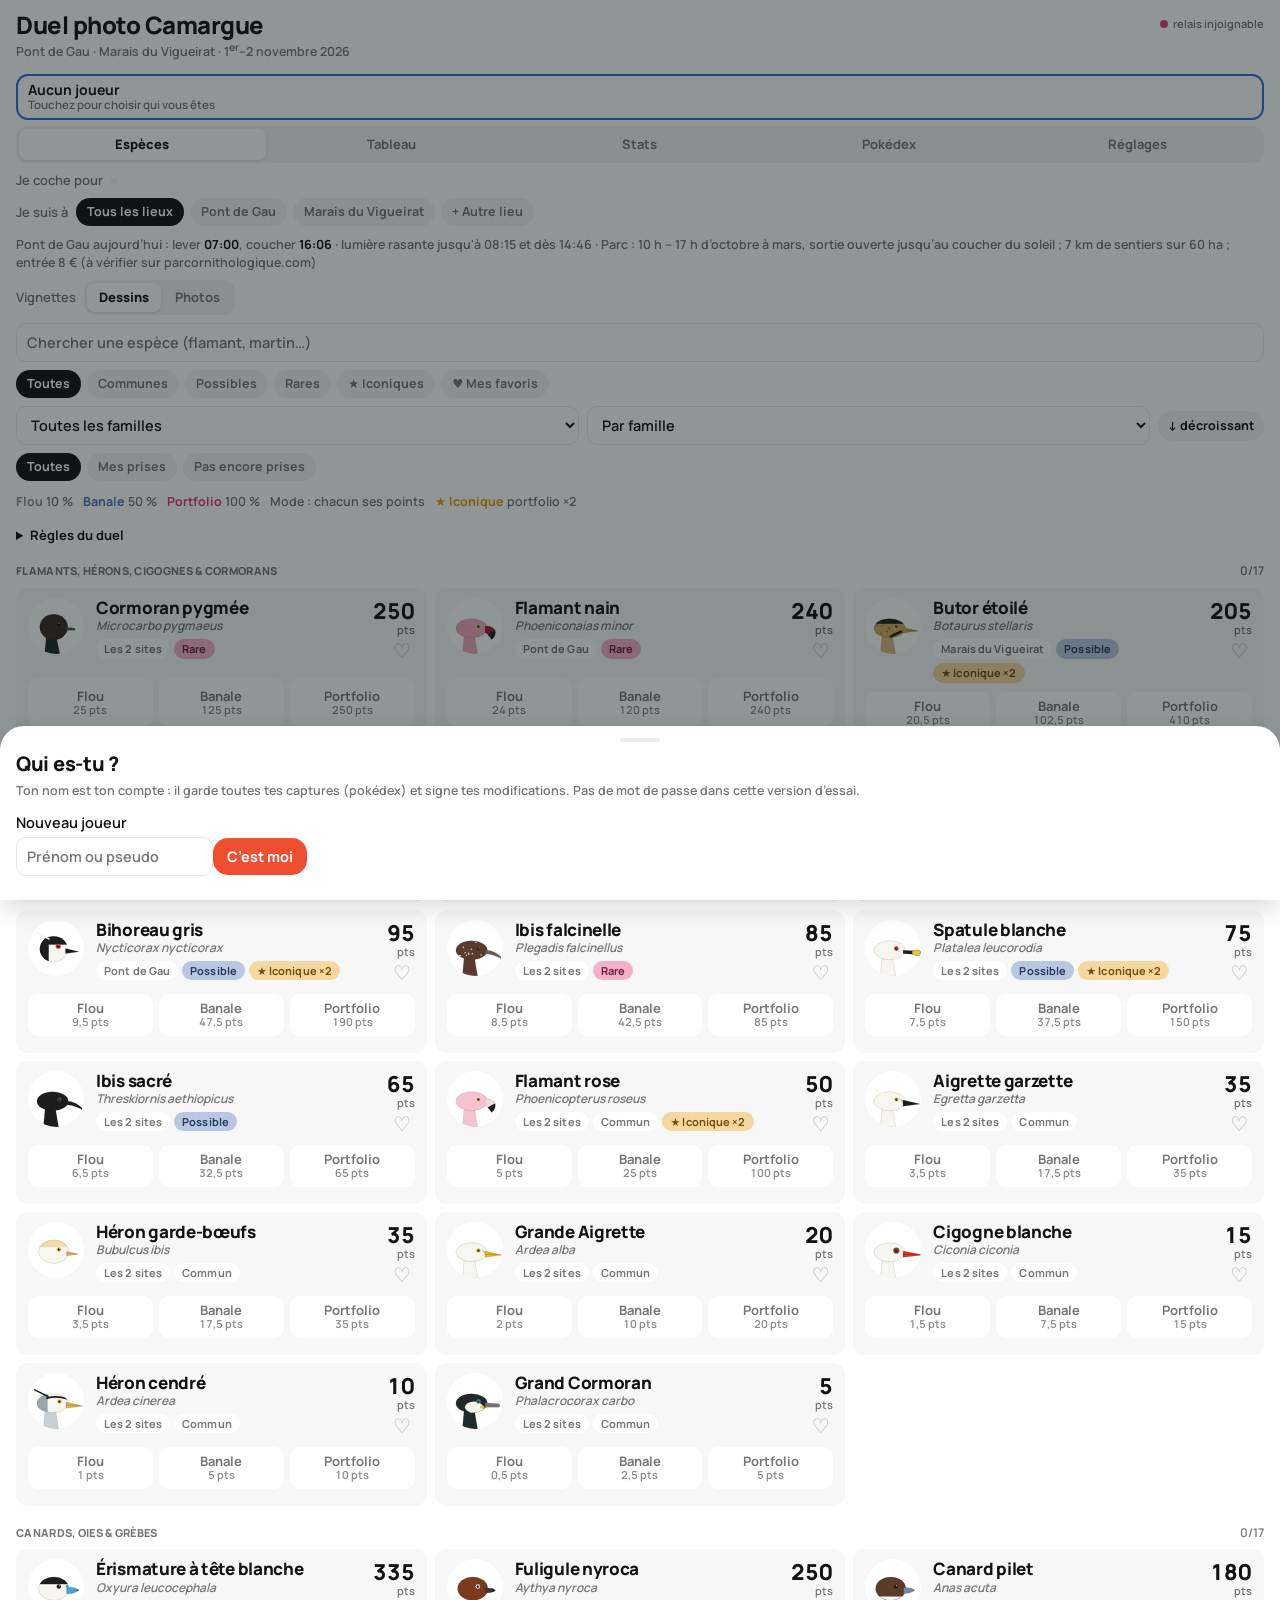
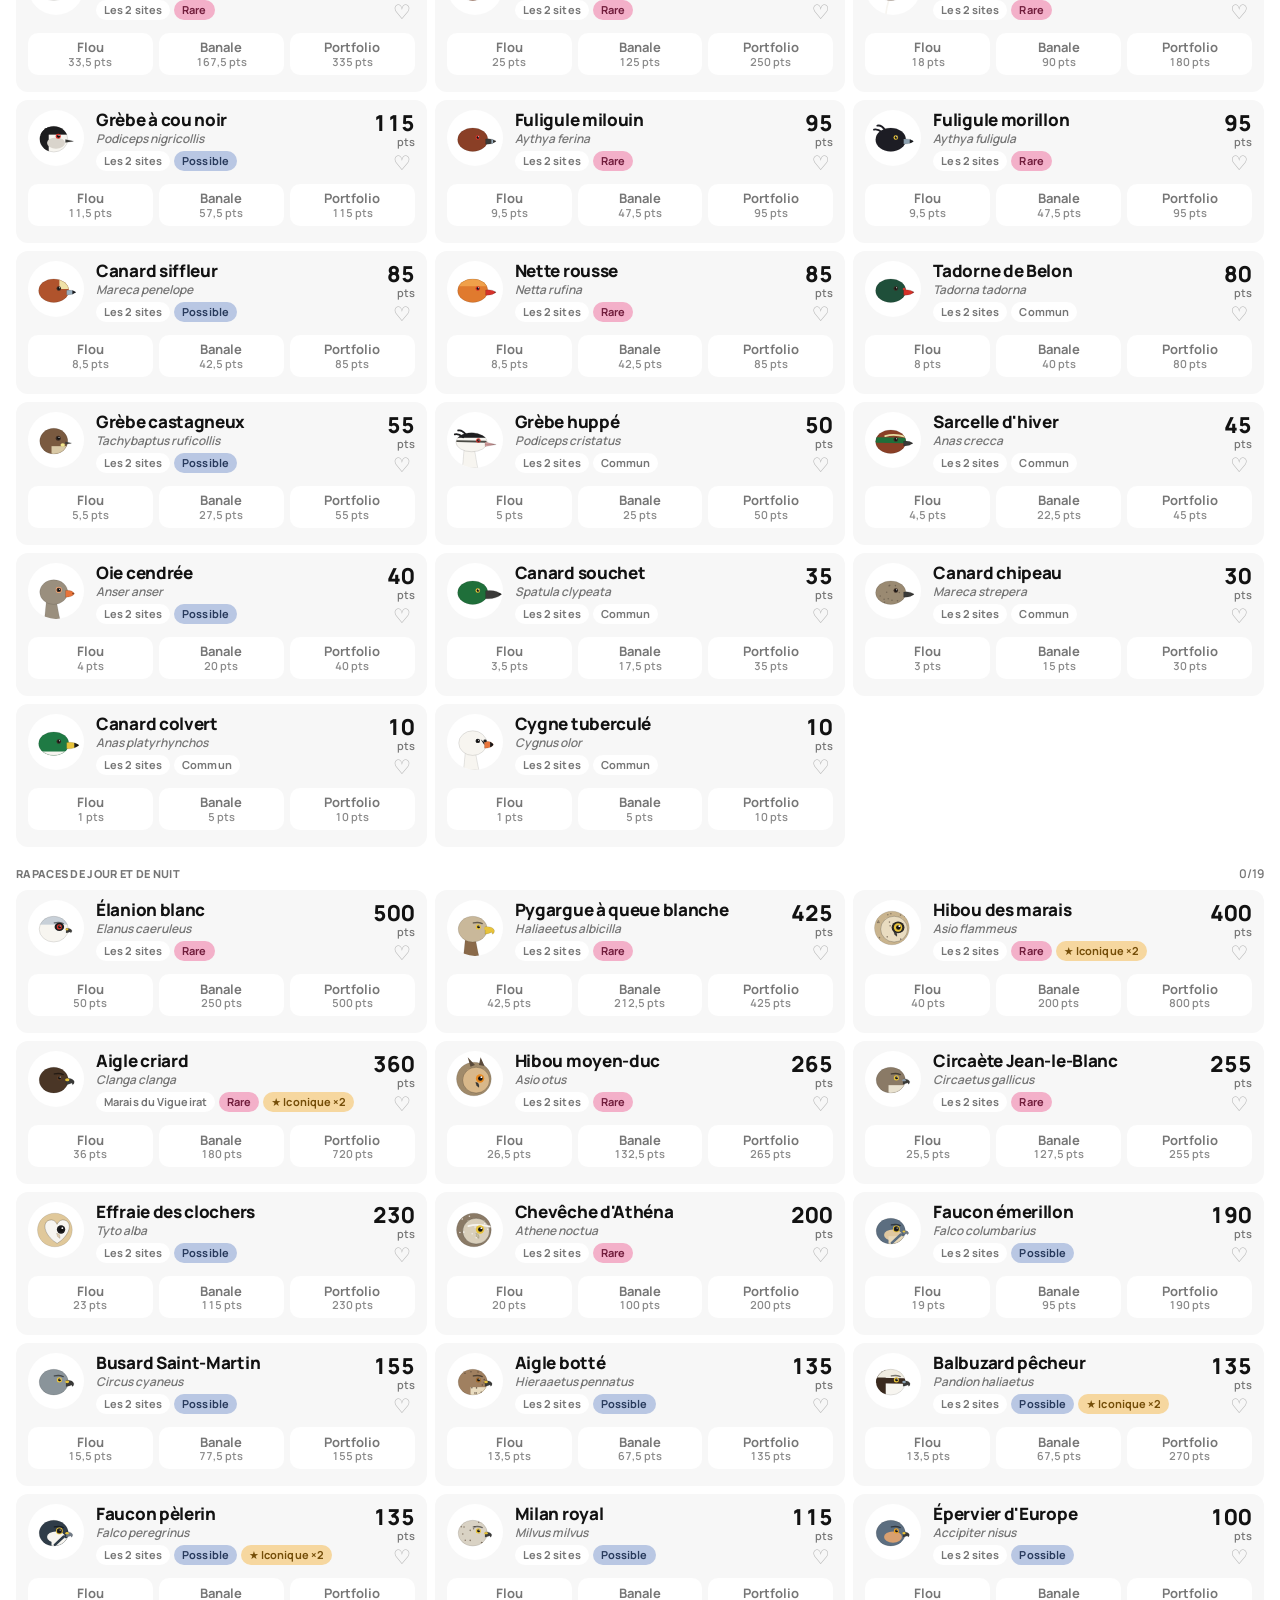
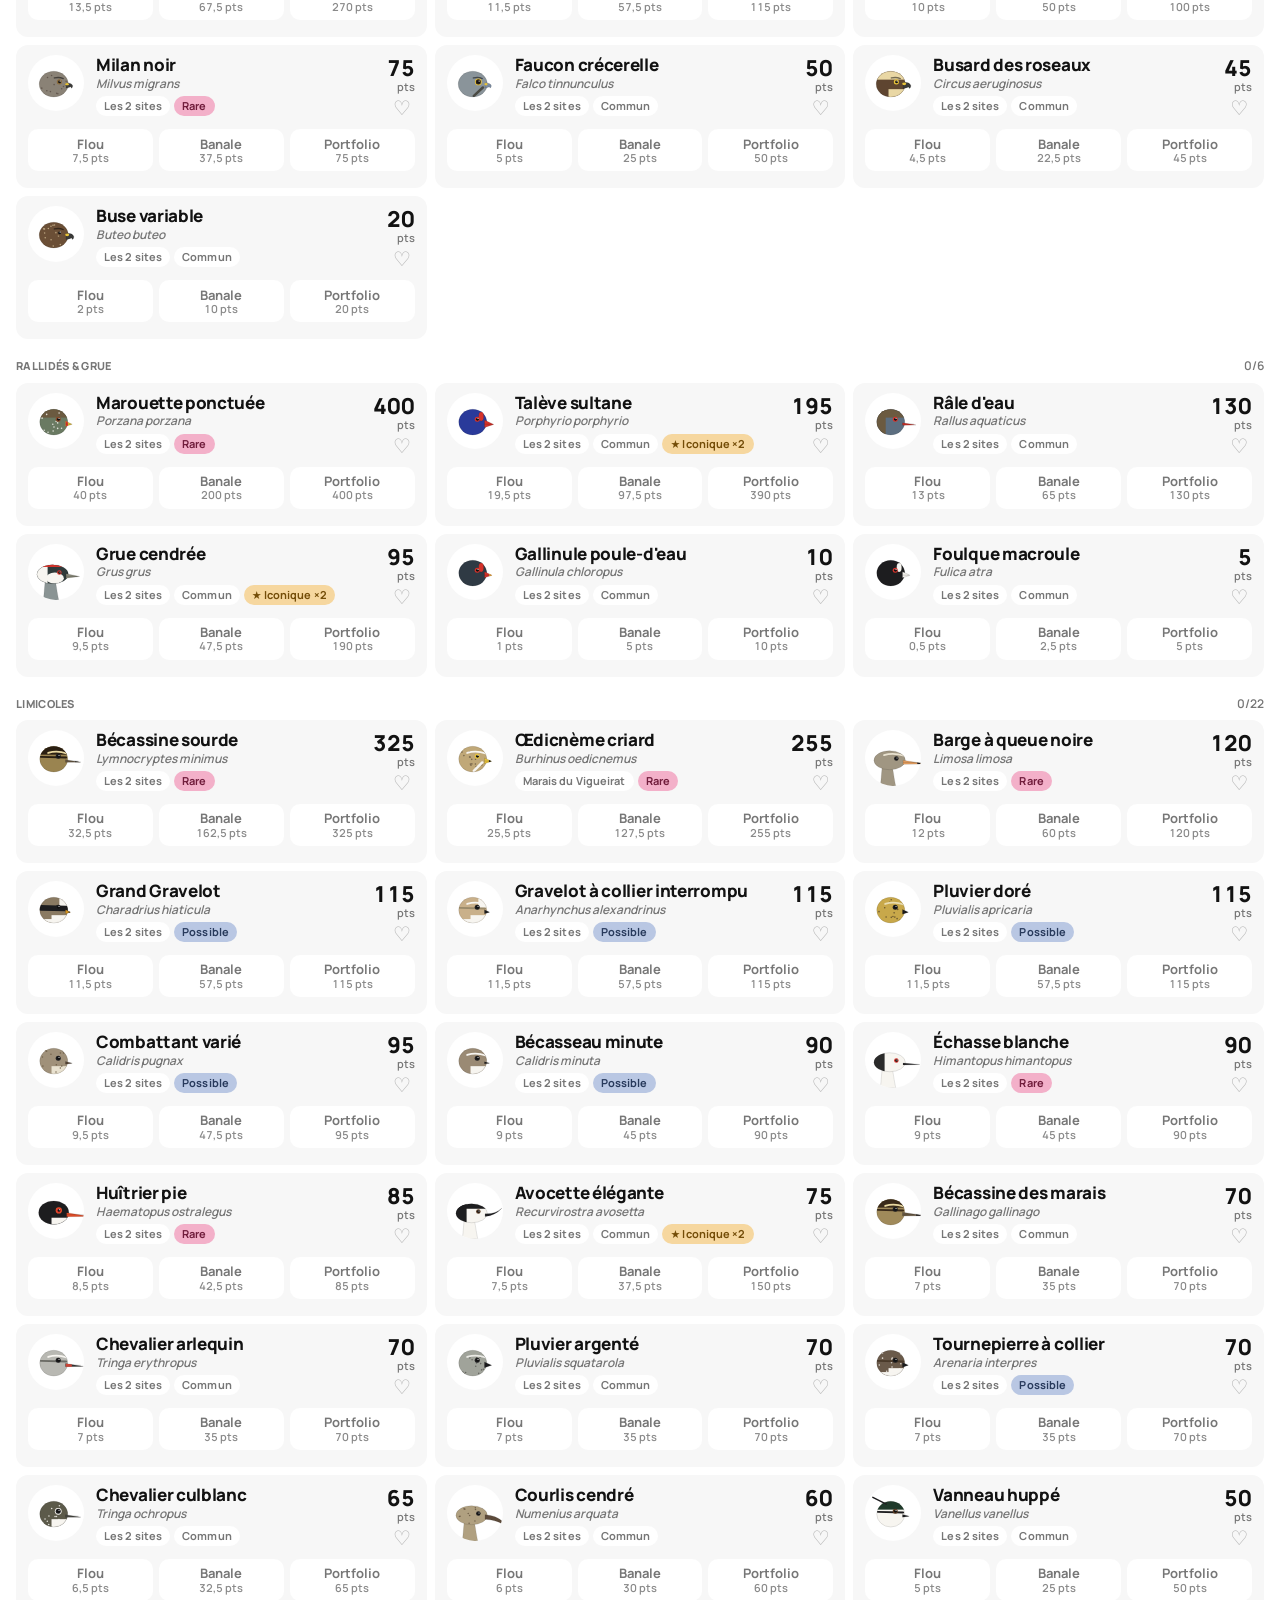
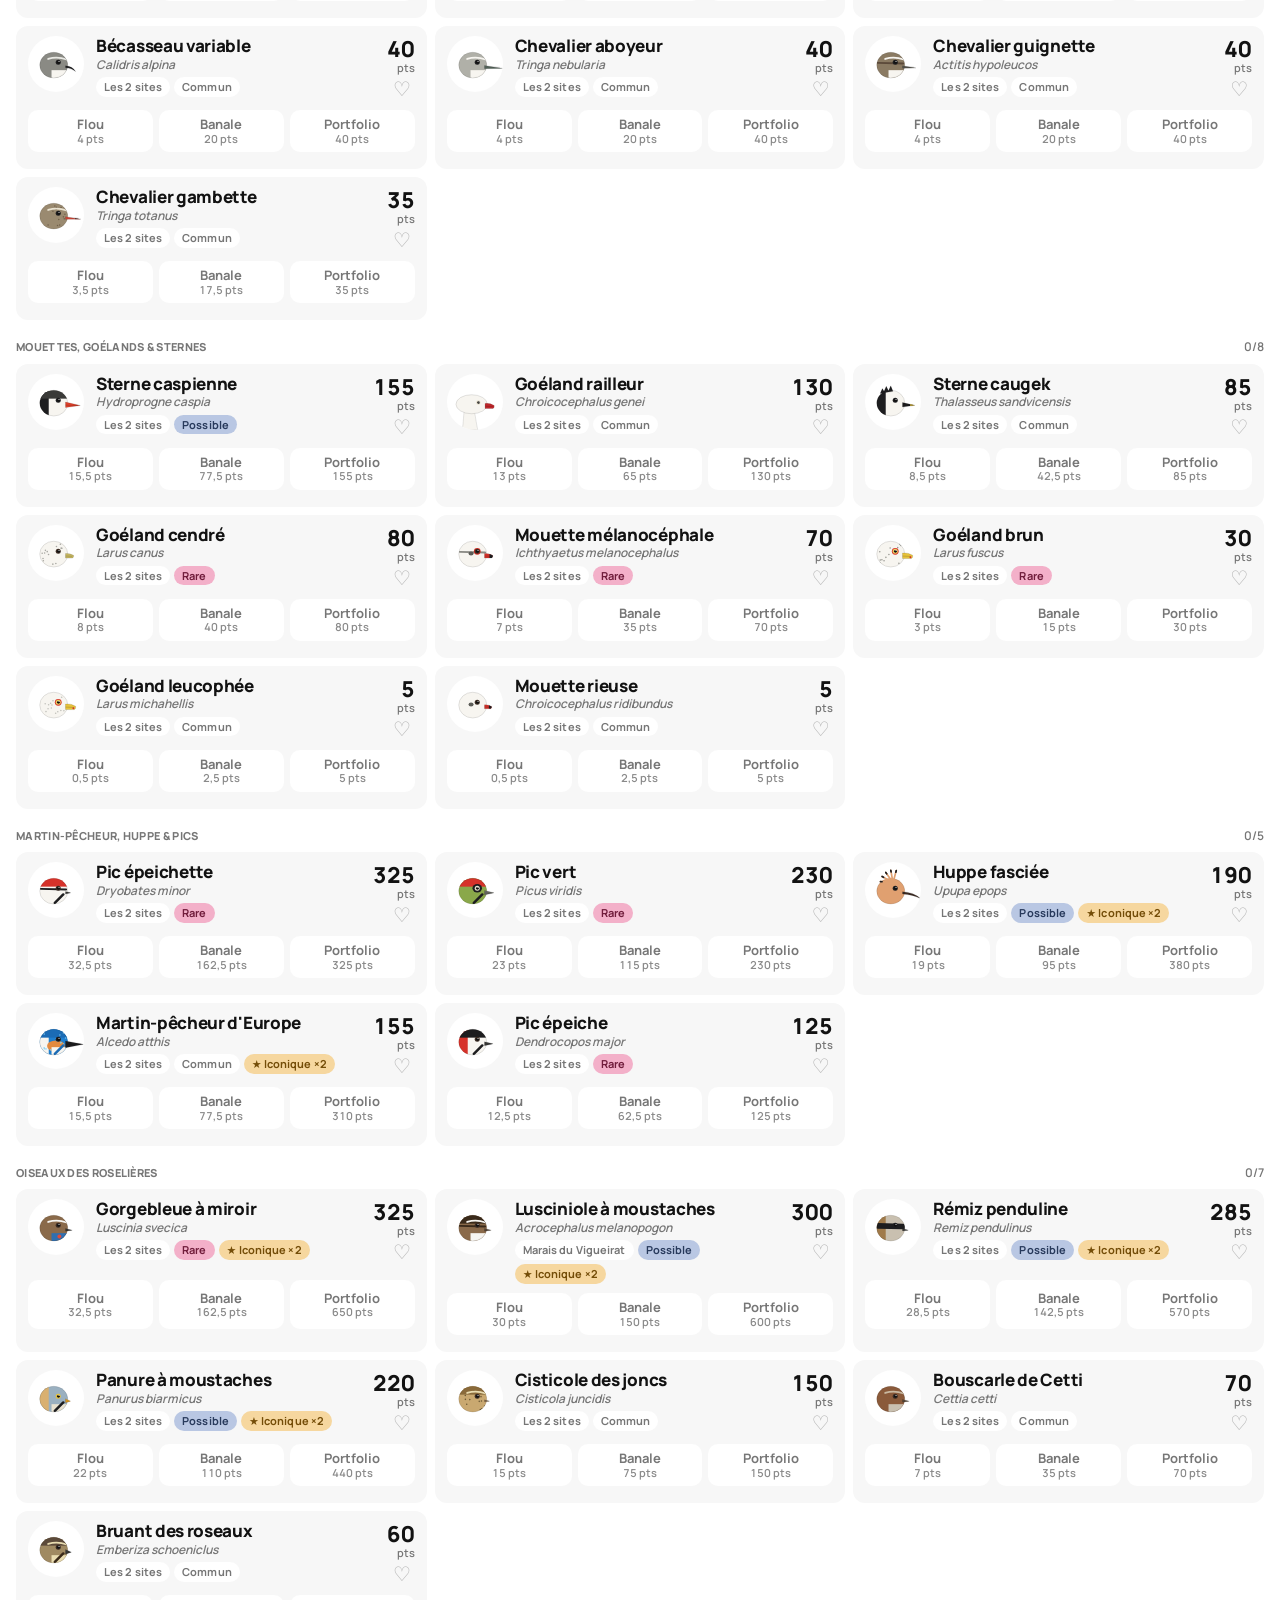
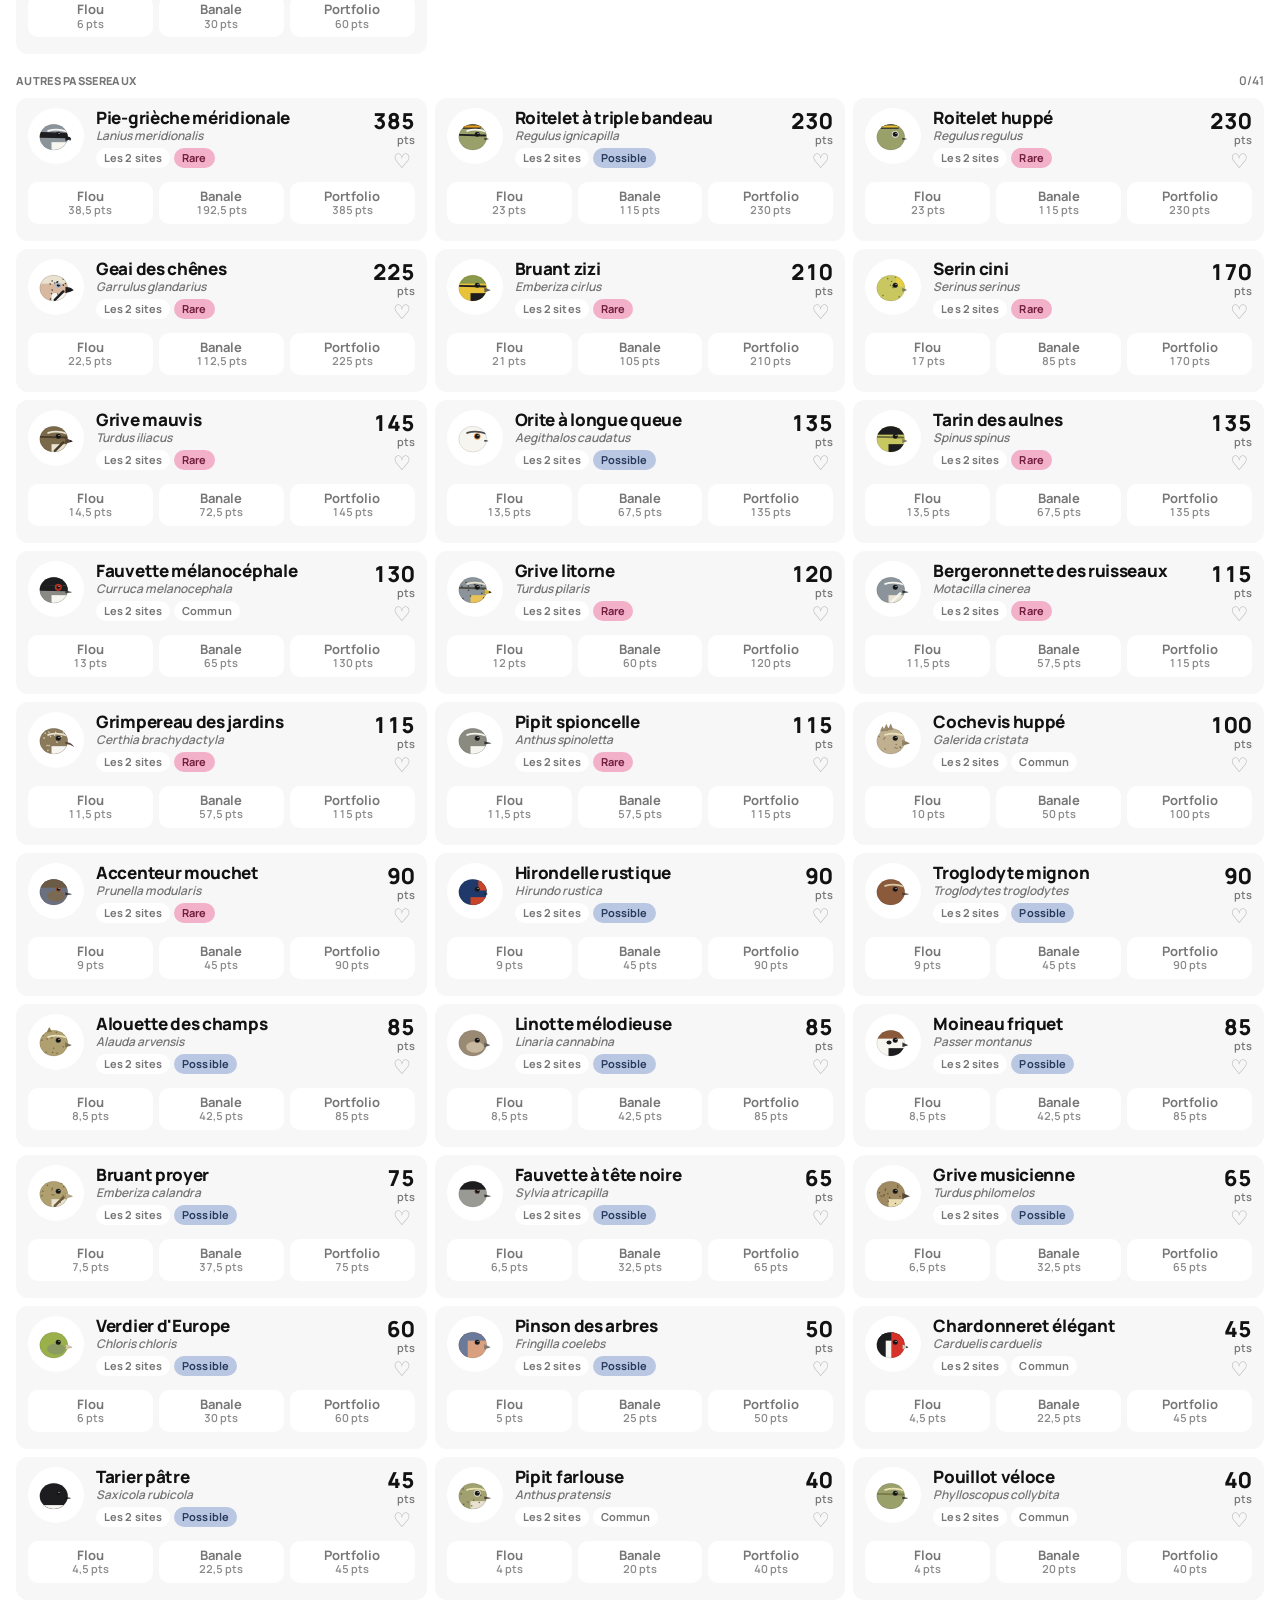
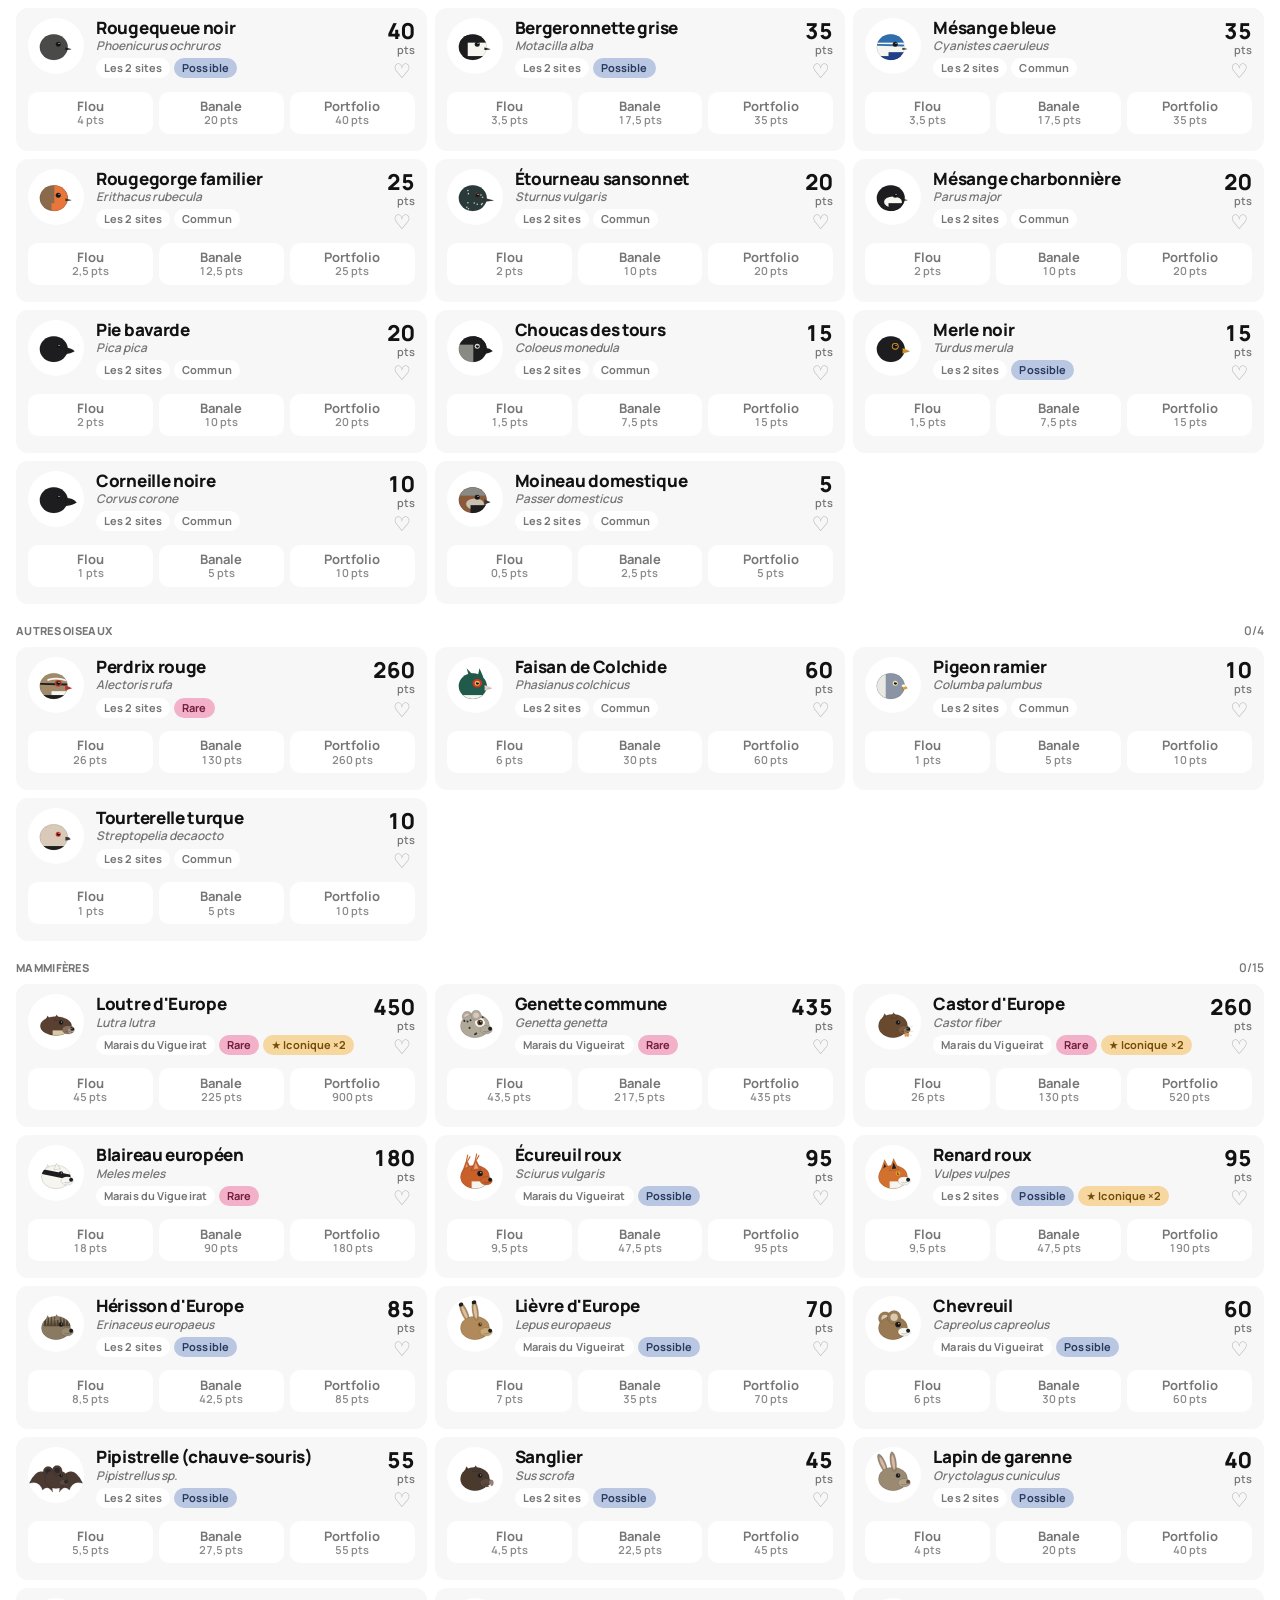
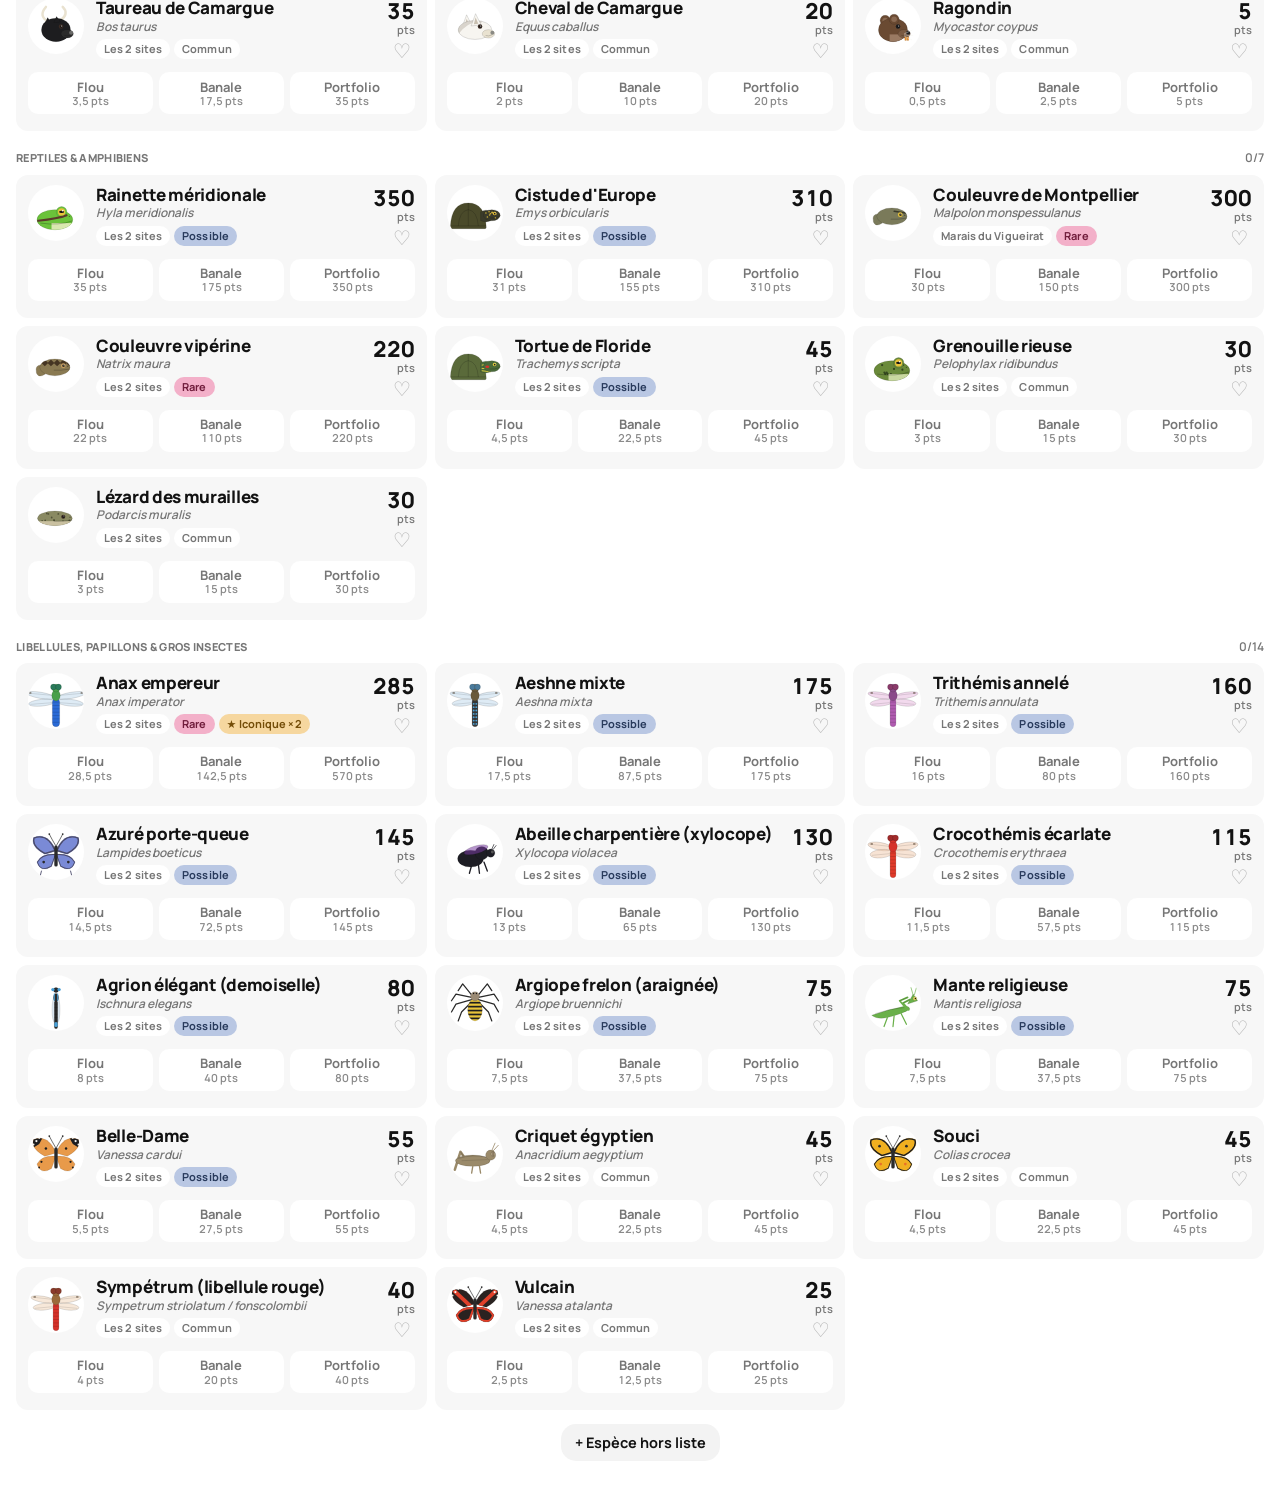
==== commit 203a321a: "Naturadex beta : suppression de compte Co-Authored-By: Claude Fable 5.1 <noreply@anthropic.com> Clau" ====
--- a/naturadex-beta/index.html
+++ b/naturadex-beta/index.html
@@ -2,7 +2,7 @@
 <html lang="fr">
 <head>
 <meta charset="utf-8">
-<meta http-equiv="Content-Security-Policy" content="default-src 'self'; script-src 'self' 'sha256-3Gi1l0nX+HcoMecGN/xbjnIsiKBP1xkJRmA2/ghJ7ZM=' 'sha256-rWrLJb8Lx2c7Huu3yQLLSREoC3T8QdrCGk4nCrXi/xE=' 'sha256-nz0UQi7XMlPcIxC+4SqEpyPKY3cgL1fqMOy1pBFH8oY=' 'sha256-VEUmgCtCn+ynt5SI+e6rsKSG9e8t9F2a4QxoVC4kimE=' 'sha256-S18pspuvVFoUWB+b5SPn6mwrCLSbkDQFw6mtGARB3N4='; style-src 'self' 'unsafe-inline'; img-src 'self' data: blob: https://upload.wikimedia.org; connect-src 'self' https: wss: http://127.0.0.1:* ws://127.0.0.1:* http://localhost:* ws://localhost:*; font-src 'self' data:; worker-src 'self'; manifest-src 'self'; object-src 'none'; base-uri 'none'; form-action 'none'; frame-src 'none'; media-src 'none'">
+<meta http-equiv="Content-Security-Policy" content="default-src 'self'; script-src 'self' 'sha256-3Gi1l0nX+HcoMecGN/xbjnIsiKBP1xkJRmA2/ghJ7ZM=' 'sha256-NyI4Uq9qltdaVcoVhCZjvCxVZXvsBTBek9ViT24R0yQ=' 'sha256-nz0UQi7XMlPcIxC+4SqEpyPKY3cgL1fqMOy1pBFH8oY=' 'sha256-po8XboZH7ZgzD9d/nLTBxL3jvetToYHdiFLHVCpmXzE=' 'sha256-S18pspuvVFoUWB+b5SPn6mwrCLSbkDQFw6mtGARB3N4='; style-src 'self' 'unsafe-inline'; img-src 'self' data: blob: https://*.wikimedia.org https://*.wikipedia.org; connect-src 'self' https: wss: http://127.0.0.1:* ws://127.0.0.1:* http://localhost:* ws://localhost:*; font-src 'self' data:; worker-src 'self'; manifest-src 'self'; object-src 'none'; base-uri 'none'; form-action 'none'; frame-src 'none'; media-src 'none'">
 <meta name="viewport" content="width=device-width,initial-scale=1,viewport-fit=cover">
 <meta name="theme-color" content="#0e5c6b">
 <meta name="apple-mobile-web-app-capable" content="yes">
@@ -520,6 +520,10 @@
     <h2>Remise à zéro</h2>
     <p class="hint">Efface toutes les prises, bonus et notes des deux joueurs. Les points par espèce et le barème sont conservés.</p>
     <div class="row"><button class="btn danger" type="button" id="reset-all">Tout effacer</button></div>
+    <p class="hint" style="margin-top:14px">Repartir de zéro sur ce téléphone : efface ici les parties, le pokédex, les photos de cette version et l’identité (le relais et l’ancienne appli ne bougent pas) ; au prochain lancement, « Qui es-tu ? ».</p>
+    <div class="row"><button class="btn danger" type="button" id="reset-local">Repartir de zéro sur ce téléphone</button></div>
+    <p class="hint" style="margin-top:14px">Supprimer mon compte : efface définitivement ce nom, ses captures, favoris, notes, bonus et son pokédex, sur le relais et sur tous les téléphones. Les lieux et relevés qu’il a ajoutés restent, anonymisés.</p>
+    <div class="row"><button class="btn danger" type="button" id="acct-erase">Supprimer mon compte…</button></div>
   </div>
 </section>
 </main>
@@ -1053,7 +1057,16 @@
 const MONTHS_FR=['janv.','févr.','mars','avr.','mai','juin','juil.','août','sept.','oct.','nov.','déc.'];
 const GBIF_COUNTS={"pg":{"flamant-rose":[1448,12366,2],"flamant-nain":[12,244,123],"heron-cendre":[981,7749,9],"grande-aigrette":[1001,6697,8],"aigrette-garzette":[1852,13413,1],"heron-garde-boeufs":[439,4255,30],"bihoreau-gris":[113,3081,81],"crabier-chevelu":[15,2232,121],"heron-pourpre":[8,2521,131],"butor-etoile":[23,795,118],"ibis-falcinelle":[165,7981,68],"spatule-blanche":[100,2882,86],"cigogne-blanche":[657,5899,20],"cigogne-noire":[38,217,113],"grand-cormoran":[639,4381,22],"cormoran-pygmee":[0,0,0],"ibis-sacre":[56,431,103],"canard-colvert":[1272,10075,4],"sarcelle-hiver":[807,3323,14],"canard-souchet":[380,2251,35],"canard-siffleur":[99,561,87],"canard-pilet":[34,299,114],"canard-chipeau":[129,1487,78],"nette-rousse":[53,2325,105],"fuligule-milouin":[45,342,109],"fuligule-morillon":[12,41,124],"fuligule-nyroca":[0,0,0],"tadorne-belon":[253,4155,47],"oie-cendree":[82,436,94],"cygne-tubercule":[896,6906,12],"erismature-tete-blanche":[0,0,0],"grebe-castagneux":[157,1384,71],"grebe-huppe":[236,2681,53],"grebe-cou-noir":[168,873,66],"busard-roseaux":[1287,7048,3],"busard-saint-martin":[252,1298,48],"buse-variable":[638,3643,23],"faucon-crecerelle":[393,2395,32],"epervier-europe":[155,797,72],"milan-noir":[6,2593,132],"milan-royal":[111,376,82],"balbuzard-pecheur":[65,472,100],"faucon-pelerin":[81,369,95],"faucon-emerillon":[87,402,93],"elanion-blanc":[2,0,140],"aigle-botte":[181,729,63],"circaete":[11,1001,126],"aigle-criard":[55,303,104],"pygargue-queue-blanche":[2,0,141],"hibou-marais":[0,27,0],"cheveche":[3,27,138],"effraie":[110,492,83],"hibou-moyen-duc":[3,37,139],"foulque-macroule":[767,6885,16],"gallinule":[1059,6908,5],"rale-eau":[544,2318,26],"taleve-sultane":[233,2573,55],"marouette-ponctuee":[0,0,0],"grue-cendree":[188,2411,61],"avocette":[496,4585,27],"echasse-blanche":[160,7115,69],"vanneau-huppe":[370,2284,36],"pluvier-dore":[61,456,101],"pluvier-argente":[354,2366,38],"grand-gravelot":[195,1408,60],"gravelot-collier-interrompu":[73,1872,98],"becasseau-variable":[225,1807,57],"becasseau-minute":[93,951,91],"combattant-varie":[175,1218,64],"becassine-marais":[561,2257,25],"becassine-sourde":[6,30,133],"barge-queue-noire":[49,1143,108],"courlis-cendre":[370,2121,37],"chevalier-gambette":[277,2335,45],"chevalier-arlequin":[234,2317,54],"chevalier-aboyeur":[182,1588,62],"chevalier-culblanc":[306,1775,44],"chevalier-guignette":[226,1817,56],"oedicneme":[9,88,129],"huitrier-pie":[14,1491,122],"tournepierre":[168,1242,67],"mouette-rieuse":[1039,9529,7],"mouette-melanocephale":[43,1824,111],"goeland-railleur":[105,1534,85],"goeland-leucophee":[951,7950,11],"goeland-brun":[24,175,117],"goeland-cendre":[4,22,136],"sterne-caugek":[258,1700,46],"sterne-caspienne":[96,1170,89],"martin-pecheur":[1058,4399,6],"huppe-fasciee":[51,1440,107],"pic-vert":[11,122,127],"pic-epeiche":[30,192,115],"pic-epeichette":[16,182,120],"panure-moustaches":[159,939,70],"lusciniole":[99,792,88],"bouscarle-cetti":[970,6671,10],"cisticole-joncs":[238,4024,52],"remiz-penduline":[152,571,73],"gorgebleue":[109,232,84],"bruant-roseaux":[461,2113,29],"fauvette-melanocephale":[640,4537,21],"fauvette-tete-noire":[202,1143,58],"pouillot-veloce":[684,2518,18],"roitelet-triple-bandeau":[137,401,77],"roitelet-huppe":[80,233,96],"tarier-patre":[314,1092,43],"rougequeue-noir":[250,1022,49],"rougegorge":[702,1936,17],"troglodyte":[151,578,74],"accenteur-mouchet":[28,127,116],"merle-noir":[172,972,65],"grive-musicienne":[95,399,90],"grive-litorne":[4,27,137],"grive-mauvis":[12,38,125],"mesange-charbonniere":[334,2341,40],"mesange-bleue":[417,1444,31],"orite-longue-queue":[70,438,99],"tarin-aulnes":[52,99,106],"etourneau":[807,5103,15],"pie-bavarde":[658,4351,19],"geai-chenes":[6,51,134],"choucas":[492,2698,28],"corneille-noire":[382,2338,33],"pipit-farlouse":[382,1638,34],"pipit-spioncelle":[42,242,112],"bergeronnette-grise":[331,1252,41],"bergeronnette-ruisseaux":[79,220,97],"alouette-champs":[145,1202,75],"cochevis-huppe":[335,2715,39],"moineau-domestique":[862,6465,13],"moineau-friquet":[144,1154,76],"pinson-arbres":[322,1402,42],"verdier":[59,938,102],"chardonneret":[242,2288,51],"linotte":[89,574,92],"serin-cini":[22,219,119],"grimpereau-jardins":[11,142,128],"pie-grieche-meridionale":[5,37,135],"bruant-proyer":[121,1154,80],"bruant-zizi":[9,58,130],"hirondelle-rustique":[196,3845,59],"pigeon-ramier":[123,1706,79],"tourterelle-turque":[567,4477,24],"faisan-colchide":[250,1621,50],"perdrix-rouge":[45,334,110]},"mv":{"flamant-rose":[964,7200,14],"flamant-nain":[0,0,0],"heron-cendre":[1006,7023,12],"grande-aigrette":[1050,6973,8],"aigrette-garzette":[1038,8259,10],"heron-garde-boeufs":[491,4316,38],"bihoreau-gris":[54,1712,115],"crabier-chevelu":[16,1770,129],"heron-pourpre":[12,2627,134],"butor-etoile":[91,2079,108],"ibis-falcinelle":[114,4513,103],"spatule-blanche":[84,2314,109],"cigogne-blanche":[492,6285,37],"cigogne-noire":[148,781,94],"grand-cormoran":[953,5961,15],"cormoran-pygmee":[0,0,0],"ibis-sacre":[3,51,139],"canard-colvert":[1044,8172,9],"sarcelle-hiver":[684,3564,24],"canard-souchet":[538,3140,33],"canard-siffleur":[136,769,97],"canard-pilet":[115,596,102],"canard-chipeau":[314,2514,57],"nette-rousse":[96,2479,106],"fuligule-milouin":[126,916,99],"fuligule-morillon":[37,442,119],"fuligule-nyroca":[3,64,140],"tadorne-belon":[199,3286,80],"oie-cendree":[408,2227,45],"cygne-tubercule":[552,4686,32],"erismature-tete-blanche":[0,0,0],"grebe-castagneux":[243,1796,72],"grebe-huppe":[518,3979,34],"grebe-cou-noir":[391,1873,51],"busard-roseaux":[715,4839,21],"busard-saint-martin":[278,1618,65],"buse-variable":[653,4088,25],"faucon-crecerelle":[450,2763,43],"epervier-europe":[399,1904,49],"milan-noir":[14,4957,133],"milan-royal":[277,717,66],"balbuzard-pecheur":[156,1001,92],"faucon-pelerin":[169,950,84],"faucon-emerillon":[265,915,68],"elanion-blanc":[5,57,137],"aigle-botte":[215,756,77],"circaete":[47,2742,116],"aigle-criard":[21,100,127],"pygargue-queue-blanche":[0,0,0],"hibou-marais":[10,73,135],"cheveche":[27,433,124],"effraie":[62,284,113],"hibou-moyen-duc":[15,102,130],"foulque-macroule":[696,5591,23],"gallinule":[394,2589,50],"rale-eau":[620,2503,28],"taleve-sultane":[36,403,120],"marouette-ponctuee":[0,46,0],"grue-cendree":[302,1221,58],"avocette":[157,1736,90],"echasse-blanche":[19,4260,128],"vanneau-huppe":[512,2803,36],"pluvier-dore":[143,674,95],"pluvier-argente":[322,1312,56],"grand-gravelot":[128,639,98],"gravelot-collier-interrompu":[24,709,126],"becasseau-variable":[187,878,83],"becasseau-minute":[56,416,114],"combattant-varie":[122,1169,101],"becassine-marais":[578,2399,30],"becassine-sourde":[31,97,122],"barge-queue-noire":[15,664,131],"courlis-cendre":[595,3342,29],"chevalier-gambette":[206,1396,78],"chevalier-arlequin":[153,1582,93],"chevalier-aboyeur":[250,2226,71],"chevalier-culblanc":[481,3469,40],"chevalier-guignette":[233,2089,73],"oedicneme":[92,2695,107],"huitrier-pie":[4,361,138],"tournepierre":[9,91,136],"mouette-rieuse":[881,6088,16],"mouette-melanocephale":[63,1168,111],"goeland-railleur":[137,817,96],"goeland-leucophee":[801,6789,17],"goeland-brun":[15,87,132],"goeland-cendre":[0,39,0],"sterne-caugek":[157,623,91],"sterne-caspienne":[160,1976,89],"martin-pecheur":[1001,4268,13],"huppe-fasciee":[25,2281,125],"pic-vert":[124,1345,100],"pic-epeiche":[109,685,104],"pic-epeichette":[161,792,88],"panure-moustaches":[289,858,62],"lusciniole":[360,1247,53],"bouscarle-cetti":[1784,8434,2],"cisticole-joncs":[258,4526,70],"remiz-penduline":[1011,1575,11],"gorgebleue":[488,1135,39],"bruant-roseaux":[1737,3104,4],"fauvette-melanocephale":[1322,5118,7],"fauvette-tete-noire":[1745,4418,3],"pouillot-veloce":[2017,3691,1],"roitelet-triple-bandeau":[652,1051,26],"roitelet-huppe":[206,347,79],"tarier-patre":[404,1417,46],"rougequeue-noir":[403,1108,47],"rougegorge":[1623,3194,5],"troglodyte":[471,963,41],"accenteur-mouchet":[275,471,67],"merle-noir":[518,1473,35],"grive-musicienne":[402,774,48],"grive-litorne":[35,224,121],"grive-mauvis":[44,99,117],"mesange-charbonniere":[702,2989,22],"mesange-bleue":[1500,3011,6],"orite-longue-queue":[193,967,82],"tarin-aulnes":[228,395,75],"etourneau":[562,4305,31],"pie-bavarde":[323,3291,55],"geai-chenes":[63,295,112],"choucas":[283,2844,63],"corneille-noire":[365,3508,52],"pipit-farlouse":[735,2036,20],"pipit-spioncelle":[230,492,74],"bergeronnette-grise":[293,929,61],"bergeronnette-ruisseaux":[196,415,81],"alouette-champs":[409,3138,44],"cochevis-huppe":[457,2646,42],"moineau-domestique":[621,3832,27],"moineau-friquet":[163,811,87],"pinson-arbres":[771,2134,18],"verdier":[297,1678,60],"chardonneret":[757,3489,19],"linotte":[165,625,86],"serin-cini":[169,399,85],"grimpereau-jardins":[41,321,118],"pie-grieche-meridionale":[103,1194,105],"bruant-proyer":[340,3178,54],"bruant-zizi":[31,145,123],"hirondelle-rustique":[281,4135,64],"pigeon-ramier":[302,2359,59],"tourterelle-turque":[222,2006,76],"faisan-colchide":[262,2379,69],"perdrix-rouge":[70,981,110]}}; /* {lieu:{espèce:[obs. oct.–nov., obs. année, rang oct.–nov.]}} carré ±9 km, 2010–2026 */
 const LIEU_INFO={pg:'Parc : 10 h – 17 h d\u2019octobre à mars, sortie ouverte jusqu\u2019au coucher du soleil ; 7 km de sentiers sur 60 ha ; entrée 8 € (à vérifier sur parcornithologique.com)',mv:'Sentier de la Palunette : 2,5 km, 2 observatoires et une plateforme ; 15 km de pistes ; parking au bout d\u2019une piste de 2 km depuis Mas-Thibert (horaires sur marais-vigueirat.reserves-naturelles.org)'};
-const KINDS=new Set(['tier','pts','comp','w','pct','mode','name','ico','objpct','obj','bonus','bonusdel','note','reset','unreset','add','xdel','lieuadd','profile','topn','end','resume','player','lieusp','lieudel','fav']);
+const KINDS=new Set(['tier','pts','comp','w','pct','mode','name','ico','objpct','obj','bonus','bonusdel','note','reset','unreset','add','xdel','lieuadd','profile','topn','end','resume','player','lieusp','lieudel','fav','erase']);
+const ANON='anonyme',PERSONAL_KINDS=new Set(['tier','fav','obj','bonus','name','player']);
+/* Compte supprimé : une pierre tombale {k:'erase',p} (posée par le relais) efface, sur chaque téléphone, tout ce qui concernait
+   ce compte avant elle — captures, favoris, objectifs, bonus, nom, adhésions, notes signées — et réattribue ses autres
+   contributions (lieux, relevés, réglages) à « anonyme ». Ce qui vient après (le nom repris plus tard) reste. */
+function purgeErased(entries,erased){
+  if(!erased) {erased={};for(const e of entries) if(e.k==='erase'&&(!erased[e.p]||e.at>erased[e.p])) erased[e.p]=e.at}
+  if(!Object.keys(erased).length) return entries;
+  return entries.filter(e=>{if(e.k==='erase') return true;const T=erased[e.p],Tb=erased[e.by];
+    if(T&&PERSONAL_KINDS.has(e.k)&&e.at<T) return false;if(Tb&&e.k==='note'&&e.at<Tb) return false;if(Tb&&e.at<Tb) e.by=ANON;return true})}
 const isLieuId=l=>!!LIEUX[l]||/^l-[a-z0-9]{3,40}$/.test(String(l||''));
 /* Espèces hors liste : ajoutées par les joueurs (entrée « add »), identifiant x-…, dessin générique par famille. */
 const CUSTOM={};
@@ -1066,8 +1079,8 @@
 function allSpecies(){return SPECIES.concat(Object.values(CUSTOM),Object.values(DISC))}
 const WIKI_THUMB='https://upload.wikimedia.org/wikipedia/commons/thumb/';
 function imgUrl(img){return /^https?:\/\//.test(img)?img:WIKI_THUMB+img}
-/* Seules les images de Wikimedia Commons sont acceptées (chemin relatif au dépôt de vignettes, ou adresse complète sur upload.wikimedia.org) : une entrée forgée ne peut pas faire charger une image d'ailleurs. */
-const isWikiImg=v=>typeof v==='string'&&v.length<=300&&!/[\s<>"'\\]/.test(v)&&(/^[0-9a-f]\/[0-9a-f]{2}\/[^?#]+$/.test(v)||/^https:\/\/upload\.wikimedia\.org\/[^?#]+$/.test(v));
+/* Seules les images de Wikimedia / Wikipédia sont acceptées (chemin relatif au dépôt de vignettes, ou adresse complète sur un hôte *.wikimedia.org / *.wikipedia.org) : une entrée forgée ne peut pas faire charger une image d'ailleurs. */
+const isWikiImg=v=>typeof v==='string'&&v.length<=300&&!/[\s<>"'\\]/.test(v)&&(/^[0-9a-f]\/[0-9a-f]{2}\/[^?#]+$/.test(v)||/^https:\/\/[a-z0-9.-]+\.(wikimedia|wikipedia)\.org\/[^?#]+$/.test(v));
 /* Têtes dessinées pour les espèces emblématiques de France absentes de la liste de Camargue (clé : nom latin GBIF). Une espèce relevée qui a son dessin l'affiche ; sinon la photo Wikipédia. */
 const EXTRA_HEADS={
   'Strix aluco':{s:'owl',c:'#8a6a4a',dk:'#c9b193',sp:'#5a4030',bl:{t:'owl',c:'#d8d0b0'},ey:{i:K}},
@@ -1229,6 +1242,7 @@
     case 'mode': o.v=e.v==='duel'?'duel':'each';break;
     case 'name': if(!isPlayerId(e.p)) return null; o.p=e.p;o.v=String(e.v||'').slice(0,24);break;
     case 'player': if(!isPlayerId(e.p)) return null; o.p=e.p;o.on=e.on!==false;if(e.n) o.n=String(e.n).slice(0,24);break;
+    case 'erase': if(!isPlayerId(e.p)) return null; o.p=e.p;break;
     case 'ico': if(!Number.isFinite(e.v)) return null; o.v=Math.max(1,Math.min(5,e.v));break;
     case 'objpct': if(!Number.isFinite(e.v)) return null; o.v=Math.max(0,Math.min(500,e.v));break;
     case 'obj': if(!isPlayerId(e.p)||!Array.isArray(e.v)) return null; o.p=e.p;o.v=e.v.filter(knownSpecies).slice(0,OBJ_MAX);break;
@@ -1274,7 +1288,7 @@
   if(raw&&Array.isArray(raw.log)) entries=((raw.v||2)<3||legacy(raw.log))?migrateSlots(raw.log):raw.log; else if(raw&&Array.isArray(raw.events)) entries=migrateSlots(migrateV1(raw)); else if(Array.isArray(raw)) entries=legacy(raw)?migrateSlots(raw):raw;
   const seen=new Set(),out=[];
   for(const e of entries){const c=cleanEntry(e);if(!c||seen.has(c.id)) continue;seen.add(c.id);out.push(c)}
-  return out;
+  return purgeErased(out);
 }
 function ensurePlayer(v,p){if(!v.tiers[p]){v.tiers[p]={};v.tierAt[p]={};v.tierLieu[p]={}}if(!v.obj[p]) v.obj[p]=[];if(!v.fav[p]) v.fav[p]={};return v}
 function emptyView(){return {custom:{},lieux:{},profiles:{},lieuSpecies:{},present:{},topN:0,ended:0,players:[],tiers:{},tierAt:{},tierLieu:{},pts:{},comp:{},w:Object.assign({},DEFAULT_W),pct:DEFAULT_PCT.slice(),mode:'each',names:Object.assign({},DEFAULT_NAMES),icoMul:2,objPct:100,obj:{},fav:{},bonus:[],bonusMap:new Map(),deleted:new Set(),notes:{},resetAt:0,events:[]}}
@@ -1282,6 +1296,7 @@
   switch(e.k){
     case 'reset': if(v.cancelled&&v.cancelled.has(e.id)) break; v.resetAt=e.at;v.tiers={};v.tierAt={};v.tierLieu={};for(const p of v.players) ensurePlayer(v,p);v.bonusMap.clear();v.notes={};v.events=[];v.ended=0;break;
     case 'player': {const i=v.players.indexOf(e.p);if(e.on&&i<0&&v.players.length<MAX_PLAYERS) v.players.push(e.p);if(!e.on&&i>=0) v.players.splice(i,1);if(e.n) v.names[e.p]=e.n;ensurePlayer(v,e.p);break}
+    case 'erase': break; /* ses entrées ont déjà été retirées du journal (purgeErased) */
     case 'unreset': break;
     case 'tier': ensurePlayer(v,e.p);v.tiers[e.p][e.s]=e.t;v.tierAt[e.p][e.s]=e.at;v.tierLieu[e.p][e.s]=e.lieu||null;v.events.push(e);break;
     case 'lieuadd': v.lieux[e.lid]={id:e.lid,n:e.n,lat:e.lat,lng:e.lng,r:e.r,by:e.by,at:e.at};break;
@@ -1338,6 +1353,7 @@
 function mergeLog(local,incoming){
   const have=new Set(local.map(e=>e.id));let added=0;const inc=normalizeLog(incoming);
   for(const e of inc){if(!have.has(e.id)){local.push(e);have.add(e.id);added++}}
+  if(inc.some(e=>e.k==='erase')){const kept=purgeErased(local);if(kept.length!==local.length){local.length=0;for(const e of kept) local.push(e)}}
   const theirs=new Set(inc.map(e=>e.id));const extra=local.some(e=>!theirs.has(e.id));
   return {added,extra};
 }
@@ -1536,6 +1552,7 @@
     case 'mode': return `${who} passe en mode « ${e.v==='duel'?'le meilleur rafle tout':'chacun ses points'} »`;
     case 'name': return `${who} renomme ${n(e.p)} en ${e.v||'(vide)'}`;
     case 'player': return e.on?`${who} ajoute ${e.n||n(e.p)} à la partie`:`${who} retire ${n(e.p)} de la partie`;
+    case 'erase': return `${n(e.p)} supprime son compte`;
     case 'ico': return `${who} met le bonus iconique à ×${fmtPts(e.v)}`;
     case 'objpct': return `${who} met le bonus objectif à +${fmtPts(e.v)} %`;
     case 'obj': return `${who} définit les objectifs de ${n(e.p)} : ${e.v.length?e.v.map(spName).join(', '):'aucun'}`;
@@ -1596,7 +1613,15 @@
 const isGameId=g=>/^[a-z0-9][a-z0-9-]{1,39}$/.test(String(g||''));
 let gameId=readLS(LS_GAME)||LEGACY_GAME;if(!isGameId(gameId)) gameId=LEGACY_GAME;
 const gameKey=g=>'naturadex-log:'+g; /* nouvelles clés : l'ancienne appli garde les siennes intactes (lecture seule au premier lancement) */
-let log=normalizeLog(readLS(gameKey(gameId))||(gameId===LEGACY_GAME?(readLS(LS_LOG)||readLS(LS_V1)):null)||[]);
+const LS_LEGACY_SEEN='naturadex-legacy-seen',LS_EPOCH='naturadex-epoch';
+/* Journal de l'ancienne appli (même origine) : importé dans la partie Camargue la première fois, puis seulement s'il a changé
+   depuis (empreinte) — une remise à zéro ne ramène donc pas ce qui a déjà été importé. */
+const legacyFp=raw=>{const l=raw&&(Array.isArray(raw.log)?raw.log:Array.isArray(raw)?raw:null);return l?l.length+':'+(l.length?String(l[l.length-1].id||l[l.length-1].at||''):''):'v1:'+JSON.stringify(raw||'').length};
+let legacyImported=false;
+let log=(()=>{const own=readLS(gameKey(gameId));if(own) return normalizeLog(own);
+  const legacy=gameId===LEGACY_GAME?(readLS(LS_LOG)||readLS(LS_V1)):null;if(!legacy||legacyFp(legacy)===readLS(LS_LEGACY_SEEN)) return [];
+  writeLS(LS_LEGACY_SEEN,legacyFp(legacy));legacyImported=true;return normalizeLog(legacy)})();
+if(legacyImported) writeLS(gameKey(gameId),{v:3,log}); /* écrit tout de suite : l'import n'a lieu qu'une fois */
 let view=fold(log);
 const legacyId=v=>LEGACY_SLOTS[v]||v;
 const ui={tab:'birds',q:'',site:readLS(LS_SITE)||'all',like:'all',group:'all',sort:'group',dir:-1,taken:'all',ico:false,fav:false,boardShare:'all',boardSort:'pts',device:readLS(LS_DEV)||legacyId(readLS(LS_DEV_OLD)||''),me:readLS(LS_ME)||legacyId(readLS(LS_ME_OLD)||''),lieu:readLS(LS_LIEU)||'pg'};
@@ -2110,12 +2135,52 @@
   if(!relayOk()) return false;if(sync.busy){sync.again=true;return false}if(isOffline()){renderSyncState();return false}
   sync.busy=true;
   try{let more=true,guard=0,fresh=[];
-    while(more&&guard++<50){const r=await relayFetch(`/games/${encodeURIComponent(gameId)}/entries?after=${sync.seq}`);learnClock(r.now);fresh=fresh.concat(absorb(r.entries));sync.seq=Math.max(sync.seq,Number(r.seq)||0);more=!!r.more}
+    while(more&&guard++<50){const r=await relayFetch(`/games/${encodeURIComponent(gameId)}/entries?after=${sync.seq}`);learnClock(r.now);checkEpoch(r.epoch);fresh=fresh.concat(absorb(r.entries));sync.seq=Math.max(sync.seq,Number(r.seq)||0);more=!!r.more}
     sync.err='';sync.last=Date.now();saveSyncState();announce(fresh)}
   catch(e){sync.err=e.message||'erreur'}
   finally{sync.busy=false;renderSyncState();if(sync.again){sync.again=false;setTimeout(syncNow,0)}else flush()}
   return !sync.err;
 }
+/* ---- Remise à zéro ----
+   Locale : efface sur ce téléphone tout ce qui vient du relais (journaux, curseurs, pokédex, références, joueurs connus),
+   garde l'adresse du relais et, si demandé, l'identité ; le journal de l'ancienne appli n'est pas réimporté.
+   Du relais : chaque lecture de partie et chaque arrivée sur le canal portent `epoch` ; s'il change, le relais a été remis
+   à zéro par l'administrateur et ce téléphone repart de zéro tout seul. */
+/* Suppression du compte : fenêtre de confirmation (le nom doit être retapé), puis le relais efface et dépose les pierres tombales,
+   et ce téléphone efface sa copie dans toutes ses parties, le pokédex, les photos du compte et son identité. */
+function openErasePicker(p){
+  let el=$('#erasepick');const name=nameOf(p);
+  if(!el){el=document.createElement('div');el.id='erasepick';el.className='sheet';el.setAttribute('role','alertdialog');el.setAttribute('aria-modal','true');document.body.appendChild(el);
+    const bd=document.createElement('div');bd.id='erasebd';bd.className='backdrop';document.body.appendChild(bd);bd.addEventListener('click',closeErasePicker);
+    el.addEventListener('input',()=>{const v=$('#erase-confirm').value.trim();$('#erase-go').disabled=!(fold0(v)===fold0(el.dataset.name)||v===el.dataset.p)});
+    el.addEventListener('click',async e=>{if(e.target.closest('#erase-cancel')){closeErasePicker();return}
+      if(e.target.closest('#erase-go')&&!$('#erase-go').disabled){$('#erase-go').disabled=true;$('#erase-go').textContent='Suppression…';
+        try{await eraseAccount(el.dataset.p)}catch(err){$('#erase-go').textContent='Supprimer définitivement';$('#erase-go').disabled=false;toast('Suppression impossible : '+(err.message||'relais injoignable'))}}})}
+  el.dataset.p=p;el.dataset.name=name;
+  el.innerHTML=`<div class="grab"></div><h2 style="font-family:var(--font-display);font-size:20px;margin:4px 0 6px">Supprimer le compte « ${esc(name)} » ?</h2>
+    <p style="margin:0 0 8px"><b>C’est définitif.</b> Le nom, ses captures, favoris, objectifs, bonus, notes et son pokédex disparaissent du relais et de tous les téléphones. Les lieux, relevés et réglages qu’il a ajoutés restent, signés « anonyme ».</p>
+    <p class="hint" style="margin:0 0 4px">Pour confirmer, tapez le nom : ${esc(name)}</p>
+    <input id="erase-confirm" type="text" maxlength="24" autocomplete="off" placeholder="${esc(name)}" style="width:100%;box-sizing:border-box">
+    <div class="row" style="margin-top:12px"><button type="button" class="btn" id="erase-cancel">Annuler</button><button type="button" class="btn danger" id="erase-go" disabled>Supprimer définitivement</button></div>`;
+  el.hidden=false;$('#erasebd').hidden=false;setTimeout(()=>$('#erase-confirm').focus(),50)}
+function closeErasePicker(){const el=$('#erasepick');if(el) el.hidden=true;const bd=$('#erasebd');if(bd) bd.hidden=true}
+async function eraseAccount(p){
+  const r=await relayFetch(`/players/${encodeURIComponent(p)}/erase`,{body:{}});if(r.error) throw new Error(r.error);
+  liveClose();const T=Number(r.now)||Date.now();
+  for(const k of Object.keys(localStorage)) if(k.startsWith('naturadex-log:')){const raw=readLS(k);if(raw&&Array.isArray(raw.log)){raw.log=purgeErased(raw.log,{[p]:T});writeLS(k,raw)}}
+  localStorage.removeItem(LS_DEX+p);const known=readLS(LS_KNOWN)||{};delete known[p];writeLS(LS_KNOWN,known);
+  if(ui.device===p){localStorage.removeItem(LS_DEV);localStorage.removeItem(LS_ME)}
+  const done=()=>location.reload();
+  if(idb){idbAll().then(all=>Promise.all(Object.keys(all).filter(k=>k.startsWith(p+'|')).map(idbDel))).then(done,done)} else done()}
+function localReset(opt){opt=opt||{};liveClose();
+  const keep=new Set([LS_RELAY,LS_EPOCH,LS_LEGACY_SEEN].concat(opt.keepIdentity?[LS_DEV,LS_ME,LS_KNOWN]:[]));
+  const legacy=readLS(LS_LOG)||readLS(LS_V1);if(legacy) writeLS(LS_LEGACY_SEEN,legacyFp(legacy));
+  for(const k of Object.keys(localStorage)) if(k.startsWith('naturadex-')&&!keep.has(k)) localStorage.removeItem(k);
+  const done=()=>location.reload();
+  if(opt.photos&&idb){idbAll().then(all=>Promise.all(Object.keys(all).filter(k=>!/^p\d\|/.test(k)).map(idbDel))).then(done,done)} else done()}
+function checkEpoch(ep){ep=Number(ep);if(!Number.isFinite(ep)||ep<=0) return;const seen=readLS(LS_EPOCH);
+  if(!seen||seen.url!==relayUrl){writeLS(LS_EPOCH,{url:relayUrl,ep});return}
+  if(ep!==seen.ep){writeLS(LS_EPOCH,{url:relayUrl,ep});toast('Le relais a été remis à zéro : ce téléphone repart de zéro aussi');setTimeout(()=>localReset({keepIdentity:true}),1500)}}
 /* Canal WebSocket : connexion par partie, battement de cœur, reconnexion avec attente croissante (0,5 s → 30 s) */
 function liveUrl(){return relayUrl.replace(/\/+$/,'').replace(/^http/i,'ws')+'/games/'+encodeURIComponent(gameId)+'/ws?me='+encodeURIComponent(ui.device||'')}
 function liveSend(m){if(!live.ws||live.ws.readyState!==1) return false;try{live.ws.send(typeof m==='string'?m:JSON.stringify(m));return true}catch(e){return false}}
@@ -2151,7 +2216,7 @@
   if(f) for(const id of f.ids) sync.acked.add(id);noteRejected(m.rejected);applyRange(m.prev,m.last);sync.err='';sync.last=Date.now();saveSyncState();renderSyncState()}
 function noteRejected(ids){ /* entrées refusées par le schéma du relais (date, forme) : elles restent dans ce journal, ne repartent pas, et on le dit */
   const n=Array.isArray(ids)?ids.length:0;if(!n) return;for(const id of ids) sync.acked.add(id);toast(`${n} entrée${n>1?'s':''} refusée${n>1?'s':''} par le relais${clock.known&&Math.abs(clock.offset)>120000?' (heure du téléphone)':''}`)}
-function liveOnPresence(m){learnClock(m.now);live.online=Array.isArray(m.online)?m.online.filter(isPlayerId):[];live.n=Number(m.n)||0;renderPresence();renderSyncState()}
+function liveOnPresence(m){learnClock(m.now);if(m.epoch) checkEpoch(m.epoch);live.online=Array.isArray(m.online)?m.online.filter(isPlayerId):[];live.n=Number(m.n)||0;renderPresence();renderSyncState()}
 function renderPresence(){for(const b of document.querySelectorAll('#scoreboard .player[data-p]')) b.classList.toggle('online',live.state==='live'&&live.online.includes(b.dataset.p))}
 /* Pastille d'en-tête et ligne des réglages */
 function renderSyncState(){
@@ -2472,6 +2537,8 @@
 $('#journal-export').addEventListener('click',async()=>{const ok=await shareFile(`journal-${who()}-${new Date().toISOString().slice(0,10)}.txt`,await encodeCodeZ(log),'text/plain');$('#album-msg').textContent=ok?'Journal exporté : l\u2019autre le colle dans « Coller ici le code reçu » ou l\u2019importe comme album.':'Export indisponible ici.'});
 $('#album-import').addEventListener('change',async e=>{const f=e.target.files&&e.target.files[0];if(!f) return;try{const txt=await f.text();if(txt.trim().startsWith('DUEL')){await mergeFrom(txt);return}const n=await albumImport(txt);$('#album-msg').textContent=`${n} photo${n>1?'s':''} importée${n>1?'s':''}.`;toast(`${n} photo${n>1?'s':''} importée${n>1?'s':''}`)}catch(err){$('#album-msg').textContent='Fichier illisible.'}e.target.value=''});
 let resetArmed=null;
+$('#acct-erase').addEventListener('click',()=>{if(!ui.device){toast('Choisissez d\u2019abord qui vous êtes');return}if(!relayOk()){toast('Suppression impossible sans relais');return}openErasePicker(ui.device)});
+let localArmed=null;$('#reset-local').addEventListener('click',e=>{if(localArmed){clearTimeout(localArmed);localReset({photos:true});return}localArmed=setTimeout(()=>{localArmed=null;e.target.textContent='Repartir de zéro sur ce téléphone'},4000);e.target.textContent='Confirmer : tout effacer ici ?'});
 $('#reset-all').addEventListener('click',e=>{if(resetArmed){clearTimeout(resetArmed);resetArmed=null;add({k:'reset'});afterChange();e.target.textContent='Tout effacer';toast('Tout est effacé (annulable dans l\u2019historique, onglet Stats)');return}
   e.target.textContent='Confirmer l’effacement ?';resetArmed=setTimeout(()=>{resetArmed=null;e.target.textContent='Tout effacer'},5000)});
 $('#tbl-toggle').addEventListener('click',e=>{const w=$('#tblwrap');const open=w.classList.toggle('hide');e.target.setAttribute('aria-expanded',String(!open));e.target.textContent=open?'Voir le tableau des prises':'Masquer le tableau';renderTable()});
@@ -2491,6 +2558,7 @@
 renderDevicePicker();
 initPhotos();
 initDb();
+if(ui.device&&isPlayerId(ui.device)&&!view.players.length){add({k:'player',p:ui.device,on:true,n:(knownPlayers()[ui.device]||displayName(ui.device)).slice(0,24)});registerPlayerRemote(ui.device);checkPlayers();setMe(ui.device);renderAll()} /* partie vide (après une remise à zéro) : ce téléphone la rejoint tout seul */
 loadSyncState();startSyncLoop();
 window.__naturadex={get sync(){return sync},get live(){return live},get clock(){return clock},syncNow,liveReconnect,pending:()=>pendingEntries().length}; /* poignée de diagnostic (console, tests) */
 })();
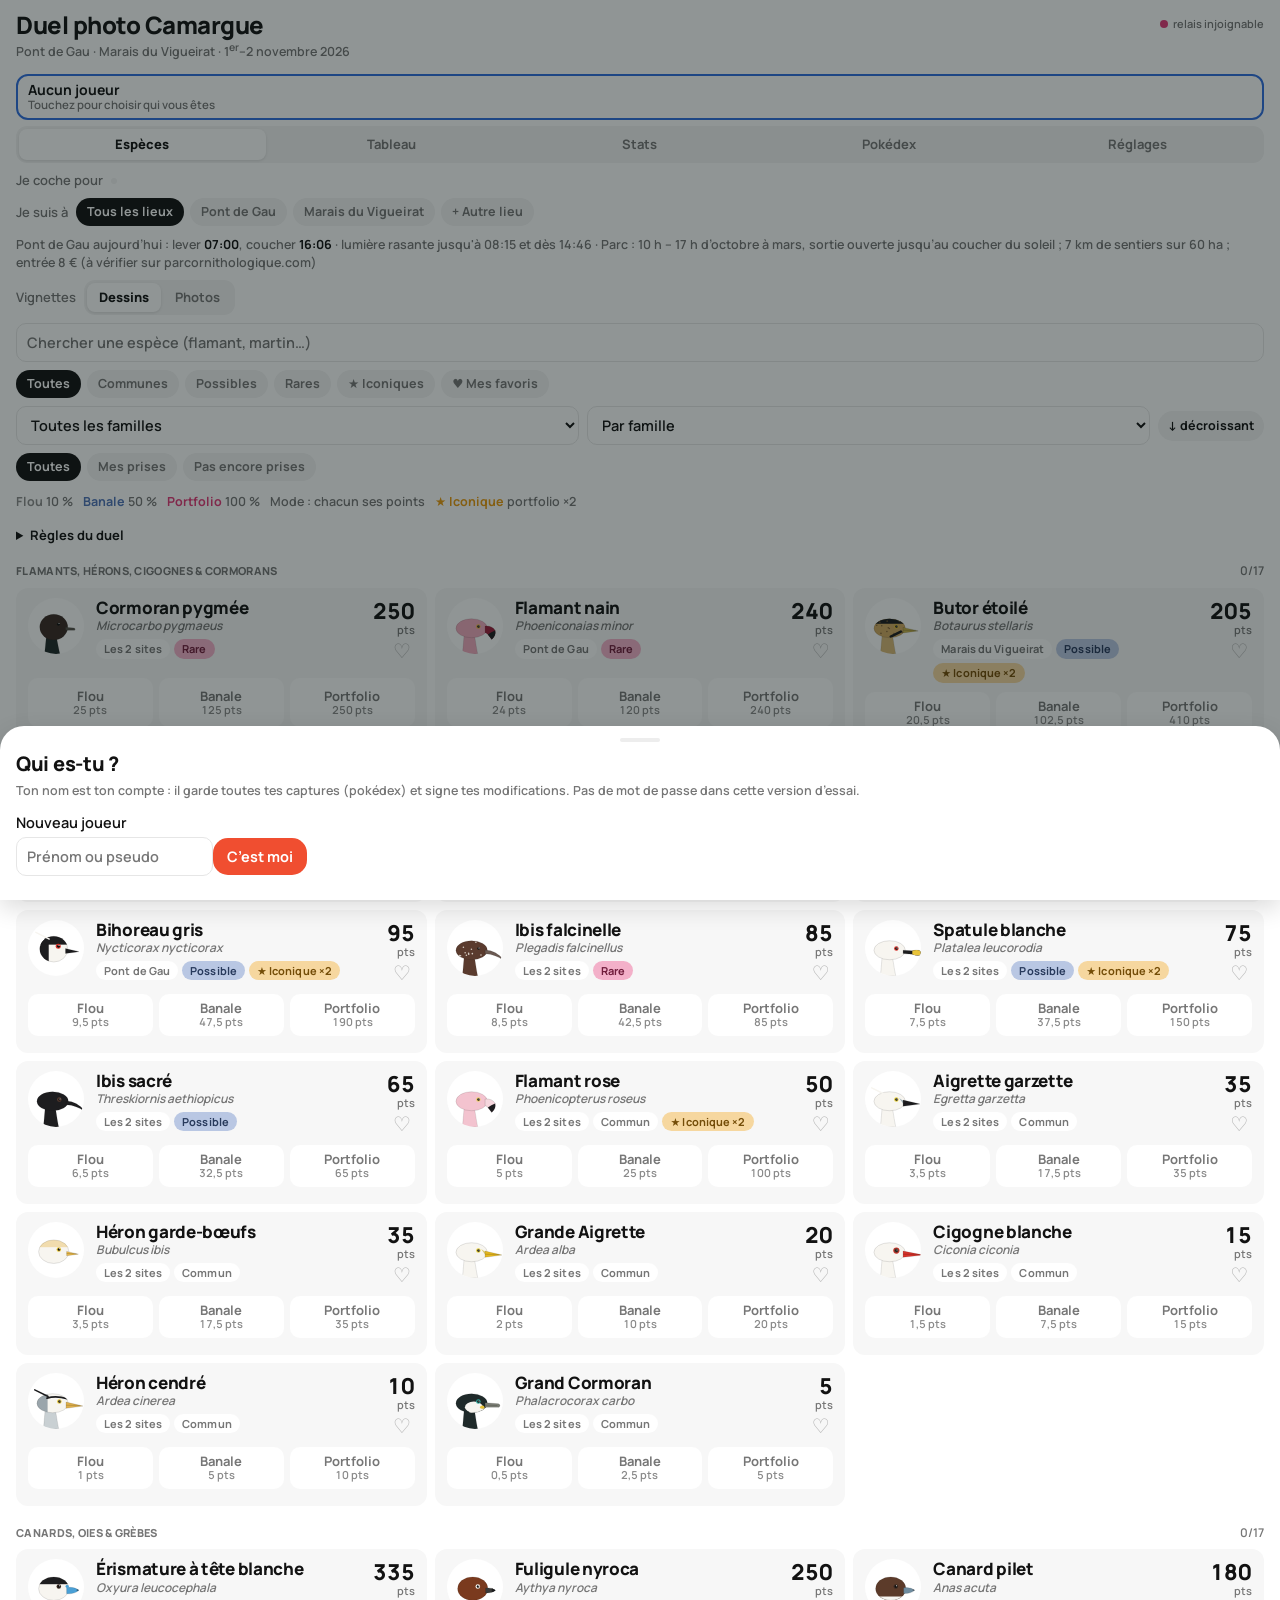
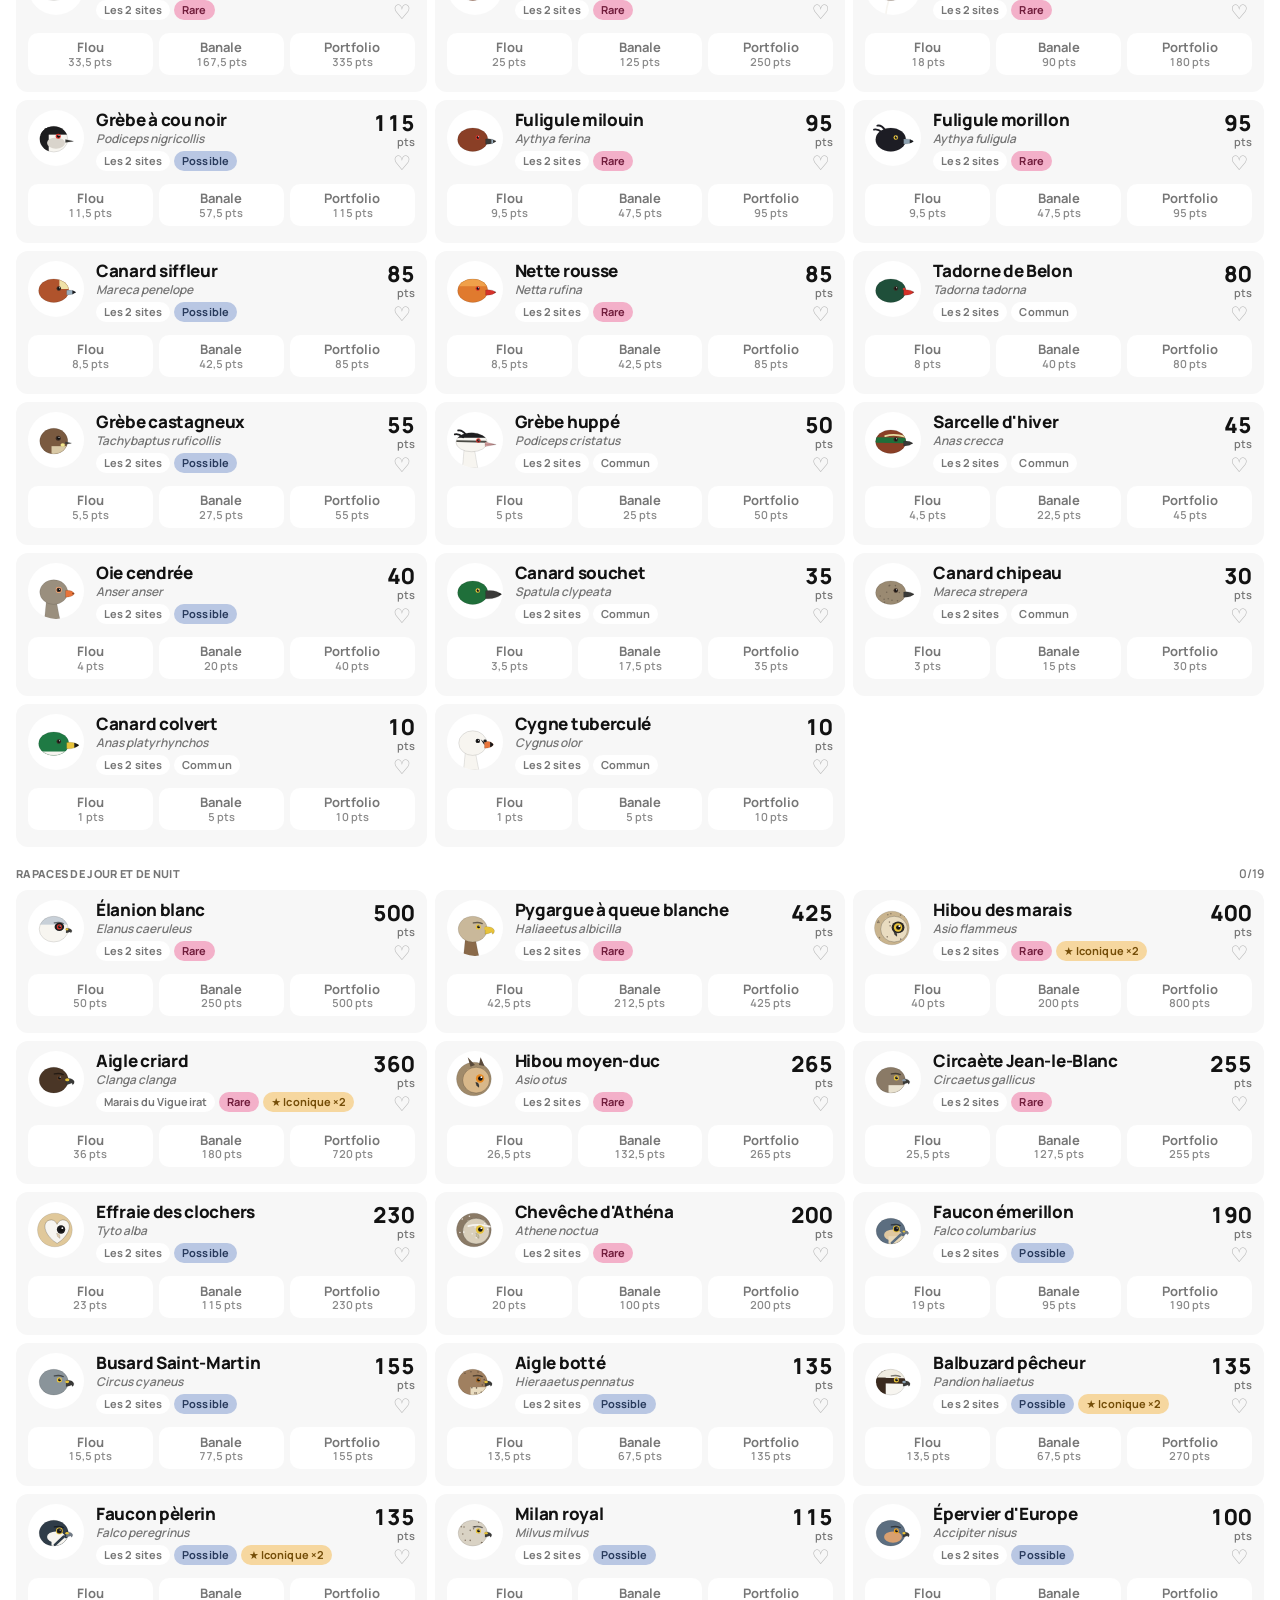
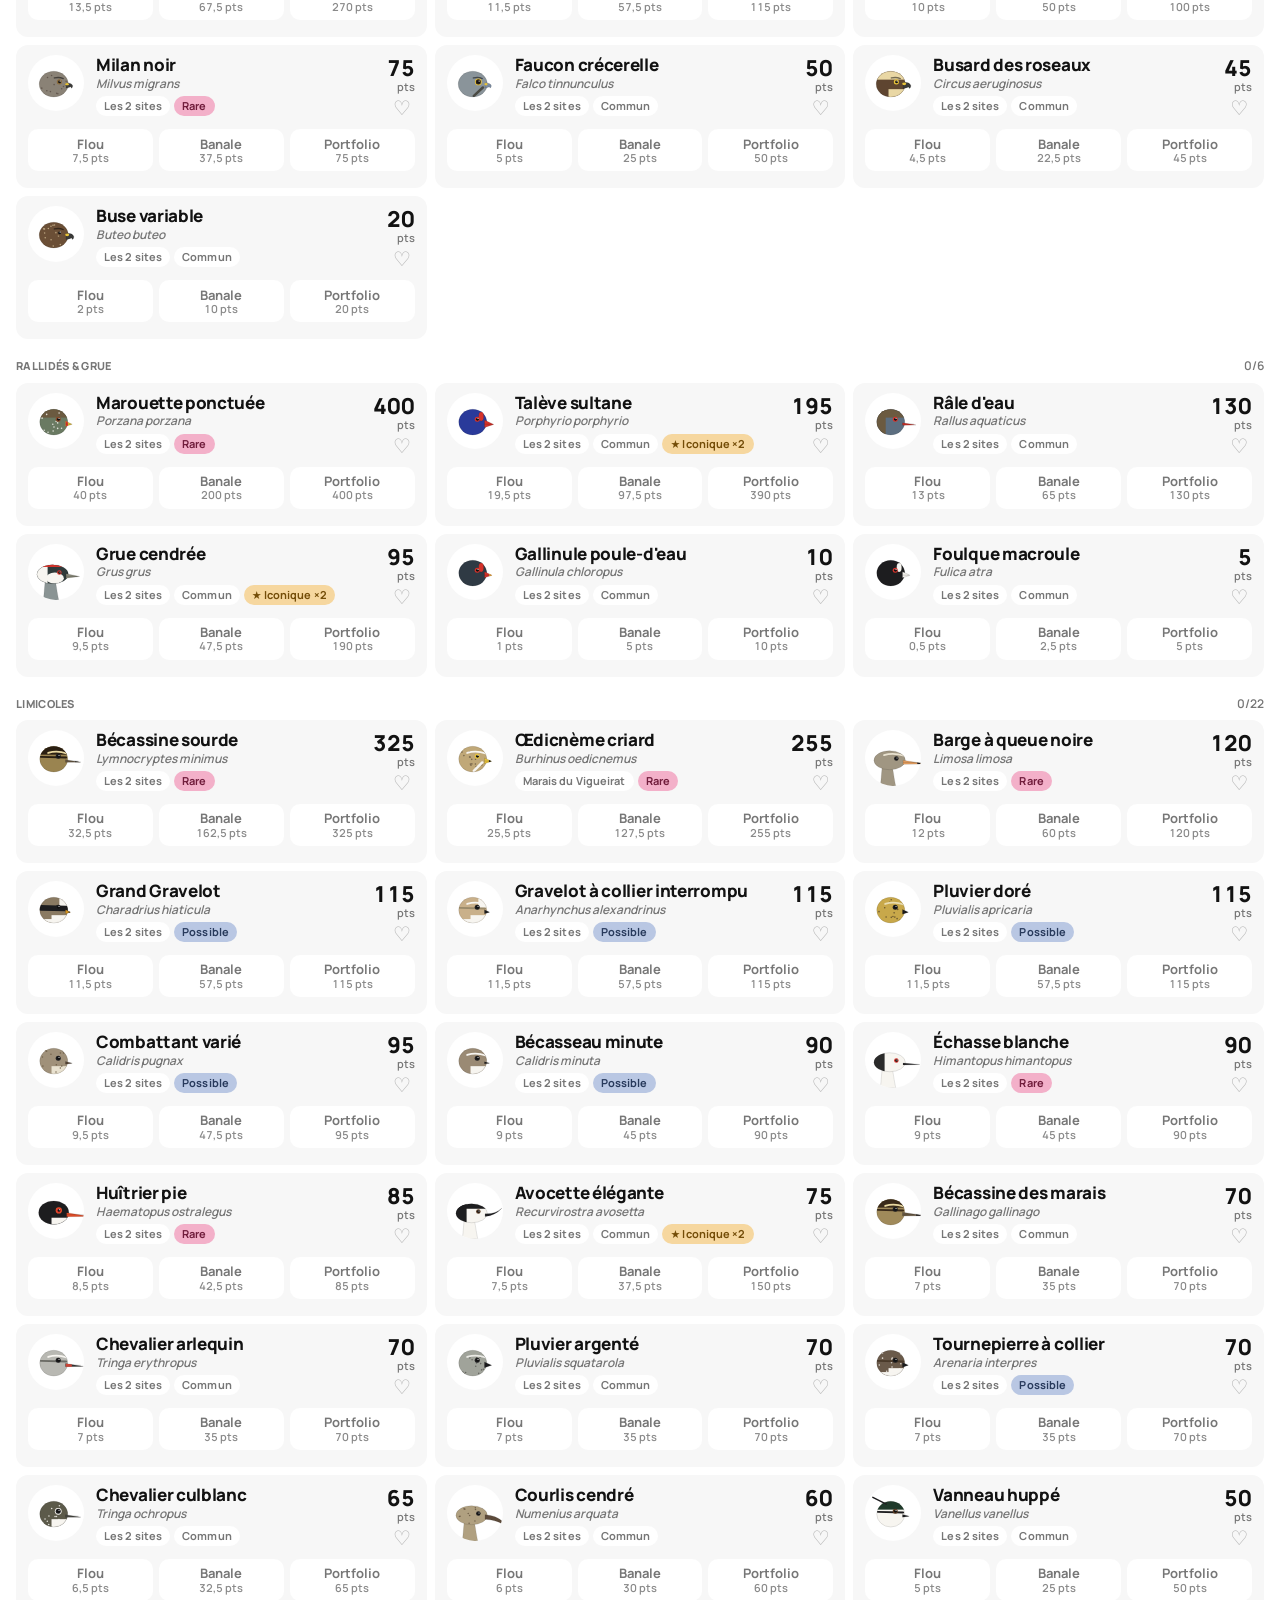
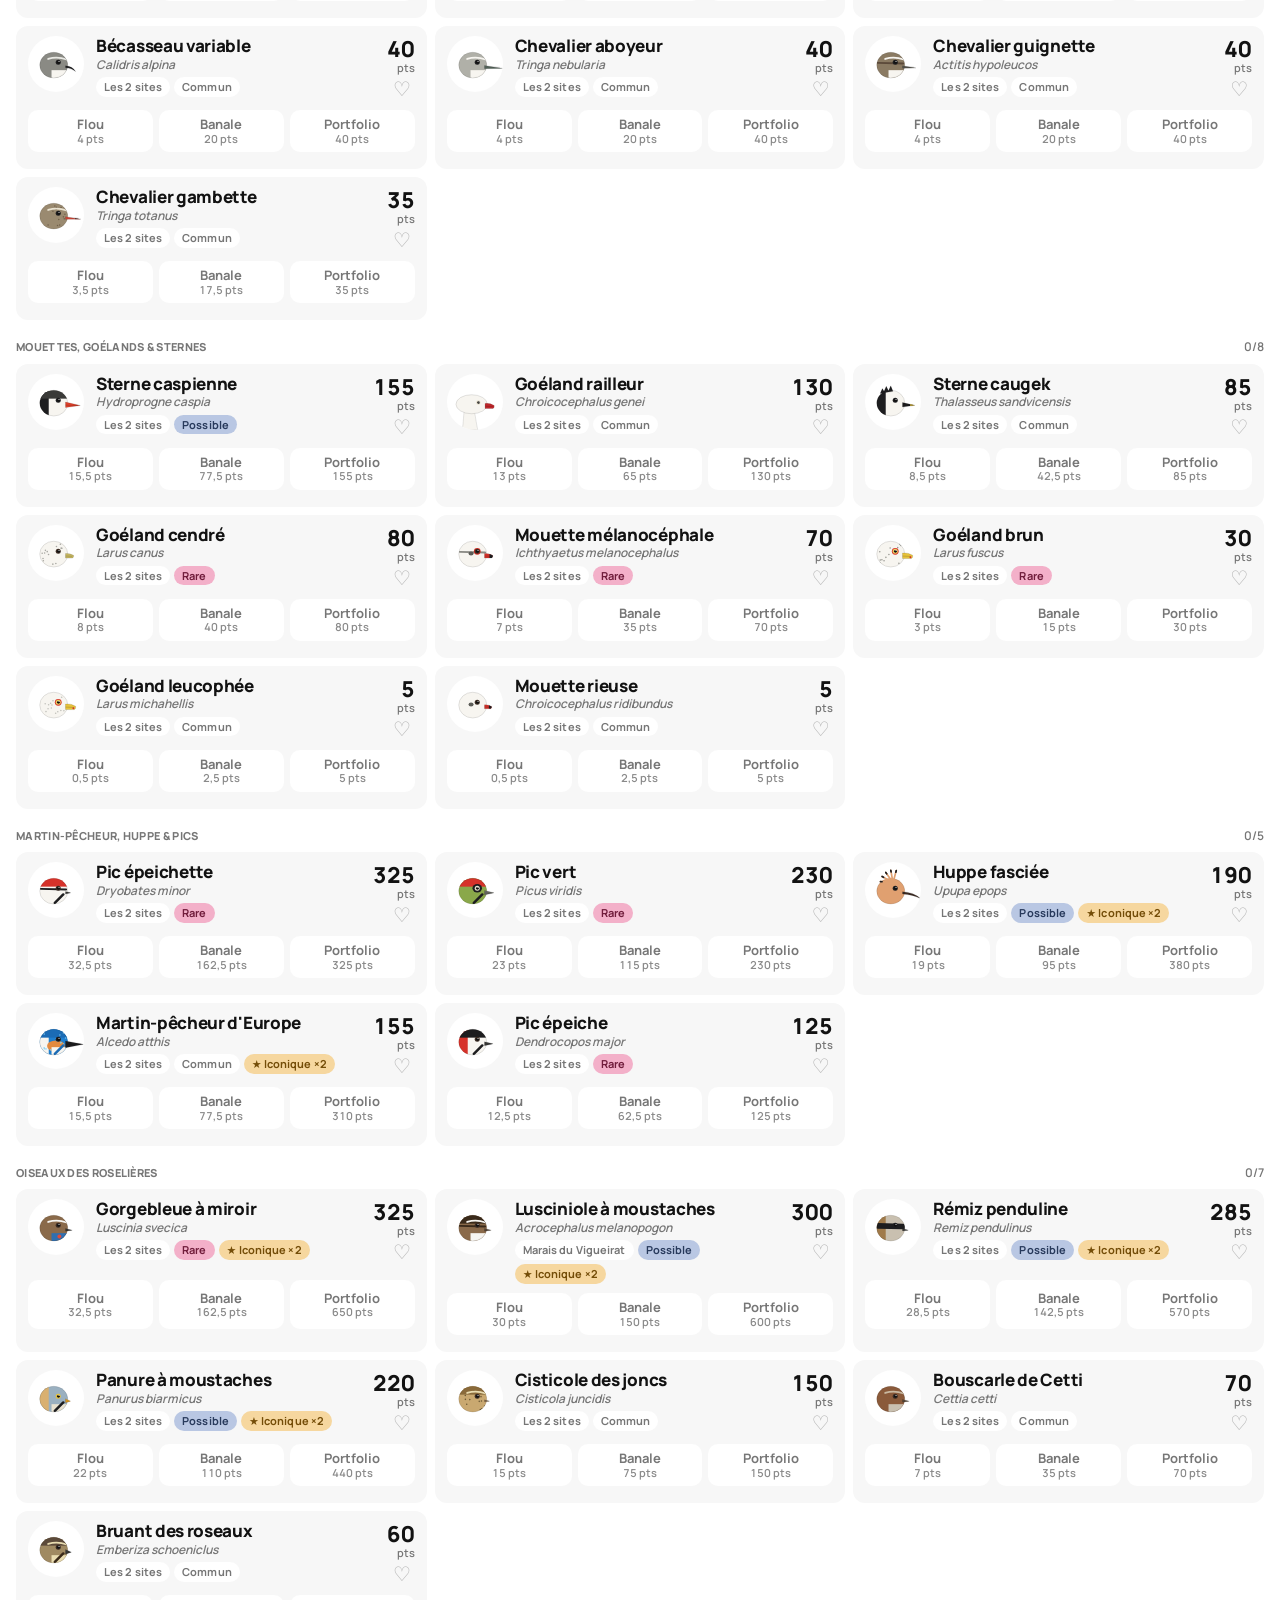
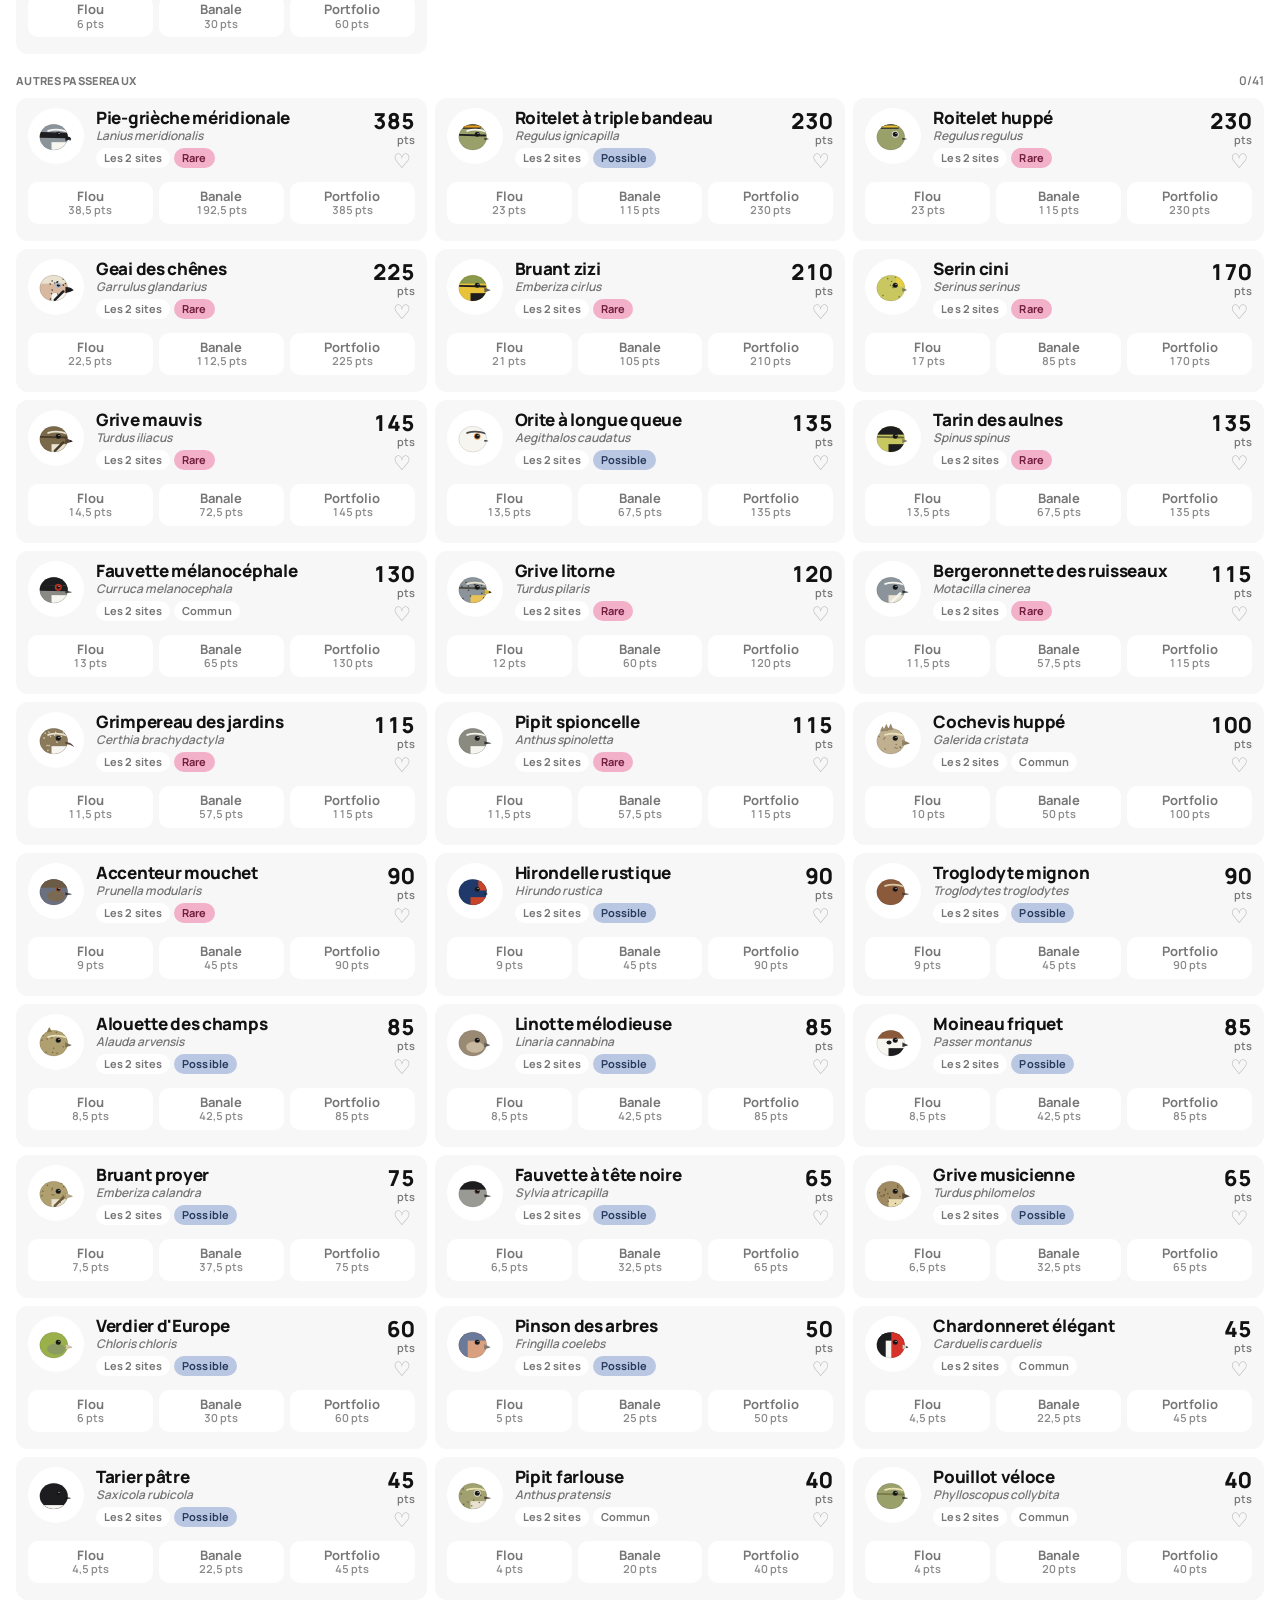
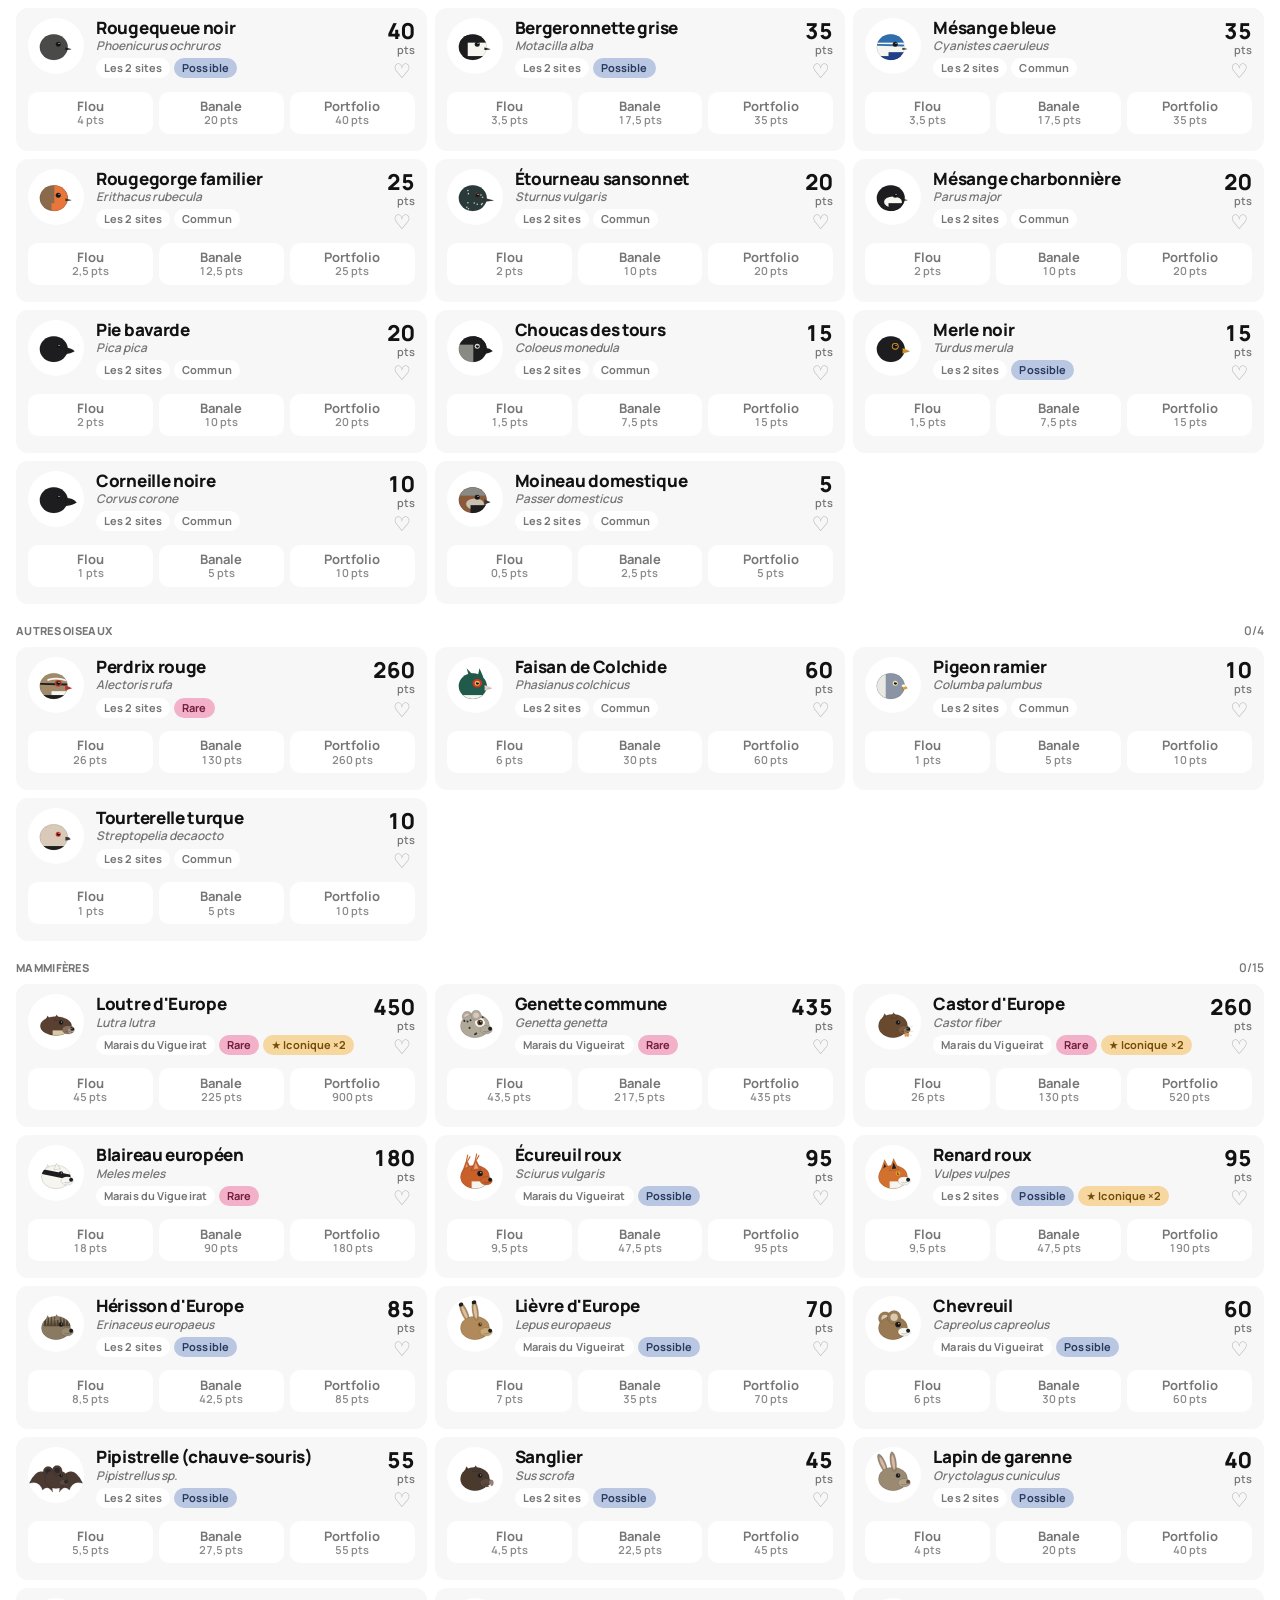
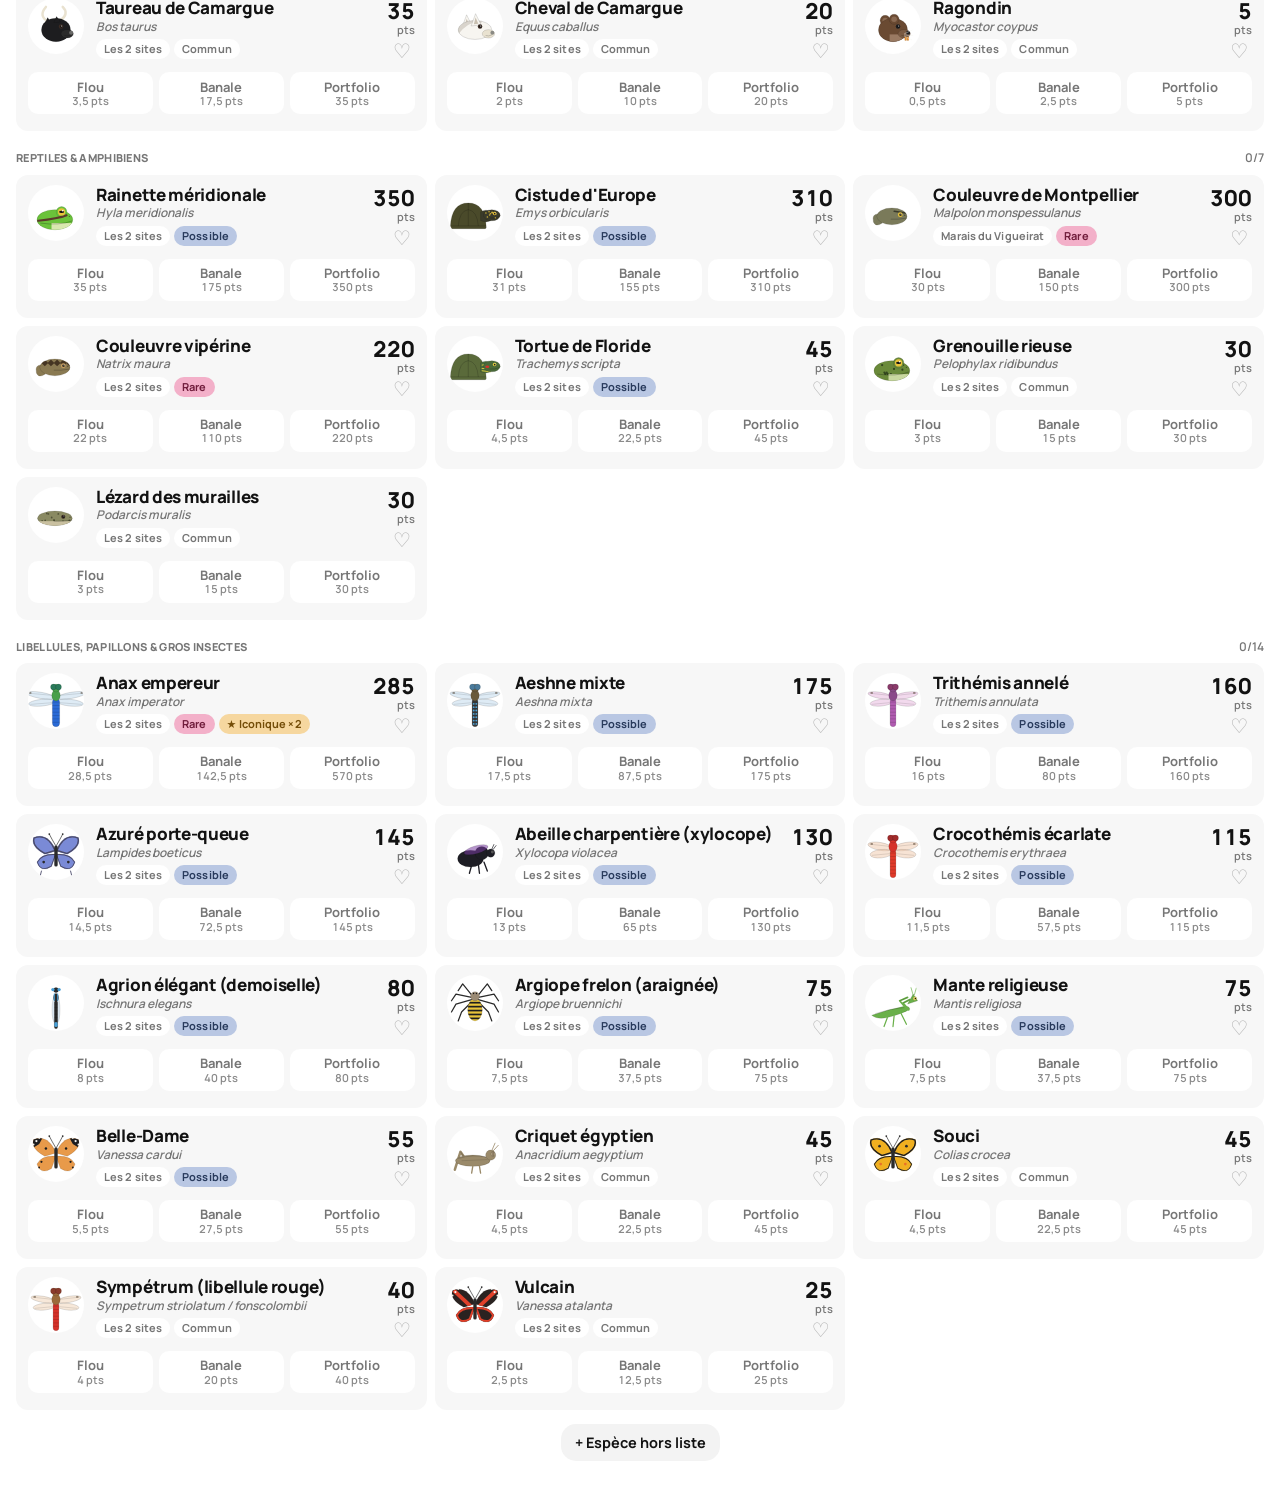
==== commit 0a853868: "Naturadex beta : version affichée Co-Authored-By: Claude Fable 5.1 <noreply@anthropic.com> Claude-Se" ====
--- a/naturadex-beta/index.html
+++ b/naturadex-beta/index.html
@@ -525,6 +525,7 @@
     <p class="hint" style="margin-top:14px">Supprimer mon compte : efface définitivement ce nom, ses captures, favoris, notes, bonus et son pokédex, sur le relais et sur tous les téléphones. Les lieux et relevés qu’il a ajoutés restent, anonymisés.</p>
     <div class="row"><button class="btn danger" type="button" id="acct-erase">Supprimer mon compte…</button></div>
   </div>
+  <p class="hint" id="app-version" style="text-align:center;margin:16px 0 4px">Version du 27/10/2026 14:14</p>
 </section>
 </main>
 
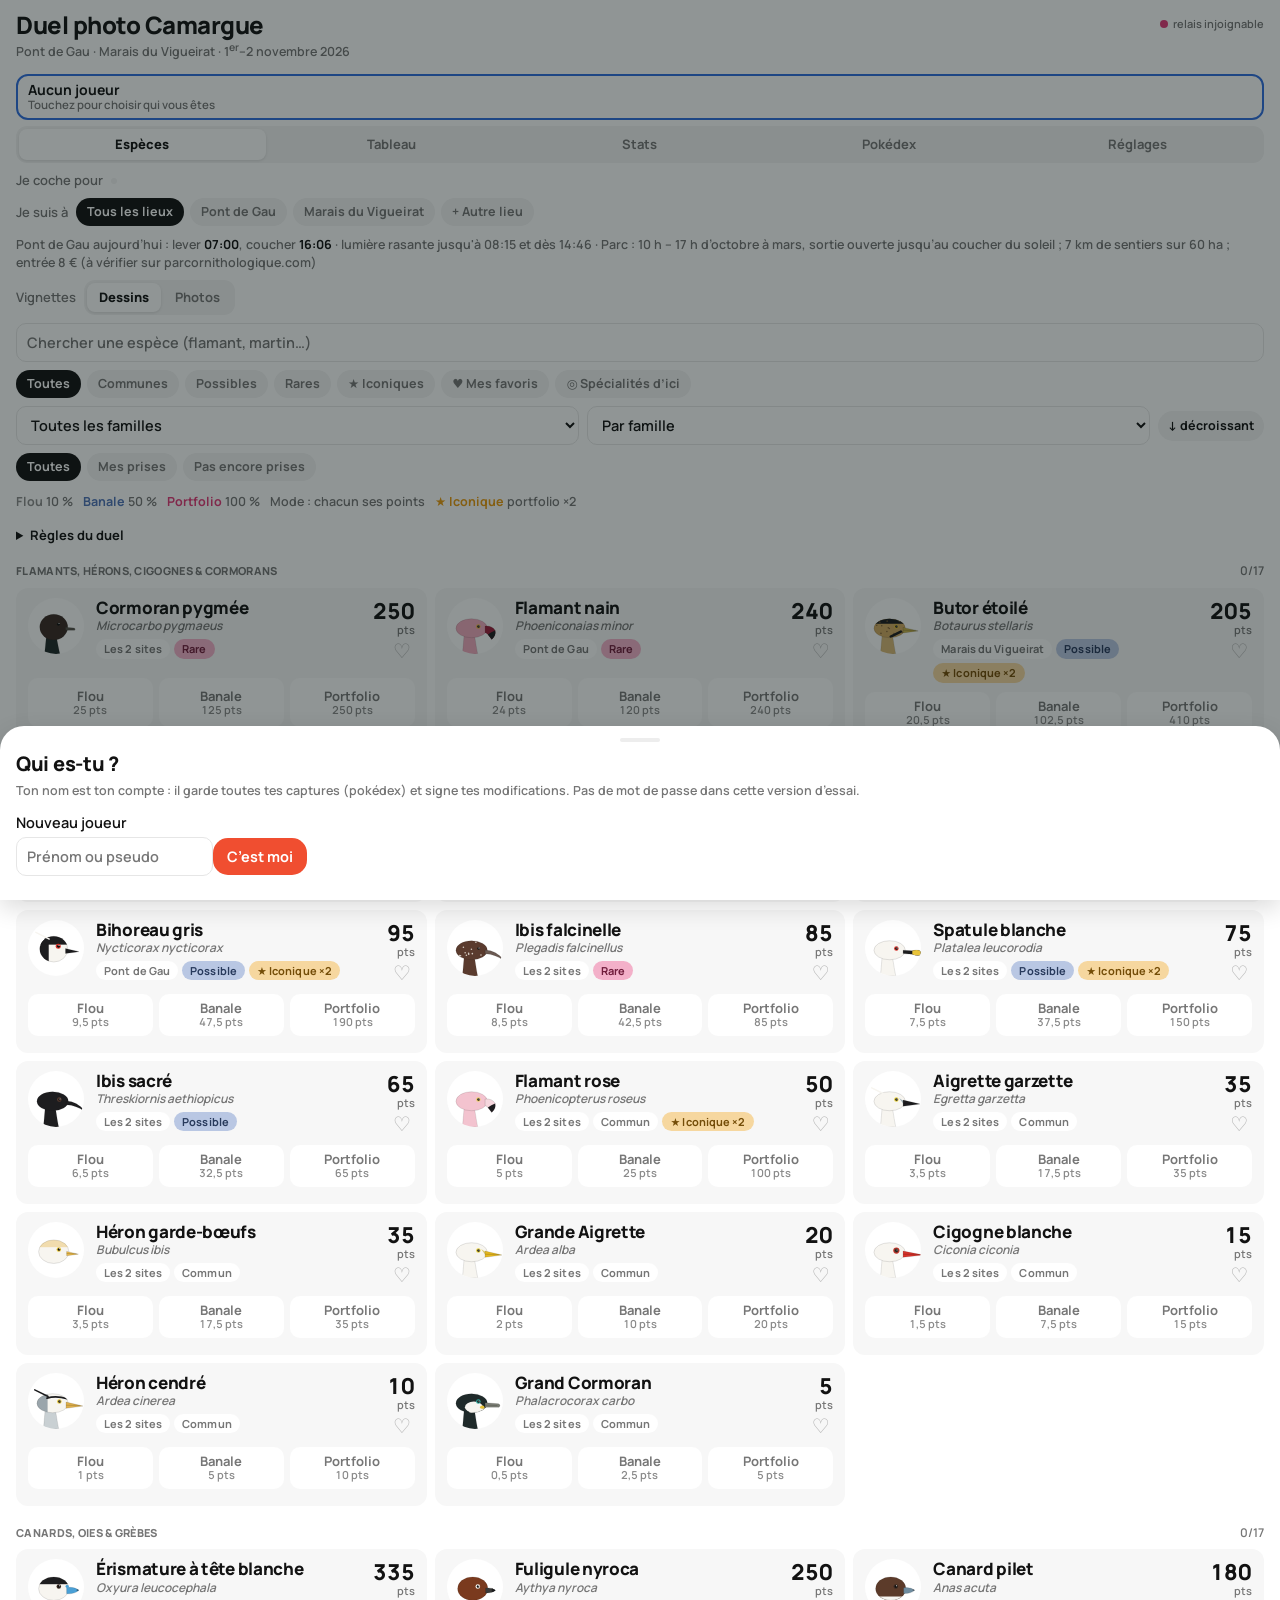
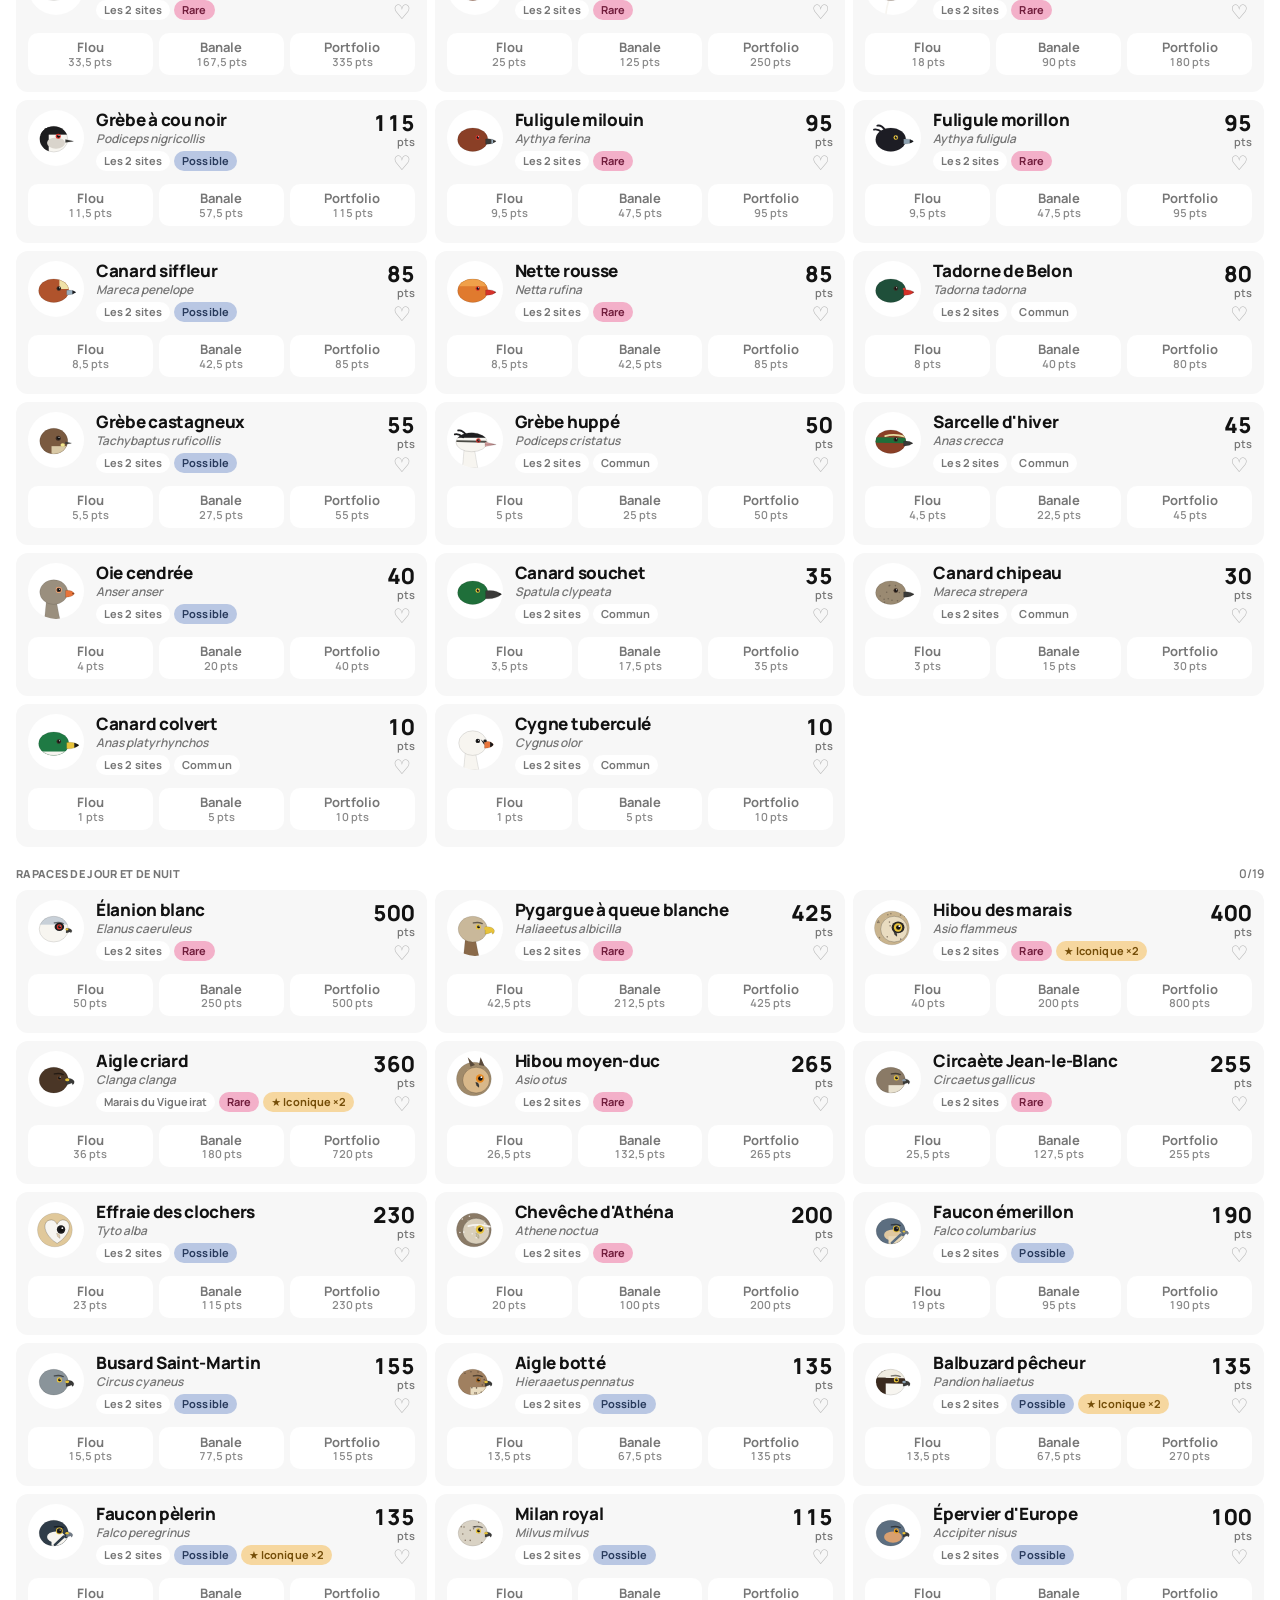
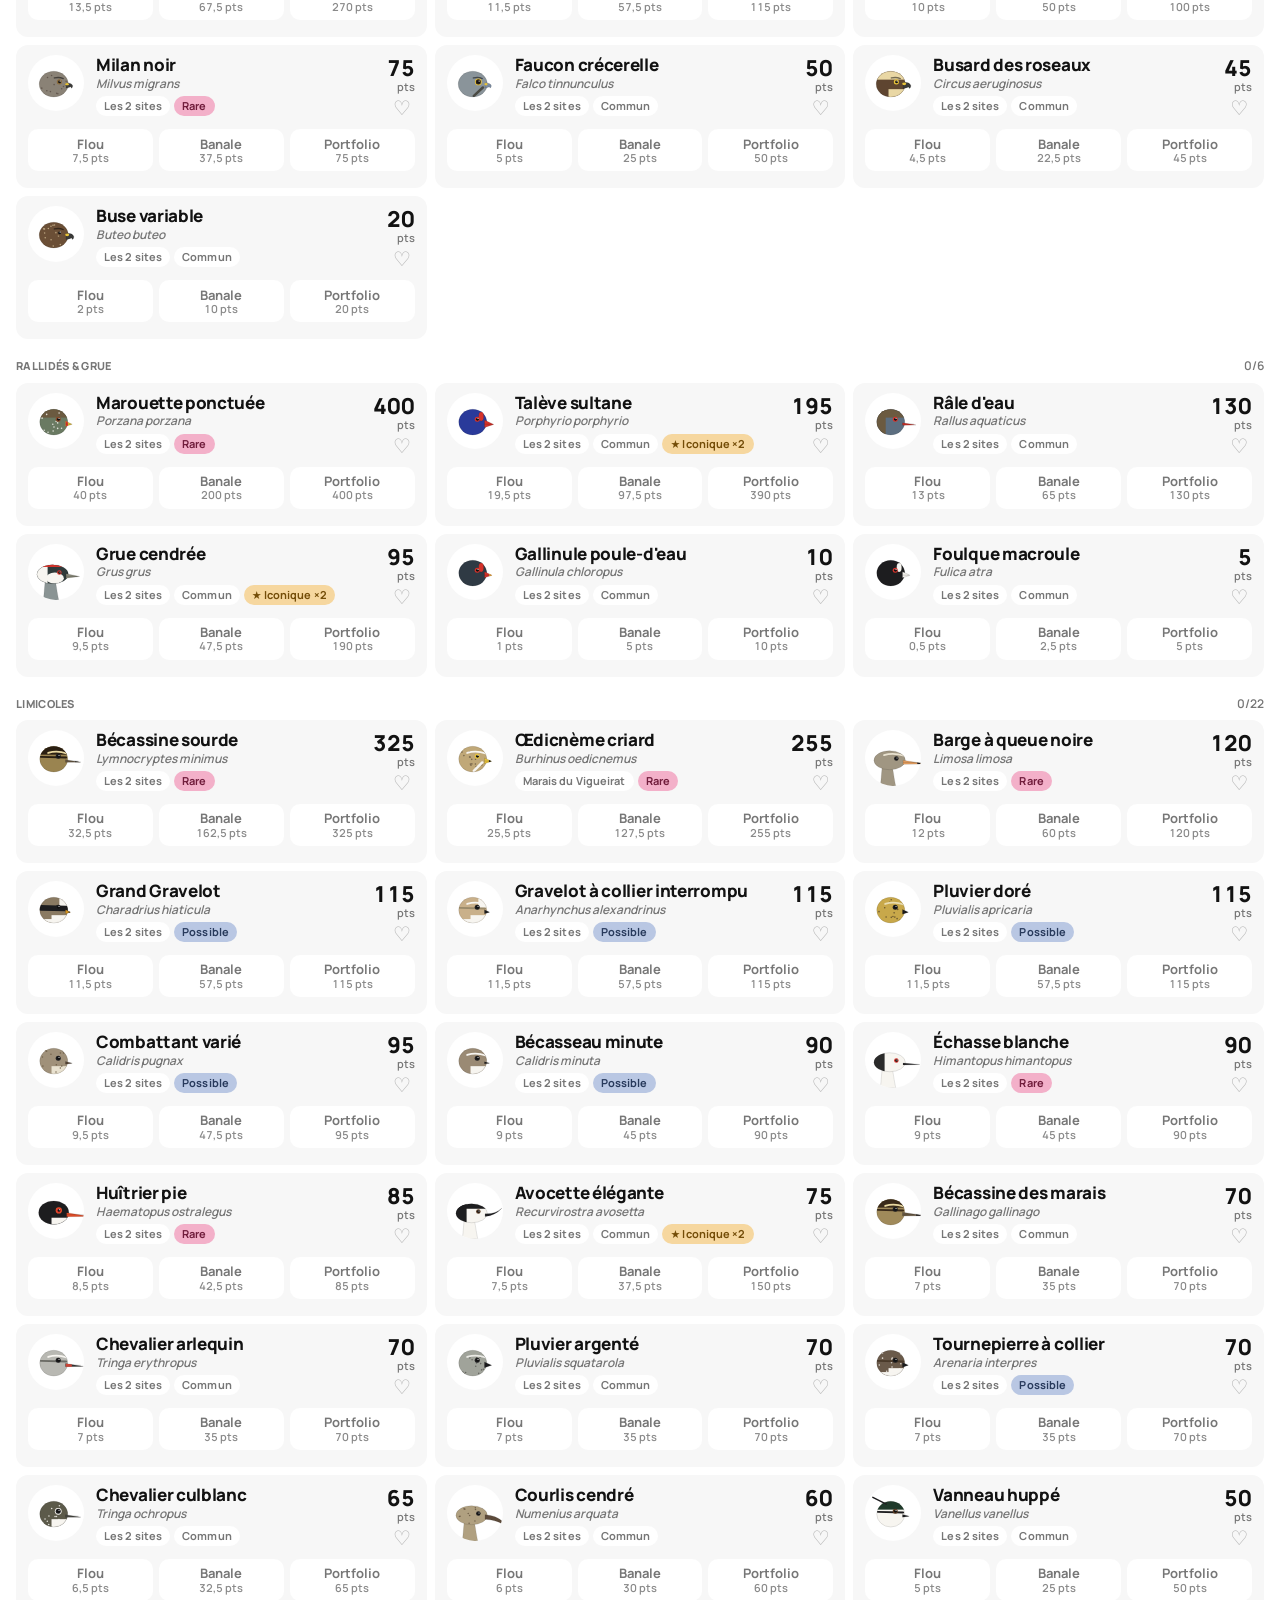
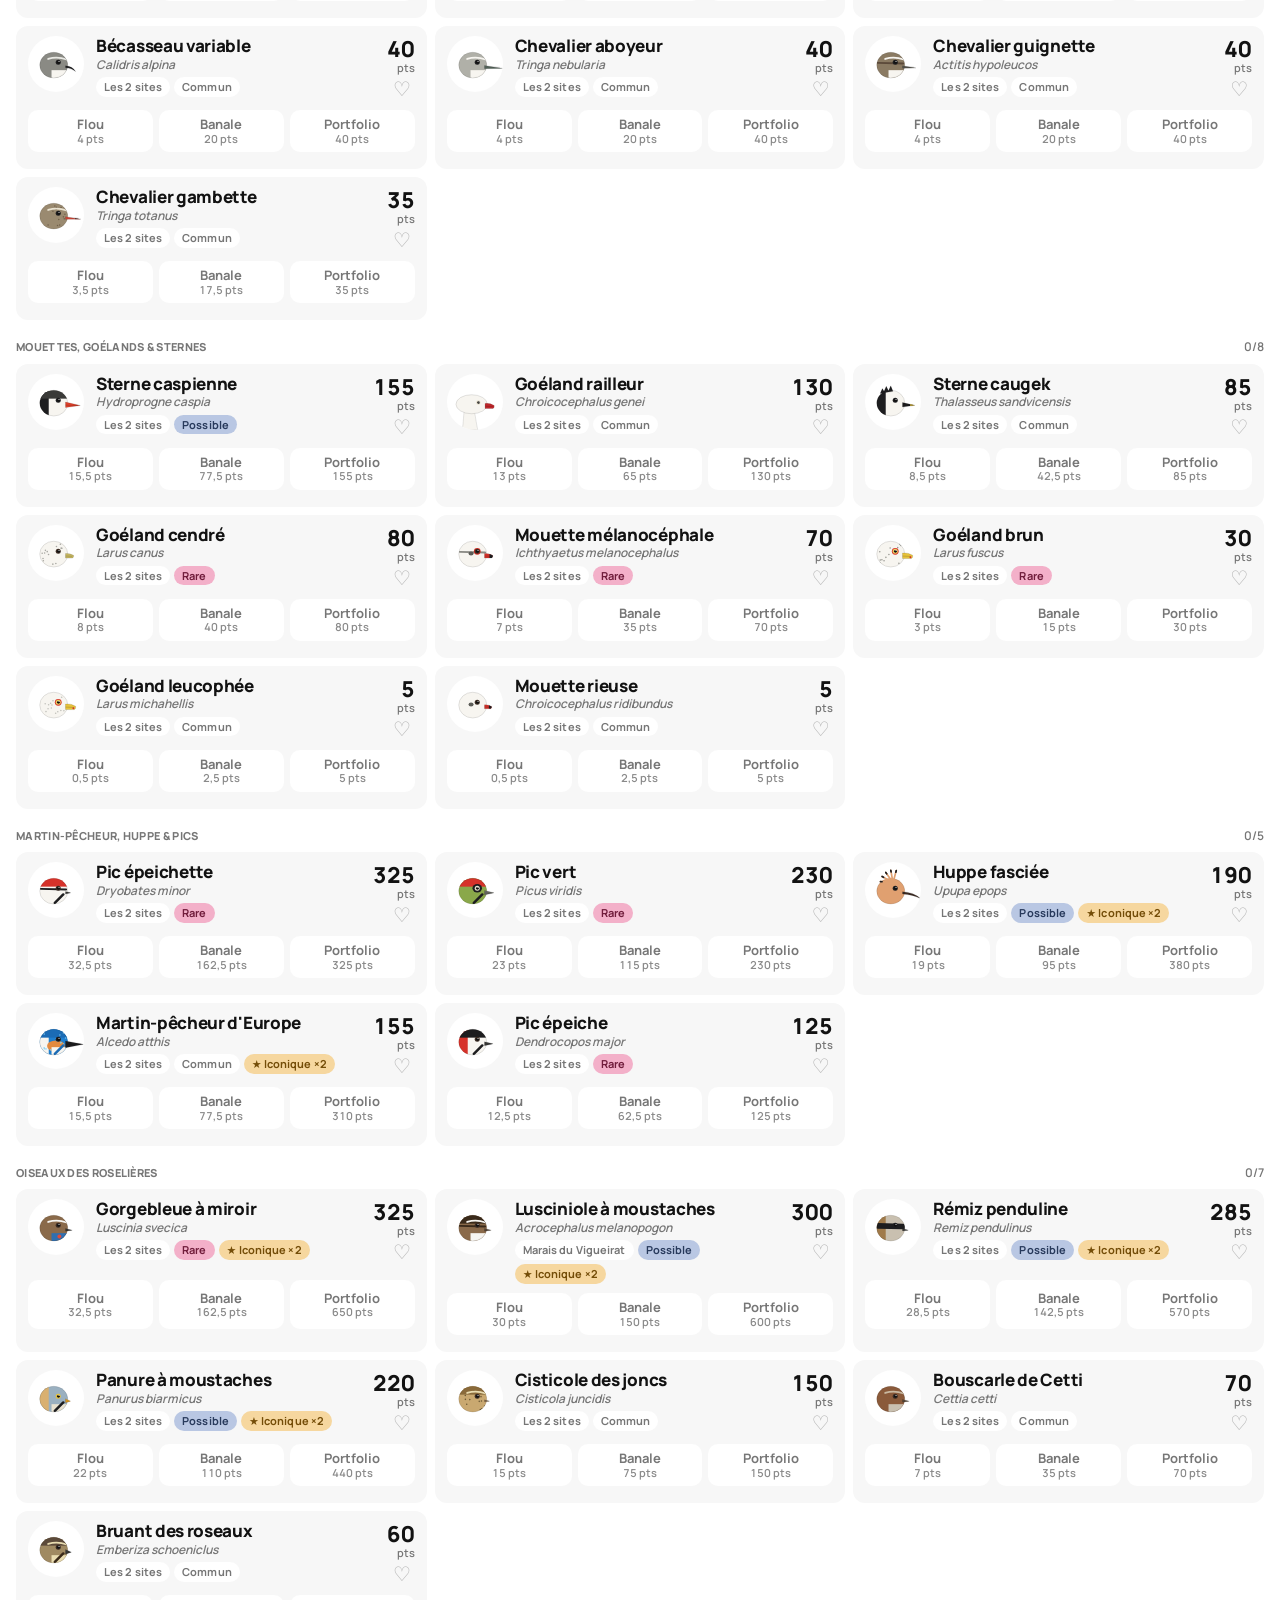
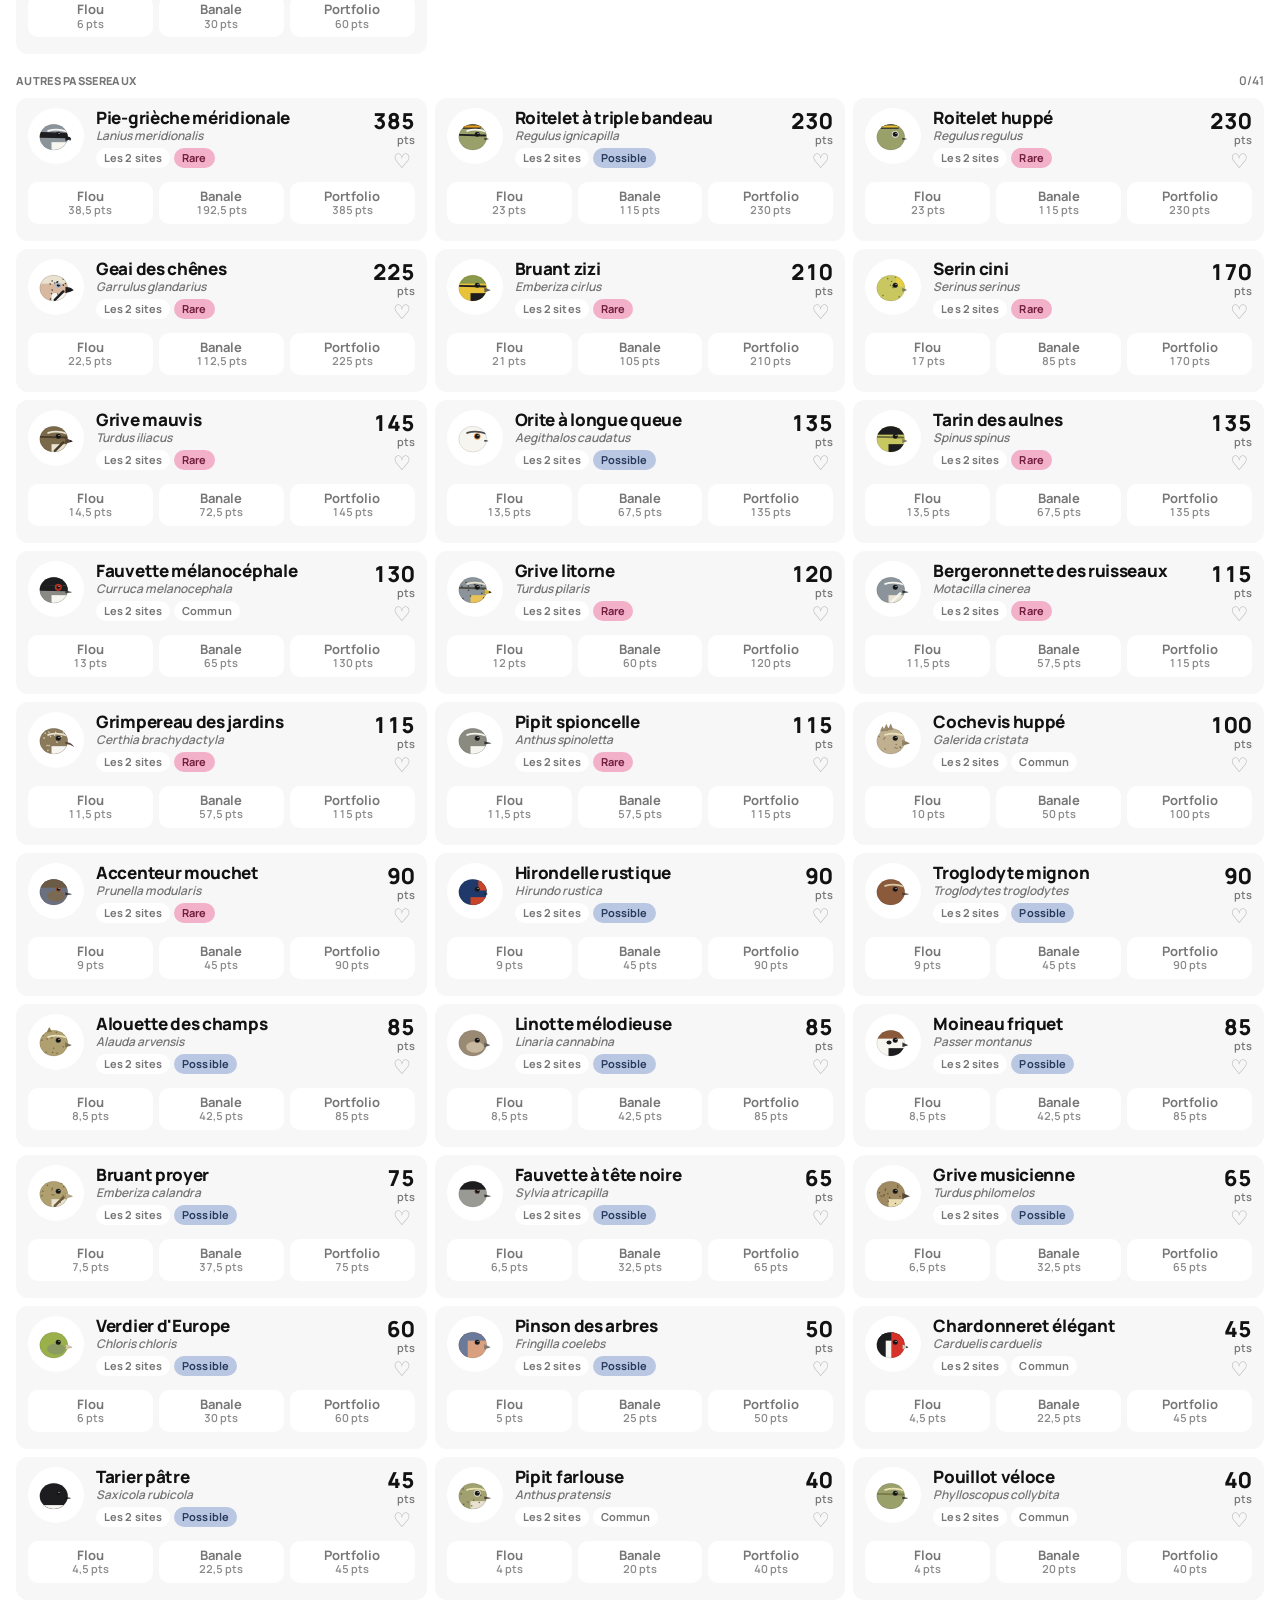
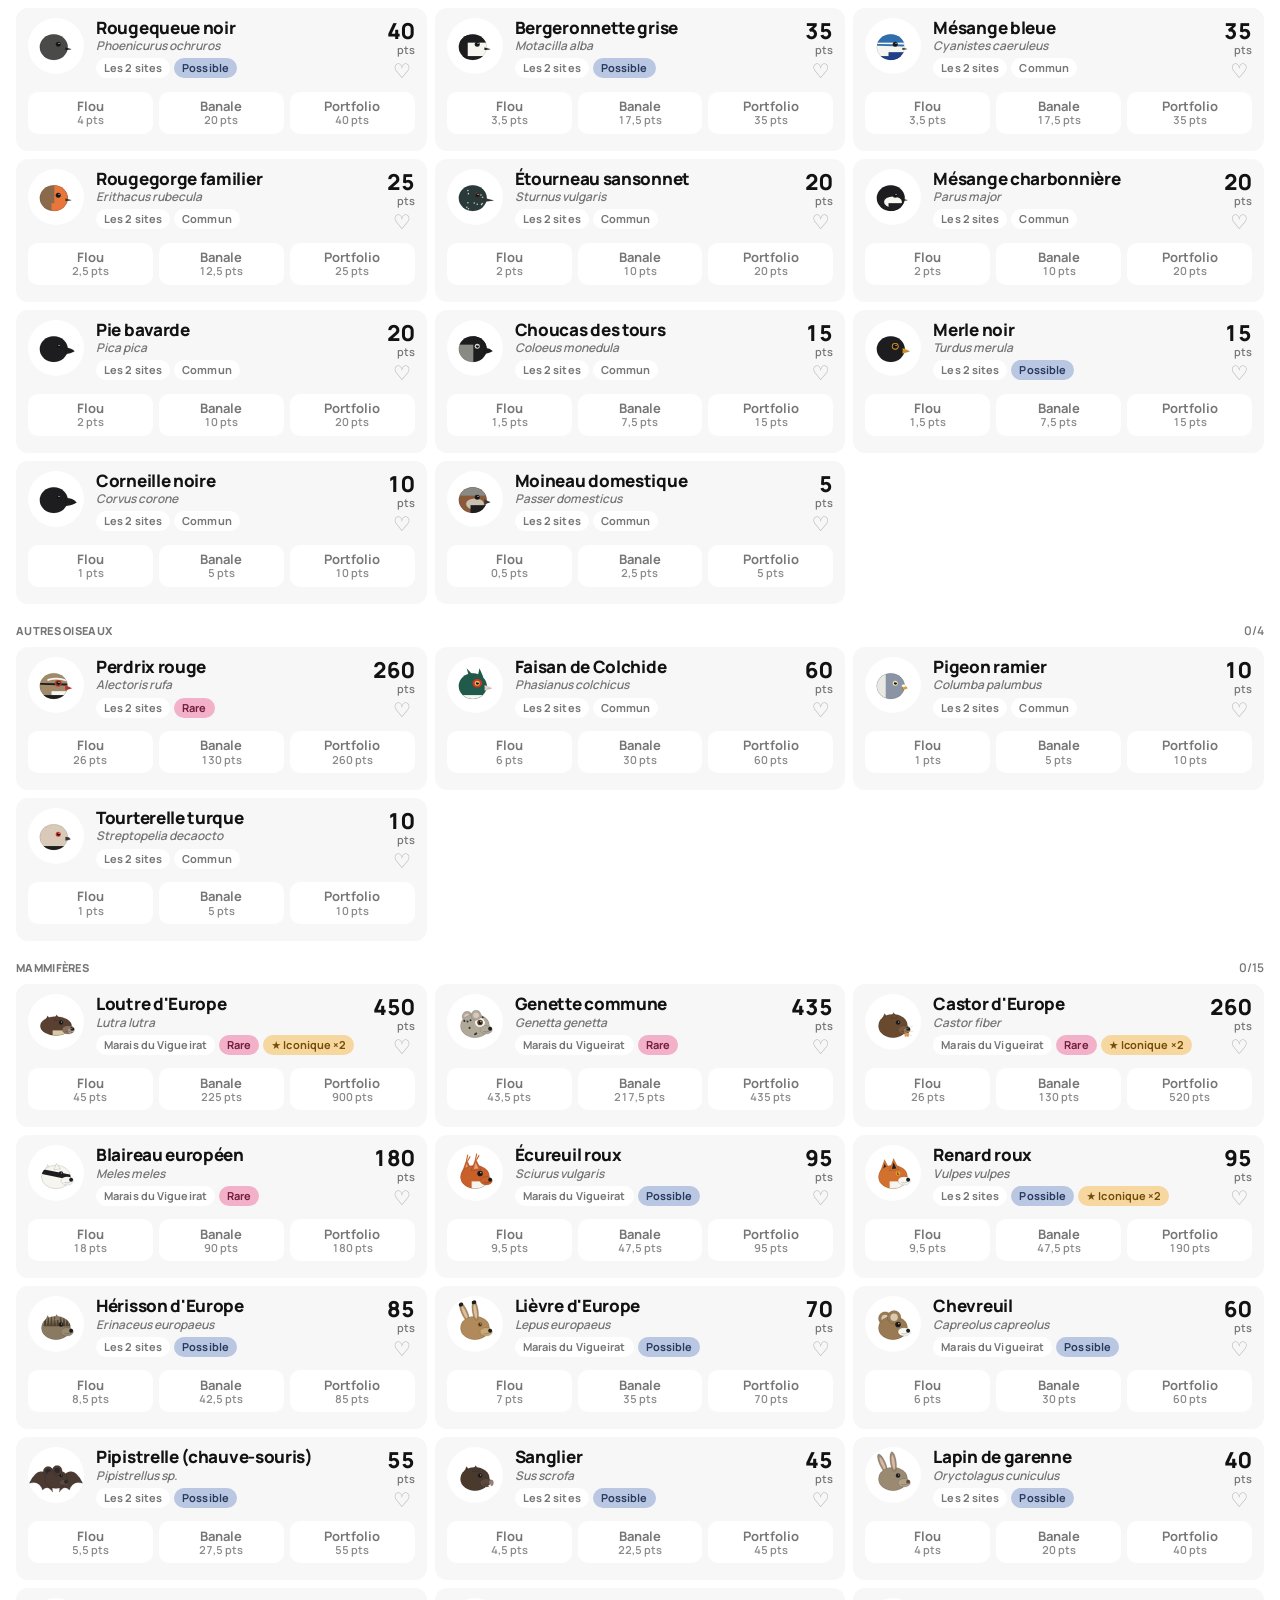
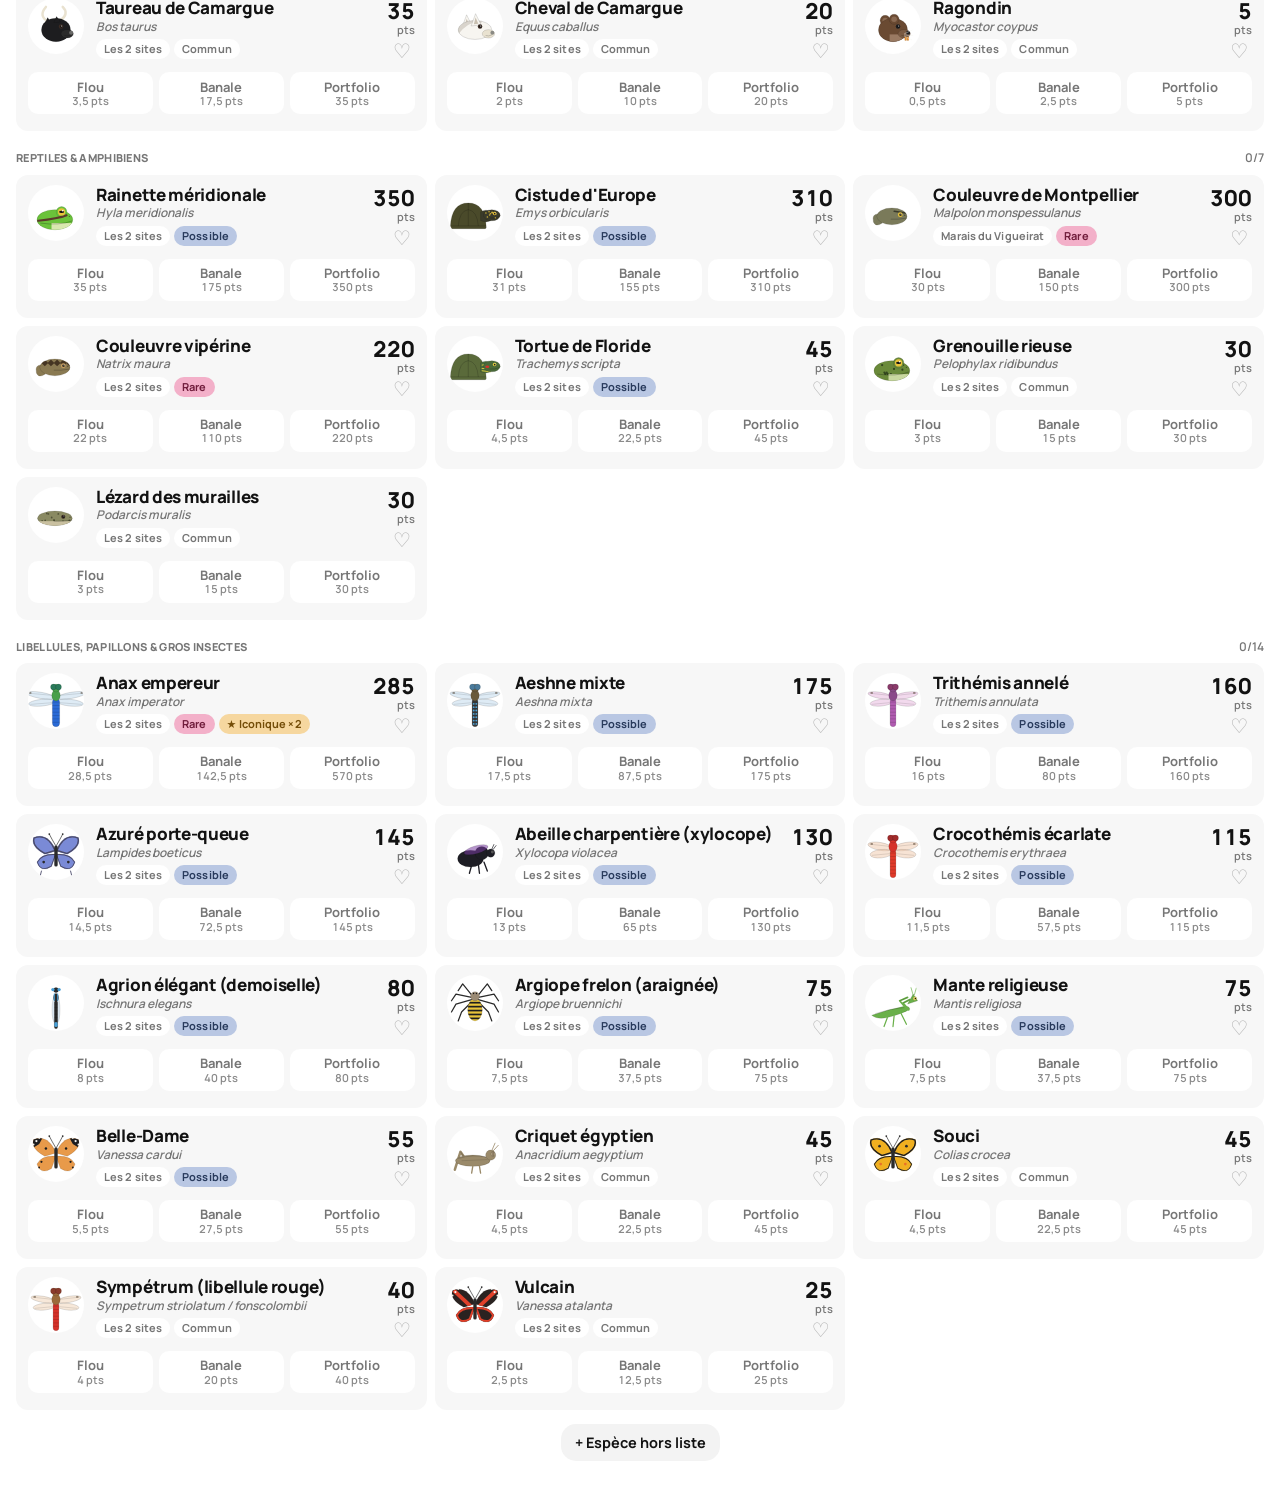
==== commit 6d9086b4: "Naturadex beta : spécialités d'ici Co-Authored-By: Claude Fable 5.1 <noreply@anthropic.com> Claude-S" ====
--- a/naturadex-beta/index.html
+++ b/naturadex-beta/index.html
@@ -2,7 +2,7 @@
 <html lang="fr">
 <head>
 <meta charset="utf-8">
-<meta http-equiv="Content-Security-Policy" content="default-src 'self'; script-src 'self' 'sha256-3Gi1l0nX+HcoMecGN/xbjnIsiKBP1xkJRmA2/ghJ7ZM=' 'sha256-NyI4Uq9qltdaVcoVhCZjvCxVZXvsBTBek9ViT24R0yQ=' 'sha256-nz0UQi7XMlPcIxC+4SqEpyPKY3cgL1fqMOy1pBFH8oY=' 'sha256-po8XboZH7ZgzD9d/nLTBxL3jvetToYHdiFLHVCpmXzE=' 'sha256-S18pspuvVFoUWB+b5SPn6mwrCLSbkDQFw6mtGARB3N4='; style-src 'self' 'unsafe-inline'; img-src 'self' data: blob: https://*.wikimedia.org https://*.wikipedia.org; connect-src 'self' https: wss: http://127.0.0.1:* ws://127.0.0.1:* http://localhost:* ws://localhost:*; font-src 'self' data:; worker-src 'self'; manifest-src 'self'; object-src 'none'; base-uri 'none'; form-action 'none'; frame-src 'none'; media-src 'none'">
+<meta http-equiv="Content-Security-Policy" content="default-src 'self'; script-src 'self' 'sha256-3Gi1l0nX+HcoMecGN/xbjnIsiKBP1xkJRmA2/ghJ7ZM=' 'sha256-WG8nq8p6iYIA/rm4Vib0kAKW1o2ys4qUNZfasKU/qW4=' 'sha256-nz0UQi7XMlPcIxC+4SqEpyPKY3cgL1fqMOy1pBFH8oY=' 'sha256-CqggANazlmDNGS92TKVtb4NLQvf+IbEjU3zP64pW0gM=' 'sha256-S18pspuvVFoUWB+b5SPn6mwrCLSbkDQFw6mtGARB3N4='; style-src 'self' 'unsafe-inline'; img-src 'self' data: blob: https://*.wikimedia.org https://*.wikipedia.org; connect-src 'self' https: wss: http://127.0.0.1:* ws://127.0.0.1:* http://localhost:* ws://localhost:*; font-src 'self' data:; worker-src 'self'; manifest-src 'self'; object-src 'none'; base-uri 'none'; form-action 'none'; frame-src 'none'; media-src 'none'">
 <meta name="viewport" content="width=device-width,initial-scale=1,viewport-fit=cover">
 <meta name="theme-color" content="#0e5c6b">
 <meta name="apple-mobile-web-app-capable" content="yes">
@@ -93,6 +93,7 @@
 .chips{display:flex;flex-wrap:wrap;gap:6px}
 .chips .chip{border:0;background:var(--surface-2);border-radius:var(--radius-chip);padding:5px 11px;font-size:12.5px;font-weight:700;color:var(--ink-2);cursor:pointer;min-height:28px}
 .chips .chip[aria-pressed="true"]{background:var(--ink);color:var(--ink-inv)}
+.tag.spec{background:var(--good-fill);color:var(--good-on)}
 .chips .chip.ico[aria-pressed="true"]{background:var(--ico-fill);color:var(--ico-on)}
 .row{display:flex;gap:8px;flex-wrap:wrap;align-items:center}
 .row select{flex:1;min-width:140px}
@@ -345,6 +346,7 @@
       <button type="button" class="chip" data-v="3" aria-pressed="false">Rares</button>
       <button type="button" class="chip ico" id="ico-chip" aria-pressed="false">★ Iconiques</button>
       <button type="button" class="chip fav" id="fav-chip" aria-pressed="false">♥ Mes favoris</button>
+      <button type="button" class="chip spec" id="spec-chip" aria-pressed="false" title="Moins rares ici et maintenant que dans le monde : part dans les observations du lieu à cette période, rapportée à la part mondiale de l’espèce">◎ Spécialités d’ici</button>
     </div>
     <div class="row">
       <select id="group-sel" aria-label="Famille"><option value="all">Toutes les familles</option></select>
@@ -357,6 +359,7 @@
         <option value="c2">Par rareté ici</option>
         <option value="c3">Par rareté à cette période</option>
         <option value="c4">Par difficulté photo</option>
+        <option value="ratio">Par spécialité d’ici</option>
       </select>
       <button type="button" class="btn small" id="sort-dir" aria-label="Sens du tri" title="Sens du tri">↓ décroissant</button>
     </div>
@@ -525,7 +528,7 @@
     <p class="hint" style="margin-top:14px">Supprimer mon compte : efface définitivement ce nom, ses captures, favoris, notes, bonus et son pokédex, sur le relais et sur tous les téléphones. Les lieux et relevés qu’il a ajoutés restent, anonymisés.</p>
     <div class="row"><button class="btn danger" type="button" id="acct-erase">Supprimer mon compte…</button></div>
   </div>
-  <p class="hint" id="app-version" style="text-align:center;margin:16px 0 4px">Version du 27/10/2026 14:14</p>
+  <p class="hint" id="app-version" style="text-align:center;margin:16px 0 4px">Version du 27/10/2026 14:25</p>
 </section>
 </main>
 
@@ -1200,6 +1203,20 @@
 function sitesOf(v,sp){if(sp.disc) return sp.lieux.slice();const s=String(sp.site||'');let out=[];
   if(s==='*') out=Object.keys(LIEUX).concat(Object.keys(v.lieux));else{if(s.includes('PG')) out.push('pg');if(s.includes('MV')) out.push('mv');if(/^l-/.test(s)&&v.lieux[s]) out.push(s)}
   for(const lid of (v.present[sp.id]||[])) if(!out.includes(lid)) out.push(lid);return out}
+/* Spécialité d'ici : part de l'espèce dans les observations GBIF du lieu sur la période, rapportée à sa part dans les
+   observations mondiales de sa classe. ×12 = douze fois plus fréquente ici et maintenant que dans le monde ; ×0,3 = plus rare
+   ici qu'ailleurs. Totaux mondiaux approximatifs (ordre de grandeur GBIF) : ils fixent l'échelle des rapports, pas leur ordre. */
+const WORLD_TOTAL={b:2.5e9,m:4e7,hi:1.5e8};
+const lieuTotalsMemo=new WeakMap();
+function lieuTotals(v,lieu){ /* Σ des comptes de période par classe, sur les espèces connues du lieu (mémorisé par état) */
+  let m=lieuTotalsMemo.get(v);if(!m){m={};lieuTotalsMemo.set(v,m)}if(m[lieu]) return m[lieu];
+  const t={b:0,m:0,hi:0};for(const sp of allSpecies()){const c=lieuCounts(v,lieu,sp.id);if(c&&c[0]>0) t[worldKind(sp)]+=c[0]}m[lieu]=t;return t}
+function localRatio(v,sp,lieu){ /* {r,cp,tp,share,wshare} ou null sans données (espèce sans compte mondial, lieu sans relevé, domestique) */
+  if(!lieu||!sp||sp.dom||!Number.isFinite(sp.wc)||sp.wc<=0) return null;const c=lieuCounts(v,lieu,sp.id);if(!c) return null;
+  const kind=worldKind(sp),tp=lieuTotals(v,lieu)[kind];if(!tp) return null;
+  const share=c[0]/tp,wshare=sp.wc/WORLD_TOTAL[kind];return {r:share/wshare,cp:c[0],tp,share,wshare}}
+const fmtRatio=r=>'×'+(r>=10?Math.round(r).toLocaleString('fr-FR'):r>=1?r.toLocaleString('fr-FR',{maximumFractionDigits:1}):r.toLocaleString('fr-FR',{maximumFractionDigits:2}));
+const fmtShare=x=>(x*100).toLocaleString('fr-FR',x>=0.001?{maximumFractionDigits:1}:{maximumSignificantDigits:2})+' %';
 function lieuCounts(v,lid,sid){ /* [période, année, rang] des observations GBIF du secteur */
   if(GBIF_COUNTS[lid]) return GBIF_COUNTS[lid][sid]||null;const L=v.lieuSpecies[lid];if(!L) return null;if(L.b[sid]) return L.b[sid];const s=L.sp.find(x=>x.id===sid);return s?[s.cp||0,s.cy||0,s.rk||0]:null}
 const GEN_HEAD=[{s:'long',c:'#b9bfb6',bl:{t:'dagger',c:'#8a8a84'}},{s:'duck',c:'#b9bfb6',bl:{t:'duck',c:'#8a8a84'}},{s:'raptor',c:'#b9bfb6',bl:{t:'hook',c:'#3a3a38',cere:'#c9c0a0'},ey:{i:'#8a8a64'}},{c:'#b9bfb6',bl:{t:'cone',c:'#8a8a84'}},{c:'#b9bfb6',bl:{t:'long',c:'#8a8a84'}},{c:'#e9e9e4',bl:{t:'gull',c:'#c9b860'}},{c:'#b9bfb6',bl:{t:'chisel',c:'#3a3a38'}},{c:'#c9c0a0',bl:{t:'fine',c:'#3a3a38'}},{c:'#b9bfb6',bl:{t:'cone',c:'#3a3a38'}},{c:'#b9bfb6',bl:{t:'pigeon',c:'#3a3a38'}},{k:'m',c:'#b9bfb6',ears:'round',sn:'#c9c9c4'},{k:'h',t:'lizard',c:'#b9bfb6',ey:{i:'#3a2a22'}},{k:'i',t:'butterfly',wc:'#c9c9c4',border:'#8a8a84'}];
@@ -1625,7 +1642,7 @@
 if(legacyImported) writeLS(gameKey(gameId),{v:3,log}); /* écrit tout de suite : l'import n'a lieu qu'une fois */
 let view=fold(log);
 const legacyId=v=>LEGACY_SLOTS[v]||v;
-const ui={tab:'birds',q:'',site:readLS(LS_SITE)||'all',like:'all',group:'all',sort:'group',dir:-1,taken:'all',ico:false,fav:false,boardShare:'all',boardSort:'pts',device:readLS(LS_DEV)||legacyId(readLS(LS_DEV_OLD)||''),me:readLS(LS_ME)||legacyId(readLS(LS_ME_OLD)||''),lieu:readLS(LS_LIEU)||'pg'};
+const ui={tab:'birds',q:'',site:readLS(LS_SITE)||'all',like:'all',group:'all',sort:'group',dir:-1,taken:'all',ico:false,fav:false,spec:false,boardShare:'all',boardSort:'pts',device:readLS(LS_DEV)||legacyId(readLS(LS_DEV_OLD)||''),me:readLS(LS_ME)||legacyId(readLS(LS_ME_OLD)||''),lieu:readLS(LS_LIEU)||'pg'};
 const others=p=>view.players.filter(x=>x!==p);
 const nameOf=p=>view.names[p]||displayName(p);
 /* Couleur d'un joueur : son rang d'entrée dans la partie (8 teintes, en boucle) ; un joueur hors partie prend une teinte stable d'après son nom */
@@ -1687,6 +1704,7 @@
     if(ui.like!=='all'&&String(likeOf(view,sp,spLieu(sp)))!==ui.like) return false;
     if(ui.ico&&!sp.ic) return false;
     if(ui.fav&&!isFav(view,ui.me,sp.id)) return false;
+    if(ui.spec){const lr=localRatio(view,sp,spLieu(sp));if(!lr||lr.r<1) return false}
     if(ui.group!=='all'&&String(sp.g)!==ui.group) return false;
     const mine=(cur[ui.me][sp.id]||0)>0;
     if(ui.taken==='mine'&&!mine) return false;
@@ -1698,6 +1716,7 @@
   if(ui.sort==='pts') list.sort((a,b)=>d*(bp(b)-bp(a))||a.n.localeCompare(b.n,'fr'));
   else if(ui.sort==='name') list.sort((a,b)=>ui.dir*a.n.localeCompare(b.n,'fr'));
   else if(/^c[0-4]$/.test(ui.sort)){const i=Number(ui.sort[1]);const cv=sp=>compOf(view,sp.id,spLieu(sp))[i];list.sort((a,b)=>d*(cv(b)-cv(a))||bp(b)-bp(a)||a.n.localeCompare(b.n,'fr'))}
+  else if(ui.sort==='ratio'){const rv=sp=>{const x=localRatio(view,sp,spLieu(sp));return x?x.r:-1};list.sort((a,b)=>d*(rv(b)-rv(a))||bp(b)-bp(a)||a.n.localeCompare(b.n,'fr'))}
   else list.sort((a,b)=>a.g-b.g||d*(bp(b)-bp(a))||a.n.localeCompare(b.n,'fr'));
   return list;
 }
@@ -1735,6 +1754,7 @@
   const lk=likeOf(view,sp,spLieu(sp));
   const st=siteTag(sp);let t=`${st?`<span class="tag">${esc(st)}</span>`:''}<span class="tag l${lk}">${LIKE[lk]}</span>`;
   if(!withGroup&&/^c[0-4]$/.test(ui.sort)){const i=Number(ui.sort[1]);const c=compOf(view,sp.id,spLieu(sp))[i];t+=`<span class="tag crit">${['Beauté','Monde','Ici','Période','Photo'][i]} ${fmtPts(c)} · ${Number.isInteger(c)?COMP_LEVELS[i][c-1]:'calculé'}</span>`}
+  if(!withGroup&&(ui.spec||ui.sort==='ratio')){const lr=localRatio(view,sp,spLieu(sp));if(lr) t+=`<span class="tag spec" title="${esc(fmtShare(lr.share))} des observations ici à cette période, ${esc(fmtShare(lr.wshare))} dans le monde">${fmtRatio(lr.r)} ici</span>`}
   if(sp.ic) t+=`<span class="tag ic">★ Iconique ×${fmtPts(view.icoMul)}</span>`;
   for(const p of view.players) if(isObj(view,p,sp.id)) t+=`<span class="tag obj ${cls(p)}">Objectif ${esc(nameOf(p))}</span>`;
   for(const p of view.players) if(p!==ui.me&&isFav(view,p,sp.id)) t+=`<span class="tag fav">♥ ${esc(nameOf(p))}</span>`;
@@ -1759,18 +1779,18 @@
     <div class="other">${otherLine(sp)}</div>
   </article>`;
 }
-const FILTER_KEYS=['q','like','group','sort','dir','taken','ico','fav','boardSort','boardShare'];
+const FILTER_KEYS=['q','like','group','sort','dir','taken','ico','fav','spec','boardSort','boardShare'];
 function saveFilters(){const o={};for(const k of FILTER_KEYS) o[k]=ui[k];writeLS(LS_FILT,o)}
 function restoreFilters(){ /* au chargement : filtres mémorisés, et contrôles alignés dessus (le navigateur peut rétablir seul les champs, mais pas l'état interne) */
   const f=readLS(LS_FILT)||{};for(const k of FILTER_KEYS) if(f[k]!==undefined&&f[k]!==null) ui[k]=f[k];
-  if(!['group','pts','name','c0','c1','c2','c3','c4'].includes(ui.sort)) ui.sort='group';ui.dir=ui.dir>0?1:-1;
+  if(!['group','pts','name','c0','c1','c2','c3','c4','ratio'].includes(ui.sort)) ui.sort='group';ui.spec=!!ui.spec;ui.dir=ui.dir>0?1:-1;
   if(!['all','mine','rest'].includes(ui.taken)) ui.taken='all';if(!['all','1','2','3'].includes(String(ui.like))) ui.like='all';
   if(ui.group!=='all'&&!GROUPS[Number(ui.group)]) ui.group='all';if(!['pts','time','name'].includes(ui.boardSort)) ui.boardSort='pts';if(!['all','shared','solo'].includes(ui.boardShare)) ui.boardShare='all';
   $$('#board-share .chip').forEach(c=>c.setAttribute('aria-pressed',String(c.dataset.v===ui.boardShare)));
   $('#q').value=ui.q||'';$('#sort-sel').value=ui.sort;$('#group-sel').value=String(ui.group);$('#board-sort').value=ui.boardSort;
-  $$('#like-chips .chip:not(#ico-chip):not(#fav-chip)').forEach(c=>c.setAttribute('aria-pressed',String(c.dataset.v===String(ui.like))));
+  $$('#like-chips .chip:not(#ico-chip):not(#fav-chip):not(#spec-chip)').forEach(c=>c.setAttribute('aria-pressed',String(c.dataset.v===String(ui.like))));
   $$('#taken-chips .chip').forEach(c=>c.setAttribute('aria-pressed',String(c.dataset.v===ui.taken)));
-  $('#ico-chip').setAttribute('aria-pressed',String(!!ui.ico));$('#fav-chip').setAttribute('aria-pressed',String(!!ui.fav));
+  $('#ico-chip').setAttribute('aria-pressed',String(!!ui.ico));$('#fav-chip').setAttribute('aria-pressed',String(!!ui.fav));$('#spec-chip').setAttribute('aria-pressed',String(!!ui.spec));
   sortDirLabel();
 }
 function renderList(){
@@ -1859,7 +1879,8 @@
   const comps=COMP_LABELS.map((lab,i)=>`<div class="crow"><label for="comp-${i}">${lab}${(i===2||i===3)?` <small>(${esc(lieuName(view,lieu))}${src==='gbif'?', GBIF':src==='manuel'?', à la main':''})</small>`:(i===0&&sp.auto)?` <small>(estimée d\u2019après la famille${sp.fam?' '+esc(sp.fam):''}, à ajuster${src==='manuel'?' ; fixée à la main':''})</small>`:(i===1&&sp.wc)?` <small>(${sp.wc.toLocaleString('fr-FR')} obs. GBIF monde${src==='manuel'?', à la main':''})</small>`:(i===4&&sp.ps!=null)?` <small>(${(sp.ps*100).toFixed(1).replace('.',',')} % des obs. GBIF ont une photo → note ${sp.pd}${sp.auto?'':' ; à la main '+sp.c[4]}${src==='manuel'?' ; fixée à la main':''})</small>`:''}</label><select id="comp-${i}" data-ci="${i}">${(Number.isInteger(c[i])?[1,2,3,4,5]:[1,2,3,4,5,c[i]].sort((a,b)=>a-b)).map(n=>`<option value="${n}"${c[i]===n?' selected':''}>${fmtPts(n)} · ${Number.isInteger(n)?COMP_LEVELS[i][n-1]:'calculé'}</option>`).join('')}</select></div>`).join('');
   const tipAll=TIPS[sid]||{};const tipGen=typeof tipAll==='string'?tipAll:tipAll.g;
   const gc=lieuCounts(view,lieu,sid),gcL=allLieux()[lieu],gcM=GBIF_COUNTS[lieu]?'oct.–nov.':(view.lieuSpecies[lieu]&&view.lieuSpecies[lieu].m)||'cette période',gcR=gcL?gcL.r:9;
-  const tipLieu=gc?(gc[0]?`${gc[0].toLocaleString('fr-FR')} observation${gc[0]>1?'s':''} en ${gcM} depuis 2010 dans un carré de ±${gcR} km${gc[2]?` (${gc[2]===1?'espèce la plus notée':gc[2]+'e espèce la plus notée'})`:''}, ${gc[1].toLocaleString('fr-FR')} sur l\u2019année.`:`Aucune observation en ${gcM} depuis 2010 dans un carré de ±${gcR} km${gc[1]?` (${gc[1].toLocaleString('fr-FR')} sur l\u2019année)`:''}.`):null;
+  const lr=localRatio(view,sp,lieu);const tipRatio=lr?(lr.r>=1?` Spécialité d\u2019ici : ${fmtRatio(lr.r)}, ${lr.r>=1.05?'plus':'aussi'} fréquente ici en ${gcM} que dans le monde (${fmtShare(lr.share)} des observations du lieu, ${fmtShare(lr.wshare)} des observations mondiales).`:` Plus rare ici en ${gcM} que dans le monde : ${fmtRatio(lr.r)} (${fmtShare(lr.share)} des observations du lieu, ${fmtShare(lr.wshare)} dans le monde).`):'';
+  const tipLieu=gc?(gc[0]?`${gc[0].toLocaleString('fr-FR')} observation${gc[0]>1?'s':''} en ${gcM} depuis 2010 dans un carré de ±${gcR} km${gc[2]?` (${gc[2]===1?'espèce la plus notée':gc[2]+'e espèce la plus notée'})`:''}, ${gc[1].toLocaleString('fr-FR')} sur l\u2019année.${tipRatio}`:`Aucune observation en ${gcM} depuis 2010 dans un carré de ±${gcR} km${gc[1]?` (${gc[1].toLocaleString('fr-FR')} sur l\u2019année)`:''}.`):null;
   const canListen=!(sp.h&&sp.h.k==='m')&&!(sp.h&&sp.h.k==='h'&&sp.h.t!=='frog')&&!(sp.h&&sp.h.k==='i'&&sp.h.t!=='grasshopper');
   const latin=sp.l.split(' /')[0].replace(' sp.','');
   const slug=sp.n.replace(/œ/g,'oe').replace(/Œ/g,'oe').replace(/æ/g,'ae').normalize('NFD').replace(/[\u0300-\u036f]/g,'').toLowerCase().replace(/['\u2019 ]+/g,'.').replace(/[^a-z0-9.-]/g,'');
@@ -2446,9 +2467,10 @@
 $('#sync-now').addEventListener('click',async()=>{if(!relayOk()){toast('Pas de relais configuré');return}toast('Synchronisation…');await syncNow();$('#sync-status').textContent=syncStatusText();toast(sync.err?'Relais injoignable : '+sync.err:'Synchronisé')});
 $('#relay-save').addEventListener('click',()=>{const v=$('#relay-url').value.trim();if(v&&!/^https?:\/\//.test(v)){toast('Adresse invalide (https://…)');return}relayUrl=v;writeLS(LS_RELAY,v);loadSyncState();startSyncLoop();$('#sync-status').textContent=syncStatusText();toast(v?'Relais enregistré':'Synchronisation en ligne désactivée')});
 $('#q').addEventListener('input',e=>{ui.q=e.target.value;renderList()});
-for(const [id,key] of [['#like-chips','like']]) $(id).addEventListener('click',e=>{const b=e.target.closest('.chip');if(!b||b.id==='ico-chip'||b.id==='fav-chip') return;ui[key]=b.dataset.v;$$(id+' .chip:not(#ico-chip):not(#fav-chip)').forEach(c=>c.setAttribute('aria-pressed',String(c===b)));renderList()});
+for(const [id,key] of [['#like-chips','like']]) $(id).addEventListener('click',e=>{const b=e.target.closest('.chip');if(!b||b.id==='ico-chip'||b.id==='fav-chip'||b.id==='spec-chip') return;ui[key]=b.dataset.v;$$(id+' .chip:not(#ico-chip):not(#fav-chip):not(#spec-chip)').forEach(c=>c.setAttribute('aria-pressed',String(c===b)));renderList()});
 $('#ico-chip').addEventListener('click',e=>{ui.ico=!ui.ico;e.currentTarget.setAttribute('aria-pressed',String(ui.ico));renderList()});
 $('#fav-chip').addEventListener('click',e=>{ui.fav=!ui.fav;e.currentTarget.setAttribute('aria-pressed',String(ui.fav));renderList()});
+$('#spec-chip').addEventListener('click',e=>{ui.spec=!ui.spec;e.currentTarget.setAttribute('aria-pressed',String(ui.spec));if(ui.spec&&ui.sort==='group'){ui.sort='ratio';$('#sort-sel').value='ratio'}renderList()});
 const gs=$('#group-sel');GROUPS.forEach((g,i)=>{const o=document.createElement('option');o.value=String(i);o.textContent=g;gs.appendChild(o)});
 gs.addEventListener('change',e=>{ui.group=e.target.value;renderList()});
 function sortDirLabel(){const asc=ui.dir>0;const s=ui.sort;const lbl=s==='name'?(asc?'↑ A→Z':'↓ Z→A'):s==='c0'?(asc?'↑ du moins beau au plus beau':'↓ du plus beau au moins beau'):/^c[1-3]$/.test(s)?(asc?'↑ du plus commun au plus rare':'↓ du plus rare au plus commun'):s==='c4'?(asc?'↑ du plus facile au plus difficile':'↓ du plus difficile au plus facile'):(asc?'↑ croissant':'↓ décroissant');$('#sort-dir').textContent=lbl}
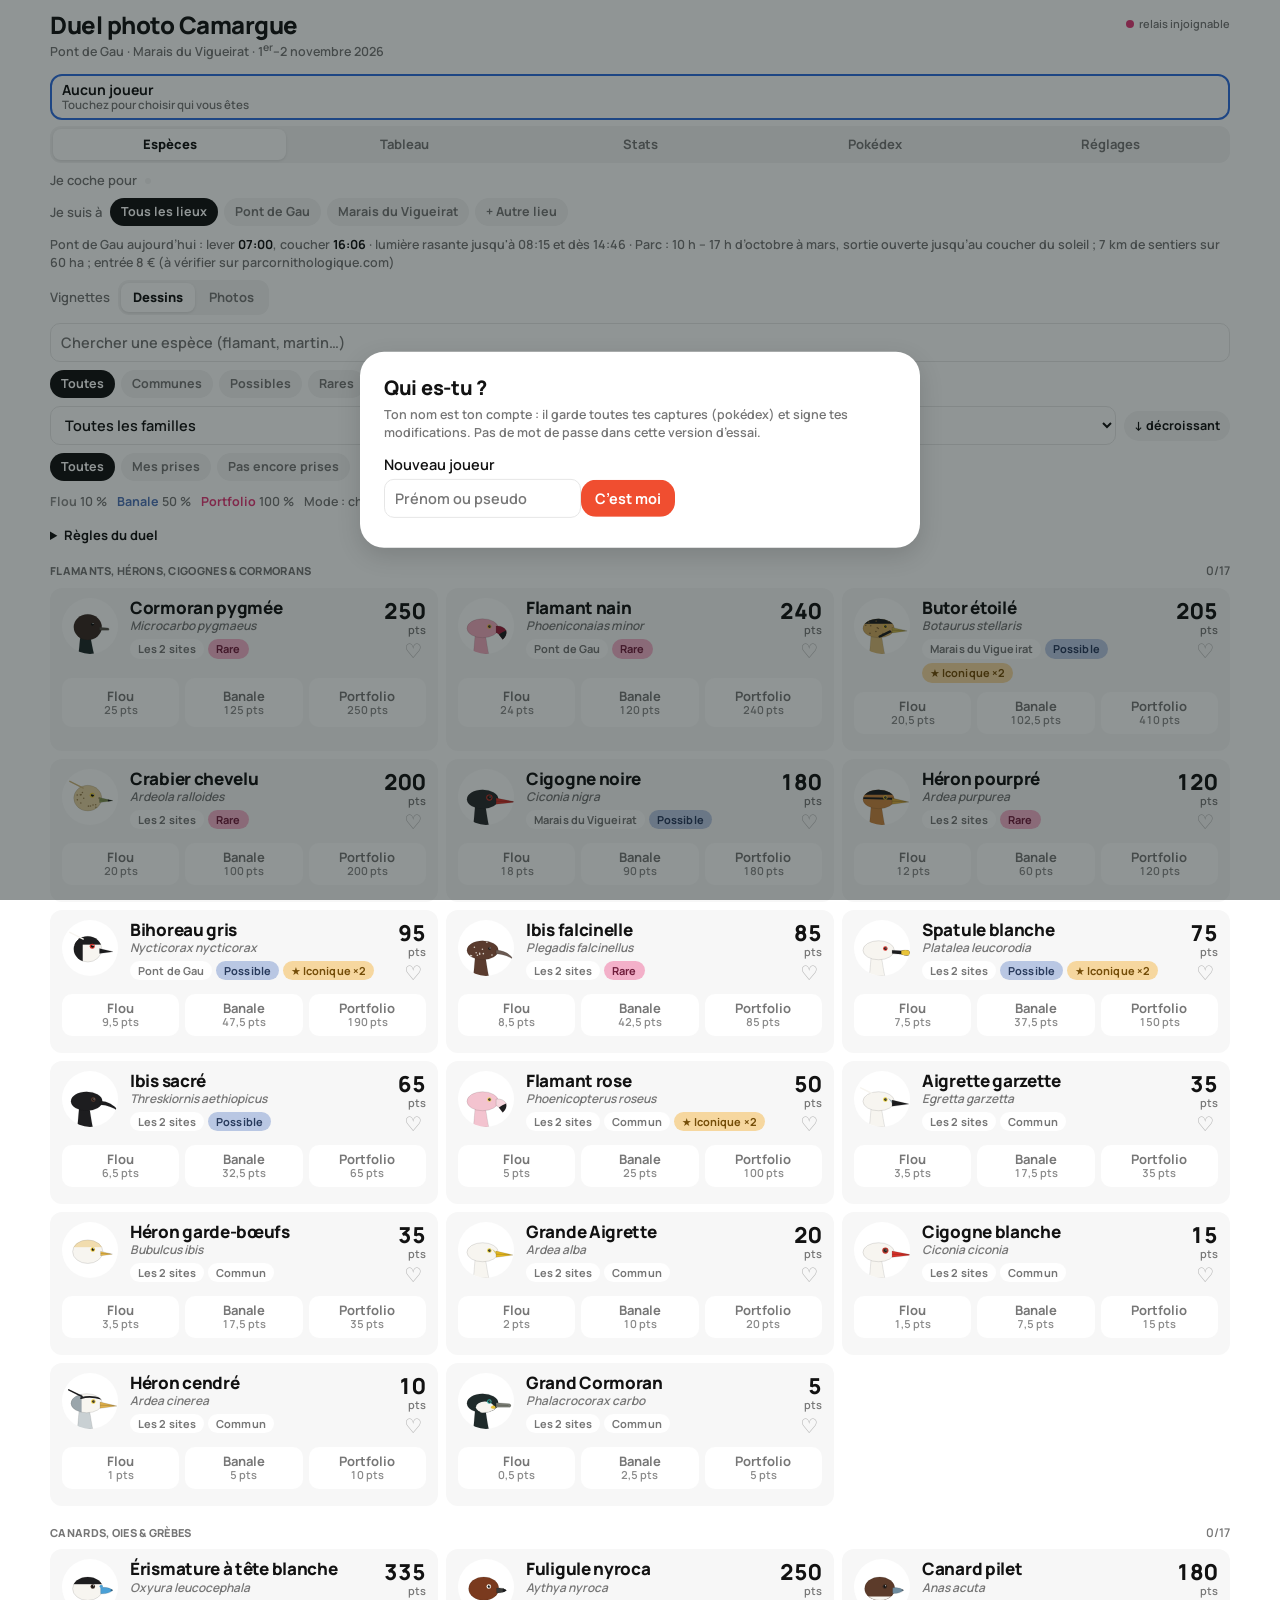
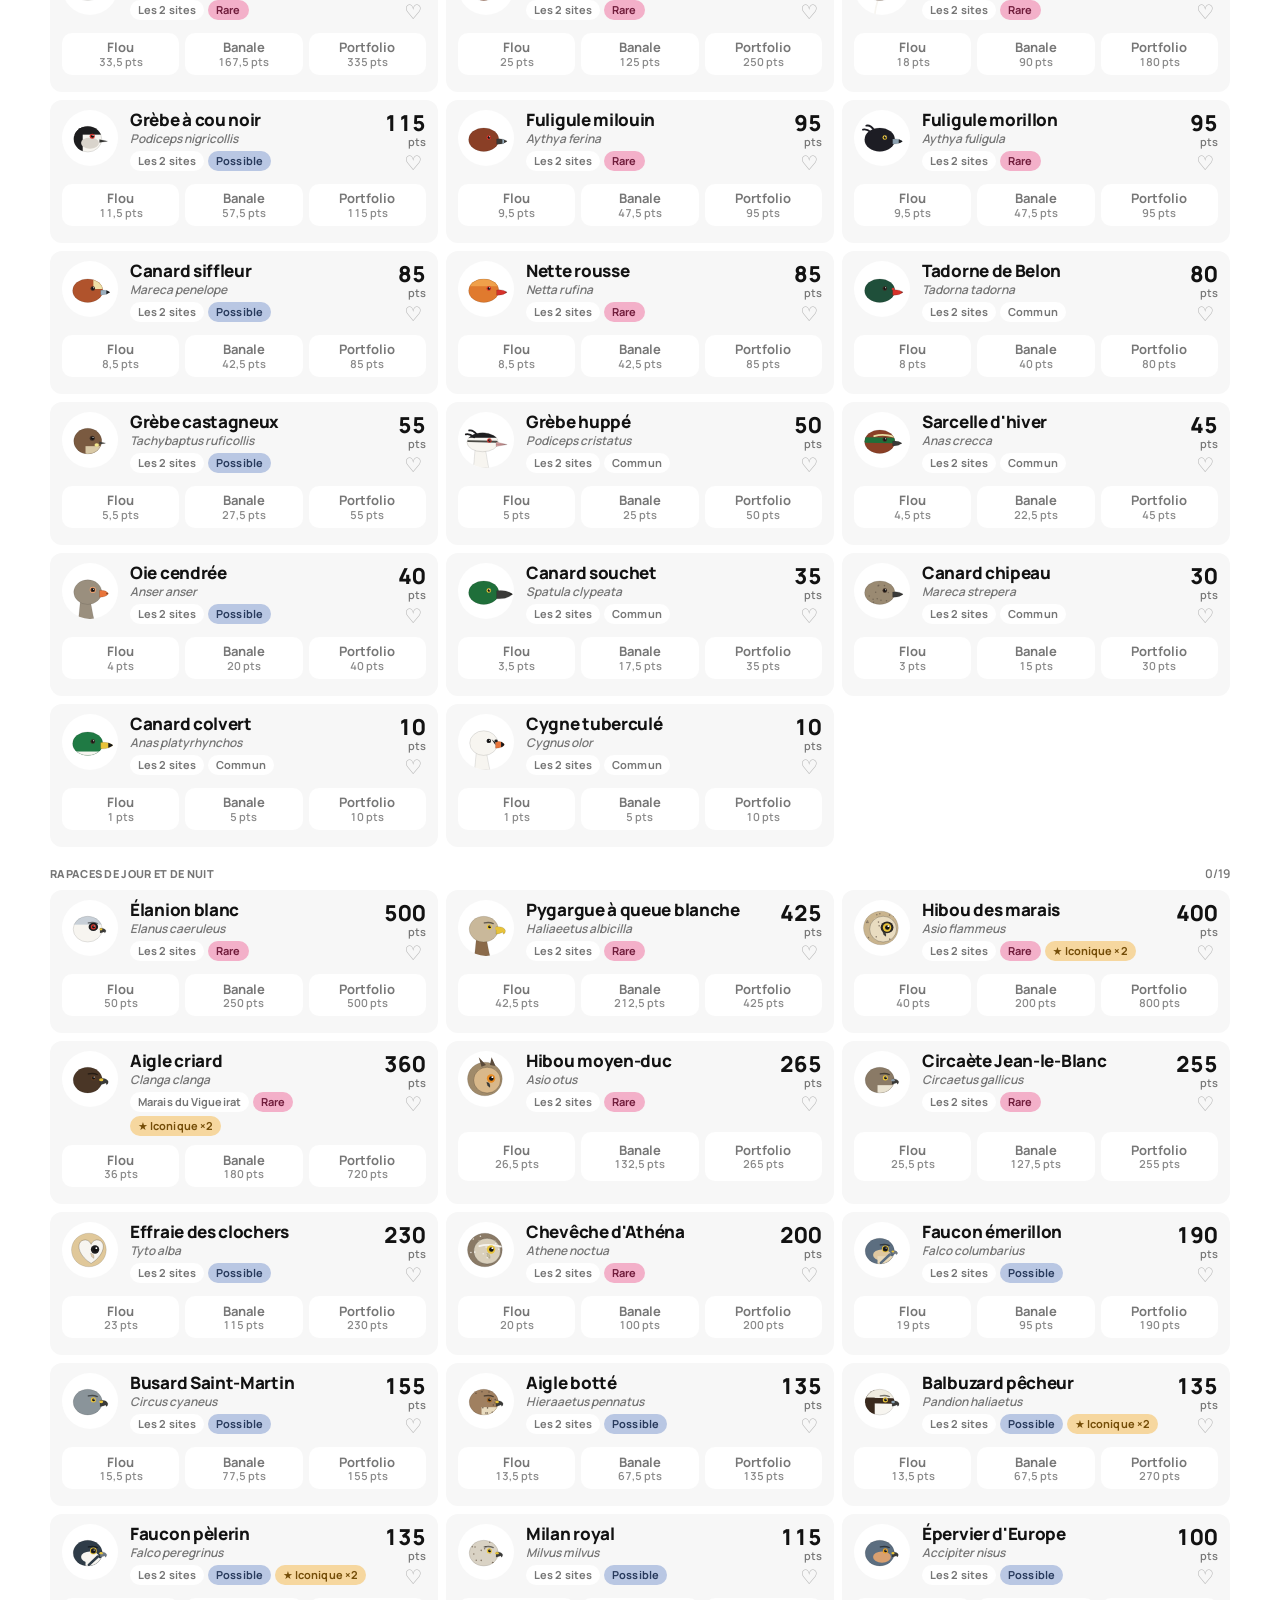
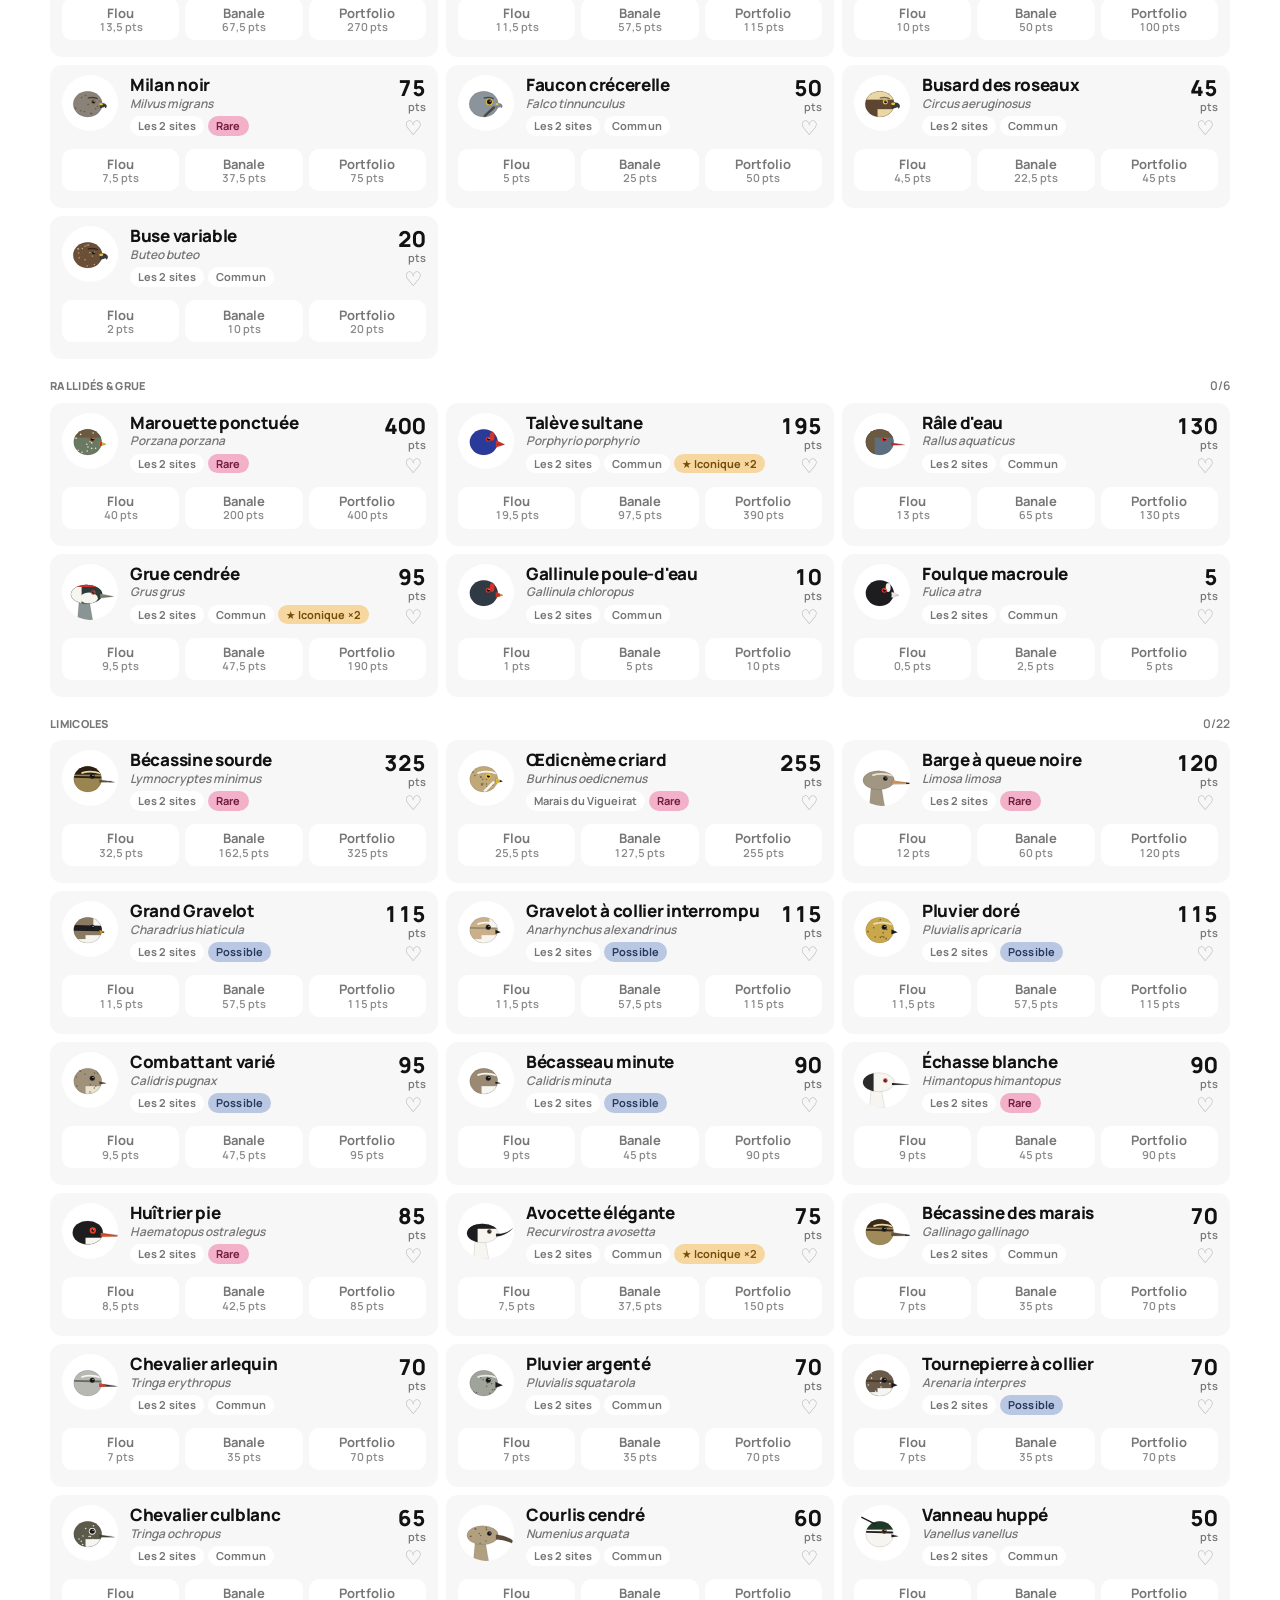
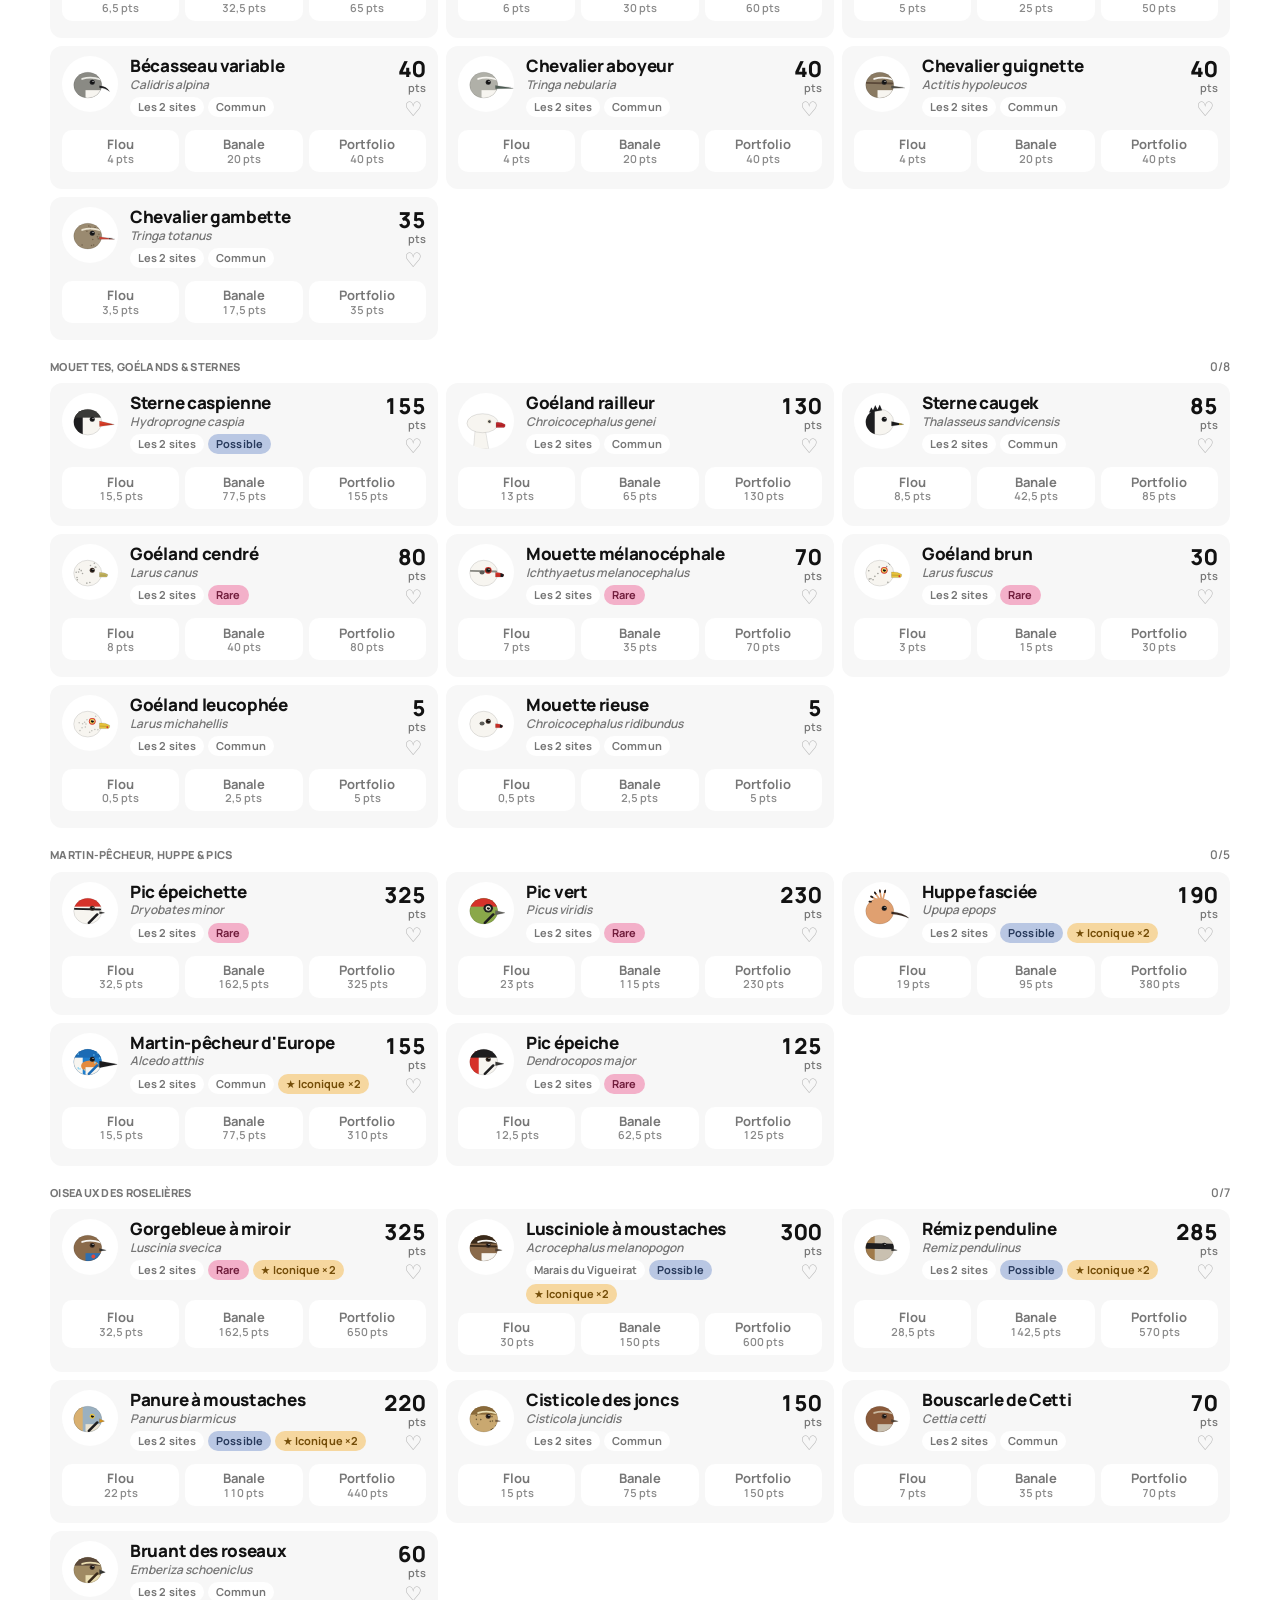
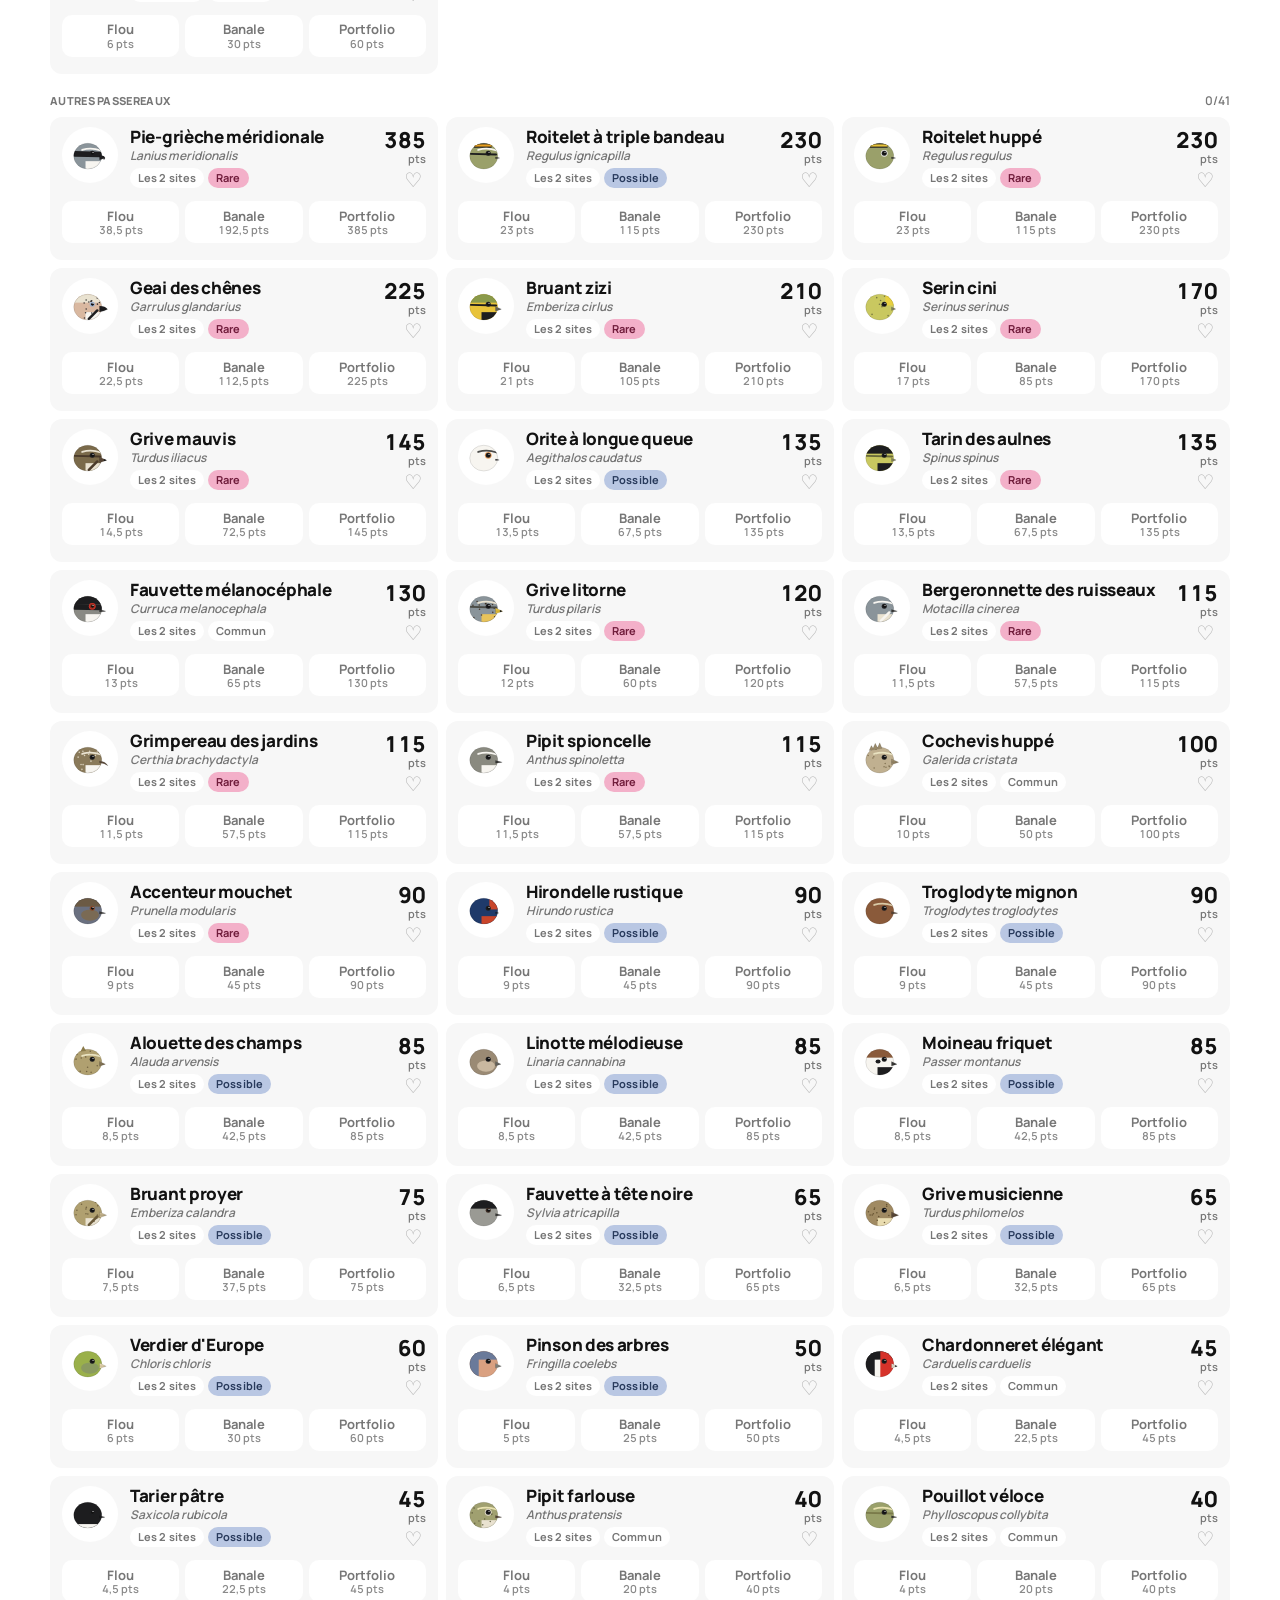
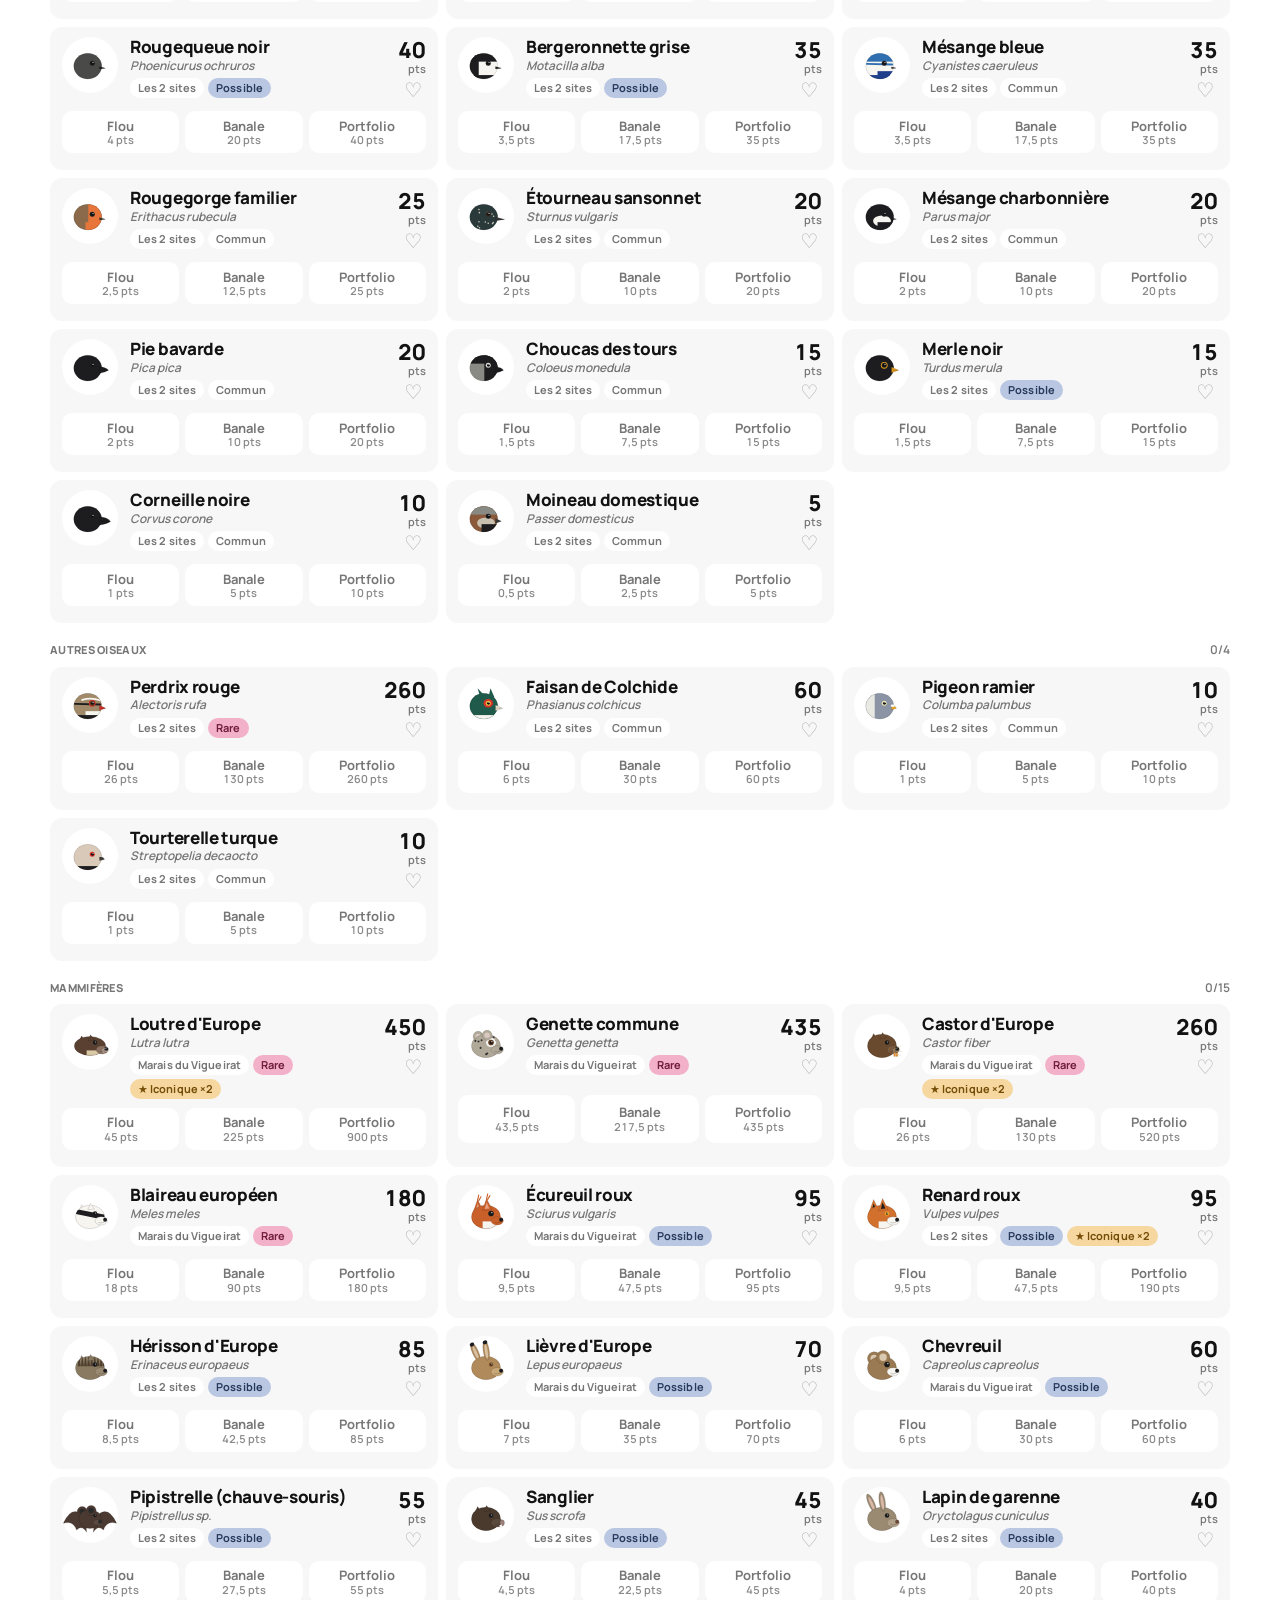
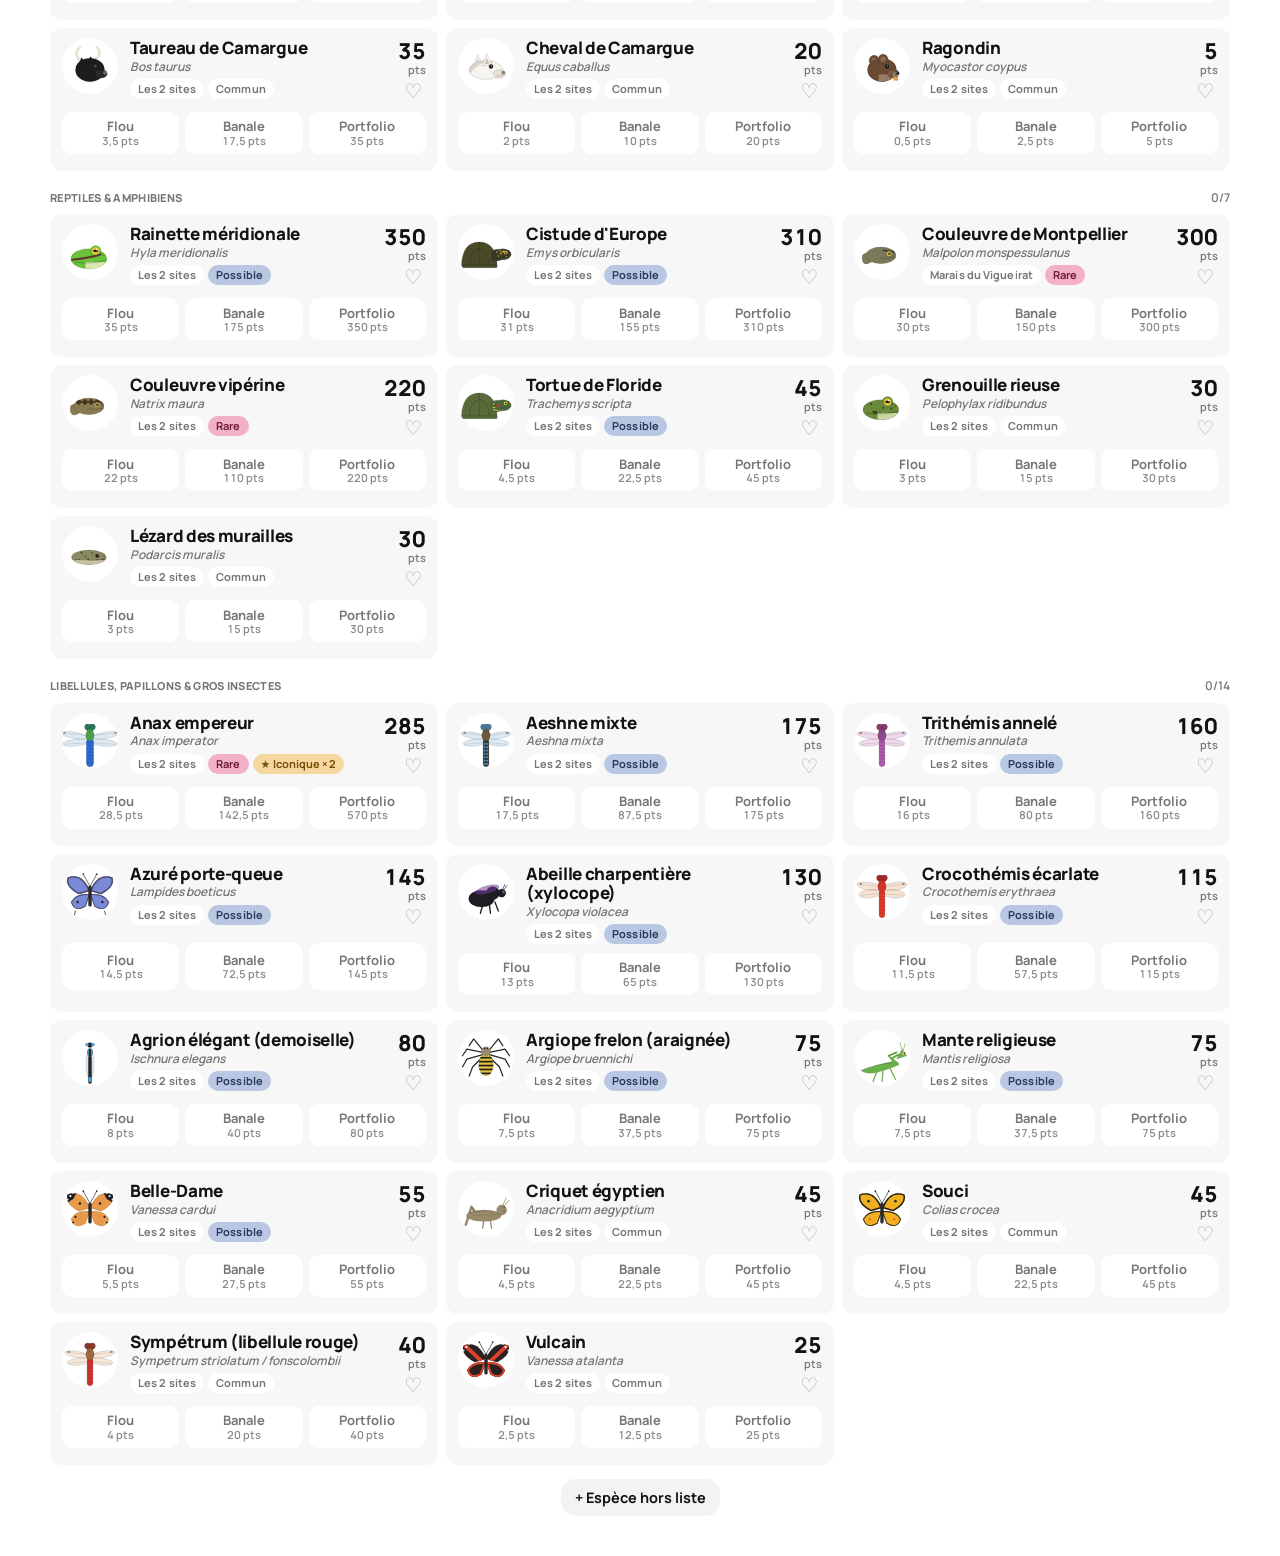
==== commit 05138464: "Naturadex beta : version ordinateur, photos en largeurs standard Co-Authored-By: Claude Opus 5.5 <no" ====
--- a/naturadex-beta/index.html
+++ b/naturadex-beta/index.html
@@ -2,7 +2,7 @@
 <html lang="fr">
 <head>
 <meta charset="utf-8">
-<meta http-equiv="Content-Security-Policy" content="default-src 'self'; script-src 'self' 'sha256-3Gi1l0nX+HcoMecGN/xbjnIsiKBP1xkJRmA2/ghJ7ZM=' 'sha256-WG8nq8p6iYIA/rm4Vib0kAKW1o2ys4qUNZfasKU/qW4=' 'sha256-nz0UQi7XMlPcIxC+4SqEpyPKY3cgL1fqMOy1pBFH8oY=' 'sha256-CqggANazlmDNGS92TKVtb4NLQvf+IbEjU3zP64pW0gM=' 'sha256-S18pspuvVFoUWB+b5SPn6mwrCLSbkDQFw6mtGARB3N4='; style-src 'self' 'unsafe-inline'; img-src 'self' data: blob: https://*.wikimedia.org https://*.wikipedia.org; connect-src 'self' https: wss: http://127.0.0.1:* ws://127.0.0.1:* http://localhost:* ws://localhost:*; font-src 'self' data:; worker-src 'self'; manifest-src 'self'; object-src 'none'; base-uri 'none'; form-action 'none'; frame-src 'none'; media-src 'none'">
+<meta http-equiv="Content-Security-Policy" content="default-src 'self'; script-src 'self' 'sha256-3Gi1l0nX+HcoMecGN/xbjnIsiKBP1xkJRmA2/ghJ7ZM=' 'sha256-DsXXWkemrGAL86HC8qy4gmqNu+mojkK2YDciabEZxp0=' 'sha256-nz0UQi7XMlPcIxC+4SqEpyPKY3cgL1fqMOy1pBFH8oY=' 'sha256-XSgUTyA5+lkna7TZ6Ru13vAfyYjrHRbSz9gixmCssLg=' 'sha256-S18pspuvVFoUWB+b5SPn6mwrCLSbkDQFw6mtGARB3N4='; style-src 'self' 'unsafe-inline'; img-src 'self' data: blob: https://*.wikimedia.org https://*.wikipedia.org; connect-src 'self' https: wss: http://127.0.0.1:* ws://127.0.0.1:* http://localhost:* ws://localhost:*; font-src 'self' data:; worker-src 'self'; manifest-src 'self'; object-src 'none'; base-uri 'none'; form-action 'none'; frame-src 'none'; media-src 'none'">
 <meta name="viewport" content="width=device-width,initial-scale=1,viewport-fit=cover">
 <meta name="theme-color" content="#0e5c6b">
 <meta name="apple-mobile-web-app-capable" content="yes">
@@ -37,7 +37,7 @@
 *{box-sizing:border-box}
 html,body{min-height:100%}
 body{margin:0;background:var(--bg);color:var(--ink);font-family:var(--font-body);font-size:14.5px;line-height:1.45;font-weight:600;-webkit-font-smoothing:antialiased;
-  padding-left:max(16px,env(safe-area-inset-left,0px));padding-right:max(16px,env(safe-area-inset-right,0px));padding-block:0 40px;-webkit-text-size-adjust:100%}
+  padding-left:max(16px,env(safe-area-inset-left,0px),calc((100% - 1180px)/2));padding-right:max(16px,env(safe-area-inset-right,0px),calc((100% - 1180px)/2));padding-block:0 40px;-webkit-text-size-adjust:100%} /* sur grand écran : colonne centrée de 1180 px */
 body::before{content:"";position:fixed;inset:0 0 auto;height:env(safe-area-inset-top,0px);z-index:10;background:var(--bg)}
 button{font:inherit;color:inherit}
 button:focus-visible,input:focus-visible,select:focus-visible,textarea:focus-visible,[tabindex]:focus-visible{outline:3px solid var(--accent);outline-offset:2px}
@@ -94,6 +94,7 @@
 .chips .chip{border:0;background:var(--surface-2);border-radius:var(--radius-chip);padding:5px 11px;font-size:12.5px;font-weight:700;color:var(--ink-2);cursor:pointer;min-height:28px}
 .chips .chip[aria-pressed="true"]{background:var(--ink);color:var(--ink-inv)}
 .tag.spec{background:var(--good-fill);color:var(--good-on)}
+.favbtn.dexdel{color:var(--ink-2);font-size:18px;line-height:1}
 .chips .chip.ico[aria-pressed="true"]{background:var(--ico-fill);color:var(--ico-on)}
 .row{display:flex;gap:8px;flex-wrap:wrap;align-items:center}
 .row select{flex:1;min-width:140px}
@@ -122,7 +123,7 @@
 .card.taken{box-shadow:0 0 0 2px var(--good)}
 .card .head{grid-area:head;width:56px;height:56px;border-radius:50%;background:var(--raised);display:grid;place-items:center;overflow:hidden;cursor:pointer;border:0;padding:0}
 .card .head svg{width:56px;height:56px;display:block}
-.head .spimg{width:100%;height:100%;object-fit:cover;display:block;background:var(--surface-2)} .head .spimg.broken{visibility:hidden}
+.head .spimg{width:100%;height:100%;object-fit:cover;display:block;background:var(--surface-2)}
 .card .info{grid-area:info;min-width:0;cursor:pointer}
 .card h3{margin:0;font-family:var(--font-display);font-size:17px;font-weight:800;line-height:1.15;letter-spacing:-.3px}
 .card .latin{margin:0;font-size:12px;color:var(--ink-2);font-style:italic}
@@ -228,7 +229,7 @@
 .sheet .hd .head{width:84px;height:84px;border-radius:50%;background:var(--surface);overflow:hidden;display:grid;place-items:center}
 .sheet .hd .head svg{width:84px;height:84px;display:block}
 .sheet-photo{margin:10px 0 0;border-radius:var(--radius-card);overflow:hidden;background:var(--surface);display:block}
-.sheet-photo img{display:block;width:100%;max-height:220px;object-fit:cover}
+.sheet-photo img{display:block;width:auto;max-width:100%;height:auto;max-height:min(46vh,360px);margin:0 auto;object-fit:contain} /* la photo entière, sans recadrage */
 .sheet-photo span{display:block;font-size:11.5px;color:var(--ink-2);padding:4px 10px}
 .sheet h2{margin:0;font-family:var(--font-display);font-size:20px;font-weight:800;line-height:1.2;letter-spacing:-.3px}
 .sheet .close{border:0;background:var(--surface-2);border-radius:50%;width:36px;height:36px;cursor:pointer;font-size:18px;line-height:1;align-self:start}
@@ -240,6 +241,28 @@
 .prow .when{font-size:12px;color:var(--ink-2);margin-top:4px}
 .sheet textarea{width:100%;min-height:64px;margin-top:6px;resize:vertical}
 .sheet label{font-size:13px;color:var(--ink-2);font-weight:600}
+/* Ordinateur et tablette : les feuilles deviennent des fenêtres centrées */
+@media (min-width:760px){
+  .sheet{left:50%;right:auto;top:50%;bottom:auto;transform:translate(-50%,-50%);width:min(780px,calc(100% - 48px));max-height:min(90vh,1000px);border-radius:var(--radius-sheet);padding:20px 24px 22px}
+  .sheet[role="alertdialog"],#devpick,#gamepick{width:min(560px,calc(100% - 48px))}
+  .sheet .grab{display:none}
+  .sheet-photo img{max-height:min(60vh,560px)}
+  .sheet .hd{grid-template-columns:96px minmax(0,1fr) auto} .sheet .hd .head,.sheet .hd .head svg{width:96px;height:96px}
+}
+/* Réglages sur deux colonnes quand la place le permet */
+@media (min-width:1000px){
+  #view-settings:not([hidden]){columns:2;column-gap:14px}
+  #view-settings>.panel{break-inside:avoid;margin:0 0 12px}
+  #view-settings>#app-version{column-span:all}
+}
+/* Souris : survols discrets */
+@media (hover:hover) and (pointer:fine){
+  .card{transition:box-shadow .15s ease}
+  .card:hover{box-shadow:var(--shadow-now)} .card.taken:hover{box-shadow:0 0 0 2px var(--good),var(--shadow-now)}
+  .card .head{cursor:zoom-in}
+  .chips .chip:not([aria-pressed="true"]):hover,.tabs button:not([aria-selected="true"]):hover{color:var(--ink);background:var(--line-soft)}
+  .btn:hover{filter:brightness(.96)} .favbtn:hover{opacity:1}
+}
 
 /* Stats */
 .tiles{display:grid;grid-template-columns:repeat(2,minmax(0,1fr));gap:8px;margin-top:4px}
@@ -528,7 +551,7 @@
     <p class="hint" style="margin-top:14px">Supprimer mon compte : efface définitivement ce nom, ses captures, favoris, notes, bonus et son pokédex, sur le relais et sur tous les téléphones. Les lieux et relevés qu’il a ajoutés restent, anonymisés.</p>
     <div class="row"><button class="btn danger" type="button" id="acct-erase">Supprimer mon compte…</button></div>
   </div>
-  <p class="hint" id="app-version" style="text-align:center;margin:16px 0 4px">Version du 27/10/2026 14:25</p>
+  <p class="hint" id="app-version" style="text-align:center;margin:16px 0 4px">Version du 30/10/2026 11:42</p>
 </section>
 </main>
 
@@ -1046,7 +1069,8 @@
   }
   return o+'</svg>';
 }
-function drawSVG(sp,uid){if(sp.img&&!sp.drawn) return `<img class="spimg" src="${esc(imgUrl(sp.img))}" alt="" loading="lazy" decoding="async">`;const k=sp.h&&sp.h.k;let o=k==='m'?mammalSVG(sp,uid):k==='h'?herpSVG(sp,uid):k==='i'?insectSVG(sp,uid):headSVG(sp,uid);
+const hasDrawing=sp=>!!sp&&((!sp.disc&&!sp.custom)||!!sp.drawn); /* dessin fait à la main (liste de base, ou tête dessinée pour une espèce relevée) */
+function drawSVG(sp,uid,force){if(!force&&sp.img&&!sp.drawn) return `<img class="spimg" src="${esc(wikiSized(sp.img,330))}" alt="" loading="lazy" decoding="async">`;const k=sp.h&&sp.h.k;let o=k==='m'?mammalSVG(sp,uid):k==='h'?herpSVG(sp,uid):k==='i'?insectSVG(sp,uid):headSVG(sp,uid);
   if(sp.custom) o=o.replace(/<\/svg>$/,'<circle cx="82" cy="82" r="13" fill="#e8c33a" stroke="rgba(0,0,0,.25)"/><text x="82" y="88" text-anchor="middle" font-size="17" font-weight="700" font-family="sans-serif" fill="#1d1d1f">?</text></svg>');
   return o}
 
@@ -1061,8 +1085,8 @@
 const MONTHS_FR=['janv.','févr.','mars','avr.','mai','juin','juil.','août','sept.','oct.','nov.','déc.'];
 const GBIF_COUNTS={"pg":{"flamant-rose":[1448,12366,2],"flamant-nain":[12,244,123],"heron-cendre":[981,7749,9],"grande-aigrette":[1001,6697,8],"aigrette-garzette":[1852,13413,1],"heron-garde-boeufs":[439,4255,30],"bihoreau-gris":[113,3081,81],"crabier-chevelu":[15,2232,121],"heron-pourpre":[8,2521,131],"butor-etoile":[23,795,118],"ibis-falcinelle":[165,7981,68],"spatule-blanche":[100,2882,86],"cigogne-blanche":[657,5899,20],"cigogne-noire":[38,217,113],"grand-cormoran":[639,4381,22],"cormoran-pygmee":[0,0,0],"ibis-sacre":[56,431,103],"canard-colvert":[1272,10075,4],"sarcelle-hiver":[807,3323,14],"canard-souchet":[380,2251,35],"canard-siffleur":[99,561,87],"canard-pilet":[34,299,114],"canard-chipeau":[129,1487,78],"nette-rousse":[53,2325,105],"fuligule-milouin":[45,342,109],"fuligule-morillon":[12,41,124],"fuligule-nyroca":[0,0,0],"tadorne-belon":[253,4155,47],"oie-cendree":[82,436,94],"cygne-tubercule":[896,6906,12],"erismature-tete-blanche":[0,0,0],"grebe-castagneux":[157,1384,71],"grebe-huppe":[236,2681,53],"grebe-cou-noir":[168,873,66],"busard-roseaux":[1287,7048,3],"busard-saint-martin":[252,1298,48],"buse-variable":[638,3643,23],"faucon-crecerelle":[393,2395,32],"epervier-europe":[155,797,72],"milan-noir":[6,2593,132],"milan-royal":[111,376,82],"balbuzard-pecheur":[65,472,100],"faucon-pelerin":[81,369,95],"faucon-emerillon":[87,402,93],"elanion-blanc":[2,0,140],"aigle-botte":[181,729,63],"circaete":[11,1001,126],"aigle-criard":[55,303,104],"pygargue-queue-blanche":[2,0,141],"hibou-marais":[0,27,0],"cheveche":[3,27,138],"effraie":[110,492,83],"hibou-moyen-duc":[3,37,139],"foulque-macroule":[767,6885,16],"gallinule":[1059,6908,5],"rale-eau":[544,2318,26],"taleve-sultane":[233,2573,55],"marouette-ponctuee":[0,0,0],"grue-cendree":[188,2411,61],"avocette":[496,4585,27],"echasse-blanche":[160,7115,69],"vanneau-huppe":[370,2284,36],"pluvier-dore":[61,456,101],"pluvier-argente":[354,2366,38],"grand-gravelot":[195,1408,60],"gravelot-collier-interrompu":[73,1872,98],"becasseau-variable":[225,1807,57],"becasseau-minute":[93,951,91],"combattant-varie":[175,1218,64],"becassine-marais":[561,2257,25],"becassine-sourde":[6,30,133],"barge-queue-noire":[49,1143,108],"courlis-cendre":[370,2121,37],"chevalier-gambette":[277,2335,45],"chevalier-arlequin":[234,2317,54],"chevalier-aboyeur":[182,1588,62],"chevalier-culblanc":[306,1775,44],"chevalier-guignette":[226,1817,56],"oedicneme":[9,88,129],"huitrier-pie":[14,1491,122],"tournepierre":[168,1242,67],"mouette-rieuse":[1039,9529,7],"mouette-melanocephale":[43,1824,111],"goeland-railleur":[105,1534,85],"goeland-leucophee":[951,7950,11],"goeland-brun":[24,175,117],"goeland-cendre":[4,22,136],"sterne-caugek":[258,1700,46],"sterne-caspienne":[96,1170,89],"martin-pecheur":[1058,4399,6],"huppe-fasciee":[51,1440,107],"pic-vert":[11,122,127],"pic-epeiche":[30,192,115],"pic-epeichette":[16,182,120],"panure-moustaches":[159,939,70],"lusciniole":[99,792,88],"bouscarle-cetti":[970,6671,10],"cisticole-joncs":[238,4024,52],"remiz-penduline":[152,571,73],"gorgebleue":[109,232,84],"bruant-roseaux":[461,2113,29],"fauvette-melanocephale":[640,4537,21],"fauvette-tete-noire":[202,1143,58],"pouillot-veloce":[684,2518,18],"roitelet-triple-bandeau":[137,401,77],"roitelet-huppe":[80,233,96],"tarier-patre":[314,1092,43],"rougequeue-noir":[250,1022,49],"rougegorge":[702,1936,17],"troglodyte":[151,578,74],"accenteur-mouchet":[28,127,116],"merle-noir":[172,972,65],"grive-musicienne":[95,399,90],"grive-litorne":[4,27,137],"grive-mauvis":[12,38,125],"mesange-charbonniere":[334,2341,40],"mesange-bleue":[417,1444,31],"orite-longue-queue":[70,438,99],"tarin-aulnes":[52,99,106],"etourneau":[807,5103,15],"pie-bavarde":[658,4351,19],"geai-chenes":[6,51,134],"choucas":[492,2698,28],"corneille-noire":[382,2338,33],"pipit-farlouse":[382,1638,34],"pipit-spioncelle":[42,242,112],"bergeronnette-grise":[331,1252,41],"bergeronnette-ruisseaux":[79,220,97],"alouette-champs":[145,1202,75],"cochevis-huppe":[335,2715,39],"moineau-domestique":[862,6465,13],"moineau-friquet":[144,1154,76],"pinson-arbres":[322,1402,42],"verdier":[59,938,102],"chardonneret":[242,2288,51],"linotte":[89,574,92],"serin-cini":[22,219,119],"grimpereau-jardins":[11,142,128],"pie-grieche-meridionale":[5,37,135],"bruant-proyer":[121,1154,80],"bruant-zizi":[9,58,130],"hirondelle-rustique":[196,3845,59],"pigeon-ramier":[123,1706,79],"tourterelle-turque":[567,4477,24],"faisan-colchide":[250,1621,50],"perdrix-rouge":[45,334,110]},"mv":{"flamant-rose":[964,7200,14],"flamant-nain":[0,0,0],"heron-cendre":[1006,7023,12],"grande-aigrette":[1050,6973,8],"aigrette-garzette":[1038,8259,10],"heron-garde-boeufs":[491,4316,38],"bihoreau-gris":[54,1712,115],"crabier-chevelu":[16,1770,129],"heron-pourpre":[12,2627,134],"butor-etoile":[91,2079,108],"ibis-falcinelle":[114,4513,103],"spatule-blanche":[84,2314,109],"cigogne-blanche":[492,6285,37],"cigogne-noire":[148,781,94],"grand-cormoran":[953,5961,15],"cormoran-pygmee":[0,0,0],"ibis-sacre":[3,51,139],"canard-colvert":[1044,8172,9],"sarcelle-hiver":[684,3564,24],"canard-souchet":[538,3140,33],"canard-siffleur":[136,769,97],"canard-pilet":[115,596,102],"canard-chipeau":[314,2514,57],"nette-rousse":[96,2479,106],"fuligule-milouin":[126,916,99],"fuligule-morillon":[37,442,119],"fuligule-nyroca":[3,64,140],"tadorne-belon":[199,3286,80],"oie-cendree":[408,2227,45],"cygne-tubercule":[552,4686,32],"erismature-tete-blanche":[0,0,0],"grebe-castagneux":[243,1796,72],"grebe-huppe":[518,3979,34],"grebe-cou-noir":[391,1873,51],"busard-roseaux":[715,4839,21],"busard-saint-martin":[278,1618,65],"buse-variable":[653,4088,25],"faucon-crecerelle":[450,2763,43],"epervier-europe":[399,1904,49],"milan-noir":[14,4957,133],"milan-royal":[277,717,66],"balbuzard-pecheur":[156,1001,92],"faucon-pelerin":[169,950,84],"faucon-emerillon":[265,915,68],"elanion-blanc":[5,57,137],"aigle-botte":[215,756,77],"circaete":[47,2742,116],"aigle-criard":[21,100,127],"pygargue-queue-blanche":[0,0,0],"hibou-marais":[10,73,135],"cheveche":[27,433,124],"effraie":[62,284,113],"hibou-moyen-duc":[15,102,130],"foulque-macroule":[696,5591,23],"gallinule":[394,2589,50],"rale-eau":[620,2503,28],"taleve-sultane":[36,403,120],"marouette-ponctuee":[0,46,0],"grue-cendree":[302,1221,58],"avocette":[157,1736,90],"echasse-blanche":[19,4260,128],"vanneau-huppe":[512,2803,36],"pluvier-dore":[143,674,95],"pluvier-argente":[322,1312,56],"grand-gravelot":[128,639,98],"gravelot-collier-interrompu":[24,709,126],"becasseau-variable":[187,878,83],"becasseau-minute":[56,416,114],"combattant-varie":[122,1169,101],"becassine-marais":[578,2399,30],"becassine-sourde":[31,97,122],"barge-queue-noire":[15,664,131],"courlis-cendre":[595,3342,29],"chevalier-gambette":[206,1396,78],"chevalier-arlequin":[153,1582,93],"chevalier-aboyeur":[250,2226,71],"chevalier-culblanc":[481,3469,40],"chevalier-guignette":[233,2089,73],"oedicneme":[92,2695,107],"huitrier-pie":[4,361,138],"tournepierre":[9,91,136],"mouette-rieuse":[881,6088,16],"mouette-melanocephale":[63,1168,111],"goeland-railleur":[137,817,96],"goeland-leucophee":[801,6789,17],"goeland-brun":[15,87,132],"goeland-cendre":[0,39,0],"sterne-caugek":[157,623,91],"sterne-caspienne":[160,1976,89],"martin-pecheur":[1001,4268,13],"huppe-fasciee":[25,2281,125],"pic-vert":[124,1345,100],"pic-epeiche":[109,685,104],"pic-epeichette":[161,792,88],"panure-moustaches":[289,858,62],"lusciniole":[360,1247,53],"bouscarle-cetti":[1784,8434,2],"cisticole-joncs":[258,4526,70],"remiz-penduline":[1011,1575,11],"gorgebleue":[488,1135,39],"bruant-roseaux":[1737,3104,4],"fauvette-melanocephale":[1322,5118,7],"fauvette-tete-noire":[1745,4418,3],"pouillot-veloce":[2017,3691,1],"roitelet-triple-bandeau":[652,1051,26],"roitelet-huppe":[206,347,79],"tarier-patre":[404,1417,46],"rougequeue-noir":[403,1108,47],"rougegorge":[1623,3194,5],"troglodyte":[471,963,41],"accenteur-mouchet":[275,471,67],"merle-noir":[518,1473,35],"grive-musicienne":[402,774,48],"grive-litorne":[35,224,121],"grive-mauvis":[44,99,117],"mesange-charbonniere":[702,2989,22],"mesange-bleue":[1500,3011,6],"orite-longue-queue":[193,967,82],"tarin-aulnes":[228,395,75],"etourneau":[562,4305,31],"pie-bavarde":[323,3291,55],"geai-chenes":[63,295,112],"choucas":[283,2844,63],"corneille-noire":[365,3508,52],"pipit-farlouse":[735,2036,20],"pipit-spioncelle":[230,492,74],"bergeronnette-grise":[293,929,61],"bergeronnette-ruisseaux":[196,415,81],"alouette-champs":[409,3138,44],"cochevis-huppe":[457,2646,42],"moineau-domestique":[621,3832,27],"moineau-friquet":[163,811,87],"pinson-arbres":[771,2134,18],"verdier":[297,1678,60],"chardonneret":[757,3489,19],"linotte":[165,625,86],"serin-cini":[169,399,85],"grimpereau-jardins":[41,321,118],"pie-grieche-meridionale":[103,1194,105],"bruant-proyer":[340,3178,54],"bruant-zizi":[31,145,123],"hirondelle-rustique":[281,4135,64],"pigeon-ramier":[302,2359,59],"tourterelle-turque":[222,2006,76],"faisan-colchide":[262,2379,69],"perdrix-rouge":[70,981,110]}}; /* {lieu:{espèce:[obs. oct.–nov., obs. année, rang oct.–nov.]}} carré ±9 km, 2010–2026 */
 const LIEU_INFO={pg:'Parc : 10 h – 17 h d\u2019octobre à mars, sortie ouverte jusqu\u2019au coucher du soleil ; 7 km de sentiers sur 60 ha ; entrée 8 € (à vérifier sur parcornithologique.com)',mv:'Sentier de la Palunette : 2,5 km, 2 observatoires et une plateforme ; 15 km de pistes ; parking au bout d\u2019une piste de 2 km depuis Mas-Thibert (horaires sur marais-vigueirat.reserves-naturelles.org)'};
-const KINDS=new Set(['tier','pts','comp','w','pct','mode','name','ico','objpct','obj','bonus','bonusdel','note','reset','unreset','add','xdel','lieuadd','profile','topn','end','resume','player','lieusp','lieudel','fav','erase']);
-const ANON='anonyme',PERSONAL_KINDS=new Set(['tier','fav','obj','bonus','name','player']);
+const KINDS=new Set(['tier','pts','comp','w','pct','mode','name','ico','objpct','obj','bonus','bonusdel','note','reset','unreset','add','xdel','lieuadd','profile','topn','end','resume','player','lieusp','lieudel','fav','erase','dexdel']);
+const ANON='anonyme',PERSONAL_KINDS=new Set(['tier','fav','obj','bonus','name','player','dexdel']);
 /* Compte supprimé : une pierre tombale {k:'erase',p} (posée par le relais) efface, sur chaque téléphone, tout ce qui concernait
    ce compte avant elle — captures, favoris, objectifs, bonus, nom, adhésions, notes signées — et réattribue ses autres
    contributions (lieux, relevés, réglages) à « anonyme ». Ce qui vient après (le nom repris plus tard) reste. */
@@ -1083,6 +1107,9 @@
 function allSpecies(){return SPECIES.concat(Object.values(CUSTOM),Object.values(DISC))}
 const WIKI_THUMB='https://upload.wikimedia.org/wikipedia/commons/thumb/';
 function imgUrl(img){return /^https?:\/\//.test(img)?img:WIKI_THUMB+img}
+/* Wikimedia ne sert sans limite que des largeurs standard (250, 330, 500, 960, 1280…) ; les autres (dont l'ancien 300 px)
+   sont limitées en débit (erreurs 429). Les vignettes sont donc demandées en 330 px, et la photo de la fiche en 500 / 960 px. */
+const wikiSized=(img,w)=>{const u=imgUrl(img);return /\/thumb\//.test(u)?u.replace(/\/\d+px-([^/]+)$/,'/'+w+'px-$1'):u};
 /* Seules les images de Wikimedia / Wikipédia sont acceptées (chemin relatif au dépôt de vignettes, ou adresse complète sur un hôte *.wikimedia.org / *.wikipedia.org) : une entrée forgée ne peut pas faire charger une image d'ailleurs. */
 const isWikiImg=v=>typeof v==='string'&&v.length<=300&&!/[\s<>"'\\]/.test(v)&&(/^[0-9a-f]\/[0-9a-f]{2}\/[^?#]+$/.test(v)||/^https:\/\/[a-z0-9.-]+\.(wikimedia|wikipedia)\.org\/[^?#]+$/.test(v));
 /* Têtes dessinées pour les espèces emblématiques de France absentes de la liste de Camargue (clé : nom latin GBIF). Une espèce relevée qui a son dessin l'affiche ; sinon la photo Wikipédia. */
@@ -1265,6 +1292,7 @@
     case 'objpct': if(!Number.isFinite(e.v)) return null; o.v=Math.max(0,Math.min(500,e.v));break;
     case 'obj': if(!isPlayerId(e.p)||!Array.isArray(e.v)) return null; o.p=e.p;o.v=e.v.filter(knownSpecies).slice(0,OBJ_MAX);break;
     case 'fav': if(!isPlayerId(e.p)||!knownSpecies(e.s)) return null; o.p=e.p;o.s=e.s;o.on=e.on!==false;break;
+    case 'dexdel': if(!isPlayerId(e.p)||!knownSpecies(e.s)) return null; o.p=e.p;o.s=e.s;break;
     case 'bonus': if(!isPlayerId(e.p)||!Number.isFinite(e.v)) return null; o.bid=String(e.bid||o.id).slice(0,60);o.p=e.p;o.l=String(e.l||'').slice(0,60);o.v=e.v;break;
     case 'bonusdel': if(!e.bid) return null; o.bid=String(e.bid).slice(0,60);break;
     case 'note': if(!knownSpecies(e.s)) return null; o.s=e.s;o.v=String(e.v||'').slice(0,500);break;
@@ -1315,6 +1343,7 @@
     case 'reset': if(v.cancelled&&v.cancelled.has(e.id)) break; v.resetAt=e.at;v.tiers={};v.tierAt={};v.tierLieu={};for(const p of v.players) ensurePlayer(v,p);v.bonusMap.clear();v.notes={};v.events=[];v.ended=0;break;
     case 'player': {const i=v.players.indexOf(e.p);if(e.on&&i<0&&v.players.length<MAX_PLAYERS) v.players.push(e.p);if(!e.on&&i>=0) v.players.splice(i,1);if(e.n) v.names[e.p]=e.n;ensurePlayer(v,e.p);break}
     case 'erase': break; /* ses entrées ont déjà été retirées du journal (purgeErased) */
+    case 'dexdel': break; /* n'agit que sur le pokédex (toutes parties) ; la partie en cours est décochée par une entrée tier à part */
     case 'unreset': break;
     case 'tier': ensurePlayer(v,e.p);v.tiers[e.p][e.s]=e.t;v.tierAt[e.p][e.s]=e.at;v.tierLieu[e.p][e.s]=e.lieu||null;v.events.push(e);break;
     case 'lieuadd': v.lieux[e.lid]={id:e.lid,n:e.n,lat:e.lat,lng:e.lng,r:e.r,by:e.by,at:e.at};break;
@@ -1490,7 +1519,7 @@
   const key=r.speciesKey||r.acceptedUsageKey||r.usageKey;if(!key) return null;
   return {key,l:canon(r.species||r.canonicalName||name),order:r.order||'',family:r.family||'',cls:r['class']||''}}
 async function wikiBatch(names){ /* titres français et vignettes ≤ 300 px, 50 noms par appel */
-  const u=`https://fr.wikipedia.org/w/api.php?action=query&format=json&formatversion=2&origin=*&redirects=1&prop=pageimages&piprop=thumbnail&pithumbsize=300&titles=${names.map(encodeURIComponent).join('|')}`;
+  const u=`https://fr.wikipedia.org/w/api.php?action=query&format=json&formatversion=2&origin=*&redirects=1&prop=pageimages&piprop=thumbnail&pithumbsize=330&titles=${names.map(encodeURIComponent).join('|')}`;
   const j=await fetchJson(u,true);const q=(j&&j.query)||{};const norm={},red={},pages={};
   for(const n of q.normalized||[]) norm[n.from]=n.to;for(const r of q.redirects||[]) red[r.from]=r.to;for(const p of q.pages||[]) pages[p.title]=p;
   const out={};for(const n of names){let ti=norm[n]||n;for(let i=0;i<4&&red[ti];i++) ti=red[ti];const p=pages[ti];if(!p||p.missing){out[n]=null;continue}
@@ -1571,6 +1600,7 @@
     case 'name': return `${who} renomme ${n(e.p)} en ${e.v||'(vide)'}`;
     case 'player': return e.on?`${who} ajoute ${e.n||n(e.p)} à la partie`:`${who} retire ${n(e.p)} de la partie`;
     case 'erase': return `${n(e.p)} supprime son compte`;
+    case 'dexdel': return `${who} retire ${sp} ${e.p!==e.by?'du Pokédex de '+n(e.p):'de son Pokédex'}`;
     case 'ico': return `${who} met le bonus iconique à ×${fmtPts(e.v)}`;
     case 'objpct': return `${who} met le bonus objectif à +${fmtPts(e.v)} %`;
     case 'obj': return `${who} définit les objectifs de ${n(e.p)} : ${e.v.length?e.v.map(spName).join(', '):'aucun'}`;
@@ -1722,18 +1752,23 @@
 }
 /* Vignette : en mode Photos, la photo Wikipédia de toute espèce qui en a une (relevée, ou chargée pour la liste de base) ; sinon le dessin, ou la photo quand il n'y a pas de dessin. */
 const LS_WIMG='duel-camargue-wikiimg';const WIKI_IMG=readLS(LS_WIMG)||{};
-function imgFor(sp){if(disp.photos) return sp.img||WIKI_IMG[sp.id]||'';return sp.drawn?'':(sp.img||'')}
-function headHTML(sp,uid){const im=imgFor(sp);return im?`<img class="spimg" src="${esc(imgUrl(im))}" alt="" loading="lazy" decoding="async" data-sp="${esc(sp.id)}" data-uid="${esc(uid||'')}">`:drawSVG(sp,uid)}
-/* Photo qui ne charge pas (réseau, limite de Wikimedia) : le dessin reprend sa place quand il existe, sinon un fond neutre ; la bannière de la fiche s'efface. */
+/* Vignette d'une espèce — mode Dessins : mon dessin s'il existe, sinon la photo en ligne, sinon le dessin générique de son type ;
+   mode Photos : la photo en ligne, sinon mon dessin, sinon le dessin générique. Une photo qui ne charge pas (réseau, limite de
+   Wikimedia) retombe de la même façon : mon dessin, sinon le générique — jamais une case vide. */
+function imgFor(sp){const photo=sp.img||WIKI_IMG[sp.id]||'';if(disp.photos) return photo;return hasDrawing(sp)?'':photo}
+function headHTML(sp,uid){const im=imgFor(sp);if(!im) return drawSVG(sp,uid,true);const a=wikiSized(im,330),b=imgUrl(im);
+  return `<img class="spimg" src="${esc(a)}"${b!==a?` data-alt="${esc(b)}"`:''} alt="" loading="lazy" decoding="async" data-sp="${esc(sp.id)}" data-uid="${esc(uid||'')}">`}
 document.addEventListener('error',e=>{const img=e.target;if(!(img instanceof HTMLImageElement)) return;
-  if(img.classList.contains('spimg')){const sp=spOf(img.dataset.sp);if(sp&&(!sp.disc||sp.drawn)){const t=document.createElement('template');t.innerHTML=drawSVG(sp,img.dataset.uid||('e-'+sp.id));img.replaceWith(t.content)}else img.classList.add('broken');return}
+  if(img.dataset.alt){const l=img.dataset.alt.split('|').filter(Boolean);let next;do{next=l.shift()}while(next&&(next===img.currentSrc||next===img.getAttribute('src')&&!img.srcset));img.dataset.alt=l.join('|');
+    if(next){img.removeAttribute('srcset');img.src=next;return}} /* taille suivante avant d'abandonner */
+  if(img.classList.contains('spimg')){const sp=spOf(img.dataset.sp);if(sp){const t=document.createElement('template');t.innerHTML=drawSVG(sp,img.dataset.uid||('e-'+sp.id),true);img.replaceWith(t.content)}else img.remove();return}
   const b=img.closest('.sheet-photo');if(b) b.remove()},true);
 async function fetchOnePhoto(sp){ /* photo Wikipédia d'une espèce ouverte dans la fiche, à la demande */
   try{const r=await wikiBatch([canon(sp.l)]);const w=r[canon(sp.l)];WIKI_IMG[sp.id]=(w&&w.img)||'';writeLS(LS_WIMG,WIKI_IMG);if(sheetSid===sp.id) renderSheet(sp.id)}catch(e){}
 }
 let wikiLoading=false;
-async function loadWikiPhotos(){ /* photos Wikipédia des espèces dessinées (liste de base, hors liste, relevées avec dessin), une fois, gardées dans le téléphone */
-  if(wikiLoading) return;const todo=allSpecies().filter(sp=>!sp.img&&sp.l&&WIKI_IMG[sp.id]===undefined);if(!todo.length) return;
+async function loadWikiPhotos(all){ /* photos Wikipédia, une fois, gardées dans le téléphone : toutes les espèces en mode Photos, seulement celles sans dessin sinon */
+  if(wikiLoading) return;const todo=allSpecies().filter(sp=>!sp.img&&sp.l&&WIKI_IMG[sp.id]===undefined&&(all||!hasDrawing(sp)));if(!todo.length) return;
   wikiLoading=true;const msg=$('#img-msg');let done=0,found=0;
   try{const chunks=[];for(let i=0;i<todo.length;i+=50) chunks.push(todo.slice(i,i+50));
     for(const ch of chunks){msg.textContent=`Photos Wikipédia… ${done}/${todo.length}`;const r=await wikiBatch(ch.map(sp=>canon(sp.l)));
@@ -1896,7 +1931,7 @@
   const listen=links+((!hasDraw&&im)?` <span class="muted" style="font-size:12px">Photo : Wikimedia Commons, via Wikipédia.</span>`:'');
   const note=view.notes[sid]?view.notes[sid].t:'';
   const wikiHref=sp.wk?`https://fr.wikipedia.org/wiki/${encodeURIComponent(sp.n.replace(/ /g,'_'))}`:'';
-  const photoBanner=im&&hasDraw?`<${wikiHref?'a':'div'} class="sheet-photo"${wikiHref?` href="${wikiHref}" target="_blank" rel="noopener"`:''}><img src="${esc(imgUrl(im))}" alt="Photo de ${esc(sp.n)}" loading="lazy"><span>Photo : Wikimedia Commons, via Wikipédia${wikiHref?' · ouvrir l\u2019article':''}</span></${wikiHref?'a':'div'}>`:'';
+  const photoBanner=im&&hasDraw?`<${wikiHref?'a':'div'} class="sheet-photo"${wikiHref?` href="${wikiHref}" target="_blank" rel="noopener"`:''}><img src="${esc(wikiSized(im,500))}" srcset="${esc(wikiSized(im,500))} 500w, ${esc(wikiSized(im,960))} 960w" sizes="(min-width:760px) 730px, 100vw" data-alt="${esc([wikiSized(im,500),wikiSized(im,330),imgUrl(im)].filter((u,i,a)=>a.indexOf(u)===i).join('|'))}" alt="Photo de ${esc(sp.n)}" decoding="async"><span>Photo : Wikimedia Commons, via Wikipédia${wikiHref?' · ouvrir l\u2019article':''}</span></${wikiHref?'a':'div'}>`:'';
   $('#sheet').innerHTML=`<div class="grab"></div><div class="hd"><div class="head">${hasDraw?drawSVG(sp,'s-'+sid):headHTML(sp,'s-'+sid)}</div><div><h2>${esc(sp.n)}</h2><p class="latin" style="margin:0;font-style:italic;color:var(--ink-2);font-size:13px">${esc(sp.l)}</p>
     <div class="tags">${tagsHTML(sp,true)}</div></div><button type="button" class="close" aria-label="Fermer">×</button></div>
     ${photoBanner}
@@ -1954,7 +1989,7 @@
 function renderChart(){
   const wrap=$('#chart-wrap');const old=wrap.querySelector('svg');if(old) old.remove();
   const pts=curve(view);
-  const W=360,H=230,ml=40,mr=16,mt=14,mb=34,iw=W-ml-mr,ih=H-mt-mb;
+  const cw=wrap.clientWidth||360,W=Math.round(Math.max(360,Math.min(1180,cw))),H=W>=640?300:230,ml=40,mr=16,mt=14,mb=34,iw=W-ml-mr,ih=H-mt-mb; /* dessinée à la taille réelle : texte lisible sur grand écran */
   const svgNS='http://www.w3.org/2000/svg';
   if(!pts.length){
     wrap.insertAdjacentHTML('beforeend',`<svg viewBox="0 0 ${W} ${H}" role="img" aria-label="Courbe vide"><rect x="${ml}" y="${mt}" width="${iw}" height="${ih}" fill="none" stroke="var(--line)"/><text x="${ml+iw/2}" y="${mt+ih/2}" text-anchor="middle" fill="var(--ink-2)" font-size="12">La courbe se dessinera dès la première photo cochée.</text></svg>`);
@@ -2296,11 +2331,14 @@
 /* ---- Pokédex : captures du joueur, toutes parties ---- */
 const REFS=readLS(LS_REFS)||{species:{},lieux:{}};
 function dexLoad(p){return readLS(LS_DEX+p)||{seq:0,items:{}}}
-function dexMergeTier(d,e,game){const cur=d.items[e.s];if(!e.t) return;if(!cur||e.t>cur.t||(e.t===cur.t&&e.at>cur.at)) d.items[e.s]={t:e.t,at:e.at,game,lieu:e.lieu||''}}
-function dexLocal(p){const d={seq:0,items:{}};for(const e of log) if(e.k==='tier'&&e.p===p) dexMergeTier(d,e,gameId);return d}
+/* Pokédex d'un joueur : meilleure capture par espèce, toutes parties confondues. Une entrée dexdel (retrait voulu) oublie les
+   captures antérieures de l'espèce ; une capture postérieure la fait revenir. L'ordre d'arrivée des entrées n'a pas d'importance. */
+function dexMergeTier(d,e,game){const cur=d.items[e.s];if(!e.t) return;if(d.del&&d.del[e.s]&&e.at<d.del[e.s]) return;if(!cur||e.t>cur.t||(e.t===cur.t&&e.at>cur.at)) d.items[e.s]={t:e.t,at:e.at,game,lieu:e.lieu||''}}
+function dexMergeDel(d,e){if(!d.del) d.del={};if(!d.del[e.s]||e.at>d.del[e.s]) d.del[e.s]=e.at;const cur=d.items[e.s];if(cur&&cur.at<d.del[e.s]) delete d.items[e.s]}
+function dexLocal(p){const d={seq:0,items:{}};for(const e of log){if(e.p!==p) continue;if(e.k==='dexdel') dexMergeDel(d,e);else if(e.k==='tier') dexMergeTier(d,e,gameId)}return d}
 async function dexRefresh(p){ /* complète le pokédex local avec les entrées du joueur sur le relais (curseur), puis les définitions manquantes */
   if(!relayOk()||!p) return false;const d=dexLoad(p);let more=true,guard=0,changed=false;
-  while(more&&guard++<50){const r=await relayFetch(`/players/${encodeURIComponent(p)}/entries?after=${d.seq}`);for(const e of r.entries||[]) if(e.k==='tier'&&e.p===p){dexMergeTier(d,e,e.game||'');changed=true}d.seq=Number(r.seq)||d.seq;more=!!r.more}
+  while(more&&guard++<50){const r=await relayFetch(`/players/${encodeURIComponent(p)}/entries?after=${d.seq}`);for(const e of r.entries||[]){if(e.p!==p) continue;if(e.k==='tier'){dexMergeTier(d,e,e.game||'');changed=true}else if(e.k==='dexdel'){dexMergeDel(d,e);changed=true}}d.seq=Number(r.seq)||d.seq;more=!!r.more}
   writeLS(LS_DEX+p,d);
   const need=[],needL=[];for(const [sid,it] of Object.entries(d.items)){if(!spOf(sid)&&!REFS.species[sid]&&isDiscId(sid)) need.push(sid);if(it.lieu&&!allLieux()[it.lieu]&&!REFS.lieux[it.lieu]) needL.push(it.lieu)}
   if(need.length||needL.length){const r=await relayFetch(`/refs?species=${need.slice(0,400).join(',')}&lieux=${needL.slice(0,400).join(',')}`);Object.assign(REFS.species,r.species||{});Object.assign(REFS.lieux,r.lieux||{});writeLS(LS_REFS,REFS);changed=true}
@@ -2314,7 +2352,7 @@
 function renderDex(){
   const p=ui.device||ui.me;$('#dex-title').textContent=p?`Pokédex de ${nameOf(p)}`:'Pokédex';
   if(!p){$('#dex-tiles').innerHTML='';$('#dex-list').innerHTML='<p class="empty">Choisissez d\u2019abord qui vous êtes (Réglages → Profils).</p>';$('#dex-status').textContent='';return}
-  const d=dexLoad(p);const loc=dexLocal(p);for(const [sid,it] of Object.entries(loc.items)) dexMergeTier(d,{s:sid,t:it.t,at:it.at,lieu:it.lieu},it.game);
+  const d=dexLoad(p);const loc=dexLocal(p);for(const [sid,T] of Object.entries(loc.del||{})) dexMergeDel(d,{s:sid,at:T});for(const [sid,it] of Object.entries(loc.items)) dexMergeTier(d,{s:sid,t:it.t,at:it.at,lieu:it.lieu},it.game);
   const items=Object.entries(d.items).map(([sid,it])=>({sid,it,sp:dexSpecies(sid)})).filter(x=>x.sp);
   const tot=items.reduce((a,x)=>a+dexPts(x.sp,x.it.t),0),nP=items.filter(x=>x.it.t===3).length;
   $('#dex-tiles').innerHTML=`<div class="tile ${cls(p)}"><div class="lbl">Espèces</div><div class="big">${items.length}</div><div class="sub"><b>${nP}</b> portfolio · <b>${items.filter(x=>x.it.t===2).length}</b> banale${items.filter(x=>x.it.t===2).length>1?'s':''} · <b>${items.filter(x=>x.it.t===1).length}</b> flou${items.filter(x=>x.it.t===1).length>1?'s':''}</div></div><div class="tile ${cls(p)}"><div class="lbl">Points monde</div><div class="big">${fmtPts(tot)}</div><div class="sub">sans bonus de partie</div></div>`;
@@ -2325,7 +2363,7 @@
   let html='',g=-1;
   for(const x of items){if(x.sp.g!==g){if(g>=0) html+='</div>';g=x.sp.g;const n=items.filter(y=>y.sp.g===g).length;html+=`<div class="group-h">${esc(GROUPS[g])}<span>${n}</span></div><div class="cards">`}
     const where=[dexLieuName(x.it.lieu),x.it.at?fmtDay.format(new Date(x.it.at)):'',x.it.game&&x.it.game!==gameId?x.it.game:''].filter(Boolean).join(' · ');
-    html+=`<article class="card taken" data-id="${esc(x.sid)}"><button type="button" class="head" aria-label="Détails : ${esc(x.sp.n)}">${headHTML(x.sp,'d-'+x.sid)}</button><div class="info"><h3>${esc(x.sp.n)}</h3><p class="latin">${esc(x.sp.l)}</p><div class="tags"><span class="tag"><i class="tq t${x.it.t}" style="display:inline-block;width:7px;height:7px;border-radius:50%;margin-right:4px"></i>${TIER_NAMES[x.it.t]}</span>${where?`<span class="tag">${esc(where)}</span>`:''}</div></div><div class="pts">${fmtPts(dexPts(x.sp,x.it.t))}<small>pts monde</small></div></article>`}
+    html+=`<article class="card taken" data-id="${esc(x.sid)}"><button type="button" class="head" aria-label="Détails : ${esc(x.sp.n)}">${headHTML(x.sp,'d-'+x.sid)}</button><div class="info"><h3>${esc(x.sp.n)}</h3><p class="latin">${esc(x.sp.l)}</p><div class="tags"><span class="tag"><i class="tq t${x.it.t}" style="display:inline-block;width:7px;height:7px;border-radius:50%;margin-right:4px"></i>${TIER_NAMES[x.it.t]}</span>${where?`<span class="tag">${esc(where)}</span>`:''}</div></div><div class="pts">${fmtPts(dexPts(x.sp,x.it.t))}<small>pts monde</small><button type="button" class="favbtn dexdel" data-dexdel="${esc(x.sid)}" aria-label="Retirer ${esc(x.sp.n)} du Pokédex" title="Retirer du Pokédex">×</button></div></article>`}
   $('#dex-list').innerHTML=html+'</div>';
 }
 /* ---- Partage : base partagée de la page (si accès), sinon codes de téléphone à téléphone ---- */
@@ -2480,14 +2518,31 @@
 $('#board-sort').addEventListener('change',e=>{ui.boardSort=e.target.value;saveFilters();renderBoard()});
 $('#board-share').addEventListener('click',e=>{const b=e.target.closest('.chip');if(!b) return;ui.boardShare=b.dataset.v;$$('#board-share .chip').forEach(c=>c.setAttribute('aria-pressed',String(c===b)));saveFilters();renderBoard()});
 $('#board').addEventListener('click',e=>{const it=e.target.closest('.bitem');if(it) openSheet(it.dataset.id)});
-$('#dex-list').addEventListener('click',e=>{const c=e.target.closest('.card');if(c&&spOf(c.dataset.id)) openSheet(c.dataset.id)});
+$('#dex-list').addEventListener('click',e=>{const del=e.target.closest('[data-dexdel]');if(del){openDexDel(del.dataset.dexdel);return}const c=e.target.closest('.card');if(c&&spOf(c.dataset.id)) openSheet(c.dataset.id)});
+/* Retirer une carte du Pokédex : confirmation, puis une entrée dexdel (toutes parties, tous les téléphones du compte) ; si l'espèce est cochée dans la partie en cours, elle y est aussi décochée. */
+function openDexDel(sid){
+  const p=ui.device||ui.me;const sp=dexSpecies(sid);if(!p||!sp) return;const d=dexLoad(p);const loc=dexLocal(p);const it=loc.items[sid]||d.items[sid];
+  let el=$('#dexdelpick');
+  if(!el){el=document.createElement('div');el.id='dexdelpick';el.className='sheet';el.setAttribute('role','alertdialog');el.setAttribute('aria-modal','true');document.body.appendChild(el);
+    const bd=document.createElement('div');bd.id='dexdelbd';bd.className='backdrop';document.body.appendChild(bd);bd.addEventListener('click',closeDexDel);
+    el.addEventListener('click',e=>{if(e.target.closest('#dexdel-cancel')){closeDexDel();return}
+      if(e.target.closest('#dexdel-go')){const s=el.dataset.sid,pp=el.dataset.p;closeDexDel();add({k:'dexdel',p:pp,s});if((view.tiers[pp]||{})[s]>0) add({k:'tier',p:pp,s,t:0,lieu:spLieu(spOf(s)||{})});afterChange(s);renderDex();toast(`${nameOf(pp)} : ${dexSpecies(s)?dexSpecies(s).n:s} retiré du Pokédex`)}})}
+  el.dataset.sid=sid;el.dataset.p=p;const inGame=(view.tiers[p]||{})[sid]>0;
+  el.innerHTML=`<div class="grab"></div><h2 style="font-family:var(--font-display);font-size:20px;margin:4px 0 6px">Retirer « ${esc(sp.n)} » du Pokédex ?</h2>
+    <p style="margin:0 0 8px">La carte${it?` (${TIER_NAMES[it.t]}${it.lieu?', '+esc(dexLieuName(it.lieu)):''}${it.at?', '+esc(fmtDay.format(new Date(it.at))):''})`:''} disparaît de la collection de ${esc(nameOf(p))}, sur tous ses téléphones.${inGame?' Elle est cochée dans la partie en cours : elle y sera aussi décochée.':''} Une nouvelle capture la fera revenir.</p>
+    <div class="row" style="margin-top:12px"><button type="button" class="btn" id="dexdel-cancel">Annuler</button><button type="button" class="btn danger" id="dexdel-go">Retirer du Pokédex</button></div>`;
+  el.hidden=false;$('#dexdelbd').hidden=false}
+function closeDexDel(){const el=$('#dexdelpick');if(el) el.hidden=true;const bd=$('#dexdelbd');if(bd) bd.hidden=true}
 $('#list').addEventListener('click',e=>{
   const card=e.target.closest('.card');if(!card) return;const sid=card.dataset.id;
   const tb=e.target.closest('.tiers button');if(tb){setTier(ui.me,sid,Number(tb.dataset.t));return}
   const fb=e.target.closest('button[data-fav]');if(fb){toggleFav(ui.me,sid);return}
   if(e.target.closest('.head')||e.target.closest('.info')) openSheet(sid);
 });
-document.addEventListener('keydown',e=>{if(e.key==='Escape'&&sheetSid) closeSheet()});
+document.addEventListener('keydown',e=>{if(e.key!=='Escape') return;
+  for(const [id,close] of [['erasepick',closeErasePicker],['dexdelpick',closeDexDel],['gamepick',closeGamePicker]]){const el=document.getElementById(id);if(el&&!el.hidden){close();return}}
+  if(sheetSid) closeSheet()});
+let resizeT=null;addEventListener('resize',()=>{clearTimeout(resizeT);resizeT=setTimeout(()=>{if(ui.tab==='stats') renderChart()},150)});
 
 $('#players').addEventListener('change',e=>{const inp=e.target.closest('input[data-name]');if(!inp) return;const p=inp.dataset.name;add({k:'name',p,v:(inp.value.trim()||displayName(p)).slice(0,24)});rememberPlayer(p,nameOf(p));afterChange();toast('Nom enregistré : '+nameOf(p))});
 $('#players').addEventListener('click',e=>{const b=e.target.closest('button[data-pdel]');if(!b) return;const p=b.dataset.pdel;
@@ -2571,13 +2626,14 @@
 
 $('#cols-seg').addEventListener('click',e=>{const b=e.target.closest('button');if(!b) return;disp.cols=b.dataset.v;applyDisplay()});
 $('#skin-seg').addEventListener('click',e=>{const b=e.target.closest('button');if(!b) return;disp.skin=b.dataset.v;applyDisplay();if(ui.tab==='stats') renderStats()});
-$('#img-seg').addEventListener('click',e=>{const b=e.target.closest('button');if(!b) return;disp.photos=b.dataset.v==='photo';applyDisplay();renderAll();if(disp.photos) loadWikiPhotos()});
+$('#img-seg').addEventListener('click',e=>{const b=e.target.closest('button');if(!b) return;disp.photos=b.dataset.v==='photo';applyDisplay();renderAll();loadWikiPhotos(disp.photos)});
 $('#zoom-minus').addEventListener('click',()=>{disp.zoom=Math.max(70,disp.zoom-10);applyDisplay()});
 $('#zoom-plus').addEventListener('click',()=>{disp.zoom=Math.min(160,disp.zoom+10);applyDisplay()});
 $('#zoom-reset').addEventListener('click',()=>{disp.zoom=100;applyDisplay()});
 applyDisplay();
 restoreFilters();
 renderAll();
+setTimeout(()=>loadWikiPhotos(disp.photos),1500); /* photos manquantes : toutes en mode Photos, seulement celles des espèces sans dessin sinon */
 renderDevicePicker();
 initPhotos();
 initDb();
